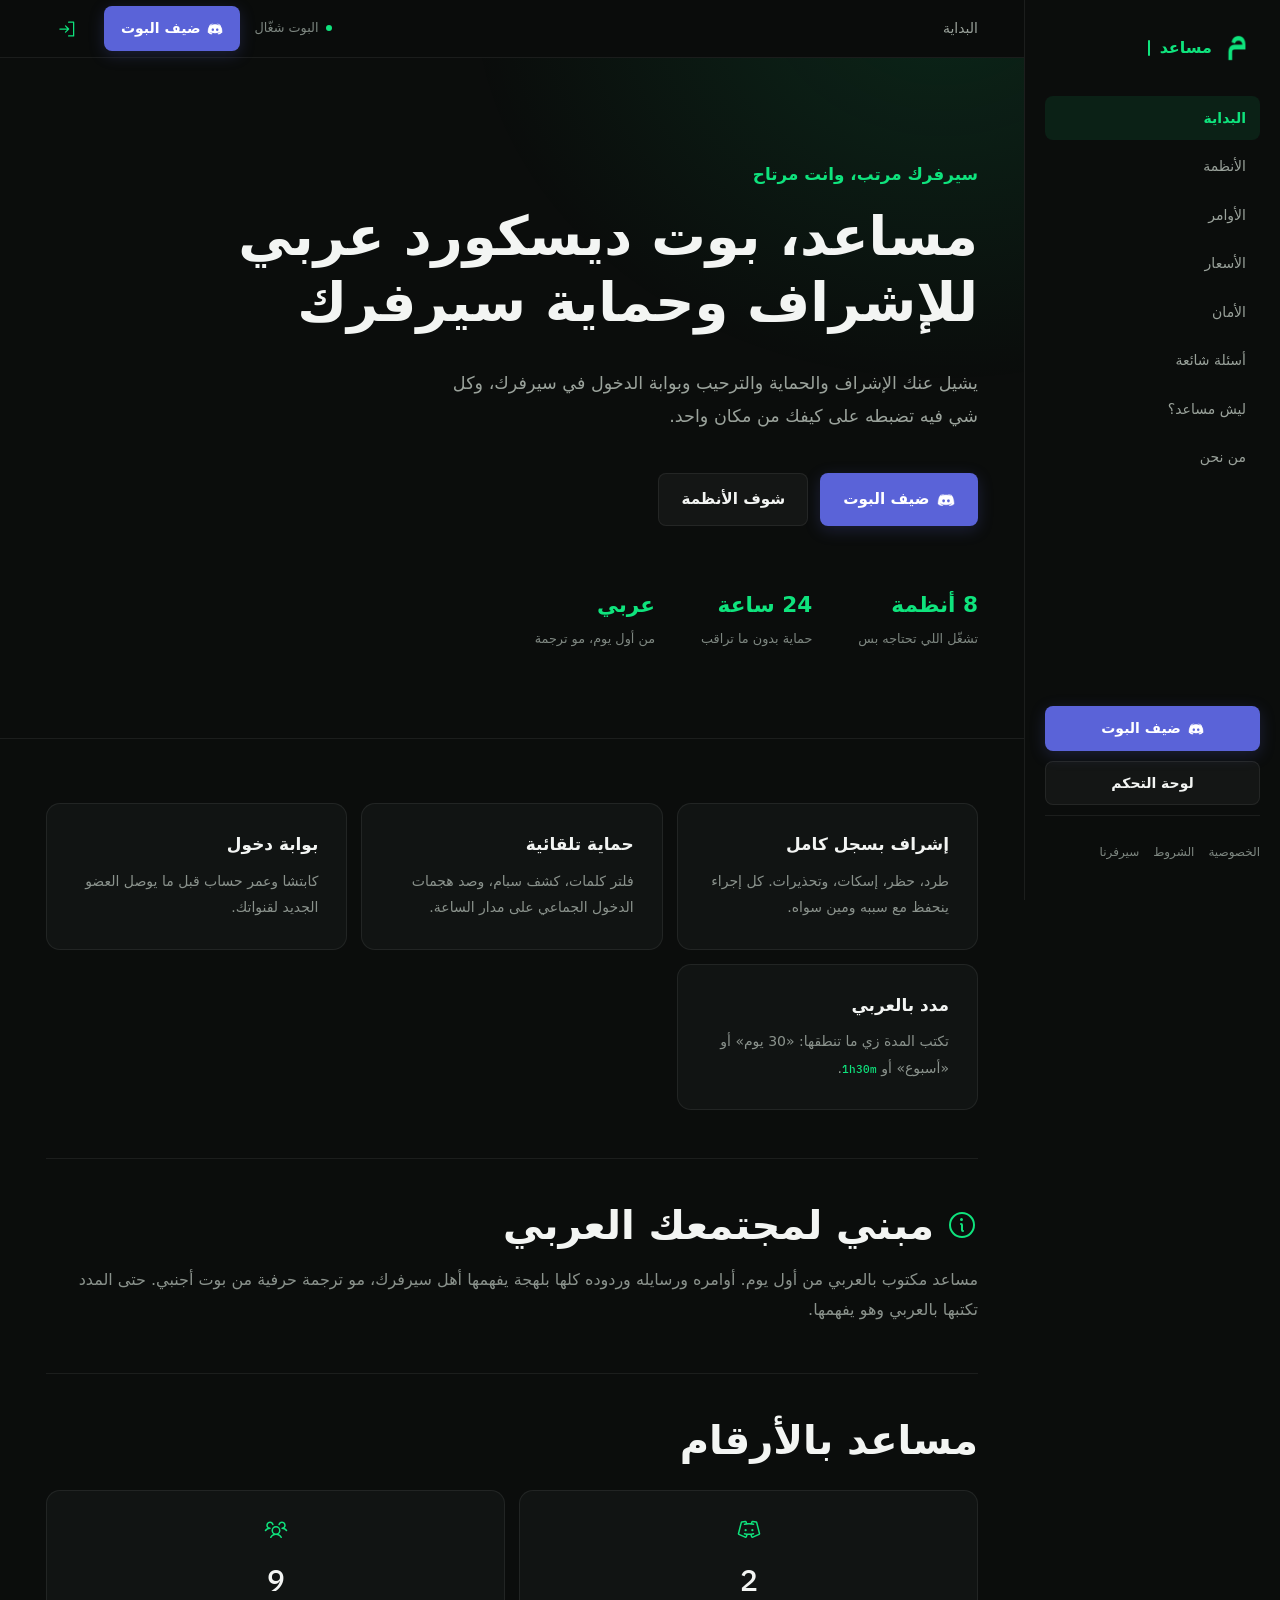
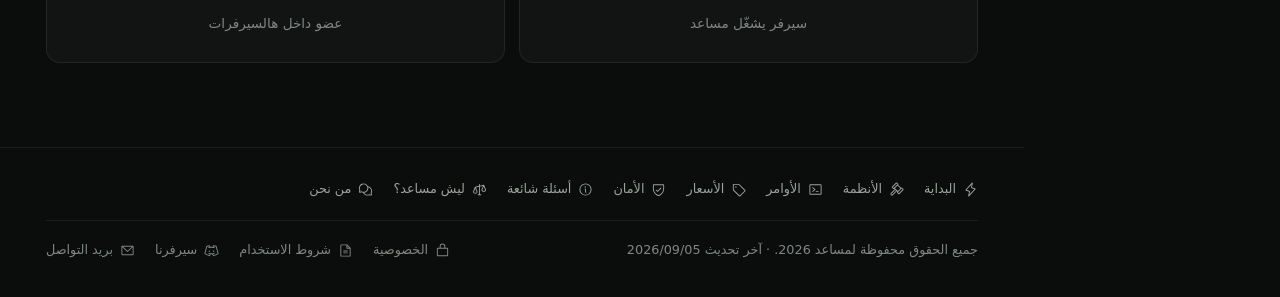
==== index.html @ e84cc997 "Cache-bust CSS and JS with ?v=N so deploys aren't stuck behind the CDN Cloudflare caches assets/*.cs" ====
<!doctype html>
<html lang="ar" dir="rtl" class="no-js">
<head>
<meta charset="utf-8">
<meta name="viewport" content="width=device-width, initial-scale=1">

<script>document.documentElement.classList.remove("no-js");document.documentElement.classList.add("js");</script>
<title>مساعد بوت ديسكورد عربي للإشراف والحماية</title>
<meta name="description" content="مساعد بوت ديسكورد عربي بلهجة سعودية: إشراف بسجل كامل، حماية تلقائية، ترحيب، بوابة عمر الحساب، وتحقق بالكابتشا. كل الأنظمة مجانية لأي سيرفر، ضيفه ببلاش.">
<meta name="theme-color" content="#0b0d0c">

<link rel="icon" href="assets/Pics/musaed-favicon.png" type="image/png">
<link rel="apple-touch-icon" href="assets/Pics/musaed-avatar.png">

<link rel="canonical" href="https://musaed.dev/">
<meta property="og:type" content="website">
<meta property="og:site_name" content="Musaed">
<meta property="og:locale" content="ar_SA">
<meta property="og:url" content="https://musaed.dev/">
<meta property="og:title" content="مساعد بوت ديسكورد عربي للإشراف والحماية">
<meta property="og:description" content="مساعد بوت ديسكورد عربي بلهجة سعودية: إشراف بسجل كامل، حماية تلقائية، ترحيب، بوابة عمر الحساب، وتحقق بالكابتشا. كل الأنظمة مجانية لأي سيرفر، ضيفه ببلاش.">
<meta property="og:image" content="https://musaed.dev/assets/Pics/musaed-banner.png">
<meta property="og:image:type" content="image/png">
<meta property="og:image:width" content="960">
<meta property="og:image:height" content="540">
<meta property="og:image:alt" content="مساعد">
<meta name="twitter:card" content="summary_large_image">
<meta name="twitter:title" content="مساعد بوت ديسكورد عربي للإشراف والحماية">
<meta name="twitter:description" content="مساعد بوت ديسكورد عربي بلهجة سعودية: إشراف بسجل كامل، حماية تلقائية، ترحيب، بوابة عمر الحساب، وتحقق بالكابتشا. كل الأنظمة مجانية لأي سيرفر، ضيفه ببلاش.">
<meta name="twitter:image" content="https://musaed.dev/assets/Pics/musaed-banner.png">

<!-- Structured data for search and AI answer engines. One @graph: the org,
     the site, the app (no ratings or install counts - none are real yet;
     the free tier is real, so isAccessibleForFree), and the FAQ. Every
     Question/Answer here must stay word-for-word with the visible #faq
     section below. -->
<script type="application/ld+json">
{
  "@context": "https://schema.org",
  "@graph": [
    {
      "@type": "Organization",
      "@id": "https://musaed.dev/#org",
      "name": "Musaed",
      "alternateName": "مساعد",
      "url": "https://musaed.dev/",
      "logo": "https://musaed.dev/assets/Pics/musaed-avatar.png"
    },
    {
      "@type": "WebSite",
      "@id": "https://musaed.dev/#website",
      "url": "https://musaed.dev/",
      "name": "مساعد",
      "inLanguage": "ar",
      "publisher": { "@id": "https://musaed.dev/#org" }
    },
    {
      "@type": "SoftwareApplication",
      "@id": "https://musaed.dev/#app",
      "name": "مساعد",
      "alternateName": "Musaed",
      "url": "https://musaed.dev/",
      "inLanguage": "ar",
      "applicationCategory": "BusinessApplication",
      "operatingSystem": "Discord",
      "description": "مساعد بوت عربي لسيرفرات ديسكورد: إشراف، حماية تلقائية، ترحيب، بوابة عمر، وتحقق بالكابتشا. كله بأوامر سلاش.",
      "image": "https://musaed.dev/assets/Pics/musaed-avatar.png",
      "isAccessibleForFree": true,
      "featureList": [
        "إشراف",
        "حماية تلقائية",
        "ترحيب",
        "بوابة عمر الحساب",
        "تحقق بالكابتشا"
      ],
      "publisher": { "@id": "https://musaed.dev/#org" }
    },
    {
      "@type": "FAQPage",
      "@id": "https://musaed.dev/#faq",
      "inLanguage": "ar",
      "mainEntity": [
        {
          "@type": "Question",
          "name": "أحتاج أعطيه صلاحية أدمن؟",
          "acceptedAnswer": {
            "@type": "Answer",
            "text": "رابط الإضافة يطلب صلاحية أدمن. بوابة عمر الحساب تحتاجها فعلاً، وباقي الأنظمة تكفيها «إدارة السيرفر». بس صلاحية البوت شي وصلاحيتك شي ثاني: كل أمر إشراف يتحقق من صلاحياتك انت ومن ترتيب رتبتك قبل أي إجراء، ومساعد ما يعطي أحد صلاحية ما هي عنده أصلاً."
          }
        },
        {
          "@type": "Question",
          "name": "مساعد مجاني؟",
          "acceptedAnswer": {
            "@type": "Answer",
            "text": "أي. الأنظمة الأساسية مجانية لكل السيرفرات بدون حد وقت، وباقة برو اختيارية فوقها لو احتجتها."
          }
        },
        {
          "@type": "Question",
          "name": "كل شي بالعربي؟",
          "acceptedAnswer": {
            "@type": "Answer",
            "text": "أي، كله بالعربي: الأوامر وشرحها والردود ورسايل الأخطاء والمدد، كلها مكتوبة من الأساس بلهجة أهل سيرفرك، مو ترجمة حرفية من بوت أجنبي."
          }
        },
        {
          "@type": "Question",
          "name": "وين أضبط الأنظمة؟",
          "acceptedAnswer": {
            "@type": "Answer",
            "text": "أغلب الإعدادات من dashboard.musaed.dev، وفيه أوامر سيتب سريعة للأساسيات زي التذاكر والترحيب تخلص الضبط من الشات."
          }
        },
        {
          "@type": "Question",
          "name": "لو حذفت البوت وبعدين رجعته، إعداداتي تروح؟",
          "acceptedAnswer": {
            "@type": "Answer",
            "text": "لا. إعداداتك تنحفظ فترة سماح بعد الحذف، فلو رجعته خلال هذي الفترة تلقى كل شي زي ما تركته."
          }
        },
        {
          "@type": "Question",
          "name": "فيه دعم لو واجهت مشكلة؟",
          "acceptedAnswer": {
            "@type": "Answer",
            "text": "أي. عندنا سيرفر فيه فريق الدعم، وقناة للتحديثات، وقناة تقترح فيها الميزات اللي تبيها."
          }
        }
      ]
    }
  ]
}
</script>

<link rel="preload" href="assets/fonts/plex-arabic-700.woff2" as="font" type="font/woff2" crossorigin>
<link rel="preload" href="assets/fonts/plex-arabic-400.woff2" as="font" type="font/woff2" crossorigin>
<link rel="stylesheet" href="assets/css/styles.css?v=1">
</head>
<body>

<a class="skip-link" href="#main">تخطَّ إلى المحتوى</a>

<svg class="sprite" aria-hidden="true" focusable="false" xmlns="http://www.w3.org/2000/svg">
  <symbol id="i-gavel" viewBox="0 0 256 256"><path d="M243.32,116.69l-16-16a16,16,0,0,0-20.84-1.53L156.84,49.52a16,16,0,0,0-1.52-20.84l-16-16a16,16,0,0,0-22.63,0l-64,64a16,16,0,0,0,0,22.63l16,16a16,16,0,0,0,20.83,1.52L96.69,124,31.31,189.38A25,25,0,0,0,66.63,224.7L132,159.32l7.17,7.16a16,16,0,0,0,1.52,20.84l16,16a16,16,0,0,0,22.63,0l64-64A16,16,0,0,0,243.32,116.69ZM80,104,64,88l64-64,16,16ZM55.32,213.38a9,9,0,0,1-12.69,0,9,9,0,0,1,0-12.68L108,135.32,120.69,148ZM101,105.66,145.66,61,195,110.34,150.35,155ZM168,192l-16-16,4-4h0l56-56h0l4-4,16,16Z"/></symbol>
  <symbol id="i-shield" viewBox="0 0 256 256"><path d="M208,40H48A16,16,0,0,0,32,56v56c0,52.72,25.52,84.67,46.93,102.19,23.06,18.86,46,25.26,47,25.53a8,8,0,0,0,4.2,0c1-.27,23.91-6.67,47-25.53C198.48,196.67,224,164.72,224,112V56A16,16,0,0,0,208,40Zm0,72c0,37.07-13.66,67.16-40.6,89.42A129.3,129.3,0,0,1,128,223.62a128.25,128.25,0,0,1-38.92-21.81C61.82,179.51,48,149.3,48,112l0-56,160,0ZM82.34,141.66a8,8,0,0,1,11.32-11.32L112,148.69l50.34-50.35a8,8,0,0,1,11.32,11.32l-56,56a8,8,0,0,1-11.32,0Z"/></symbol>
  <symbol id="i-wave" viewBox="0 0 256 256"><path d="M220.17,100,202.86,70a28,28,0,0,0-38.24-10.25,27.69,27.69,0,0,0-9,8.34L138.2,38a28,28,0,0,0-48.48,0A28,28,0,0,0,48.15,74l1.59,2.76A27.67,27.67,0,0,0,38,80.41a28,28,0,0,0-10.24,38.25l40,69.32a87.47,87.47,0,0,0,53.43,41,88.56,88.56,0,0,0,22.92,3,88,88,0,0,0,76.06-132Zm-6.66,62.64A72,72,0,0,1,81.62,180l-40-69.32a12,12,0,0,1,20.78-12L81.63,132a8,8,0,1,0,13.85-8L62,66A12,12,0,1,1,82.78,54L114,108a8,8,0,1,0,13.85-8L103.57,58h0a12,12,0,1,1,20.78-12l33.42,57.9a48,48,0,0,0-5.54,60.6,8,8,0,0,0,13.24-9A32,32,0,0,1,172.78,112a8,8,0,0,0,2.13-10.4L168.23,90A12,12,0,1,1,189,78l17.31,30A71.56,71.56,0,0,1,213.51,162.62ZM184.25,31.71A8,8,0,0,1,194,26a59.62,59.62,0,0,1,36.53,28l.33.57a8,8,0,1,1-13.85,8l-.33-.57a43.67,43.67,0,0,0-26.8-20.5A8,8,0,0,1,184.25,31.71ZM80.89,237a8,8,0,0,1-11.23,1.33A119.56,119.56,0,0,1,40.06,204a8,8,0,0,1,13.86-8,103.67,103.67,0,0,0,25.64,29.72A8,8,0,0,1,80.89,237Z"/></symbol>
  <symbol id="i-terminal" viewBox="0 0 256 256"><path d="M128,128a8,8,0,0,1-3,6.25l-40,32a8,8,0,1,1-10-12.5L107.19,128,75,102.25a8,8,0,1,1,10-12.5l40,32A8,8,0,0,1,128,128Zm48,24H136a8,8,0,0,0,0,16h40a8,8,0,0,0,0-16Zm56-96V200a16,16,0,0,1-16,16H40a16,16,0,0,1-16-16V56A16,16,0,0,1,40,40H216A16,16,0,0,1,232,56ZM216,200V56H40V200H216Z"/></symbol>
  <symbol id="i-discord" viewBox="0 0 256 256"><path d="M104,140a12,12,0,1,1-12-12A12,12,0,0,1,104,140Zm60-12a12,12,0,1,0,12,12A12,12,0,0,0,164,128Zm74.45,64.9-67,29.71a16.17,16.17,0,0,1-21.71-9.1l-8.11-22q-6.72.45-13.63.46t-13.63-.46l-8.11,22a16.18,16.18,0,0,1-21.71,9.1l-67-29.71a15.93,15.93,0,0,1-9.06-18.51L38,58A16.07,16.07,0,0,1,51,46.14l36.06-5.93a16.22,16.22,0,0,1,18.26,11.88l3.26,12.84Q118.11,64,128,64t19.4.93l3.26-12.84a16.21,16.21,0,0,1,18.26-11.88L205,46.14A16.07,16.07,0,0,1,218,58l29.53,116.38A15.93,15.93,0,0,1,238.45,192.9ZM232,178.28,202.47,62s0,0-.08,0L166.33,56a.17.17,0,0,0-.17,0l-2.83,11.14c5,.94,10,2.06,14.83,3.42A8,8,0,0,1,176,86.31a8.09,8.09,0,0,1-2.16-.3A172.25,172.25,0,0,0,128,80a172.25,172.25,0,0,0-45.84,6,8,8,0,1,1-4.32-15.4c4.82-1.36,9.78-2.48,14.82-3.42L89.83,56s0,0-.12,0h0L53.61,61.93a.17.17,0,0,0-.09,0L24,178.33,91,208a.23.23,0,0,0,.22,0L98,189.72a173.2,173.2,0,0,1-20.14-4.32A8,8,0,0,1,82.16,170,171.85,171.85,0,0,0,128,176a171.85,171.85,0,0,0,45.84-6,8,8,0,0,1,4.32,15.41A173.2,173.2,0,0,1,158,189.72L164.75,208a.22.22,0,0,0,.21,0Z"/></symbol>
  <symbol id="i-users" viewBox="0 0 256 256"><path d="M244.8,150.4a8,8,0,0,1-11.2-1.6A51.6,51.6,0,0,0,192,128a8,8,0,0,1-7.37-4.89,8,8,0,0,1,0-6.22A8,8,0,0,1,192,112a24,24,0,1,0-23.24-30,8,8,0,1,1-15.5-4A40,40,0,1,1,219,117.51a67.94,67.94,0,0,1,27.43,21.68A8,8,0,0,1,244.8,150.4ZM190.92,212a8,8,0,1,1-13.84,8,57,57,0,0,0-98.16,0,8,8,0,1,1-13.84-8,72.06,72.06,0,0,1,33.74-29.92,48,48,0,1,1,58.36,0A72.06,72.06,0,0,1,190.92,212ZM128,176a32,32,0,1,0-32-32A32,32,0,0,0,128,176ZM72,120a8,8,0,0,0-8-8A24,24,0,1,1,87.24,82a8,8,0,1,0,15.5-4A40,40,0,1,0,37,117.51,67.94,67.94,0,0,0,9.6,139.19a8,8,0,1,0,12.8,9.61A51.6,51.6,0,0,1,64,128,8,8,0,0,0,72,120Z"/></symbol>
  <symbol id="i-chats" viewBox="0 0 256 256"><path d="M232.07,186.76a80,80,0,0,0-62.5-114.17A80,80,0,1,0,23.93,138.76l-7.27,24.71a16,16,0,0,0,19.87,19.87l24.71-7.27a80.39,80.39,0,0,0,25.18,7.35,80,80,0,0,0,108.34,40.65l24.71,7.27a16,16,0,0,0,19.87-19.86ZM62,159.5a8.28,8.28,0,0,0-2.26.32L32,168l8.17-27.76a8,8,0,0,0-.63-6,64,64,0,1,1,26.26,26.26A8,8,0,0,0,62,159.5Zm153.79,28.73L224,216l-27.76-8.17a8,8,0,0,0-6,.63,64.05,64.05,0,0,1-85.87-24.88A79.93,79.93,0,0,0,174.7,89.71a64,64,0,0,1,41.75,92.48A8,8,0,0,0,215.82,188.23Z"/></symbol>
  <symbol id="i-lock" viewBox="0 0 256 256"><path d="M208,80H176V56a48,48,0,0,0-96,0V80H48A16,16,0,0,0,32,96V208a16,16,0,0,0,16,16H208a16,16,0,0,0,16-16V96A16,16,0,0,0,208,80ZM96,56a32,32,0,0,1,64,0V80H96ZM208,208H48V96H208V208Z"/></symbol>
  <symbol id="i-file" viewBox="0 0 256 256"><path d="M213.66,82.34l-56-56A8,8,0,0,0,152,24H56A16,16,0,0,0,40,40V216a16,16,0,0,0,16,16H200a16,16,0,0,0,16-16V88A8,8,0,0,0,213.66,82.34ZM160,51.31,188.69,80H160ZM200,216H56V40h88V88a8,8,0,0,0,8,8h48V216Zm-32-80a8,8,0,0,1-8,8H96a8,8,0,0,1,0-16h64A8,8,0,0,1,168,136Zm0,32a8,8,0,0,1-8,8H96a8,8,0,0,1,0-16h64A8,8,0,0,1,168,168Z"/></symbol>
  <symbol id="i-mail" viewBox="0 0 256 256"><path d="M224,48H32a8,8,0,0,0-8,8V192a16,16,0,0,0,16,16H216a16,16,0,0,0,16-16V56A8,8,0,0,0,224,48ZM203.43,64,128,133.15,52.57,64ZM216,192H40V74.19l82.59,75.71a8,8,0,0,0,10.82,0L216,74.19V192Z"/></symbol>
  <symbol id="i-pulse" viewBox="0 0 256 256"><path d="M240,128a8,8,0,0,1-8,8H204.94l-37.78,75.58A8,8,0,0,1,160,216h-.4a8,8,0,0,1-7.08-5.14L95.35,60.76,63.28,131.31A8,8,0,0,1,56,136H24a8,8,0,0,1,0-16H50.85L88.72,36.69a8,8,0,0,1,14.76.46l57.51,151,31.85-63.71A8,8,0,0,1,200,120h32A8,8,0,0,1,240,128Z"/></symbol>
  <symbol id="i-hourglass" viewBox="0 0 256 256"><path d="M200,75.64V40a16,16,0,0,0-16-16H72A16,16,0,0,0,56,40V76a16.07,16.07,0,0,0,6.4,12.8L114.67,128,62.4,167.2A16.07,16.07,0,0,0,56,180v36a16,16,0,0,0,16,16H184a16,16,0,0,0,16-16V180.36a16.09,16.09,0,0,0-6.35-12.77L141.27,128l52.38-39.6A16.05,16.05,0,0,0,200,75.64ZM184,216H72V180l56-42,56,42.35Zm0-140.36L128,118,72,76V40H184Z"/></symbol>
  <symbol id="i-seal-check" viewBox="0 0 256 256"><path d="M225.86,102.82c-3.77-3.94-7.67-8-9.14-11.57-1.36-3.27-1.44-8.69-1.52-13.94-.15-9.76-.31-20.82-8-28.51s-18.75-7.85-28.51-8c-5.25-.08-10.67-.16-13.94-1.52-3.56-1.47-7.63-5.37-11.57-9.14C146.28,23.51,138.44,16,128,16s-18.27,7.51-25.18,14.14c-3.94,3.77-8,7.67-11.57,9.14C88,40.64,82.56,40.72,77.31,40.8c-9.76.15-20.82.31-28.51,8S41,67.55,40.8,77.31c-.08,5.25-.16,10.67-1.52,13.94-1.47,3.56-5.37,7.63-9.14,11.57C23.51,109.72,16,117.56,16,128s7.51,18.27,14.14,25.18c3.77,3.94,7.67,8,9.14,11.57,1.36,3.27,1.44,8.69,1.52,13.94.15,9.76.31,20.82,8,28.51s18.75,7.85,28.51,8c5.25.08,10.67.16,13.94,1.52,3.56,1.47,7.63,5.37,11.57,9.14C109.72,232.49,117.56,240,128,240s18.27-7.51,25.18-14.14c3.94-3.77,8-7.67,11.57-9.14,3.27-1.36,8.69-1.44,13.94-1.52,9.76-.15,20.82-.31,28.51-8s7.85-18.75,8-28.51c.08-5.25.16-10.67,1.52-13.94,1.47-3.56,5.37-7.63,9.14-11.57C232.49,146.28,240,138.44,240,128S232.49,109.73,225.86,102.82Zm-11.55,39.29c-4.79,5-9.75,10.17-12.38,16.52-2.52,6.1-2.63,13.07-2.73,19.82-.1,7-.21,14.33-3.32,17.43s-10.39,3.22-17.43,3.32c-6.75.1-13.72.21-19.82,2.73-6.35,2.63-11.52,7.59-16.52,12.38S132,224,128,224s-9.15-4.92-14.11-9.69-10.17-9.75-16.52-12.38c-6.1-2.52-13.07-2.63-19.82-2.73-7-.1-14.33-.21-17.43-3.32s-3.22-10.39-3.32-17.43c-.1-6.75-.21-13.72-2.73-19.82-2.63-6.35-7.59-11.52-12.38-16.52S32,132,32,128s4.92-9.15,9.69-14.11,9.75-10.17,12.38-16.52c2.52-6.1,2.63-13.07,2.73-19.82.1-7,.21-14.33,3.32-17.43S70.51,56.9,77.55,56.8c6.75-.1,13.72-.21,19.82-2.73,6.35-2.63,11.52-7.59,16.52-12.38S124,32,128,32s9.15,4.92,14.11,9.69,10.17,9.75,16.52,12.38c6.1,2.52,13.07,2.63,19.82,2.73,7,.1,14.33.21,17.43,3.32s3.22,10.39,3.32,17.43c.1,6.75.21,13.72,2.73,19.82,2.63,6.35,7.59,11.52,12.38,16.52S224,124,224,128,219.08,137.15,214.31,142.11ZM173.66,98.34a8,8,0,0,1,0,11.32l-56,56a8,8,0,0,1-11.32,0l-24-24a8,8,0,0,1,11.32-11.32L112,148.69l50.34-50.35A8,8,0,0,1,173.66,98.34Z"/></symbol>
  <symbol id="i-clock" viewBox="0 0 256 256"><path d="M128,24A104,104,0,1,0,232,128,104.11,104.11,0,0,0,128,24Zm0,192a88,88,0,1,1,88-88A88.1,88.1,0,0,1,128,216Zm64-88a8,8,0,0,1-8,8H128a8,8,0,0,1-8-8V72a8,8,0,0,1,16,0v48h48A8,8,0,0,1,192,128Z"/></symbol>
  <symbol id="i-info" viewBox="0 0 256 256"><path d="M128,24A104,104,0,1,0,232,128,104.11,104.11,0,0,0,128,24Zm0,192a88,88,0,1,1,88-88A88.1,88.1,0,0,1,128,216Zm16-40a8,8,0,0,1-8,8,16,16,0,0,1-16-16V128a8,8,0,0,1,0-16,16,16,0,0,1,16,16v40A8,8,0,0,1,144,176ZM112,84a12,12,0,1,1,12,12A12,12,0,0,1,112,84Z"/></symbol>
  <symbol id="i-history" viewBox="0 0 256 256"><path d="M136,80v43.47l36.12,21.67a8,8,0,0,1-8.24,13.72l-40-24A8,8,0,0,1,120,128V80a8,8,0,0,1,16,0Zm-8-48A95.44,95.44,0,0,0,60.08,60.15C52.81,67.51,46.35,74.59,40,82V64a8,8,0,0,0-16,0v40a8,8,0,0,0,8,8H72a8,8,0,0,0,0-16H49c7.15-8.42,14.27-16.35,22.39-24.57a80,80,0,1,1,1.66,114.75,8,8,0,1,0-11,11.64A96,96,0,1,0,128,32Z"/></symbol>
  <symbol id="i-user-check" viewBox="0 0 256 256"><path d="M144,157.68a68,68,0,1,0-71.9,0c-20.65,6.76-39.23,19.39-54.17,37.17a8,8,0,0,0,12.25,10.3C50.25,181.19,77.91,168,108,168s57.75,13.19,77.87,37.15a8,8,0,0,0,12.25-10.3C183.18,177.07,164.6,164.44,144,157.68ZM56,100a52,52,0,1,1,52,52A52.06,52.06,0,0,1,56,100Zm197.66,33.66-32,32a8,8,0,0,1-11.32,0l-16-16a8,8,0,0,1,11.32-11.32L216,148.69l26.34-26.35a8,8,0,0,1,11.32,11.32Z"/></symbol>
  <symbol id="i-ticket" viewBox="0 0 256 256"><path d="M232,104a8,8,0,0,0,8-8V64a16,16,0,0,0-16-16H32A16,16,0,0,0,16,64V96a8,8,0,0,0,8,8,24,24,0,0,1,0,48,8,8,0,0,0-8,8v32a16,16,0,0,0,16,16H224a16,16,0,0,0,16-16V160a8,8,0,0,0-8-8,24,24,0,0,1,0-48ZM32,167.2a40,40,0,0,0,0-78.4V64H88V192H32Zm192,0V192H104V64H224V88.8a40,40,0,0,0,0,78.4Z"/></symbol>
  <symbol id="i-book" viewBox="0 0 256 256"><path d="M232,48H160a40,40,0,0,0-32,16A40,40,0,0,0,96,48H24a8,8,0,0,0-8,8V200a8,8,0,0,0,8,8H96a24,24,0,0,1,24,24,8,8,0,0,0,16,0,24,24,0,0,1,24-24h72a8,8,0,0,0,8-8V56A8,8,0,0,0,232,48ZM96,192H32V64H96a24,24,0,0,1,24,24V200A39.81,39.81,0,0,0,96,192Zm128,0H160a39.81,39.81,0,0,0-24,8V88a24,24,0,0,1,24-24h64Z"/></symbol>
  <symbol id="i-lightning" viewBox="0 0 256 256"><path d="M215.79,118.17a8,8,0,0,0-5-5.66L153.18,90.9l14.66-73.33a8,8,0,0,0-13.69-7l-112,120a8,8,0,0,0,3,13l57.63,21.61L88.16,238.43a8,8,0,0,0,13.69,7l112-120A8,8,0,0,0,215.79,118.17ZM109.37,214l10.47-52.38a8,8,0,0,0-5-9.06L62,132.71l84.62-90.66L136.16,94.43a8,8,0,0,0,5,9.06l52.8,19.8Z"/></symbol>
  <symbol id="i-sign-in" viewBox="0 0 256 256"><path d="M141.66,133.66l-40,40a8,8,0,0,1-11.32-11.32L116.69,136H24a8,8,0,0,1,0-16h92.69L90.34,93.66a8,8,0,0,1,11.32-11.32l40,40A8,8,0,0,1,141.66,133.66ZM200,32H136a8,8,0,0,0,0,16h56V208H136a8,8,0,0,0,0,16h64a8,8,0,0,0,8-8V40A8,8,0,0,0,200,32Z"/></symbol>
  <symbol id="i-chat-text" viewBox="0 0 256 256"><path d="M168,112a8,8,0,0,1-8,8H96a8,8,0,0,1,0-16h64A8,8,0,0,1,168,112Zm-8,24H96a8,8,0,0,0,0,16h64a8,8,0,0,0,0-16Zm72-8A104,104,0,0,1,79.12,219.82L45.07,231.17a16,16,0,0,1-20.24-20.24l11.35-34.05A104,104,0,1,1,232,128Zm-16,0A88,88,0,1,0,51.81,172.06a8,8,0,0,1,.66,6.54L40,216,77.4,203.53a7.85,7.85,0,0,1,2.53-.42,8,8,0,0,1,4,1.08A88,88,0,0,0,216,128Z"/></symbol>
  <symbol id="i-tag" viewBox="0 0 256 256"><path d="M243.31,136,144,36.69A15.86,15.86,0,0,0,132.69,32H40a8,8,0,0,0-8,8v92.69A15.86,15.86,0,0,0,36.69,144L136,243.31a16,16,0,0,0,22.63,0l84.68-84.68a16,16,0,0,0,0-22.63Zm-96,96L48,132.69V48h84.69L232,147.31ZM96,84A12,12,0,1,1,84,72,12,12,0,0,1,96,84Z"/></symbol>
  <symbol id="i-scales" viewBox="0 0 256 256"><path d="M239.43,133l-32-80h0a8,8,0,0,0-9.16-4.84L136,62V40a8,8,0,0,0-16,0V65.58L54.26,80.19A8,8,0,0,0,48.57,85h0v.06L16.57,165a7.92,7.92,0,0,0-.57,3c0,23.31,24.54,32,40,32s40-8.69,40-32a7.92,7.92,0,0,0-.57-3L66.92,93.77,120,82V208H104a8,8,0,0,0,0,16h48a8,8,0,0,0,0-16H136V78.42L187,67.1,160.57,133a7.92,7.92,0,0,0-.57,3c0,23.31,24.54,32,40,32s40-8.69,40-32A7.92,7.92,0,0,0,239.43,133ZM56,184c-7.53,0-22.76-3.61-23.93-14.64L56,109.54l23.93,59.82C78.76,180.39,63.53,184,56,184Zm144-32c-7.53,0-22.76-3.61-23.93-14.64L200,77.54l23.93,59.82C222.76,148.39,207.53,152,200,152Z"/></symbol>
</svg>

<div class="app">

  <!-- ================================================================ nav
       Sidebar at >=900px, sticky header with a scrolling tab strip below
       that. The tabs are real anchors: with JS off every panel is rendered
       and they behave as ordinary in-page links.
  -->
  <aside class="side">

    <div class="side__top">
      <a class="side__brand" href="#top">
        <img class="side__mark" src="assets/Pics/musaed-avatar.png" alt="" width="30" height="30" decoding="async">
        <span class="side__name">مساعد</span>
        <span class="side__caret" aria-hidden="true"></span>
      </a>

      <!-- Phone only. DOM order is brand, invite, toggle, panel: the toggle
           sits immediately before the panel it controls, so tabbing out of it
           lands in the menu with no focus management. -->
      <div class="side__actions">
        <a class="btn btn--primary btn--sm side__invite"
           href="https://discord.com/oauth2/authorize?client_id=1341863717247258655&amp;permissions=8&amp;integration_type=0&amp;scope=bot+applications.commands"
           target="_blank" rel="noopener noreferrer">
          <img class="btn__logo" src="assets/Pics/Discord-Icon.png" alt="" width="16" height="16" decoding="async">
          ضيف البوت
        </a>

        <button class="side__toggle" type="button" aria-expanded="false" aria-controls="side-menu">
          <span class="side__burger" aria-hidden="true"></span>
          <span class="side__toggle-text">القائمة</span>
        </button>
      </div>
    </div>

    <div class="side__menu" id="side-menu">
      <nav class="tabs" aria-label="أقسام الصفحة">
        <a class="tab" href="#top"       aria-current="page">البداية</a>
        <a class="tab" href="#features">الأنظمة</a>
        <a class="tab" href="#commands">الأوامر</a>
        <a class="tab" href="#pricing">الأسعار</a>
        <a class="tab" href="#trust">الأمان</a>
        <a class="tab" href="#faq">أسئلة شائعة</a>
        <a class="tab" href="#why-musaed">ليش مساعد؟</a>
        <a class="tab" href="#about-us">من نحن</a>
      </nav>

      <div class="side__foot">
        <a class="btn btn--primary btn--block btn--sm side__foot-invite"
           href="https://discord.com/oauth2/authorize?client_id=1341863717247258655&amp;permissions=8&amp;integration_type=0&amp;scope=bot+applications.commands"
           target="_blank" rel="noopener noreferrer">
          <img class="btn__logo" src="assets/Pics/Discord-Icon.png" alt="" width="16" height="16" decoding="async">
          ضيف البوت
        </a>
        <a class="btn btn--ghost btn--block btn--sm" href="https://dashboard.musaed.dev/auth/login">لوحة التحكم</a>

        <div class="side__legal">
          <a href="privacy.html">الخصوصية</a>
          <a href="terms.html">الشروط</a>
          <a href="https://discord.gg/CcwRT6K5qv" target="_blank" rel="noopener noreferrer">سيرفرنا</a>
        </div>
      </div>
    </div>

  </aside>

  <div class="main">

    <div class="topbar">
      <p class="topbar__crumb" data-crumb>البداية</p>
      <div class="topbar__right">
        <span class="status">البوت شغّال</span>
        <a class="btn btn--primary btn--sm"
           href="https://discord.com/oauth2/authorize?client_id=1341863717247258655&amp;permissions=8&amp;integration_type=0&amp;scope=bot+applications.commands"
           target="_blank" rel="noopener noreferrer">
          <img class="btn__logo" src="assets/Pics/Discord-Icon.png" alt="" width="16" height="16" decoding="async">
          ضيف البوت
        </a>
        <a class="iconlink" href="https://dashboard.musaed.dev/auth/login" aria-label="لوحة التحكم">
          <svg class="icon" aria-hidden="true"><use href="#i-sign-in"></use></svg>
        </a>
      </div>
    </div>

    <main id="main">

      <!-- ========================================================== البداية -->
      <section class="panel" id="top" data-panel="top" aria-label="البداية">

        <div class="hero">
          <div class="hero__inner">
            <p class="hero__kicker reveal" style="--d:0ms">سيرفرك مرتب، وانت مرتاح</p>
            <h1 class="hero__title reveal" style="--d:70ms">مساعد، بوت ديسكورد عربي للإشراف وحماية سيرفرك</h1>
            <p class="hero__sub reveal" style="--d:140ms">
              يشيل عنك الإشراف والحماية والترحيب وبوابة الدخول في سيرفرك،
              وكل شي فيه تضبطه على كيفك من مكان واحد.
            </p>

            <div class="hero__actions reveal" style="--d:210ms">
              <a class="btn btn--primary"
                 href="https://discord.com/oauth2/authorize?client_id=1341863717247258655&amp;permissions=8&amp;integration_type=0&amp;scope=bot+applications.commands"
                 target="_blank" rel="noopener noreferrer">
                <img class="btn__logo" src="assets/Pics/Discord-Icon.png" alt="" width="18" height="18" decoding="async">
                ضيف البوت
              </a>
              <a class="btn btn--ghost" href="#features">شوف الأنظمة</a>
            </div>

            <div class="hero__facts reveal" style="--d:280ms">
              <div class="fact">
                <span class="fact__value"><bdi>8</bdi> أنظمة</span>
                <span class="fact__label">تشغّل اللي تحتاجه بس</span>
              </div>
              <div class="fact">
                <span class="fact__value"><bdi>24</bdi> ساعة</span>
                <span class="fact__label">حماية بدون ما تراقب</span>
              </div>
              <div class="fact">
                <span class="fact__value">عربي</span>
                <span class="fact__label">من أول يوم، مو ترجمة</span>
              </div>
            </div>
          </div>
        </div>

        <div class="wrap">
          <div class="grid" data-stagger>
            <article class="card reveal">
              <p class="card__title">إشراف بسجل كامل</p>
              <p class="card__body">طرد، حظر، إسكات، وتحذيرات. كل إجراء ينحفظ مع سببه ومين سواه.</p>
            </article>
            <article class="card reveal">
              <p class="card__title">حماية تلقائية</p>
              <p class="card__body">فلتر كلمات، كشف سبام، وصد هجمات الدخول الجماعي على مدار الساعة.</p>
            </article>
            <article class="card reveal">
              <p class="card__title">بوابة دخول</p>
              <p class="card__body">كابتشا وعمر حساب قبل ما يوصل العضو الجديد لقنواتك.</p>
            </article>
            <article class="card reveal">
              <p class="card__title">مدد بالعربي</p>
              <p class="card__body">
                تكتب المدة زي ما تنطقها: «30 يوم» أو «أسبوع» أو
                <code class="code" dir="ltr">1h30m</code>.
              </p>
            </article>
          </div>

          <!-- عن البوت: the product claim. Kept separate from #about-us,
               which is about the project and the people behind it. -->
          <section class="dashfeat" id="about">
            <h2 class="shead__title shead__title--icon"><svg class="icon" aria-hidden="true"><use href="#i-info"></use></svg>مبني لمجتمعك العربي</h2>
            <p class="shead__lede">
              مساعد مكتوب بالعربي من أول يوم. أوامره ورسايله وردوده كلها بلهجة يفهمها أهل
              سيرفرك، مو ترجمة حرفية من بوت أجنبي. حتى المدد تكتبها بالعربي وهو يفهمها.
            </p>
          </section>

          <!-- Servers/members are live now, from STATS_ENDPOINT in main.js.
               Uptime stays hidden, not removed: the endpoint does not send
               uptime_30d yet, and showing this tile against an undefined
               field would be exactly the invented-number problem this
               section's placeholders were marked against in the first
               place. Drop `hidden` from the .stat below once it does. -->
          <section class="dashfeat" id="stats">
            <h2 class="shead__title">مساعد بالأرقام</h2>
            <dl class="stats" style="margin-top:24px">
              <div class="stat">
                <svg class="stat__icon" aria-hidden="true"><use href="#i-discord"></use></svg>
                <dd class="stat__value" data-stat="servers"><bdi>0</bdi></dd>
                <dt class="stat__label">سيرفر يشغّل مساعد</dt>
              </div>
              <div class="stat">
                <svg class="stat__icon" aria-hidden="true"><use href="#i-users"></use></svg>
                <dd class="stat__value" data-stat="members"><bdi>0</bdi></dd>
                <dt class="stat__label">عضو داخل هالسيرفرات</dt>
              </div>
              <div class="stat" hidden>
                <svg class="stat__icon" aria-hidden="true"><use href="#i-pulse"></use></svg>
                <dd class="stat__value" data-stat="uptime" data-mock="true"><bdi>0</bdi></dd>
                <dt class="stat__label">نسبة التشغيل خلال 30 يوم</dt>
              </div>
            </dl>
          </section>
        </div>

      </section>

      <!-- ========================================================== الأنظمة -->
      <section class="panel" id="features" data-panel="features" aria-label="الأنظمة">
        <div class="wrap">
          <header class="shead">
            <h2 class="shead__title reveal">أنظمة مساعد</h2>
            <p class="shead__lede">
              ثمانية أنظمة تشتغل مع بعض، وكل وحدة بيدك: تشغّلها، تطفيها، وتضبطها زي ما
              يناسب سيرفرك.
            </p>
          </header>

          <div class="grid grid--wide" data-stagger style="margin-top:clamp(26px,4vw,40px)">

            <article class="card reveal">
              <svg class="card__icon" aria-hidden="true"><use href="#i-shield"></use></svg>
              <h3 class="card__title">الحماية التلقائية</h3>
              <p class="card__body">
                فلتر كلمات ممنوعة، وكشف سبام بحد تحدده أنت، وكشف هجمات الدخول الجماعي.
                كلها تشتغل لحالها بدون ما تحتاج تراقب.
              </p>
            </article>

            <article class="card reveal">
              <svg class="card__icon" aria-hidden="true"><use href="#i-gavel"></use></svg>
              <h3 class="card__title">الإشراف</h3>
              <p class="card__body">
                طرد، حظر، إسكات مؤقت، وتحذيرات. كل إجراء ينحفظ في سجل سيرفرك مع سببه
                ومين سواه، وترجع له وقت ما تبي بأمر واحد.
              </p>
            </article>

            <article class="card reveal">
              <svg class="card__icon" aria-hidden="true"><use href="#i-hourglass"></use></svg>
              <h3 class="card__title">بوابة عمر الحساب</h3>
              <p class="card__body">
                الحسابات المسوّاة قبل شوي عشان تسوي مشاكل ما تدخل أصلاً. تحدد أقل عمر
                مسموح للحساب، ومساعد يطرد اللي أقل منه ويوصله السبب في الخاص عشان يقدر يرجع.
              </p>
            </article>

            <article class="card reveal">
              <svg class="card__icon" aria-hidden="true"><use href="#i-wave"></use></svg>
              <h3 class="card__title">الترحيب</h3>
              <p class="card__body">
                رسالة تكتبها بنفسك وفيها اسم العضو واسم السيرفر وعدد الأعضاء، ورتبة تنعطى
                تلقائي لكل عضو جديد، وتشوف شكلها قبل ما تعتمدها.
              </p>
            </article>

            <article class="card reveal">
              <svg class="card__icon" aria-hidden="true"><use href="#i-ticket"></use></svg>
              <h3 class="card__title">تذاكر الدعم</h3>
              <p class="card__body">
                زر ثابت في قناة تحددها يفتح لكل عضو قناة خاصة بينه وبين فريقك. ما ينفتح له
                أكثر من تذكرة وحدة بنفس الوقت، وعند الإغلاق يوصله ملخص في الخاص.
              </p>
            </article>

            <article class="card reveal">
              <svg class="card__icon" aria-hidden="true"><use href="#i-seal-check"></use></svg>
              <h3 class="card__title">التحقق بالكابتشا</h3>
              <p class="card__body">
                العضو الجديد يجاوب على تحدي بسيط قبل ما يوصل لقنواتك. تختار نوع التحدي
                وعدد المحاولات، وتقدر تقفل القنوات على اللي ما تحقق لحد ما يخلص.
              </p>
            </article>

            <article class="card reveal">
              <svg class="card__icon" aria-hidden="true"><use href="#i-chat-text"></use></svg>
              <h3 class="card__title">الردود التلقائية</h3>
              <p class="card__body">
                تربط كلمة برد جاهز، وأي عضو يكتبها يطلع له الرد على طول، بلا أوامر وبلا
                صلاحيات. الرد نص ثابت تكتبه أنت وما يقدر يمنشن أحد، فما ينقلب وسيلة إزعاج.
              </p>
            </article>

            <article class="card reveal">
              <svg class="card__icon" aria-hidden="true"><use href="#i-lightning"></use></svg>
              <h3 class="card__title">اختصارات نصية</h3>
              <p class="card__body">
                تحدد كلمة تختارها بنفسك، ولما تكتبها مع منشن عضو تسوي حظر أو طرد أو إسكات
                على طول من الشات. كل كلمة مربوطة بنفس صلاحية أمرها الأصلي، فما يستخدمها إلا
                اللي يملكها.
              </p>
            </article>

            <article class="card reveal">
              <svg class="card__icon" aria-hidden="true"><use href="#i-terminal"></use></svg>
              <h3 class="card__title">أوامر واضحة</h3>
              <p class="card__body">
                كل أمر يطلع لك من قائمة ديسكورد نفسها مع شرح كل خيار، وعليه حد استخدام يمنع
                الضغط المتكرر. بعض إجراءات الإشراف السريعة تقدر تسويها بكلمة تكتبها بالشات
                مباشرة، ولو ما عندك الصلاحية المطلوبة ما يصير شي.
              </p>
            </article>

          </div>

          <div class="callout reveal">
            <div class="callout__copy">
              <h3 class="callout__title">
                <svg class="icon" aria-hidden="true"><use href="#i-clock"></use></svg>
                المدد تكتبها زي ما تنطقها
              </h3>
              <p class="callout__body">
                أي مدة في البوت (إسكات، أقل عمر للحساب، مسح الرسايل) تكتبها بالشكل اللي
                يريحك: مختصر بالإنجليزي، أو بالعربي بالكلمة الكاملة، وبالأرقام العربية أو
                الإنجليزية. ولو كتبت رقم لحاله يحسبه بوحدة الأمر الافتراضية.
              </p>
            </div>
            <ul class="chips">
              <li class="chip" dir="ltr">30m</li>
              <li class="chip" dir="ltr">1h30m</li>
              <li class="chip" dir="ltr">7d</li>
              <li class="chip" dir="ltr">2w</li>
              <li class="chip chip--ar">30 يوم</li>
              <li class="chip chip--ar">أسبوع</li>
            </ul>
          </div>
        </div>
      </section>

      <!-- ========================================================== الأوامر -->
      <section class="panel" id="commands" data-panel="commands" aria-label="الأوامر">
        <div class="wrap">
          <header class="shead">
            <h2 class="shead__title reveal">أوامر مساعد</h2>
            <p class="shead__lede">
              كلها أوامر سلاش، تطلع لك من قائمة ديسكورد مع شرح كل خيار. وجانب كل أمر
              الصلاحية اللي لازم تكون عند اللي يستخدمه.
            </p>
          </header>

          <div class="filters" role="group" aria-label="تصفية الأوامر">
            <button class="filter" type="button" data-filter="all"   aria-pressed="true">الكل</button>
            <button class="filter" type="button" data-filter="mod"   aria-pressed="false">إشراف</button>
            <button class="filter" type="button" data-filter="setup" aria-pressed="false">إعداد</button>
            <button class="filter" type="button" data-filter="info"  aria-pressed="false">معلومات</button>
          </div>

          <div class="cmds reveal" data-cmds>

            <div class="cmd" data-cat="mod">
              <code class="cmd__name" dir="ltr">/kick</code>
              <p class="cmd__desc">يطرد عضو من السيرفر، والسبب ينكتب في سجل ديسكورد وسجل مساعد.</p>
              <p class="cmd__scope">صلاحيات ديسكورد</p>
            </div>

            <div class="cmd" data-cat="mod">
              <code class="cmd__name" dir="ltr">/ban</code>
              <p class="cmd__desc">يحظر عضو، وتقدر تخليه يمسح رسايله من فترة تحددها.</p>
              <p class="cmd__scope">صلاحيات ديسكورد</p>
            </div>

            <div class="cmd" data-cat="mod">
              <code class="cmd__name" dir="ltr">/timeout</code>
              <p class="cmd__desc">إسكات مؤقت بمدة تكتبها بالعربي أو بالإنجليزي.</p>
              <p class="cmd__scope">صلاحيات ديسكورد</p>
            </div>

            <div class="cmd" data-cat="mod">
              <code class="cmd__name" dir="ltr">/warn</code>
              <p class="cmd__desc">تحذير ينحفظ على العضو بدون أي عقوبة عليه.</p>
              <p class="cmd__scope">صلاحيات ديسكورد</p>
            </div>

            <div class="cmd" data-cat="mod">
              <code class="cmd__name" dir="ltr">/modlogs</code>
              <p class="cmd__desc">يعرض لك كل إجراء صار على عضو معين ومين سواه.</p>
              <p class="cmd__scope">صلاحيات ديسكورد</p>
            </div>

            <div class="cmd" data-cat="setup">
              <code class="cmd__name" dir="ltr">/tickets setup</code>
              <p class="cmd__desc">يحدد قناة فتح التذاكر ورتبة فريق الدعم وقناة السجل، ويشغّل النظام كله بأمر واحد.</p>
              <p class="cmd__scope">إدارة السيرفر</p>
            </div>

            <div class="cmd" data-cat="setup">
              <code class="cmd__name" dir="ltr">/tickets panel</code>
              <p class="cmd__desc">ينشر أو يحدّث لوحة الزر اللي يفتح منها الأعضاء تذاكرهم.</p>
              <p class="cmd__scope">إدارة السيرفر</p>
            </div>

            <div class="cmd" data-cat="setup">
              <code class="cmd__name" dir="ltr">/welcome preview</code>
              <p class="cmd__desc">يوريك شكل رسالة الترحيب النهائي قبل ما تعتمدها.</p>
              <p class="cmd__scope">إدارة السيرفر</p>
            </div>

            <div class="cmd" data-cat="setup">
              <code class="cmd__name" dir="ltr">/captcha lockdown</code>
              <p class="cmd__desc">يقفل قنواتك على اللي ما تحقق لحد ما يخلص.</p>
              <p class="cmd__scope">إدارة السيرفر</p>
            </div>

            <div class="cmd" data-cat="setup">
              <code class="cmd__name" dir="ltr">/captcha unlock</code>
              <p class="cmd__desc">يرجع صلاحيات القنوات زي ما كانت.</p>
              <p class="cmd__scope">إدارة السيرفر</p>
            </div>

            <div class="cmd" data-cat="setup">
              <code class="cmd__name" dir="ltr">/prefix set</code>
              <p class="cmd__desc">يحدد بادئة مخصصة لسيرفرك.</p>
              <p class="cmd__scope">إدارة السيرفر</p>
            </div>

            <div class="cmd" data-cat="setup">
              <code class="cmd__name" dir="ltr">/prefix show</code>
              <p class="cmd__desc">يعرض البادئة المضبوطة حالياً.</p>
              <p class="cmd__scope">إدارة السيرفر</p>
            </div>

            <div class="cmd" data-cat="setup">
              <code class="cmd__name" dir="ltr">/prefix reset</code>
              <p class="cmd__desc">يرجع البادئة للإعداد الافتراضي.</p>
              <p class="cmd__scope">إدارة السيرفر</p>
            </div>

            <div class="cmd" data-cat="info">
              <code class="cmd__name" dir="ltr">/serverinfo</code>
              <p class="cmd__desc">ملخص عن سيرفرك: الأعضاء، القنوات، الرتب، وتاريخ إنشائه.</p>
              <p class="cmd__scope">متاح للكل</p>
            </div>

            <div class="cmd" data-cat="info">
              <code class="cmd__name" dir="ltr">/musaed</code>
              <p class="cmd__desc">تعريف سريع بالبوت، يشتغل حتى قبل ما تضيفه، ومعه زر يضيفه لسيرفرك.</p>
              <p class="cmd__scope">متاح للكل</p>
            </div>

            <div class="cmd" data-cat="info">
              <code class="cmd__name" dir="ltr">/about</code>
              <p class="cmd__desc">دليل بكل أوامر البوت، يتولد من الأوامر المسجلة فعلياً فيصير محدث تلقائي.</p>
              <p class="cmd__scope">إدارة السيرفر</p>
            </div>

          </div>

          <p class="cmds__note" data-cmds-empty hidden>ما فيه أوامر في هالتصنيف.</p>

          <p class="cmds__note">
            باقي الإعدادات من <a href="https://dashboard.musaed.dev">dashboard.musaed.dev</a>.
          </p>

          <section class="dashfeat" id="dashboard-features">
            <h3 class="dashfeat__title">
              <svg class="icon" aria-hidden="true"><use href="#i-book"></use></svg>
              ميزات تُدار من الداشبورد
            </h3>
            <p class="shead__lede">
              هذي الأنظمة ما لها أوامر سلاش أصلاً، كل إعداداتها من
              <a href="https://dashboard.musaed.dev">dashboard.musaed.dev</a>.
            </p>
            <ul class="dashfeat__list">
              <li>الحماية التلقائية</li>
              <li>بوابة عمر الحساب</li>
              <li>الردود التلقائية</li>
            </ul>
          </section>
        </div>
      </section>

      <!-- ========================================================== الأسعار -->
      <section class="panel" id="pricing" data-panel="pricing" aria-label="الأسعار">
        <div class="wrap wrap--narrow">
          <header class="shead">
            <h2 class="shead__title reveal">أسعار مساعد</h2>
            <p class="shead__lede">
              الأنظمة الأساسية مجانية لأي سيرفر من أول يوم، بدون فترة تجربة ولا حدود وقت.
              باقة برو اختيارية فوقها، ترفع حدود بعض الأنظمة وتضيف شكل إيمبد مخصص.
            </p>
          </header>

          <div class="plans" data-stagger style="margin-top:clamp(26px,4vw,40px)">

            <article class="plan reveal">
              <div class="plan__head">
                <h3 class="plan__name">مجاني</h3>
                <p class="plan__tag">لأي سيرفر يضيف مساعد، بدون شي تدفعه.</p>
              </div>
              <p class="plan__price">مجاني</p>

              <ul class="plan__list">
                <li class="plan__row">
                  <span class="plan__row-label">كل الأنظمة</span>
                  <span class="plan__row-val">وصول كامل</span>
                </li>
                <li class="plan__row">
                  <span class="plan__row-label">كلمات الاختصار</span>
                  <span class="plan__row-val">حتى <bdi>7</bdi></span>
                </li>
                <li class="plan__row">
                  <span class="plan__row-label">أنواع التذاكر</span>
                  <span class="plan__row-val">حتى <bdi>6</bdi></span>
                </li>
                <li class="plan__row">
                  <span class="plan__row-label">لوحات التذاكر</span>
                  <span class="plan__row-val"><bdi>1</bdi></span>
                </li>
                <li class="plan__row">
                  <span class="plan__row-label">أزرار الفتح السريع لكل لوحة</span>
                  <span class="plan__row-val">غير متاحة</span>
                </li>
                <li class="plan__row">
                  <span class="plan__row-label">الردود التلقائية</span>
                  <span class="plan__row-val">حتى <bdi>20</bdi></span>
                </li>
                <li class="plan__row">
                  <span class="plan__row-label">طول رد الرد التلقائي</span>
                  <span class="plan__row-val">حتى <bdi>15</bdi> كلمة</span>
                </li>
                <li class="plan__row">
                  <span class="plan__row-label">شكل الإيمبد</span>
                  <span class="plan__row-val">لون البوت الافتراضي</span>
                </li>
              </ul>

              <a class="btn btn--ghost btn--block" href="#features">شوف الأنظمة</a>
            </article>

            <article class="plan plan--pro reveal">
              <span class="plan__badge">أوسع حدود</span>
              <div class="plan__head">
                <h3 class="plan__name">برو</h3>
                <p class="plan__tag">كل شي بمجاني، وحدود أوسع فوقه لكل سيرفر يحتاجها.</p>
              </div>
              <!-- No numeric price yet. When the owner sets one, replace this line's
                   text and drop the --pending modifier. The upgrade flow itself lives
                   on the dashboard (see the CTA below). -->
              <p class="plan__price plan__price--pending">يُعلن قريبًا</p>

              <ul class="plan__list">
                <li class="plan__row">
                  <span class="plan__row-label">كلمات الاختصار</span>
                  <span class="plan__row-val">حتى <bdi>14</bdi> <span class="plan__delta">2×</span></span>
                </li>
                <li class="plan__row">
                  <span class="plan__row-label">لوحات التذاكر</span>
                  <span class="plan__row-val">حتى <bdi>3</bdi> <span class="plan__delta">3×</span></span>
                </li>
                <li class="plan__row">
                  <span class="plan__row-label">أزرار الفتح السريع لكل لوحة</span>
                  <span class="plan__row-val">حتى <bdi>3</bdi> <span class="plan__delta plan__delta--ar">جديد</span></span>
                </li>
                <li class="plan__row">
                  <span class="plan__row-label">الردود التلقائية</span>
                  <span class="plan__row-val">حتى <bdi>40</bdi> <span class="plan__delta">2×</span></span>
                </li>
                <li class="plan__row">
                  <span class="plan__row-label">طول رد الرد التلقائي</span>
                  <span class="plan__row-val">حتى <bdi>50</bdi> كلمة <span class="plan__delta">3.3×</span></span>
                </li>
                <li class="plan__row">
                  <span class="plan__row-label">شكل الإيمبد المخصص</span>
                  <span class="plan__row-val">لون العلامة + فوتر <span class="plan__delta plan__delta--ar">حصري لبرو</span></span>
                </li>
              </ul>

              <p class="plan__note">* التفاصيل والحدود الكاملة لكل باقة تخضع لـ<a href="terms.html">شروط الاستخدام</a> و<a href="privacy.html">سياسة الخصوصية</a>.</p>

              <!-- Self-serve upgrade lives on the dashboard (separate app). Same
                   first-party treatment as the «لوحة التحكم» links - no target/rel,
                   no new tab. Non-Discord destination -> .btn--accent (green), not
                   .btn--primary (blurple stays scoped to Discord links). -->
              <a class="btn btn--accent btn--block"
                 href="https://dashboard.musaed.dev/pricing/get-pro">
                ترقّى لبرو
              </a>
            </article>

          </div>

          <!-- Only the axes that actually differ - "كل الأنظمة" is identical
               in both plans and isn't a comparison point, so it's left out. -->
          <section class="dashfeat">
            <h3 class="dashfeat__title">
              <svg class="icon" aria-hidden="true"><use href="#i-tag"></use></svg>
              مقارنة سريعة
            </h3>

            <div class="compare reveal" style="margin-top:16px">
              <div class="compare__row compare__head">
                <span class="compare__label"></span>
                <span class="compare__col">مجاني</span>
                <span class="compare__col compare__col--pro">برو</span>
              </div>
              <div class="compare__row">
                <span class="compare__label">كلمات الاختصار</span>
                <span class="compare__col compare__col--mono"><bdi>7</bdi></span>
                <span class="compare__col compare__col--pro compare__col--mono"><bdi>14</bdi></span>
              </div>
              <div class="compare__row">
                <span class="compare__label">لوحات التذاكر</span>
                <span class="compare__col compare__col--mono"><bdi>1</bdi></span>
                <span class="compare__col compare__col--pro compare__col--mono"><bdi>3</bdi></span>
              </div>
              <div class="compare__row">
                <span class="compare__label">أزرار الفتح السريع لكل لوحة</span>
                <span class="compare__col">غير متاحة</span>
                <span class="compare__col compare__col--pro compare__col--mono"><bdi>3</bdi></span>
              </div>
              <div class="compare__row">
                <span class="compare__label">الردود التلقائية</span>
                <span class="compare__col compare__col--mono"><bdi>20</bdi></span>
                <span class="compare__col compare__col--pro compare__col--mono"><bdi>40</bdi></span>
              </div>
              <div class="compare__row">
                <span class="compare__label">طول رد الرد التلقائي</span>
                <span class="compare__col"><bdi>15</bdi> كلمة</span>
                <span class="compare__col compare__col--pro"><bdi>50</bdi> كلمة</span>
              </div>
              <div class="compare__row">
                <span class="compare__label">شكل الإيمبد</span>
                <span class="compare__col">افتراضي</span>
                <span class="compare__col compare__col--pro">لون العلامة + فوتر</span>
              </div>
              <div class="compare__row">
                <span class="compare__label">أنواع التذاكر</span>
                <span class="compare__col compare__col--mono"><bdi>6</bdi></span>
                <span class="compare__col compare__col--pro">يبقى <bdi>6</bdi></span>
              </div>
            </div>
          </section>

          <div class="callout reveal" style="margin-top:clamp(26px,4vw,40px)">
            <div class="callout__copy">
              <h3 class="callout__title">
                <svg class="icon" aria-hidden="true"><use href="#i-lightning"></use></svg>
                جرب مساعد بباقته المجانية
              </h3>
              <p class="callout__body">
                كل الأنظمة شغالة من أول يوم بدون بطاقة ولا فترة تجربة. ترقّي لبرو بعدين
                من لوحة التحكم متى احتجت حدود أوسع.
              </p>
            </div>
            <a class="btn btn--primary"
               href="https://discord.com/oauth2/authorize?client_id=1341863717247258655&amp;permissions=8&amp;integration_type=0&amp;scope=bot+applications.commands"
               target="_blank" rel="noopener noreferrer">
              <img class="btn__logo" src="assets/Pics/Discord-Icon.png" alt="" width="18" height="18" decoding="async">
              ضيف البوت
            </a>
          </div>
        </div>
      </section>

      <!-- =========================================================== الأمان -->
      <section class="panel" id="trust" data-panel="trust" aria-label="الأمان">
        <div class="wrap">
          <header class="shead">
            <h2 class="shead__title reveal">بيانات سيرفرك تبقى لسيرفرك</h2>
            <p class="shead__lede">ثلاث قواعد ثابتة في مساعد نفسه، مو إعدادات تضبطها وتخاف تنكسر.</p>
          </header>

          <div class="grid grid--wide" data-stagger style="margin-top:clamp(26px,4vw,40px)">

            <article class="card reveal">
              <svg class="card__icon" aria-hidden="true"><use href="#i-lock"></use></svg>
              <h3 class="card__title">عزل تام بين السيرفرات</h3>
              <p class="card__body">
                كل بيانات سيرفرك مربوطة بسيرفرك وحده. وهذا مو مجرد قاعدة نمشي عليها وقت
                البرمجة: فيه حاجز يرفض أي قراءة ما تحدد السيرفر قبل لا تنفّذ.
              </p>
            </article>

            <article class="card reveal">
              <svg class="card__icon" aria-hidden="true"><use href="#i-history"></use></svg>
              <h3 class="card__title">إعداداتك ترجع لك</h3>
              <p class="card__body">
                لو حذفت مساعد ورجعته بعدها، إعداداتك ما تروح. تنحفظ فترة سماح قبل ما تنحذف
                نهائياً، فما تعيد الضبط من الصفر لأن البوت خرج ورجع.
              </p>
            </article>

            <article class="card reveal">
              <svg class="card__icon" aria-hidden="true"><use href="#i-user-check"></use></svg>
              <h3 class="card__title">صلاحياتك هي القرار</h3>
              <p class="card__body">
                مساعد ما يعطي أحد صلاحية ما هي عنده أصلاً. أوامر الإشراف تتحقق من صلاحيات
                ديسكورد ومن ترتيب الرتب قبل أي إجراء، فما ينفع أحد يتجاوز اللي فوقه.
              </p>
            </article>

          </div>
        </div>
      </section>

      <!-- ==================================================== أسئلة شائعة -->
      <section class="panel" id="faq" data-panel="faq" aria-label="أسئلة شائعة">
        <div class="wrap wrap--narrow">
          <header class="shead">
            <h2 class="shead__title reveal">أسئلة شائعة عن مساعد</h2>
          </header>

          <div class="faq">

            <details class="faq__item" name="faq">
              <summary class="faq__q">
                أحتاج أعطيه صلاحية أدمن؟
                <span class="faq__sign" aria-hidden="true">+</span>
              </summary>
              <p class="faq__a">
                رابط الإضافة يطلب صلاحية أدمن. بوابة عمر الحساب تحتاجها فعلاً، وباقي الأنظمة
                تكفيها «إدارة السيرفر». بس صلاحية البوت شي وصلاحيتك شي ثاني: كل أمر إشراف
                يتحقق من صلاحياتك انت ومن ترتيب رتبتك قبل أي إجراء، ومساعد ما يعطي أحد صلاحية
                ما هي عنده أصلاً.
              </p>
            </details>

            <details class="faq__item" name="faq">
              <summary class="faq__q">
                مساعد مجاني؟
                <span class="faq__sign" aria-hidden="true">+</span>
              </summary>
              <p class="faq__a">
                أي. الأنظمة الأساسية مجانية لكل السيرفرات بدون حد وقت، وباقة برو اختيارية
                فوقها لو احتجتها.
              </p>
            </details>

            <details class="faq__item" name="faq">
              <summary class="faq__q">
                كل شي بالعربي؟
                <span class="faq__sign" aria-hidden="true">+</span>
              </summary>
              <p class="faq__a">
                أي، كله بالعربي: الأوامر وشرحها والردود ورسايل الأخطاء والمدد، كلها مكتوبة
                من الأساس بلهجة أهل سيرفرك، مو ترجمة حرفية من بوت أجنبي.
              </p>
            </details>

            <details class="faq__item" name="faq">
              <summary class="faq__q">
                وين أضبط الأنظمة؟
                <span class="faq__sign" aria-hidden="true">+</span>
              </summary>
              <p class="faq__a">
                أغلب الإعدادات من
                <a href="https://dashboard.musaed.dev">dashboard.musaed.dev</a>،
                وفيه أوامر سيتب سريعة للأساسيات زي التذاكر والترحيب تخلص الضبط من الشات.
              </p>
            </details>

            <details class="faq__item" name="faq">
              <summary class="faq__q">
                لو حذفت البوت وبعدين رجعته، إعداداتي تروح؟
                <span class="faq__sign" aria-hidden="true">+</span>
              </summary>
              <p class="faq__a">
                لا. إعداداتك تنحفظ فترة سماح بعد الحذف، فلو رجعته خلال هذي الفترة تلقى كل شي
                زي ما تركته.
              </p>
            </details>

            <details class="faq__item" name="faq">
              <summary class="faq__q">
                فيه دعم لو واجهت مشكلة؟
                <span class="faq__sign" aria-hidden="true">+</span>
              </summary>
              <p class="faq__a">
                أي. عندنا سيرفر فيه فريق الدعم، وقناة للتحديثات، وقناة تقترح فيها الميزات
                اللي تبيها.
              </p>
            </details>

          </div>
        </div>
      </section>

      <!-- ====================================================== ليش مساعد؟
           A comparison panel that sits after the FAQ - late-funnel "help me
           decide". The switcher reuses .filters/.filter and is hidden by
           `.no-js .filters`; both .vs blocks are in the HTML so a no-JS visitor
           stacks them. initVersus() in main.js shows one at a time. Every
           "مساعد" cell follows the site's accuracy rule, and every competitor
           cell must stay fair and dated - see docs/claude/copy-accuracy.md. -->
      <section class="panel" id="why-musaed" data-panel="why-musaed" aria-label="ليش مساعد؟">
        <div class="wrap wrap--narrow">
          <header class="shead">
            <h2 class="shead__title reveal">ليش مساعد؟</h2>
            <p class="shead__lede">
              بوتات الإشراف كثيرة، وأغلبها شغلها ممتاز، ما ننكر هذا. بس لو سيرفرك عربي،
              فيه فرق تحسّه من أول رسالة: مساعد يتكلم لهجة ناسك، مو ترجمة. اختر بوت تعرفه
              وشوف الفرق بنفسك.
            </p>
          </header>

          <div class="filters" role="group" aria-label="اختر بوت للمقارنة" style="margin-top:clamp(22px,3vw,32px)">
            <button class="filter" type="button" data-vs="mee6" aria-pressed="true">MEE6</button>
            <button class="filter" type="button" data-vs="dyno" aria-pressed="false">Dyno</button>
          </div>

          <div class="vs" data-vs-panel="mee6">
            <h3 class="vs__title">مساعد مقابل MEE6</h3>
            <p class="vs__verdict">
              MEE6 بوت كبير وشامل: مستويات، رتب تفاعل، إشعارات، وكلها حلوة لو تبيها.
              مساعد ما يسوي كل هذا؛ يركّز إن سيرفرك يبقى مرتب وآمن ومرحّب، بالعربي، وبدون
              ما تدفع عشان تفتح الأساسيات.
            </p>
            <div class="compare">
              <div class="compare__row compare__head">
                <span class="compare__label"></span>
                <span class="compare__col compare__col--pro">مساعد</span>
                <span class="compare__col">MEE6</span>
              </div>
              <div class="compare__row">
                <span class="compare__label">اللغة الأساسية</span>
                <span class="compare__col compare__col--pro">عربي (لهجة) من الأساس</span>
                <span class="compare__col">إنجليزي (بدون عربي)</span>
              </div>
              <div class="compare__row">
                <span class="compare__label">كتابة المدد</span>
                <span class="compare__col compare__col--pro">«أسبوع» · «30 يوم» · <code dir="ltr">1h30m</code></span>
                <span class="compare__col">بالصيغة الإنجليزية</span>
              </div>
              <div class="compare__row">
                <span class="compare__label">الإشراف والسجل</span>
                <span class="compare__col compare__col--pro">طرد، حظر، إسكات، تحذير، مع سجل كامل</span>
                <span class="compare__col">ضمن باقة برو</span>
              </div>
              <div class="compare__row">
                <span class="compare__label">الحماية التلقائية</span>
                <span class="compare__col compare__col--pro">فلتر كلمات + كشف سبام + صد هجمات الدخول</span>
                <span class="compare__col">ضمن باقة برو</span>
              </div>
              <div class="compare__row">
                <span class="compare__label">التحقق عند الدخول</span>
                <span class="compare__col compare__col--pro">بوابة عمر حساب + كابتشا، نظامان مستقلان</span>
                <span class="compare__col">تحقق أساسي</span>
              </div>
              <div class="compare__row">
                <span class="compare__label">تذاكر الدعم</span>
                <span class="compare__col compare__col--pro">نظام كامل داخل البوت</span>
                <span class="compare__col">الإضافة موجودة، بس مميزاتها مقفولة لبرو</span>
              </div>
              <div class="compare__row">
                <span class="compare__label">مستويات وXP، رتب تفاعل، إشعارات المنصات</span>
                <span class="compare__col compare__col--pro">ما فيه، مساعد للإشراف والحماية بس</span>
                <span class="compare__col">موجودة، لكن كلها صارت لبرو</span>
              </div>
              <div class="compare__row">
                <span class="compare__label">السعر</span>
                <span class="compare__col compare__col--pro">كل الأنظمة مجانية؛ برو اختيارية</span>
                <span class="compare__col">مجاني محدود؛ ميزات كثيرة مدفوعة</span>
              </div>
            </div>
          </div>

          <div class="vs" data-vs-panel="dyno">
            <h3 class="vs__title">مساعد مقابل Dyno</h3>
            <p class="vs__verdict">
              Dyno شاطر في الأوتومود ومرن مرة لو تحب تضبط كل تفصيلة بيدك. مساعد يعطيك نفس
              الحماية والإشراف، ونظام تذاكر مدمج ومجاني مثل Dyno بالضبط. الفرق مو في
              التذاكر، الفرق إنه بلهجتك: الإعداد والتخصيص كلهم بالعربي، وكل الأنظمة مفتوحة
              من أول يوم.
            </p>
            <div class="compare">
              <div class="compare__row compare__head">
                <span class="compare__label"></span>
                <span class="compare__col compare__col--pro">مساعد</span>
                <span class="compare__col">Dyno</span>
              </div>
              <div class="compare__row">
                <span class="compare__label">اللغة الأساسية</span>
                <span class="compare__col compare__col--pro">عربي (لهجة) من الأساس</span>
                <span class="compare__col">إنجليزي (بدون عربي)</span>
              </div>
              <div class="compare__row">
                <span class="compare__label">الأوتومود</span>
                <span class="compare__col compare__col--pro">فلتر كلمات + كشف سبام + صد هجمات الدخول</span>
                <span class="compare__col">أوتومود واسع وقابل للتخصيص</span>
              </div>
              <div class="compare__row">
                <span class="compare__label">الإشراف والسجل</span>
                <span class="compare__col compare__col--pro">طرد، حظر، إسكات، تحذير، مع سجل كامل</span>
                <span class="compare__col">نعم</span>
              </div>
              <div class="compare__row">
                <span class="compare__label">التحقق عند الدخول</span>
                <span class="compare__col compare__col--pro">بوابة عمر حساب + كابتشا، نظامان مستقلان</span>
                <span class="compare__col">تحقق أساسي</span>
              </div>
              <div class="compare__row">
                <span class="compare__label">تذاكر الدعم</span>
                <span class="compare__col compare__col--pro">نظام كامل داخل البوت</span>
                <span class="compare__col">نظام مدمج ومجاني (من 2026)؛ برو يوسّع التخصيص</span>
              </div>
              <div class="compare__row">
                <span class="compare__label">كتابة المدد بالعربي</span>
                <span class="compare__col compare__col--pro">«أسبوع» · «30 يوم»</span>
                <span class="compare__col">بالصيغة الإنجليزية</span>
              </div>
              <div class="compare__row">
                <span class="compare__label">السعر</span>
                <span class="compare__col compare__col--pro">كل الأنظمة مجانية؛ برو اختيارية</span>
                <span class="compare__col">مجاني، مع باقة Premium</span>
              </div>
            </div>
          </div>

          <p class="vs__foot">
            الجدول يعكس وضع البوتات وقت كتابة الصفحة (سبتمبر 2026)، والميزات والأسعار
            تتغيّر. لو عندك شك، موقع كل بوت يجيبك الأكيد.
          </p>
        </div>
      </section>

      <!-- ========================================================== من نحن -->
      <section class="panel" id="about-us" data-panel="about-us" aria-label="من نحن">
        <div class="wrap">
          <header class="shead">
            <h2 class="shead__title shead__title--icon reveal"><svg class="icon" aria-hidden="true"><use href="#i-chats"></use></svg>من نحن</h2>
          </header>

          <div class="split" data-stagger>
            <div class="prose reveal">
              <p>
                مساعد مشروع مستقل، بدأ من ملاحظة بسيطة: أغلب بوتات الإشراف مكتوبة بالإنجليزي،
                وترجمتها للعربي تطلع ركيكة وما تشبه طريقة كلام أعضاء سيرفرك.
              </p>
              <p>
                فسوينا بوت يتكلم لهجتهم من الأساس. نطوره باستمرار، ونسمع اقتراحات أصحاب
                السيرفرات ونبني عليها اللي يجي بعده.
              </p>
            </div>

            <article class="card community reveal">
              <img class="community__logo" src="assets/Pics/Discord-Icon.png" alt=""
                   width="44" height="44" loading="lazy" decoding="async">
              <h3 class="card__title">سيرفر مساعد</h3>
              <p class="card__body">
                دعم فني، تحديثات أول بأول، ومكان تقترح فيه اللي تبي تشوفه في البوت.
              </p>
              <a class="btn btn--primary btn--block btn--sm"
                 href="https://discord.gg/CcwRT6K5qv"
                 target="_blank" rel="noopener noreferrer">
                <img class="btn__logo" src="assets/Pics/Discord-Icon.png" alt="" width="16" height="16" decoding="async">
                ادخل سيرفرنا
              </a>
            </article>
          </div>
        </div>
      </section>

    </main>

    <!-- Without JS the menu toggle is hidden (a control that cannot work is
         worse than none), so the footer has to carry every tab destination —
         it is the only navigation a no-JS phone gets. -->
    <footer class="foot">
      <nav class="foot__nav" aria-label="أقسام الموقع">
        <a href="#top"><svg class="icon" aria-hidden="true"><use href="#i-lightning"></use></svg>البداية</a>
        <a href="#features"><svg class="icon" aria-hidden="true"><use href="#i-gavel"></use></svg>الأنظمة</a>
        <a href="#commands"><svg class="icon" aria-hidden="true"><use href="#i-terminal"></use></svg>الأوامر</a>
        <a href="#pricing"><svg class="icon" aria-hidden="true"><use href="#i-tag"></use></svg>الأسعار</a>
        <a href="#trust"><svg class="icon" aria-hidden="true"><use href="#i-shield"></use></svg>الأمان</a>
        <a href="#faq"><svg class="icon" aria-hidden="true"><use href="#i-info"></use></svg>أسئلة شائعة</a>
        <a href="#why-musaed"><svg class="icon" aria-hidden="true"><use href="#i-scales"></use></svg>ليش مساعد؟</a>
        <a href="#about-us"><svg class="icon" aria-hidden="true"><use href="#i-chats"></use></svg>من نحن</a>
      </nav>

      <div class="foot__base">
        <p>جميع الحقوق محفوظة لمساعد 2026. · آخر تحديث <time datetime="2026-09-05">2026/09/05</time></p>
        <nav class="foot__links" aria-label="روابط أسفل الصفحة">
          <a href="privacy.html"><svg class="icon" aria-hidden="true"><use href="#i-lock"></use></svg>الخصوصية</a>
          <a href="terms.html"><svg class="icon" aria-hidden="true"><use href="#i-file"></use></svg>شروط الاستخدام</a>
          <a href="https://discord.gg/CcwRT6K5qv" target="_blank" rel="noopener noreferrer"><svg class="icon" aria-hidden="true"><use href="#i-discord"></use></svg>سيرفرنا</a>
          <a href="&#109;&#97;&#105;&#108;&#116;&#111;&#58;&#97;&#98;&#100;&#117;&#108;&#105;&#108;&#97;&#104;&#97;&#108;&#97;&#110;&#105;&#122;&#64;&#103;&#109;&#97;&#105;&#108;&#46;&#99;&#111;&#109;"><svg class="icon" aria-hidden="true"><use href="#i-mail"></use></svg><bdi>بريد التواصل</bdi></a>
        </nav>
      </div>
    </footer>

  </div>
</div>

<script src="assets/js/main.js?v=1" defer></script>
</body>
</html>
---- assets/css/styles.css ----
/* ==========================================================================
   Musaed (مساعد) — shared stylesheet
   Loaded by every page. legal.css loads AFTER this one on privacy.html and
   terms.html and depends on the tokens + the shared components
   (.btn, .icon, .sprite, .skip-link, .subpage) defined here.
   Static site: no build step, no dependencies, fonts vendored locally.
   ========================================================================== */

/* ------------------------------------------------------------------ fonts
   Arabic and Latin are separate files under one family name. The Arabic
   faces carry a unicode-range so Latin text never pulls the Arabic file.
*/

@font-face {
  font-family: "Plex Arabic";
  src: url("../fonts/plex-arabic-400.woff2") format("woff2");
  font-weight: 400; font-style: normal; font-display: swap;
  unicode-range: U+0600-06FF, U+0750-077F, U+0870-088E, U+0890-0891, U+0898-08E1,
                 U+08E3-08FF, U+FB50-FDFF, U+FE70-FEFF;
}
@font-face {
  font-family: "Plex Arabic";
  src: url("../fonts/plex-arabic-600.woff2") format("woff2");
  font-weight: 600; font-style: normal; font-display: swap;
  unicode-range: U+0600-06FF, U+0750-077F, U+0870-088E, U+0890-0891, U+0898-08E1,
                 U+08E3-08FF, U+FB50-FDFF, U+FE70-FEFF;
}
@font-face {
  font-family: "Plex Arabic";
  src: url("../fonts/plex-arabic-700.woff2") format("woff2");
  font-weight: 700; font-style: normal; font-display: swap;
  unicode-range: U+0600-06FF, U+0750-077F, U+0870-088E, U+0890-0891, U+0898-08E1,
                 U+08E3-08FF, U+FB50-FDFF, U+FE70-FEFF;
}

@font-face {
  font-family: "Plex Arabic";
  src: url("../fonts/plex-latin-400.woff2") format("woff2");
  font-weight: 400; font-style: normal; font-display: swap;
}
@font-face {
  font-family: "Plex Arabic";
  src: url("../fonts/plex-latin-600.woff2") format("woff2");
  font-weight: 600; font-style: normal; font-display: swap;
}
@font-face {
  font-family: "Plex Arabic";
  src: url("../fonts/plex-latin-700.woff2") format("woff2");
  font-weight: 700; font-style: normal; font-display: swap;
}

@font-face {
  font-family: "Plex Mono";
  src: url("../fonts/plex-mono-500.woff2") format("woff2");
  font-weight: 500; font-style: normal; font-display: swap;
}

/* ----------------------------------------------------------------- tokens
   Design locks: dark only, ONE accent hue, exactly two radii. Every grey
   used for text below clears 4.5:1 on --bg — measured, not guessed:
   --text-dim 7.4:1, --text-mute 6.1:1, --text-faint 5.3:1.
*/

:root { color-scheme: dark; }

:root {
  --bg:          #0b0d0c;
  --bg-1:        #111413;
  --bg-2:        #141918;
  --line:        rgb(255 255 255 / 0.07);
  --line-strong: rgb(15 227 125 / 0.26);

  --text:        #f3f5f3;
  --text-dim:    #9aa29b;
  --text-mute:   #8a928c;
  --text-faint:  #7e8781;

  --accent:      #0fe37d;
  --accent-soft: rgb(15 227 125 / 0.09);
  --accent-line: rgb(15 227 125 / 0.20);
  --on-accent:   #07130c;

  /* Deliberately deeper than Discord's own #5865f2 — white label measured
     at 4.99:1 here, 4.60:1 on the brand colour. Scoped to .btn--primary
     only: blurple means "this link goes to Discord", nothing else. */
  --discord:       #5a63d8;
  --discord-hover: #4e56c6;
  --on-discord:    #ffffff;

  --sans: "Plex Arabic", system-ui, "Segoe UI", sans-serif;
  --mono: "Plex Mono", ui-monospace, "SFMono-Regular", "Consolas", monospace;

  /* Two radii. No third one, anywhere. */
  --r-sm: 8px;
  --r-md: 14px;

  --side-w: 256px;
  --bar-h:  58px;
  --gutter: clamp(20px, 4vw, 46px);

  --ease: cubic-bezier(0.16, 1, 0.3, 1);
}

/* ------------------------------------------------------------------- base */

*, *::before, *::after { box-sizing: border-box; }

/* Deliberately NOT `scroll-behavior: smooth`. A global smooth scroll turns
   the browser's fragment jump on a cold /#commands load into an animation
   that starts after the router has already reset the scroll position, and it
   wins the race — the panel lands with its heading under the sticky bar.
   main.js asks for smooth explicitly where it wants it (nested anchors). */
html {
  -webkit-text-size-adjust: 100%;
}

body {
  margin: 0;
  background: var(--bg);
  color: var(--text);
  font-family: var(--sans);
  font-size: 1rem;
  line-height: 1.75;
  -webkit-font-smoothing: antialiased;
  overflow-x: hidden;
}

/* Arabic is a connected script — negative tracking breaks the joins. Latin
   and mono get tracking where it helps; Arabic headings never do. */
h1, h2, h3 { margin: 0; font-weight: 700; line-height: 1.35; }
p  { margin: 0; }
ul { margin: 0; padding: 0; list-style: none; }
dl, dd, dt { margin: 0; }

a { color: inherit; text-decoration: none; }

img, svg { display: block; max-width: 100%; }

button { font: inherit; color: inherit; }

::selection { background: var(--accent); color: var(--on-accent); }

:focus-visible {
  outline: 2px solid var(--accent);
  outline-offset: 3px;
  border-radius: 2px;
}

.sprite { position: absolute; width: 0; height: 0; overflow: hidden; }

.skip-link {
  position: absolute;
  inset-inline-start: 50%;
  top: -100px;
  transform: translateX(50%);
  z-index: 100;
  padding: 10px 18px;
  background: var(--accent);
  color: var(--on-accent);
  border-radius: var(--r-sm);
  font-weight: 600;
}
.skip-link:focus { top: 12px; }

.icon { width: 1.15em; height: 1.15em; fill: currentColor; flex: none; }

/* Visually hidden but still in the accessibility tree. Never swap this for
   display:none on anything that is a control's accessible name. */
.vh {
  position: absolute;
  width: 1px; height: 1px;
  margin: -1px; padding: 0; border: 0;
  clip-path: inset(50%);
  overflow: hidden;
  white-space: nowrap;
}

/* ---------------------------------------------------------------- buttons */

.btn {
  display: inline-flex;
  align-items: center;
  justify-content: center;
  gap: 0.5em;
  min-height: 44px;
  padding: 12px 22px;
  border: 1px solid transparent;
  border-radius: var(--r-sm);
  font: inherit;
  font-weight: 600;
  font-size: 0.95rem;
  white-space: nowrap;
  cursor: pointer;
  transition: background-color .22s var(--ease),
              border-color .22s var(--ease),
              color .22s var(--ease),
              box-shadow .22s var(--ease),
              transform .12s var(--ease);
}

.btn--primary {
  background: var(--discord);
  color: var(--on-discord);
  box-shadow: 0 4px 16px rgb(90 99 216 / 0.22);
}
.btn--primary:hover {
  background: var(--discord-hover);
  box-shadow: 0 6px 22px rgb(90 99 216 / 0.30);
}

.btn--ghost {
  background: rgb(255 255 255 / 0.04);
  border-color: var(--line);
  color: var(--text);
}
.btn--ghost:hover { border-color: var(--line-strong); color: var(--accent); }

/* Solid accent fill. --primary (blurple) stays scoped to Discord destinations;
   this is the green answer for a non-Discord CTA that still has to carry a
   panel — currently just the Pro upgrade link on #pricing. */
.btn--accent {
  background: var(--accent);
  color: var(--on-accent);
  box-shadow: 0 4px 16px rgb(15 227 125 / 0.22);
}
.btn--accent:hover {
  filter: brightness(1.08);
  box-shadow: 0 6px 22px rgb(15 227 125 / 0.30);
}

.btn--block { display: flex; width: 100%; }
.btn--sm { min-height: 40px; padding: 9px 16px; font-size: 0.875rem; }
.btn--sm .btn__logo { width: 16px; height: 16px; }

.btn:active { transform: translateY(1px); }

.btn__logo {
  width: 18px;
  height: 18px;
  flex: none;
  filter: brightness(0) invert(1);
}

/* ============================================================== app shell
   Two columns at >=900px: a sticky sidebar and the scrolling main column.
   Below that the sidebar collapses into a sticky header whose nav is a
   horizontally scrollable tab strip — see the phone block near the bottom.
*/

.app {
  display: grid;
  /* minmax(0,1fr), not 1fr: an auto minimum would size the column to the
     tab strip's min-content width and push the whole page sideways. */
  grid-template-columns: minmax(0, 1fr);
  min-height: 100dvh;
}

/* ------------------------------------------------------------- sidebar */

.side {
  position: sticky;
  top: 0;
  z-index: 30;
  min-width: 0;
  background: var(--bg);
  border-bottom: 1px solid var(--line);
}

.side__brand {
  display: flex;
  align-items: center;
  gap: 10px;
  min-height: 44px;
}

.side__mark { width: 30px; height: 30px; border-radius: var(--r-sm); flex: none; }

.side__name {
  font-size: 1rem;
  font-weight: 600;
  color: var(--accent);
}

/* The terminal caret is the one piece of the old hero wordmark kept — it is
   the mark people recognise the project by. */
.side__caret {
  width: 2px;
  height: 1em;
  background: var(--accent);
  border-radius: 1px;
  animation: caret-blink 1.15s steps(1, end) infinite;
}

@keyframes caret-blink { 0%, 55% { opacity: 1; } 56%, 100% { opacity: 0; } }

/* ------------------------------------------------------------------ tabs
   Anchors, not buttons: without JS they are plain in-page links to sections
   that are all rendered, so the page still works and still deep-links.
*/

.tabs {
  display: flex;
  flex-direction: column;
  gap: 4px;
}

.tab {
  display: flex;
  align-items: center;
  min-height: 44px;
  padding: 10px 14px;
  border-radius: var(--r-sm);
  font-size: 0.875rem;
  font-weight: 500;
  color: var(--text-dim);
  white-space: nowrap;
  transition: background-color .18s var(--ease), color .18s var(--ease);
}
.tab:hover { background: rgb(255 255 255 / 0.04); color: var(--text); }

.tab[aria-current="page"] {
  background: var(--accent-soft);
  color: var(--accent);
  font-weight: 600;
}

/* ------------------------------------------------------- the phone toggle
   A plain disclosure, not a modal: no focus trap, no scroll lock, no overlay.
   The button owns aria-expanded and the panel is the next element in the DOM.
*/

.side__actions {
  display: flex;
  align-items: center;
  gap: 8px;
}

.side__toggle {
  display: inline-flex;
  align-items: center;
  justify-content: center;
  width: 44px;
  height: 44px;
  flex: none;
  padding: 0;
  border: 1px solid var(--line);
  border-radius: var(--r-sm);
  background: transparent;
  cursor: pointer;
  transition: border-color .18s var(--ease), background-color .18s var(--ease);
}
.side__toggle:hover { border-color: var(--line-strong); background: rgb(255 255 255 / 0.04); }

/* Hidden when it cannot work. A control that does nothing is worse than none;
   the footer carries every destination for this case. */
.no-js .side__toggle { display: none; }

/* Three bars from one element: the middle is the box, the outer two are its
   pseudo-elements, so the X state is two transforms and one opacity. */
.side__burger,
.side__burger::before,
.side__burger::after {
  display: block;
  width: 18px;
  height: 2px;
  border-radius: 2px;
  background: var(--text);
  transition: transform .22s var(--ease), opacity .16s var(--ease);
}
.side__burger { position: relative; }
.side__burger::before,
.side__burger::after {
  content: "";
  position: absolute;
  inset-inline-start: 0;
}
.side__burger::before { top: -6px; }
.side__burger::after  { top: 6px; }

.side.is-open .side__burger { background: transparent; }
.side.is-open .side__burger::before { transform: translateY(6px) rotate(45deg); }
.side.is-open .side__burger::after  { transform: translateY(-6px) rotate(-45deg); }

/* Clipped, not display:none — this is the button's accessible name and it has
   to stay in the accessibility tree. See docs/claude/design-and-invariants.md */
.side__toggle-text {
  position: absolute;
  width: 1px; height: 1px;
  margin: -1px; padding: 0; border: 0;
  clip-path: inset(50%);
  overflow: hidden;
  white-space: nowrap;
}

/* --------------------------------------------------------- sidebar footer */

.side__foot {
  margin-top: auto;
  display: flex;
  flex-direction: column;
  gap: 10px;
}

.side__legal {
  display: flex;
  flex-wrap: wrap;
  gap: 14px;
  padding-top: 14px;
  border-top: 1px solid var(--line);
  font-size: 0.75rem;
}
.side__legal a {
  min-height: 44px;
  display: inline-flex;
  align-items: center;
  color: var(--text-faint);
  transition: color .18s var(--ease);
}
.side__legal a:hover { color: var(--accent); }

/* ------------------------------------------------------------------ main */

.main {
  min-width: 0;
  min-height: 100dvh;
  display: flex;
  flex-direction: column;
}

/* ---------------------------------------------------------------- topbar
   Desktop only. On phones the sticky tab strip is the navigation and this
   bar's contents move up into the header, so it would just be noise.
*/

.topbar { display: none; }

.topbar__crumb { font-size: 0.875rem; color: var(--text-dim); }

.topbar__right {
  display: flex;
  align-items: center;
  gap: 14px;
}

.status {
  display: inline-flex;
  align-items: center;
  gap: 7px;
  font-size: 0.8rem;
  color: var(--text-faint);
}
.status::before {
  content: "";
  width: 6px; height: 6px;
  border-radius: 50%;
  background: var(--accent);
  animation: status-pulse 2.6s ease-in-out infinite;
}

@keyframes status-pulse {
  0%, 100% { opacity: 1; box-shadow: 0 0 0 0 rgb(15 227 125 / 0.5); }
  50%      { opacity: .7; box-shadow: 0 0 0 5px rgb(15 227 125 / 0); }
}

/* Down: no second hue for it, same as everywhere else on this site - the dot
   goes the same muted grey the label text already is, and the pulse stops
   rather than keeping a "the bot is alive and breathing" animation running
   on a badge that is telling you it is not. */
.status--down::before {
  background: var(--text-faint);
  animation: none;
}

.iconlink {
  display: inline-flex;
  align-items: center;
  justify-content: center;
  width: 44px;
  height: 44px;
  border-radius: var(--r-sm);
  color: var(--accent);
  transition: background-color .18s var(--ease);
}
.iconlink:hover { background: var(--accent-soft); }
.iconlink .icon { width: 20px; height: 20px; }

/* ---------------------------------------------------------------- panels
   One tab panel per section. Nothing is hidden until JS says so, so a
   crawler and a no-JS browser both get the whole page.
*/

.panel {
  display: flex;
  flex-direction: column;
}
.panel[hidden] { display: none; }
.js .panel + .panel { border-top: 0; }
.panel + .panel { border-top: 1px solid var(--line); }

.wrap {
  width: 100%;
  max-width: 1160px;
  padding: clamp(36px, 6vw, 64px) var(--gutter) clamp(52px, 7vw, 84px);
}

.wrap--narrow { max-width: 860px; }

/* -------------------------------------------------------------- section */

.shead { max-width: 54ch; }

.shead__title {
  font-size: clamp(1.75rem, 3.6vw, 2.5rem);
  line-height: 1.3;
}

.shead__title--icon {
  display: flex;
  align-items: center;
  gap: 12px;
}
.shead__title--icon .icon { width: 0.8em; height: 0.8em; fill: var(--accent); }

.shead__lede {
  margin-top: 14px;
  font-size: clamp(0.94rem, 1.5vw, 1rem);
  line-height: 1.85;
  color: var(--text-mute);
}
.shead__lede a { color: var(--accent); border-bottom: 1px solid transparent; }
.shead__lede a:hover { border-bottom-color: var(--accent); }

/* ------------------------------------------------------------------ hero */

.hero {
  position: relative;
  overflow: hidden;
  border-bottom: 1px solid var(--line);
}

.hero::before {
  content: "";
  position: absolute;
  inset: 0;
  background: radial-gradient(80% 100% at 92% -10%, rgb(15 227 125 / 0.12), transparent 58%);
  pointer-events: none;
  animation: hero-glow 9s ease-in-out infinite;
}

@keyframes hero-glow {
  0%, 100% { opacity: .65; transform: scale(1); }
  50%      { opacity: 1;   transform: scale(1.08); }
}

.hero__inner {
  position: relative;
  max-width: 1000px;
  padding: clamp(48px, 8vw, 104px) var(--gutter) clamp(44px, 7vw, 88px);
}

.hero__kicker {
  margin-bottom: 14px;
  font-size: clamp(0.9rem, 1.5vw, 1.05rem);
  font-weight: 600;
  color: var(--accent);
}

.hero__title {
  font-size: clamp(2rem, 5.6vw, 3.4rem);
  line-height: 1.22;
  max-width: 20ch;
  text-wrap: balance;
}

.hero__sub {
  margin-top: clamp(18px, 3vw, 30px);
  max-width: 50ch;
  font-size: clamp(0.97rem, 1.6vw, 1.1rem);
  line-height: 1.9;
  color: var(--text-dim);
  text-wrap: pretty;
}

.hero__actions {
  display: flex;
  flex-wrap: wrap;
  gap: 12px;
  margin-top: clamp(26px, 4vw, 40px);
}

.hero__facts {
  display: flex;
  flex-wrap: wrap;
  gap: clamp(20px, 4vw, 46px);
  margin-top: clamp(36px, 6vw, 60px);
}

.fact { display: flex; flex-direction: column; gap: 4px; }
.fact__value { font-size: 1.35rem; font-weight: 600; color: var(--accent); }
.fact__label { font-size: 0.8rem; color: var(--text-faint); }

/* ----------------------------------------------------------------- cards */

.grid {
  display: grid;
  grid-template-columns: repeat(auto-fit, minmax(min(100%, 270px), 1fr));
  gap: 14px;
}

.grid--wide {
  grid-template-columns: repeat(auto-fit, minmax(min(100%, 300px), 1fr));
}

.card {
  background: var(--bg-1);
  border: 1px solid var(--line);
  border-radius: var(--r-md);
  padding: clamp(22px, 3vw, 28px);
  transition: transform .22s var(--ease),
              border-color .22s var(--ease),
              background-color .22s var(--ease);
}
.card:hover {
  transform: translateY(-3px);
  border-color: var(--line-strong);
  background: var(--bg-2);
}

.card__icon {
  width: 24px;
  height: 24px;
  fill: var(--accent);
  margin-bottom: 14px;
}

.card__title { font-size: 1.06rem; font-weight: 600; line-height: 1.5; }

.card__body {
  margin-top: 10px;
  font-size: 0.875rem;
  line-height: 1.9;
  color: var(--text-mute);
}

/* ---------------------------------------------------------------- accent
   The one full-width call-out. Same two radii, same single hue.
*/

.callout {
  margin-top: 14px;
  display: flex;
  flex-wrap: wrap;
  align-items: center;
  justify-content: space-between;
  gap: 26px;
  padding: clamp(22px, 3vw, 32px);
  border: 1px solid var(--accent-line);
  border-radius: var(--r-md);
  background: linear-gradient(120deg, rgb(15 227 125 / 0.07), rgb(17 20 19 / 0) 62%);
}

.callout__copy { max-width: 58ch; }
.callout__title {
  display: flex;
  align-items: center;
  gap: 10px;
  font-size: 1.14rem;
  font-weight: 600;
}
.callout__title .icon { width: 22px; height: 22px; fill: var(--accent); }
.callout__body {
  margin-top: 10px;
  font-size: 0.875rem;
  line-height: 1.9;
  color: var(--text-dim);
}

.chips { display: flex; flex-wrap: wrap; gap: 8px; }

.chip {
  padding: 8px 14px;
  border: 1px solid var(--accent-line);
  border-radius: var(--r-sm);
  background: var(--accent-soft);
  color: var(--accent);
  font-family: var(--mono);
  font-size: 0.78rem;
  line-height: 1.6;
}

/* Plex Mono carries no Arabic glyphs — an Arabic chip left on --mono falls
   back part-way through the string and opens a gap mid-word. */
.chip--ar { font-family: var(--sans); }

/* -------------------------------------------------------------- commands */

.filters {
  display: flex;
  gap: 8px;
  margin-top: clamp(22px, 3vw, 32px);
  overflow-x: auto;
  scrollbar-width: none;
  padding-bottom: 2px;
}
.filters::-webkit-scrollbar { display: none; }

/* Nothing filters without JS, so the controls would be dead chrome. */
.no-js .filters { display: none; }

.filter {
  min-height: 44px;
  padding: 9px 17px;
  border: 1px solid var(--line);
  border-radius: var(--r-sm);
  background: transparent;
  color: var(--text-dim);
  font-size: 0.85rem;
  font-weight: 500;
  white-space: nowrap;
  cursor: pointer;
  transition: background-color .18s var(--ease),
              border-color .18s var(--ease),
              color .18s var(--ease);
}
.filter:hover { border-color: var(--line-strong); color: var(--text); }

.filter[aria-pressed="true"] {
  background: var(--accent);
  border-color: var(--accent);
  color: var(--on-accent);
  font-weight: 600;
}

.cmds {
  margin-top: 18px;
  background: var(--bg-1);
  border: 1px solid var(--line);
  border-radius: var(--r-md);
  overflow: hidden;
}

.cmd {
  display: grid;
  grid-template-columns: 1fr;
  gap: 6px;
  padding: 16px clamp(18px, 2.4vw, 28px);
  border-bottom: 1px solid var(--line);
  transition: background-color .16s var(--ease);
}
.cmd:last-child { border-bottom: 0; }
.cmd:hover { background: rgb(15 227 125 / 0.04); }
.cmd[hidden] { display: none; }

/* Latin in RTL prose needs both halves: dir="ltr" isolates the token so the
   leading slash stays on its left, and text-align:end then resolves against
   that ltr direction to put the token on the page's reading edge. */
.cmd__name {
  font-family: var(--mono);
  font-size: 0.82rem;
  color: var(--accent);
  unicode-bidi: isolate;
  text-align: end;
}

/* Kept for a future Arabic-named command: right-aligns without a dir
   override, and drops --mono because Plex Mono has no Arabic glyphs. */
.cmd__name--ar { font-family: var(--sans); text-align: start; }

/* A Latin token inside a sentence. Deliberately NOT .cmd__name — that class
   means "a registered slash command" and things assert on it. */
.code {
  display: inline;
  font-family: var(--mono);
  font-size: 0.8em;
  color: var(--accent);
  unicode-bidi: isolate;
}

.cmd__desc { font-size: 0.86rem; line-height: 1.8; color: var(--text-dim); }

.cmd__scope {
  font-size: 0.72rem;
  color: var(--text-faint);
  white-space: nowrap;
}

.cmds__note {
  margin-top: 18px;
  font-size: 0.86rem;
  color: var(--text-faint);
}
.cmds__note a { color: var(--accent); border-bottom: 1px solid transparent; }
.cmds__note a:hover { border-bottom-color: var(--accent); }

/* -------------------------------------------------- dashboard-only systems */

.dashfeat {
  margin-top: clamp(32px, 5vw, 48px);
  padding-top: clamp(28px, 4vw, 40px);
  border-top: 1px solid var(--line);
}

.dashfeat__title {
  display: flex;
  align-items: center;
  gap: 10px;
  font-size: 1.06rem;
  font-weight: 600;
}
.dashfeat__title .icon { width: 22px; height: 22px; fill: var(--accent); }

.dashfeat__list {
  display: flex;
  flex-wrap: wrap;
  gap: 8px;
  margin-top: 16px;
}
.dashfeat__list li {
  padding: 8px 14px;
  border: 1px solid var(--line);
  border-radius: var(--r-sm);
  background: var(--bg-1);
  font-size: 0.85rem;
  color: var(--text-dim);
}

/* ------------------------------------------------------------------ plans
   Two pricing cards, built on the same card visual language (--bg-1, --line,
   --r-md) rather than a <table> — matches how the rest of the page presents
   grouped info (.cmds, .stats) and stays readable in RTL without column
   juggling on phones.
*/

.plans {
  display: grid;
  grid-template-columns: repeat(auto-fit, minmax(min(100%, 300px), 1fr));
  gap: 18px;
}

.plan {
  position: relative;
  display: flex;
  flex-direction: column;
  background: var(--bg-1);
  border: 1px solid var(--line);
  border-radius: var(--r-md);
  padding: clamp(24px, 3vw, 32px);
  transition: transform .22s var(--ease),
              border-color .22s var(--ease);
}
.plan:hover {
  transform: translateY(-3px);
  border-color: var(--line-strong);
}

.plan--pro {
  border-color: var(--accent-line);
  background:
    radial-gradient(70% 90% at 100% 0%, rgb(15 227 125 / 0.1), transparent 60%),
    var(--bg-1);
}
.plan--pro:hover { border-color: var(--accent); }

.plan__badge {
  position: absolute;
  top: clamp(24px, 3vw, 32px);
  inset-inline-end: clamp(24px, 3vw, 32px);
  padding: 4px 10px;
  border-radius: var(--r-sm);
  background: var(--accent);
  color: var(--on-accent);
  font-size: 0.72rem;
  font-weight: 700;
  animation: status-pulse 2.6s ease-in-out infinite;
}

.plan__name { font-size: 1.3rem; font-weight: 700; }

.plan__tag {
  margin-top: 6px;
  max-width: 30ch;
  font-size: 0.85rem;
  line-height: 1.8;
  color: var(--text-mute);
}

.plan__price {
  margin-top: 18px;
  font-size: 1.6rem;
  font-weight: 700;
  color: var(--accent);
}
.plan__price--pending { font-size: 1.1rem; color: var(--text-dim); }

.plan__list {
  margin-top: 20px;
  padding-top: 20px;
  display: flex;
  flex-direction: column;
  gap: 12px;
  border-top: 1px solid var(--line);
}

.plan__row {
  display: flex;
  flex-wrap: wrap;
  align-items: baseline;
  justify-content: space-between;
  gap: 6px 14px;
  font-size: 0.86rem;
}
.plan__row-label { color: var(--text-dim); }
.plan__row-val {
  display: inline-flex;
  align-items: center;
  gap: 8px;
  color: var(--text);
  font-weight: 600;
}

.plan__delta {
  padding: 2px 8px;
  border-radius: var(--r-sm);
  background: var(--accent-soft);
  color: var(--accent);
  font-family: var(--mono);
  font-size: 0.72rem;
  font-weight: 600;
  white-space: nowrap;
}
/* Arabic in a delta badge falls back part-way through on Plex Mono, same
   reason .chip--ar exists. */
.plan__delta--ar { font-family: var(--sans); }

.plan__note {
  margin-top: 14px;
  font-size: 0.78rem;
  line-height: 1.7;
  color: var(--text-faint);
}
.plan__note a { color: var(--accent); border-bottom: 1px solid transparent; }
.plan__note a:hover { border-bottom-color: var(--accent); }

.plan .btn { margin-top: 24px; }

/* A compact free-vs-pro table, same div-grid approach as .cmds rather than
   a <table> - matches how the rest of the page presents tabular info and
   needs no separate mobile stack, since every value here is short. */

.compare {
  background: var(--bg-1);
  border: 1px solid var(--line);
  border-radius: var(--r-md);
  overflow: hidden;
}

.compare__row {
  display: grid;
  grid-template-columns: 1fr auto auto;
  gap: 10px clamp(14px, 2vw, 24px);
  align-items: center;
  padding: 12px clamp(16px, 2.4vw, 24px);
  border-bottom: 1px solid var(--line);
  font-size: 0.86rem;
  transition: background-color .16s var(--ease);
}
.compare__row:last-child { border-bottom: 0; }
.compare__row:not(.compare__head):hover { background: rgb(15 227 125 / 0.04); }

.compare__head {
  font-size: 0.72rem;
  font-weight: 700;
  color: var(--text-faint);
}

.compare__label { color: var(--text-dim); }

.compare__col {
  min-width: 60px;
  text-align: center;
  color: var(--text);
  font-weight: 600;
  white-space: nowrap;
}
.compare__col--pro { color: var(--accent); }
.compare__head .compare__col { color: var(--text-faint); font-weight: 700; }
.compare__head .compare__col--pro { color: var(--accent); }
/* Pure-number cells read as figures, same reasoning as .cmd__name's mono
   default; cells holding an Arabic word/phrase stay on --sans. */
.compare__col--mono { font-family: var(--mono); }

/* ------------------------------------------------------------ why musaed
   The "ليش مساعد؟" panel. One .vs block visible at a time (initVersus);
   all rendered so a no-JS visitor stacks them. Reuses .compare but the
   cells here hold sentences, not short values, so the row grid and the
   column alignment are overridden for prose.
*/

.vs { margin-top: clamp(26px, 4vw, 40px); }
.vs[hidden] { display: none; }

.vs__title { font-size: 1.2rem; font-weight: 700; }

.vs__verdict {
  margin-top: 10px;
  max-width: 62ch;
  font-size: 0.92rem;
  line-height: 1.9;
  color: var(--text-dim);
}

.vs .compare { margin-top: 18px; }

.vs .compare__row {
  grid-template-columns: minmax(7rem, 1fr) 1fr 1fr;
  align-items: start;
}

.vs .compare__label { font-weight: 600; color: var(--text); }

.vs .compare__col {
  min-width: 0;
  text-align: start;
  white-space: normal;
  font-weight: 500;
  color: var(--text-dim);
}
.vs .compare__col--pro { color: var(--text); }
.vs .compare__head .compare__col { color: var(--text-faint); font-weight: 700; }
.vs .compare__head .compare__col--pro { color: var(--accent); }

.vs__foot {
  margin-top: 28px;
  font-size: 0.8rem;
  line-height: 1.8;
  color: var(--text-faint);
}

/* Switching comparison blocks: initVersus toggles [hidden], so a block going
   from display:none back to shown replays this - title, verdict and table
   cascade in. The reduced-motion block's global animation clamp flattens it. */
.vs:not([hidden]) > * {
  animation: vs-in 0.34s var(--ease) both;
}
.vs:not([hidden]) > *:nth-child(2) { animation-delay: 0.06s; }
.vs:not([hidden]) > *:nth-child(3) { animation-delay: 0.12s; }

@keyframes vs-in {
  from { opacity: 0; transform: translateY(8px); }
  to { opacity: 1; transform: none; }
}

/* ------------------------------------------------------------------- faq
   Native <details>, so it opens with JS off and gets the disclosure
   semantics for free. name="faq" makes it an exclusive accordion where
   supported; where it is not, more than one can sit open. Harmless.
*/

.faq { margin-top: clamp(22px, 3vw, 36px); border-top: 1px solid var(--line); }

.faq__item { border-bottom: 1px solid var(--line); }

.faq__q {
  display: flex;
  align-items: center;
  justify-content: space-between;
  gap: 20px;
  min-height: 44px;
  padding: 18px 4px;
  font-size: 1rem;
  font-weight: 600;
  cursor: pointer;
  list-style: none;
  transition: color .18s var(--ease);
}
.faq__q::-webkit-details-marker { display: none; }
.faq__q:hover { color: var(--accent); }

.faq__sign {
  flex: none;
  font-family: var(--mono);
  font-size: 1.05rem;
  line-height: 1;
  color: var(--text-faint);
  transition: transform .18s var(--ease), color .18s var(--ease);
}
.faq__item[open] .faq__sign { transform: rotate(45deg); color: var(--accent); }

.faq__a {
  padding: 0 4px 22px;
  max-width: 66ch;
  font-size: 0.92rem;
  line-height: 1.95;
  color: var(--text-dim);
}
.faq__item[open] .faq__a { animation: faq-in .3s var(--ease) both; }

@keyframes faq-in {
  from { opacity: 0; transform: translateY(-6px); }
  to   { opacity: 1; transform: none; }
}

/* ------------------------------------------------------------------ about */

.split {
  display: grid;
  grid-template-columns: 1fr;
  gap: clamp(26px, 4vw, 52px);
  align-items: start;
  margin-top: clamp(20px, 3vw, 30px);
}

.prose p {
  font-size: 1rem;
  line-height: 2.05;
  color: var(--text-dim);
  text-wrap: pretty;
}
.prose p + p { margin-top: 18px; }

.community__logo { width: 44px; height: 44px; margin-bottom: 16px; }
.community .btn { margin-top: 22px; }

/* ----------------------------------------------------------------- stats
   #stats is `hidden` on index.html. The markup, its three data-mock values
   and initStats() are all intact — remove the attribute to bring it back.
*/

.stats {
  display: grid;
  grid-template-columns: repeat(auto-fit, minmax(min(100%, 220px), 1fr));
  gap: 14px;
}

.stat {
  background: var(--bg-1);
  border: 1px solid var(--line);
  border-radius: var(--r-md);
  padding: 26px;
  text-align: center;
}
.stat__icon { width: 24px; height: 24px; fill: var(--accent); margin: 0 auto 12px; }
.stat__value { font-family: var(--mono); font-size: 1.9rem; color: var(--text); }
.stat__label { margin-top: 6px; font-size: 0.85rem; color: var(--text-faint); }

/* ---------------------------------------------------------------- footer
   Carries every tab destination, because without JS the phone toggle is
   hidden and this is the only navigation left.
*/

.foot {
  margin-top: auto;
  border-top: 1px solid var(--line);
  padding: 20px var(--gutter) 24px;
}

.foot__nav,
.foot__links {
  display: flex;
  flex-wrap: wrap;
  gap: 4px 20px;
}

.foot__nav a,
.foot__links a {
  display: inline-flex;
  align-items: center;
  gap: 7px;
  min-height: 44px;
  font-size: 0.8rem;
  color: var(--text-faint);
  transition: color .18s var(--ease);
}
.foot__nav a:hover,
.foot__links a:hover { color: var(--accent); }

.foot__nav .icon,
.foot__links .icon { width: 15px; height: 15px; }

.foot__nav a { color: var(--text-dim); }

.foot__base {
  display: flex;
  flex-wrap: wrap;
  align-items: center;
  justify-content: space-between;
  gap: 4px 16px;
  margin-top: 8px;
  padding-top: 8px;
  border-top: 1px solid var(--line);
  font-size: 0.8rem;
  color: var(--text-faint);
}

/* ================================================================ subpages
   privacy.html / terms.html / 404.html. legal.css builds on this; 404.html
   carries its own small block inline.
*/

.subpage {
  background:
    radial-gradient(85% 55% at 50% 0%, rgb(15 227 125 / 0.07), transparent 70%),
    var(--bg);
  min-height: 100dvh;
}

/* ============================================================== responsive
   Mobile is the base above. Everything below is the widening enhancement.
*/

/* Phone header: brand row, then a scrollable tab strip. Both stay pinned so
   navigation is always one tap away — a tabbed page whose tabs scroll off
   the top strands you inside whichever section you are reading. */
@media (max-width: 899.98px) {
  .side {
    display: block;
    padding: 10px var(--gutter);
  }

  .side__top {
    display: flex;
    align-items: center;
    justify-content: space-between;
    gap: 10px;
  }

  /* The dropped menu. Hidden with visibility, not opacity alone — that is
     what keeps its links out of the tab order and the accessibility tree
     while closed. */
  .side__menu {
    position: absolute;
    inset-inline: 0;
    top: 100%;
    display: flex;
    flex-direction: column;
    gap: 16px;
    max-height: min(70dvh, 560px);
    overflow-y: auto;
    padding: 14px var(--gutter) 20px;
    background: var(--bg);
    border-bottom: 1px solid var(--line);
    /* The panel and the page share a background, so without an edge it reads
       as part of the content rather than as something laid over it. */
    box-shadow: 0 18px 34px -18px rgb(0 0 0 / 0.85);
    visibility: hidden;
    opacity: 0;
    transform: translateY(-8px);
    transition: opacity .2s var(--ease), transform .2s var(--ease),
                visibility 0s linear .2s;
  }

  .side.is-open .side__menu {
    visibility: visible;
    opacity: 1;
    transform: none;
    transition-delay: 0s, 0s, 0s;
  }

  /* The header already carries an invite; a second one in the panel would be
     the same button twice on one screen. */
  .side__foot-invite { display: none; }

  .side__legal { padding-top: 16px; }

  /* 320px is the tightest the bar gets: brand + invite + toggle. Trimming the
     invite here is what keeps it off the toggle. */
  .side__invite { padding-inline: 12px; font-size: 0.8rem; }
}

@media (max-width: 359.98px) {
  .side__invite { padding-inline: 10px; font-size: 0.75rem; gap: 0.35em; }
  .side__brand { gap: 7px; }
  .side__name { font-size: 0.9rem; }
}

@media (min-width: 900px) {
  .app { grid-template-columns: var(--side-w) minmax(0, 1fr); }

  .side {
    display: flex;
    flex-direction: column;
    gap: 26px;
    height: 100dvh;
    overflow-y: auto;
    overflow-x: hidden;
    padding: clamp(18px, 2vw, 26px) clamp(14px, 1.6vw, 20px);
    border-bottom: 0;
    border-inline-end: 1px solid var(--line);
  }

  .side__top { padding-inline: 8px; }

  /* No disclosure at this width: the menu is simply the sidebar's body. */
  .side__actions { display: none; }

  .side__menu {
    display: flex;
    flex: 1;
    flex-direction: column;
    gap: 26px;
    min-height: 0;
  }

  .tabs { flex: none; }
  .tab { padding-inline: 14px; }

  .topbar {
    position: sticky;
    top: 0;
    z-index: 20;
    display: flex;
    align-items: center;
    justify-content: space-between;
    gap: 16px;
    height: var(--bar-h);
    padding: 0 var(--gutter);
    border-bottom: 1px solid var(--line);
    background: rgb(11 13 12 / 0.88);
    backdrop-filter: blur(12px);
  }

  .split { grid-template-columns: repeat(auto-fit, minmax(300px, 1fr)); }
}

/* The command rows only earn three columns once there is room for the
   description to stay readable beside a fixed-width name. Below that they
   stack, which is why .cmd's base state is a single column. */
@media (min-width: 700px) {
  .cmd {
    grid-template-columns: minmax(140px, 175px) 1fr auto;
    gap: clamp(14px, 2vw, 26px);
    align-items: baseline;
    padding-block: 18px;
  }
}

/* ----------------------------------------------------------------- motion
   Opacity and transform only, and nothing scroll-linked that also carries
   .reveal — they would fight over transform.
*/

.reveal {
  opacity: 0;
  transform: translateY(16px);
  transition: opacity .62s var(--ease), transform .62s var(--ease);
  transition-delay: var(--d, 0ms);
}
.reveal.is-in { opacity: 1; transform: none; }

.no-js .reveal { opacity: 1; transform: none; }

@supports (animation-timeline: view()) {
  @media (prefers-reduced-motion: no-preference) {
    .hero::before {
      animation: hero-glow 9s ease-in-out infinite, glow-drift linear both;
      animation-timeline: auto, scroll(root block);
      animation-range: normal, 0 100vh;
    }
  }
}

@keyframes glow-drift {
  to { transform: translateY(30%) scale(1.15); opacity: 0.45; }
}

@media (prefers-reduced-motion: reduce) {
  .reveal { opacity: 1; transform: none; transition: none; }
  .btn:active { transform: none; }
  .card:hover { transform: none; }
  .plan:hover { transform: none; }
  *, *::before, *::after {
    animation-duration: 0.01ms !important;
    animation-iteration-count: 1 !important;
    transition-duration: 0.01ms !important;
  }
}
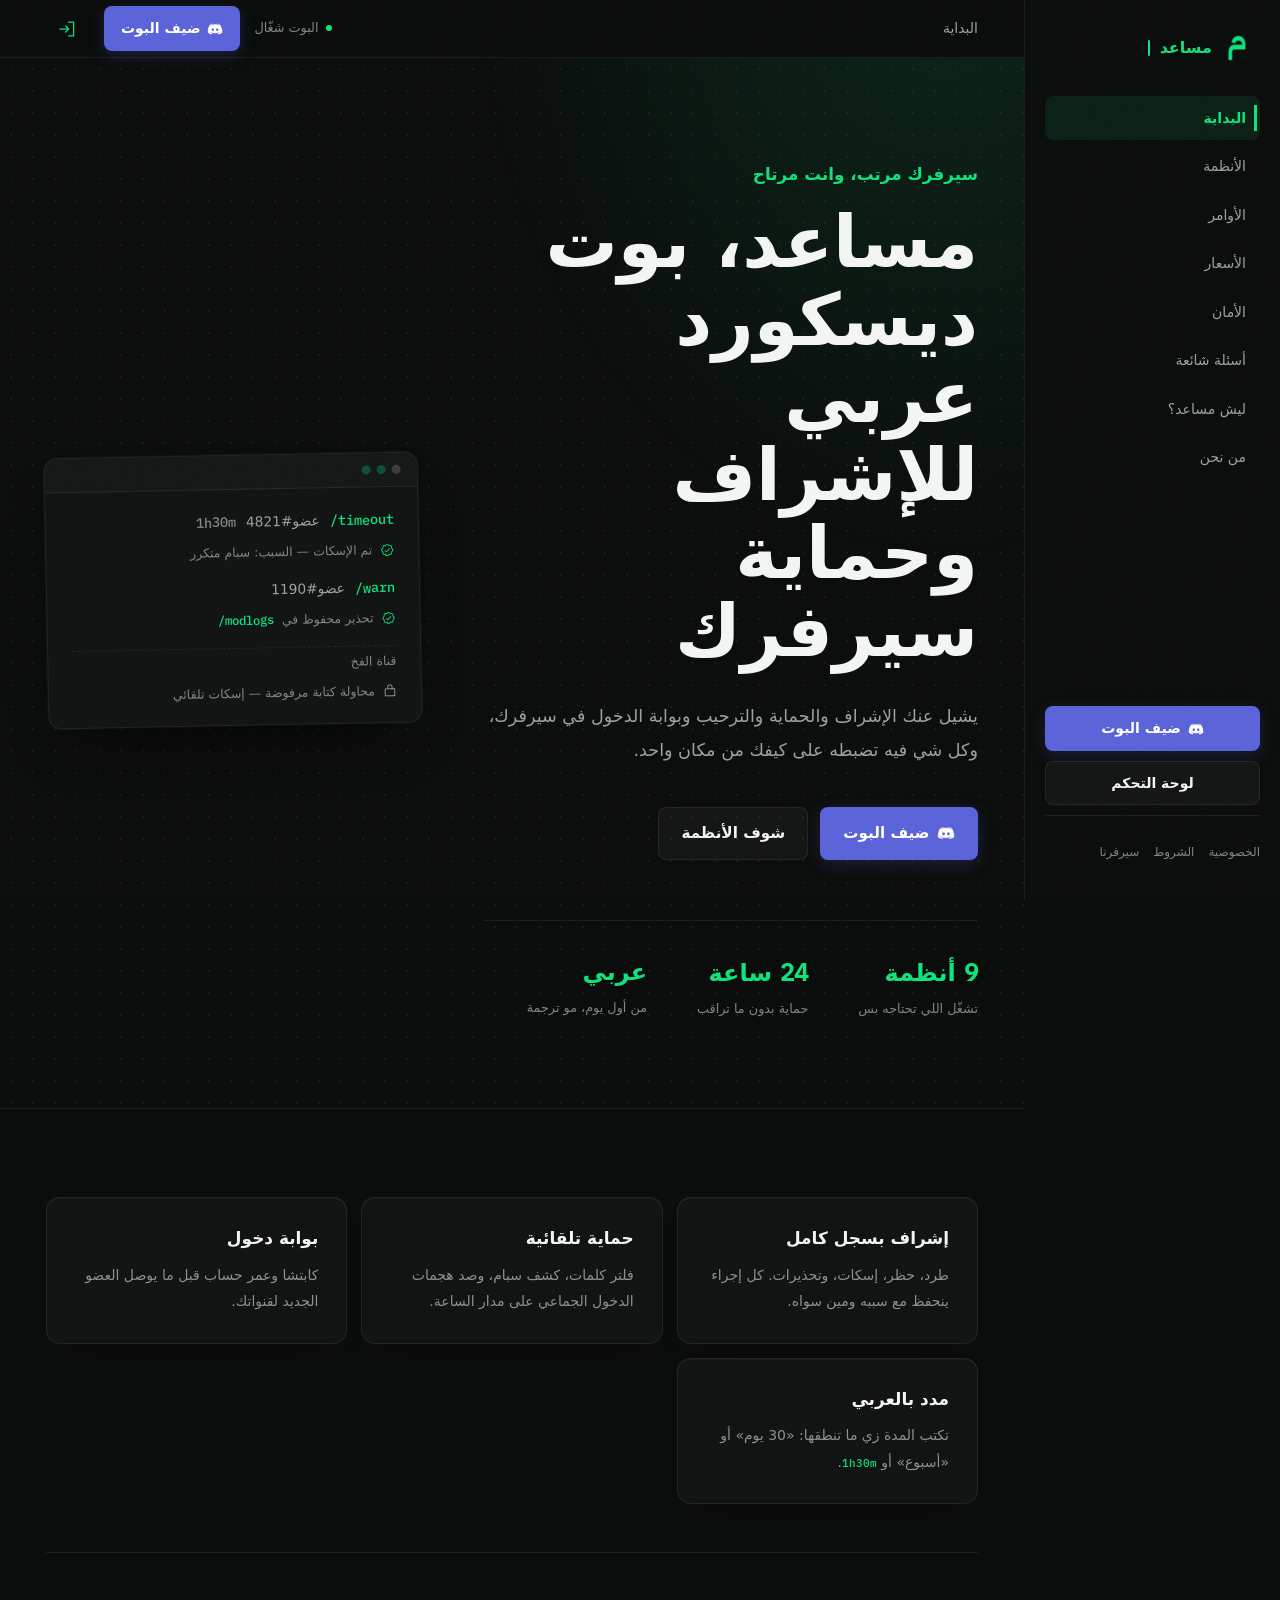
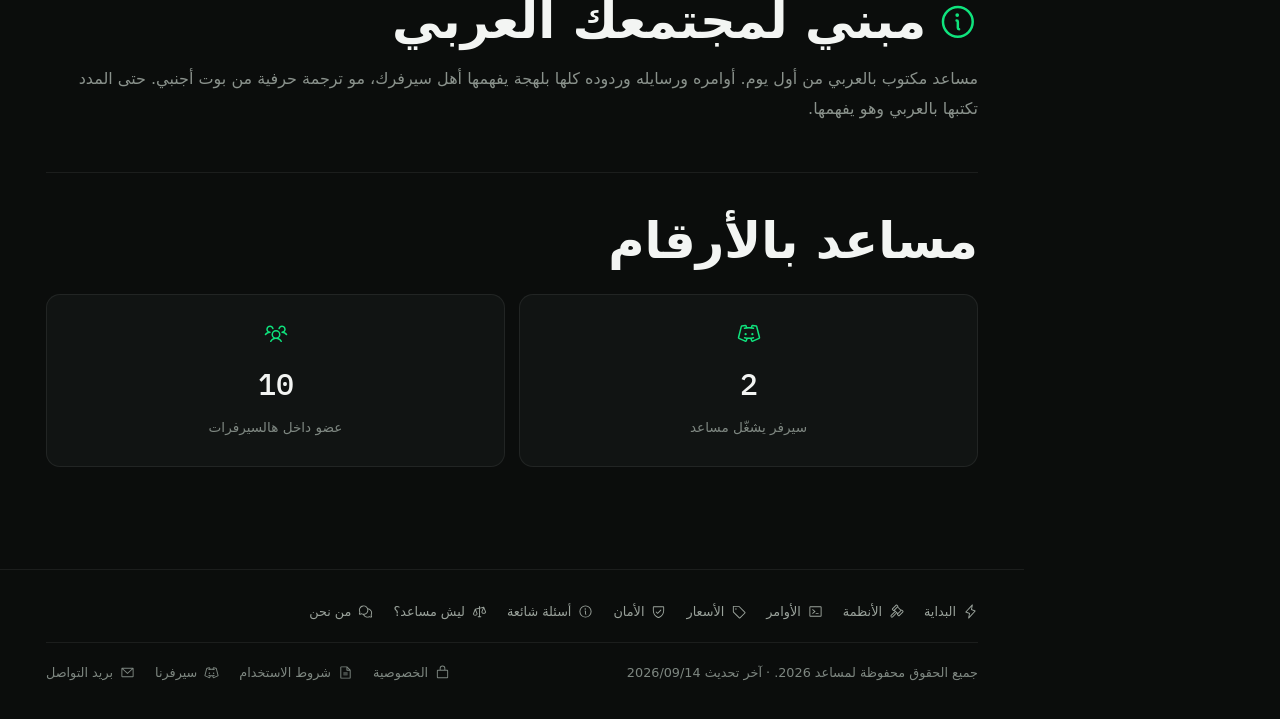
==== commit 625ea81c: "Release the honeypot trap channel and redesign the landing page Ship the honeypot trap channel (قناة" ====
--- a/index.html
+++ b/index.html
@@ -136,7 +136,7 @@
 
 <link rel="preload" href="assets/fonts/plex-arabic-700.woff2" as="font" type="font/woff2" crossorigin>
 <link rel="preload" href="assets/fonts/plex-arabic-400.woff2" as="font" type="font/woff2" crossorigin>
-<link rel="stylesheet" href="assets/css/styles.css?v=1">
+<link rel="stylesheet" href="assets/css/styles.css?v=3">
 </head>
 <body>
 
@@ -259,35 +259,71 @@
 
         <div class="hero">
           <div class="hero__inner">
-            <p class="hero__kicker reveal" style="--d:0ms">سيرفرك مرتب، وانت مرتاح</p>
-            <h1 class="hero__title reveal" style="--d:70ms">مساعد، بوت ديسكورد عربي للإشراف وحماية سيرفرك</h1>
-            <p class="hero__sub reveal" style="--d:140ms">
-              يشيل عنك الإشراف والحماية والترحيب وبوابة الدخول في سيرفرك،
-              وكل شي فيه تضبطه على كيفك من مكان واحد.
-            </p>
-
-            <div class="hero__actions reveal" style="--d:210ms">
-              <a class="btn btn--primary"
-                 href="https://discord.com/oauth2/authorize?client_id=1341863717247258655&amp;permissions=8&amp;integration_type=0&amp;scope=bot+applications.commands"
-                 target="_blank" rel="noopener noreferrer">
-                <img class="btn__logo" src="assets/Pics/Discord-Icon.png" alt="" width="18" height="18" decoding="async">
-                ضيف البوت
-              </a>
-              <a class="btn btn--ghost" href="#features">شوف الأنظمة</a>
-            </div>
-
-            <div class="hero__facts reveal" style="--d:280ms">
-              <div class="fact">
-                <span class="fact__value"><bdi>8</bdi> أنظمة</span>
-                <span class="fact__label">تشغّل اللي تحتاجه بس</span>
-              </div>
-              <div class="fact">
-                <span class="fact__value"><bdi>24</bdi> ساعة</span>
-                <span class="fact__label">حماية بدون ما تراقب</span>
-              </div>
-              <div class="fact">
-                <span class="fact__value">عربي</span>
-                <span class="fact__label">من أول يوم، مو ترجمة</span>
+            <div class="hero__content">
+              <p class="hero__kicker reveal" style="--d:0ms">سيرفرك مرتب، وانت مرتاح</p>
+              <h1 class="hero__title reveal" style="--d:70ms">مساعد، بوت ديسكورد عربي للإشراف وحماية سيرفرك</h1>
+              <p class="hero__sub reveal" style="--d:140ms">
+                يشيل عنك الإشراف والحماية والترحيب وبوابة الدخول في سيرفرك،
+                وكل شي فيه تضبطه على كيفك من مكان واحد.
+              </p>
+
+              <div class="hero__actions reveal" style="--d:210ms">
+                <a class="btn btn--primary"
+                   href="https://discord.com/oauth2/authorize?client_id=1341863717247258655&amp;permissions=8&amp;integration_type=0&amp;scope=bot+applications.commands"
+                   target="_blank" rel="noopener noreferrer">
+                  <img class="btn__logo" src="assets/Pics/Discord-Icon.png" alt="" width="18" height="18" decoding="async">
+                  ضيف البوت
+                </a>
+                <a class="btn btn--ghost" href="#features">شوف الأنظمة</a>
+              </div>
+
+              <div class="hero__facts reveal" style="--d:280ms">
+                <div class="fact">
+                  <span class="fact__value"><bdi>9</bdi> أنظمة</span>
+                  <span class="fact__label">تشغّل اللي تحتاجه بس</span>
+                </div>
+                <div class="fact">
+                  <span class="fact__value"><bdi>24</bdi> ساعة</span>
+                  <span class="fact__label">حماية بدون ما تراقب</span>
+                </div>
+                <div class="fact">
+                  <span class="fact__value">عربي</span>
+                  <span class="fact__label">من أول يوم، مو ترجمة</span>
+                </div>
+              </div>
+            </div>
+
+            <!-- Decorative only: illustrates real commands/features (see docs/claude/copy-accuracy.md),
+                 not a claim about specific events. aria-hidden, no interactive/AT content lost. -->
+            <div class="hero__mock reveal" style="--d:180ms" aria-hidden="true">
+              <div class="mock">
+                <div class="mock__bar">
+                  <span class="mock__dot"></span><span class="mock__dot"></span><span class="mock__dot"></span>
+                </div>
+                <div class="mock__body">
+                  <p class="mock__row">
+                    <span class="mock__cmd" dir="ltr">/timeout</span>
+                    <span class="mock__arg">عضو#4821</span>
+                    <span class="mock__val" dir="ltr">1h30m</span>
+                  </p>
+                  <p class="mock__log">
+                    <svg class="icon" aria-hidden="true"><use href="#i-seal-check"></use></svg>
+                    تم الإسكات — السبب: سبام متكرر
+                  </p>
+                  <p class="mock__row">
+                    <span class="mock__cmd" dir="ltr">/warn</span>
+                    <span class="mock__arg">عضو#1190</span>
+                  </p>
+                  <p class="mock__log">
+                    <svg class="icon" aria-hidden="true"><use href="#i-seal-check"></use></svg>
+                    تحذير محفوظ في <span class="mock__cmd" dir="ltr">/modlogs</span>
+                  </p>
+                  <p class="mock__row mock__row--trap">قناة الفخ</p>
+                  <p class="mock__log mock__log--warn">
+                    <svg class="icon" aria-hidden="true"><use href="#i-lock"></use></svg>
+                    محاولة كتابة مرفوضة — إسكات تلقائي
+                  </p>
+                </div>
               </div>
             </div>
           </div>
@@ -362,7 +398,7 @@
           <header class="shead">
             <h2 class="shead__title reveal">أنظمة مساعد</h2>
             <p class="shead__lede">
-              ثمانية أنظمة تشتغل مع بعض، وكل وحدة بيدك: تشغّلها، تطفيها، وتضبطها زي ما
+              تسعة أنظمة تشتغل مع بعض، وكل وحدة بيدك: تشغّلها، تطفيها، وتضبطها زي ما
               يناسب سيرفرك.
             </p>
           </header>
@@ -439,6 +475,16 @@
                 تحدد كلمة تختارها بنفسك، ولما تكتبها مع منشن عضو تسوي حظر أو طرد أو إسكات
                 على طول من الشات. كل كلمة مربوطة بنفس صلاحية أمرها الأصلي، فما يستخدمها إلا
                 اللي يملكها.
+              </p>
+            </article>
+
+            <article class="card reveal">
+              <svg class="card__icon" aria-hidden="true"><use href="#i-lock"></use></svg>
+              <h3 class="card__title">قناة الفخ</h3>
+              <p class="card__body">
+                تعيّن قناة عندك كفخ وتحط فيها تنبيه واضح إنه ممنوع الكتابة فيها. أي حساب
+                يخالف التنبيه يتعاقب تلقائي — إسكات، طرد، أو حظر حسب ما تختار — والإجراء
+                ينحفظ في سجل سيرفرك زي أي عقوبة ثانية.
               </p>
             </article>
 
@@ -615,6 +661,7 @@
               <li>الحماية التلقائية</li>
               <li>بوابة عمر الحساب</li>
               <li>الردود التلقائية</li>
+              <li>قناة الفخ</li>
             </ul>
           </section>
         </div>
@@ -1119,7 +1166,7 @@
       </nav>
 
       <div class="foot__base">
-        <p>جميع الحقوق محفوظة لمساعد 2026. · آخر تحديث <time datetime="2026-09-05">2026/09/05</time></p>
+        <p>جميع الحقوق محفوظة لمساعد 2026. · آخر تحديث <time datetime="2026-09-14">2026/09/14</time></p>
         <nav class="foot__links" aria-label="روابط أسفل الصفحة">
           <a href="privacy.html"><svg class="icon" aria-hidden="true"><use href="#i-lock"></use></svg>الخصوصية</a>
           <a href="terms.html"><svg class="icon" aria-hidden="true"><use href="#i-file"></use></svg>شروط الاستخدام</a>
--- a/assets/css/styles.css
+++ b/assets/css/styles.css
@@ -123,6 +123,20 @@
   line-height: 1.75;
   -webkit-font-smoothing: antialiased;
   overflow-x: hidden;
+}
+
+/* Grain overlay: breaks up the flat solid black, invisible at a glance.
+   Fixed and non-interactive, so it costs nothing functionally - pure texture. */
+body::after {
+  content: "";
+  position: fixed;
+  inset: 0;
+  z-index: 45;
+  pointer-events: none;
+  opacity: 0.035;
+  mix-blend-mode: overlay;
+  background-image: url("data:image/svg+xml,%3Csvg xmlns='http://www.w3.org/2000/svg'%3E%3Cfilter id='n'%3E%3CfeTurbulence type='fractalNoise' baseFrequency='0.85' numOctaves='2' stitchTiles='stitch'/%3E%3C/filter%3E%3Crect width='100%25' height='100%25' filter='url(%23n)'/%3E%3C/svg%3E");
+  background-size: 160px 160px;
 }
 
 /* Arabic is a connected script — negative tracking breaks the joins. Latin
@@ -215,6 +229,8 @@
 }
 .btn--ghost:hover { border-color: var(--line-strong); color: var(--accent); }
 
+.btn:hover { transform: translateY(-1px); }
+
 /* Solid accent fill. --primary (blurple) stays scoped to Discord destinations;
    this is the green answer for a non-Discord CTA that still has to carry a
    panel — currently just the Pro upgrade link on #pricing. */
@@ -305,6 +321,7 @@
 }
 
 .tab {
+  position: relative;
   display: flex;
   align-items: center;
   min-height: 44px;
@@ -322,6 +339,17 @@
   background: var(--accent-soft);
   color: var(--accent);
   font-weight: 600;
+}
+
+/* A flat bar, not a third radius - the design lock allows exactly two. */
+.tab[aria-current="page"]::before {
+  content: "";
+  position: absolute;
+  inset-inline-start: 3px;
+  top: 9px;
+  bottom: 9px;
+  width: 3px;
+  background: var(--accent);
 }
 
 /* ------------------------------------------------------- the phone toggle
@@ -500,7 +528,7 @@
 .wrap {
   width: 100%;
   max-width: 1160px;
-  padding: clamp(36px, 6vw, 64px) var(--gutter) clamp(52px, 7vw, 84px);
+  padding: clamp(44px, 7vw, 88px) var(--gutter) clamp(60px, 8vw, 104px);
 }
 
 .wrap--narrow { max-width: 860px; }
@@ -510,8 +538,9 @@
 .shead { max-width: 54ch; }
 
 .shead__title {
-  font-size: clamp(1.75rem, 3.6vw, 2.5rem);
-  line-height: 1.3;
+  font-size: clamp(2rem, 4.4vw, 3.1rem);
+  line-height: 1.15;
+  text-wrap: balance;
 }
 
 .shead__title--icon {
@@ -536,6 +565,8 @@
   position: relative;
   overflow: hidden;
   border-bottom: 1px solid var(--line);
+  background-image: radial-gradient(rgb(255 255 255 / 0.05) 1px, transparent 1px);
+  background-size: 22px 22px;
 }
 
 .hero::before {
@@ -554,9 +585,14 @@
 
 .hero__inner {
   position: relative;
-  max-width: 1000px;
+  max-width: 1160px;
   padding: clamp(48px, 8vw, 104px) var(--gutter) clamp(44px, 7vw, 88px);
-}
+  display: flex;
+  align-items: center;
+  gap: clamp(32px, 5vw, 64px);
+}
+
+.hero__content { flex: 1 1 480px; min-width: 0; }
 
 .hero__kicker {
   margin-bottom: 14px;
@@ -565,16 +601,18 @@
   color: var(--accent);
 }
 
+/* A real scale jump over the section headings below it - the hero is the
+   one place on the page allowed to be this loud. */
 .hero__title {
-  font-size: clamp(2rem, 5.6vw, 3.4rem);
-  line-height: 1.22;
-  max-width: 20ch;
+  font-size: clamp(2.6rem, 6.8vw, 4.5rem);
+  line-height: 1.08;
+  max-width: 15ch;
   text-wrap: balance;
 }
 
 .hero__sub {
   margin-top: clamp(18px, 3vw, 30px);
-  max-width: 50ch;
+  max-width: 46ch;
   font-size: clamp(0.97rem, 1.6vw, 1.1rem);
   line-height: 1.9;
   color: var(--text-dim);
@@ -591,13 +629,93 @@
 .hero__facts {
   display: flex;
   flex-wrap: wrap;
-  gap: clamp(20px, 4vw, 46px);
+  gap: clamp(22px, 4vw, 50px);
   margin-top: clamp(36px, 6vw, 60px);
+  padding-top: clamp(22px, 3vw, 30px);
+  border-top: 1px solid var(--line);
 }
 
 .fact { display: flex; flex-direction: column; gap: 4px; }
-.fact__value { font-size: 1.35rem; font-weight: 600; color: var(--accent); }
+.fact__value { font-size: 1.5rem; font-weight: 600; color: var(--accent); }
+/* Digits read as figures, same reasoning as .stat__value and .cmd__name. */
+.fact__value bdi { font-family: var(--mono); }
 .fact__label { font-size: 0.8rem; color: var(--text-faint); }
+
+/* ------------------------------------------------------------- hero mock
+   Decorative only (aria-hidden): a small illustrative "console" showing real
+   command names and real features (docs/claude/copy-accuracy.md), not a
+   claim about specific logged events. Hidden below 1024px - supplementary,
+   not load-bearing content, so a phone hero just doesn't grow one.
+*/
+
+.hero__mock {
+  display: none;
+  flex: 1 1 360px;
+  max-width: 420px;
+}
+
+@media (min-width: 1024px) {
+  .hero__mock { display: block; }
+}
+
+.mock {
+  background: var(--bg-1);
+  border: 1px solid var(--line);
+  border-radius: var(--r-md);
+  box-shadow:
+    inset 0 1px 0 rgb(255 255 255 / 0.04),
+    0 30px 60px -30px rgb(0 0 0 / 0.8),
+    0 0 0 1px rgb(15 227 125 / 0.05);
+  overflow: hidden;
+  transform: rotate(-1.1deg);
+}
+
+.mock__bar {
+  display: flex;
+  gap: 6px;
+  padding: 12px 16px;
+  border-bottom: 1px solid var(--line);
+  background: var(--bg-2);
+}
+.mock__dot { width: 9px; height: 9px; border-radius: 50%; background: var(--line-strong); }
+.mock__dot:first-child { background: rgb(255 255 255 / 0.16); }
+
+.mock__body {
+  padding: 20px clamp(18px, 2.4vw, 24px);
+  display: flex;
+  flex-direction: column;
+  gap: 14px;
+}
+
+.mock__row {
+  display: flex;
+  flex-wrap: wrap;
+  align-items: baseline;
+  gap: 8px 10px;
+  font-size: 0.86rem;
+}
+.mock__cmd { font-family: var(--mono); color: var(--accent); unicode-bidi: isolate; }
+.mock__arg { color: var(--text-dim); }
+.mock__val { font-family: var(--mono); color: var(--text-faint); unicode-bidi: isolate; }
+
+.mock__row--trap {
+  padding-top: 4px;
+  margin-top: 2px;
+  border-top: 1px dashed var(--line);
+  color: var(--text-faint);
+  font-size: 0.78rem;
+}
+
+.mock__log {
+  display: flex;
+  align-items: center;
+  gap: 8px;
+  margin-top: -6px;
+  font-size: 0.78rem;
+  color: var(--text-faint);
+}
+.mock__log .icon { width: 14px; height: 14px; fill: var(--accent); flex: none; }
+.mock__log--warn .icon { fill: var(--text-dim); }
 
 /* ----------------------------------------------------------------- cards */
 
@@ -616,24 +734,37 @@
   border: 1px solid var(--line);
   border-radius: var(--r-md);
   padding: clamp(22px, 3vw, 28px);
+  box-shadow:
+    inset 0 1px 0 rgb(255 255 255 / 0.035),
+    0 18px 34px -26px rgb(0 0 0 / 0.7);
   transition: transform .22s var(--ease),
               border-color .22s var(--ease),
-              background-color .22s var(--ease);
+              background-color .22s var(--ease),
+              box-shadow .22s var(--ease);
 }
 .card:hover {
   transform: translateY(-3px);
   border-color: var(--line-strong);
   background: var(--bg-2);
+  box-shadow:
+    inset 0 1px 0 rgb(255 255 255 / 0.05),
+    0 22px 40px -22px rgb(0 0 0 / 0.75),
+    0 0 0 1px rgb(15 227 125 / 0.06);
 }
 
 .card__icon {
   width: 24px;
   height: 24px;
+  box-sizing: content-box;
+  padding: 10px;
   fill: var(--accent);
+  background: var(--accent-soft);
+  border: 1px solid var(--accent-line);
+  border-radius: var(--r-sm);
   margin-bottom: 14px;
 }
 
-.card__title { font-size: 1.06rem; font-weight: 600; line-height: 1.5; }
+.card__title { font-size: 1.06rem; font-weight: 600; line-height: 1.5; text-wrap: balance; }
 
 .card__body {
   margin-top: 10px;
@@ -736,6 +867,7 @@
   background: var(--bg-1);
   border: 1px solid var(--line);
   border-radius: var(--r-md);
+  box-shadow: inset 0 1px 0 rgb(255 255 255 / 0.03);
   overflow: hidden;
 }
 
@@ -845,12 +977,19 @@
   border: 1px solid var(--line);
   border-radius: var(--r-md);
   padding: clamp(24px, 3vw, 32px);
+  box-shadow:
+    inset 0 1px 0 rgb(255 255 255 / 0.035),
+    0 18px 34px -26px rgb(0 0 0 / 0.7);
   transition: transform .22s var(--ease),
-              border-color .22s var(--ease);
+              border-color .22s var(--ease),
+              box-shadow .22s var(--ease);
 }
 .plan:hover {
   transform: translateY(-3px);
   border-color: var(--line-strong);
+  box-shadow:
+    inset 0 1px 0 rgb(255 255 255 / 0.05),
+    0 22px 40px -22px rgb(0 0 0 / 0.75);
 }
 
 .plan--pro {
@@ -951,6 +1090,7 @@
   background: var(--bg-1);
   border: 1px solid var(--line);
   border-radius: var(--r-md);
+  box-shadow: inset 0 1px 0 rgb(255 255 255 / 0.03);
   overflow: hidden;
 }
 
@@ -1320,6 +1460,11 @@
   }
 
   .split { grid-template-columns: repeat(auto-fit, minmax(300px, 1fr)); }
+
+  /* One asymmetric beat in an otherwise uniform grid - the closing meta-card
+     runs wide instead of tiling like the other nine. CSS-only, no markup
+     change: the meta-card is reliably #features' last card. */
+  .grid--wide .card:last-child { grid-column: span 2; }
 }
 
 /* The command rows only earn three columns once there is room for the
@@ -1365,7 +1510,7 @@
 
 @media (prefers-reduced-motion: reduce) {
   .reveal { opacity: 1; transform: none; transition: none; }
-  .btn:active { transform: none; }
+  .btn:hover, .btn:active { transform: none; }
   .card:hover { transform: none; }
   .plan:hover { transform: none; }
   *, *::before, *::after {
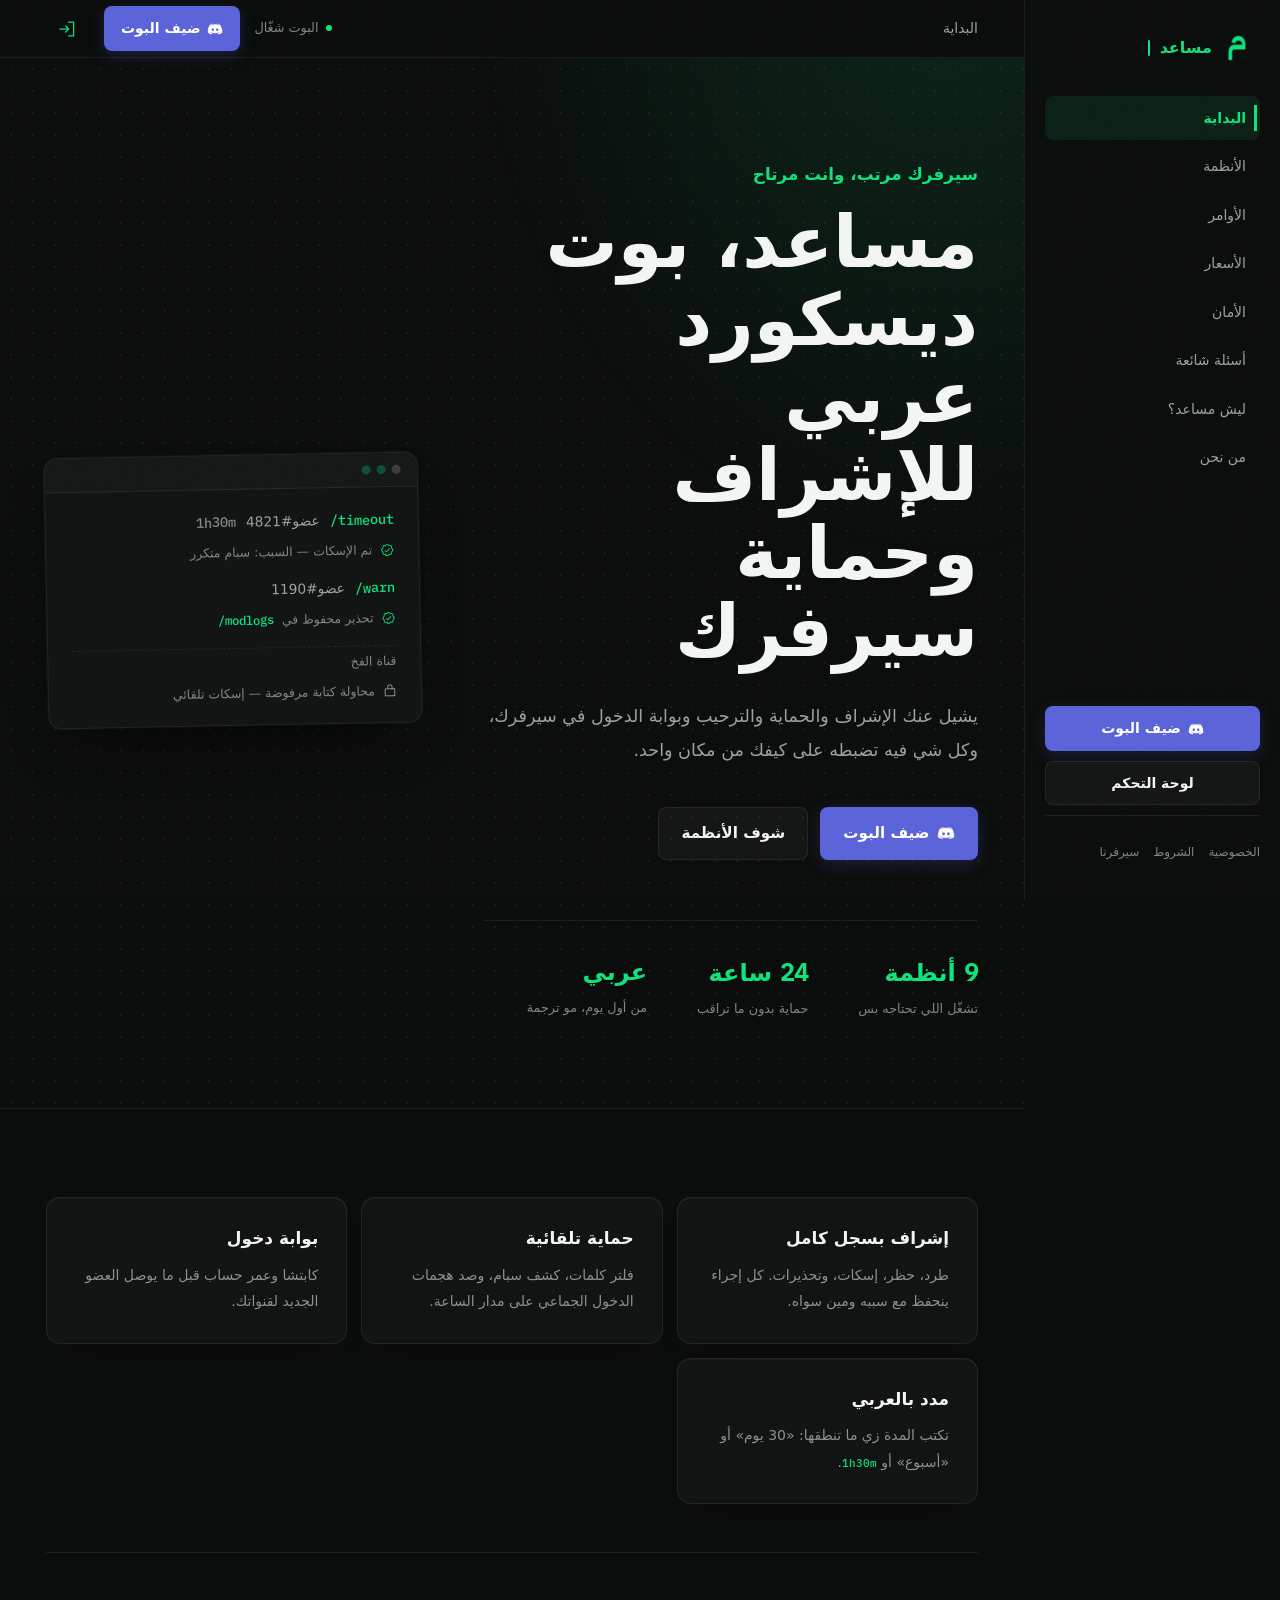
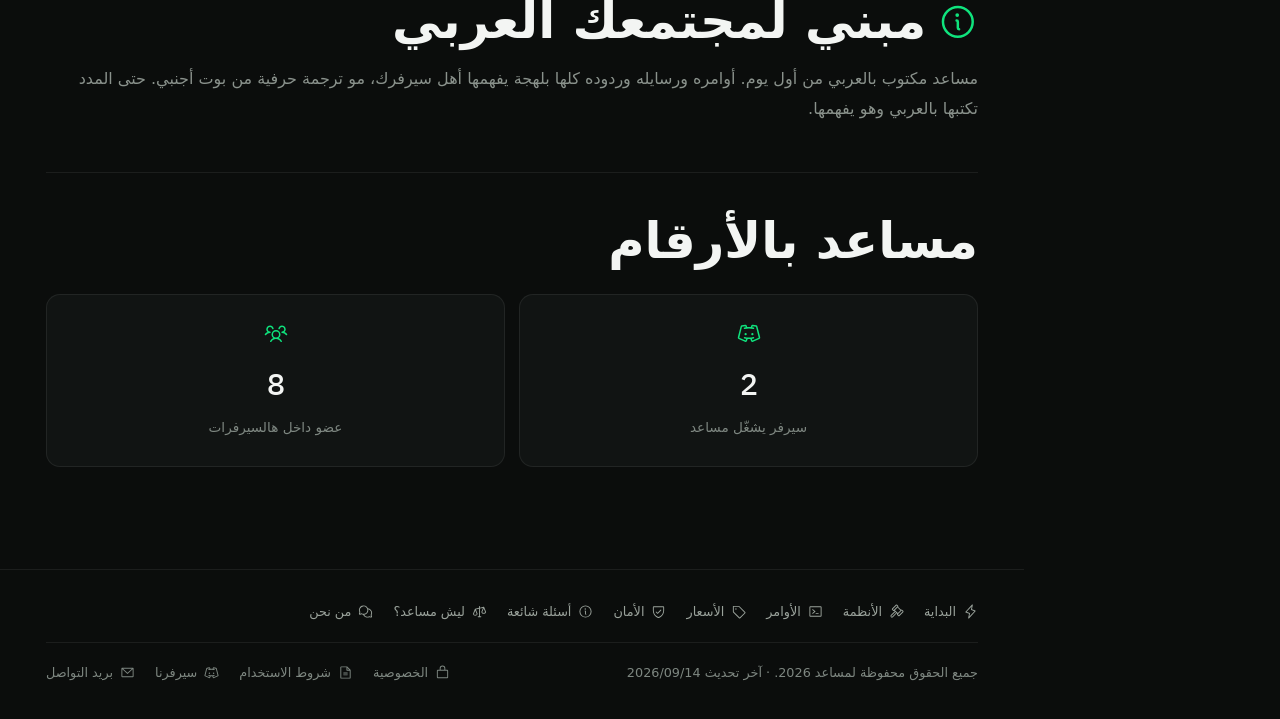
==== commit 9c8fa085: "Stop the Get-Pro CTA linking to a checkout that never charges anyone It used to send visitors straig" ====
--- a/index.html
+++ b/index.html
@@ -136,7 +136,7 @@
 
 <link rel="preload" href="assets/fonts/plex-arabic-700.woff2" as="font" type="font/woff2" crossorigin>
 <link rel="preload" href="assets/fonts/plex-arabic-400.woff2" as="font" type="font/woff2" crossorigin>
-<link rel="stylesheet" href="assets/css/styles.css?v=3">
+<link rel="stylesheet" href="assets/css/styles.css?v=4">
 </head>
 <body>
 
@@ -765,14 +765,27 @@
 
               <p class="plan__note">* التفاصيل والحدود الكاملة لكل باقة تخضع لـ<a href="terms.html">شروط الاستخدام</a> و<a href="privacy.html">سياسة الخصوصية</a>.</p>
 
-              <!-- Self-serve upgrade lives on the dashboard (separate app). Same
-                   first-party treatment as the «لوحة التحكم» links - no target/rel,
-                   no new tab. Non-Discord destination -> .btn--accent (green), not
-                   .btn--primary (blurple stays scoped to Discord links). -->
-              <a class="btn btn--accent btn--block"
-                 href="https://dashboard.musaed.dev/pricing/get-pro">
+              <!-- Self-serve upgrade isn't live yet - the dashboard's own
+                   /pricing/get-pro only proves the click-through UX end to
+                   end, it never actually charges anyone (see that repo's
+                   docs/claude, "_no_real_io"). Sending a visitor there reads
+                   as a working purchase flow, so the CTA stays on this page
+                   and opens #pro-unavailable instead of navigating. Swap this
+                   back to an <a href="https://dashboard.musaed.dev/pricing/get-pro">
+                   the day real billing ships.
+
+                   Two elements, one hidden by CSS depending on .no-js/.js on
+                   <html> (see the inline script in <head>): a no-JS visitor
+                   gets the plain "not yet" line instead of a button that
+                   would do nothing when clicked - same reasoning as
+                   .no-js .filters elsewhere on this page. -->
+              <button type="button" class="btn btn--accent btn--block"
+                      data-open-modal="pro-unavailable">
                 ترقّى لبرو
-              </a>
+              </button>
+              <p class="btn btn--ghost btn--block pro-cta-fallback">
+                مو متاح بعد
+              </p>
             </article>
 
           </div>
@@ -1179,6 +1192,18 @@
   </div>
 </div>
 
-<script src="assets/js/main.js?v=1" defer></script>
+<dialog id="pro-unavailable" class="modal">
+  <p class="modal__kicker">برو</p>
+  <h2 class="modal__title">مو متاح بعد</h2>
+  <p class="modal__body">
+    ترقية برو ما جاهزة للبيع الحين، بس نشتغل عليها. تابعنا وبنعلن أول ما تصير
+    متاحة.
+  </p>
+  <button type="button" class="btn btn--ghost btn--block" data-close-modal>
+    تمام
+  </button>
+</dialog>
+
+<script src="assets/js/main.js?v=2" defer></script>
 </body>
 </html>
--- a/assets/css/styles.css
+++ b/assets/css/styles.css
@@ -256,6 +256,82 @@
   flex: none;
   filter: brightness(0) invert(1);
 }
+
+/* ------------------------------------------------------------------ modal
+   Native <dialog>, opened with .showModal() from main.js. Centered by the
+   UA stylesheet; only the box and the backdrop need styling here. Closes
+   on Escape for free (native <dialog> behaviour) — main.js adds the
+   backdrop-click and the explicit button.
+*/
+dialog.modal {
+  max-width: 400px;
+  width: calc(100% - 40px);
+  margin: auto;
+  padding: 28px;
+  border: 1px solid var(--line);
+  border-radius: var(--r-md);
+  background: var(--bg-1);
+  color: var(--text);
+
+  /* Fades + rises in on .showModal(), reverses on .close() - allow-discrete
+     keeps the dialog (and its ::backdrop below) painted in the top layer
+     for the exit transition instead of vanishing the instant [open] drops. */
+  opacity: 0;
+  transform: translateY(10px) scale(0.97);
+  transition: opacity .2s var(--ease), transform .2s var(--ease),
+              overlay .2s var(--ease) allow-discrete,
+              display .2s var(--ease) allow-discrete;
+}
+dialog.modal[open] {
+  opacity: 1;
+  transform: translateY(0) scale(1);
+}
+/* The state a browser that supports @starting-style transitions FROM on the
+   frame [open] is added - without this the open transition has no "before"
+   to animate from and the dialog just appears at its end state. Browsers
+   that don't support @starting-style ignore this block and get the same
+   instant appearance either way, so this degrades safely. */
+@starting-style {
+  dialog.modal[open] {
+    opacity: 0;
+    transform: translateY(10px) scale(0.97);
+  }
+}
+
+dialog.modal::backdrop {
+  background: rgb(0 0 0 / 0);
+  transition: background-color .2s var(--ease),
+              overlay .2s var(--ease) allow-discrete,
+              display .2s var(--ease) allow-discrete;
+}
+dialog.modal[open]::backdrop {
+  background: rgb(0 0 0 / 0.6);
+}
+@starting-style {
+  dialog.modal[open]::backdrop {
+    background-color: rgb(0 0 0 / 0);
+  }
+}
+.modal__kicker {
+  margin: 0 0 6px;
+  color: var(--accent);
+  font-family: var(--mono);
+  font-size: 0.8rem;
+  font-weight: 600;
+  letter-spacing: 0.02em;
+}
+.modal__title { margin: 0 0 10px; font-size: 1.25rem; }
+.modal__body {
+  margin: 0 0 22px;
+  color: var(--text-dim);
+  line-height: 1.7;
+}
+
+/* No-JS visitor never sees a button that can't open the dialog; a JS one
+   never sees the plain static line sitting under it. Same .no-js/.js split
+   as .no-js .filters above. */
+.no-js [data-open-modal] { display: none; }
+.js .pro-cta-fallback { display: none; }
 
 /* ============================================================== app shell
    Two columns at >=900px: a sticky sidebar and the scrolling main column.
@@ -1513,6 +1589,11 @@
   .btn:hover, .btn:active { transform: none; }
   .card:hover { transform: none; }
   .plan:hover { transform: none; }
+  dialog.modal { transform: none; }
+  /* ::backdrop isn't reached by the `*, *::before, *::after` rule below -
+     it's its own pseudo-element, not one of those two - so its transition
+     needs its own line here or reduced motion would still fade it. */
+  dialog.modal::backdrop { transition-duration: 0.01ms !important; }
   *, *::before, *::after {
     animation-duration: 0.01ms !important;
     animation-iteration-count: 1 !important;
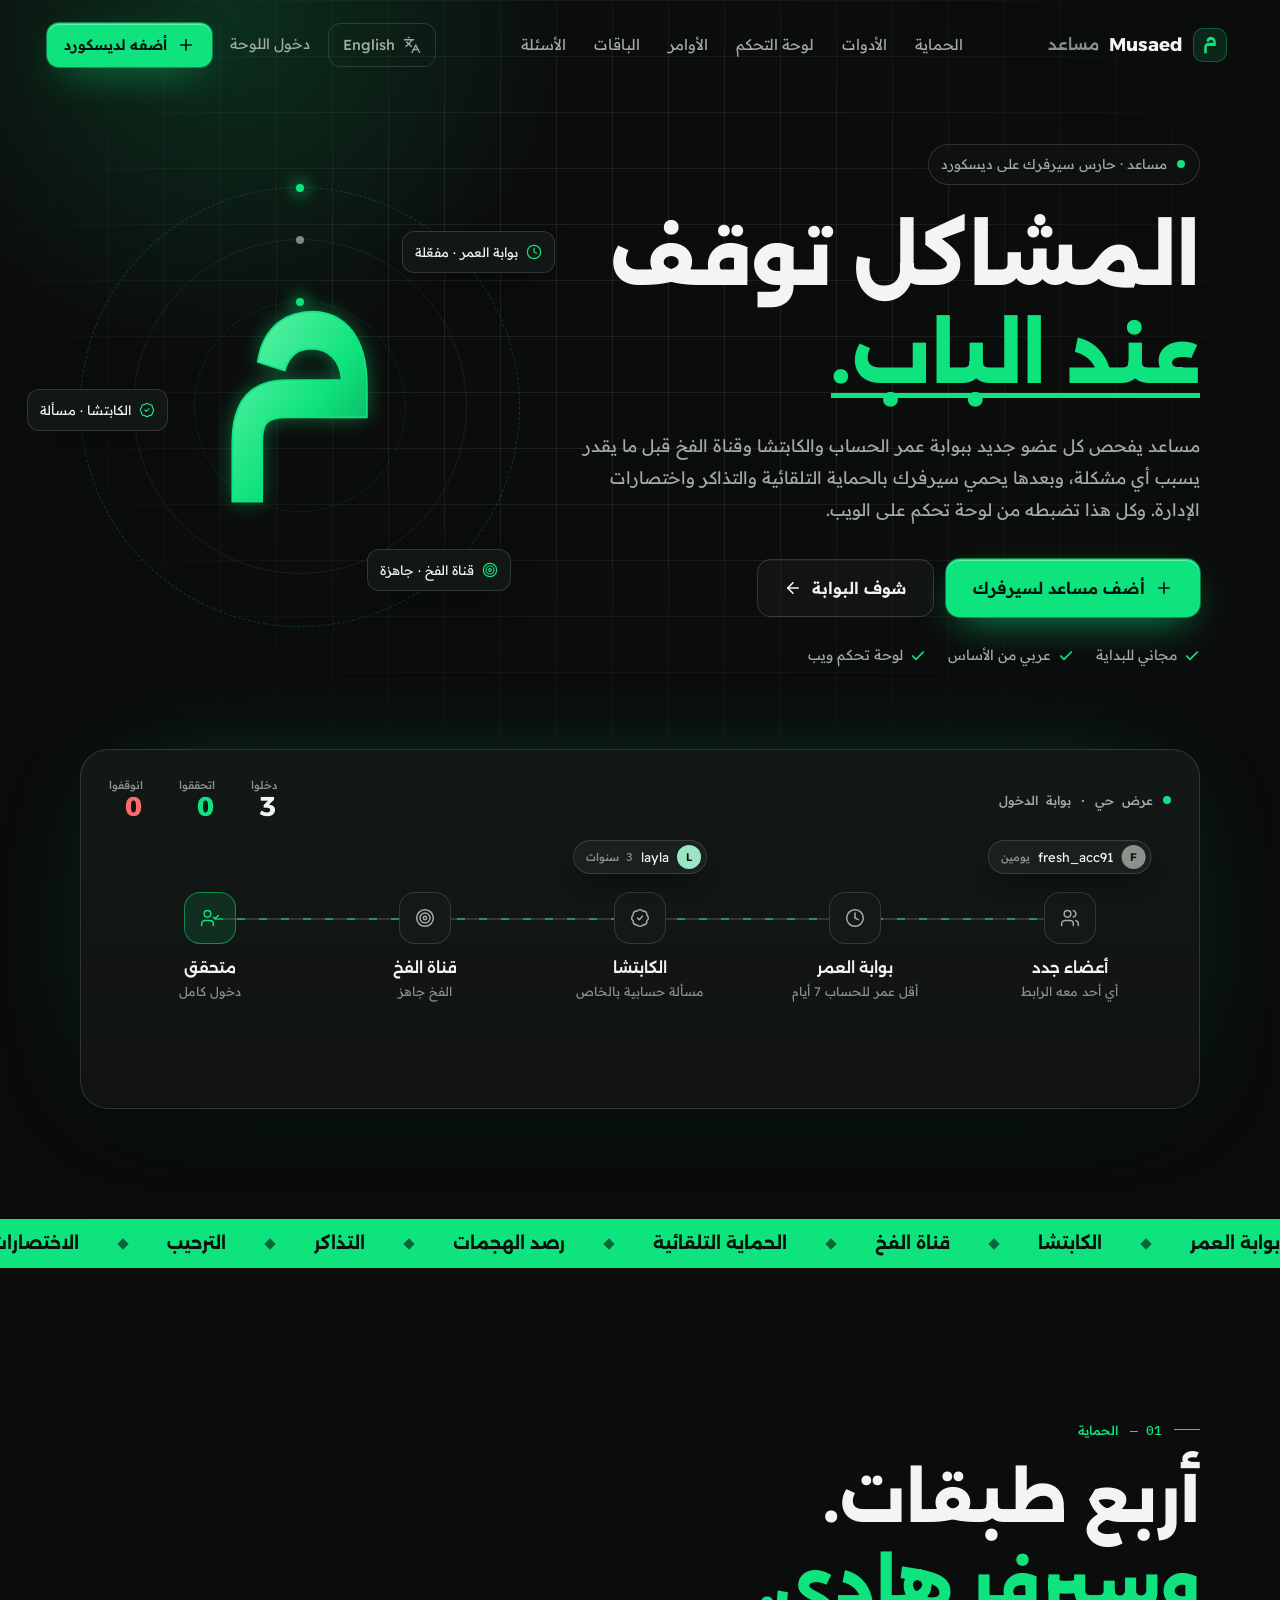
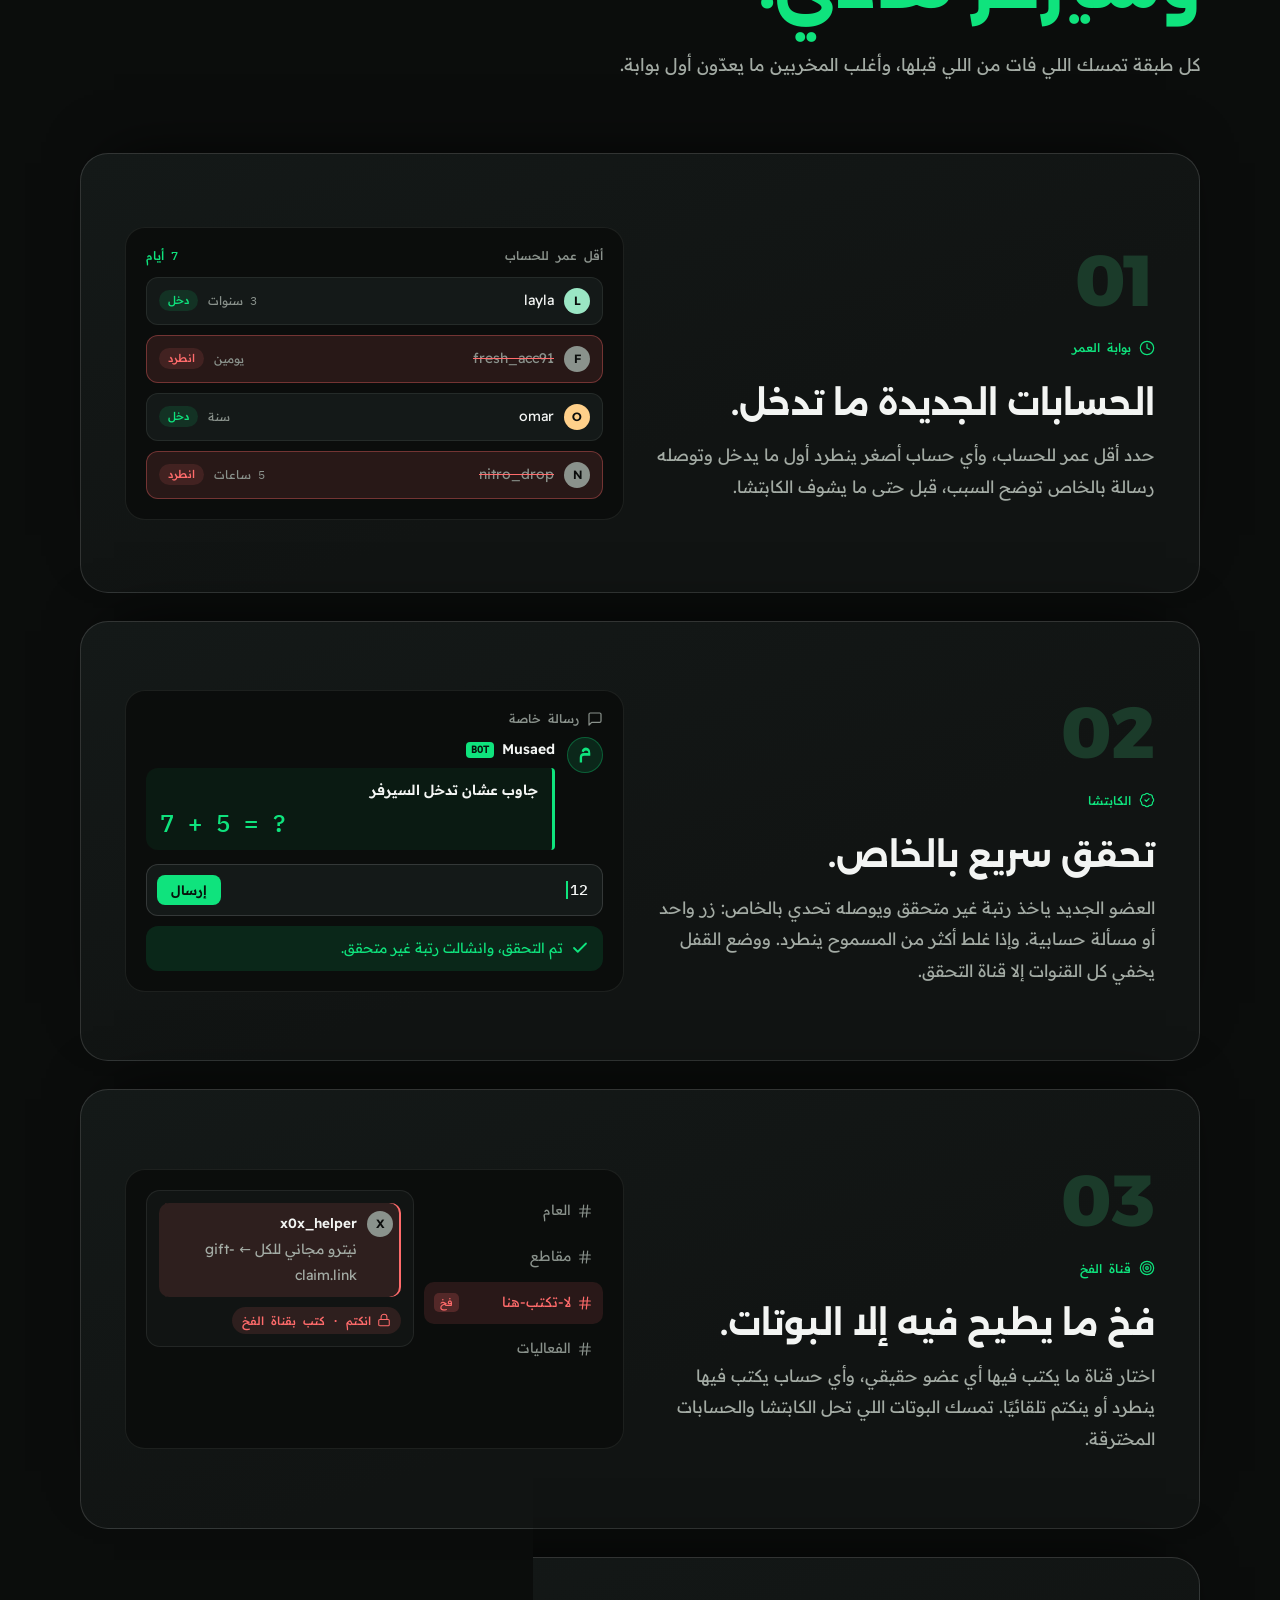
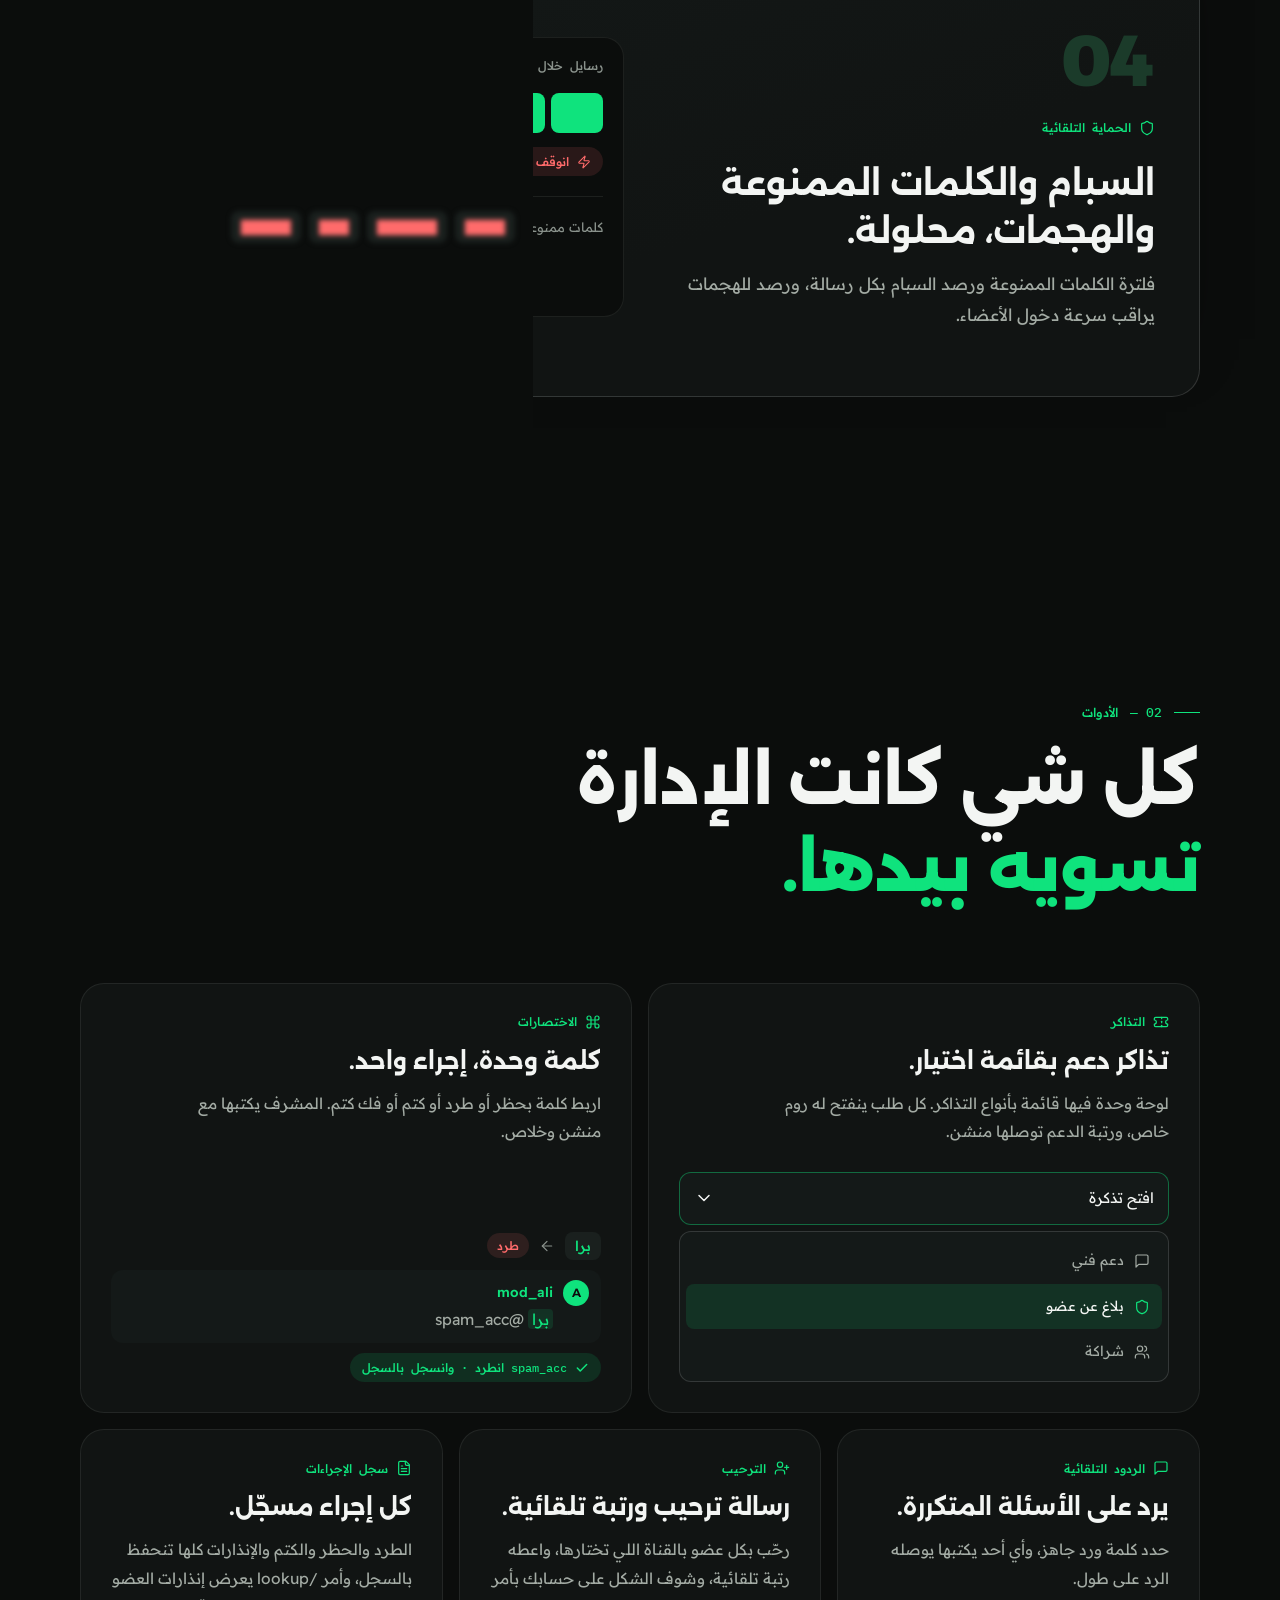
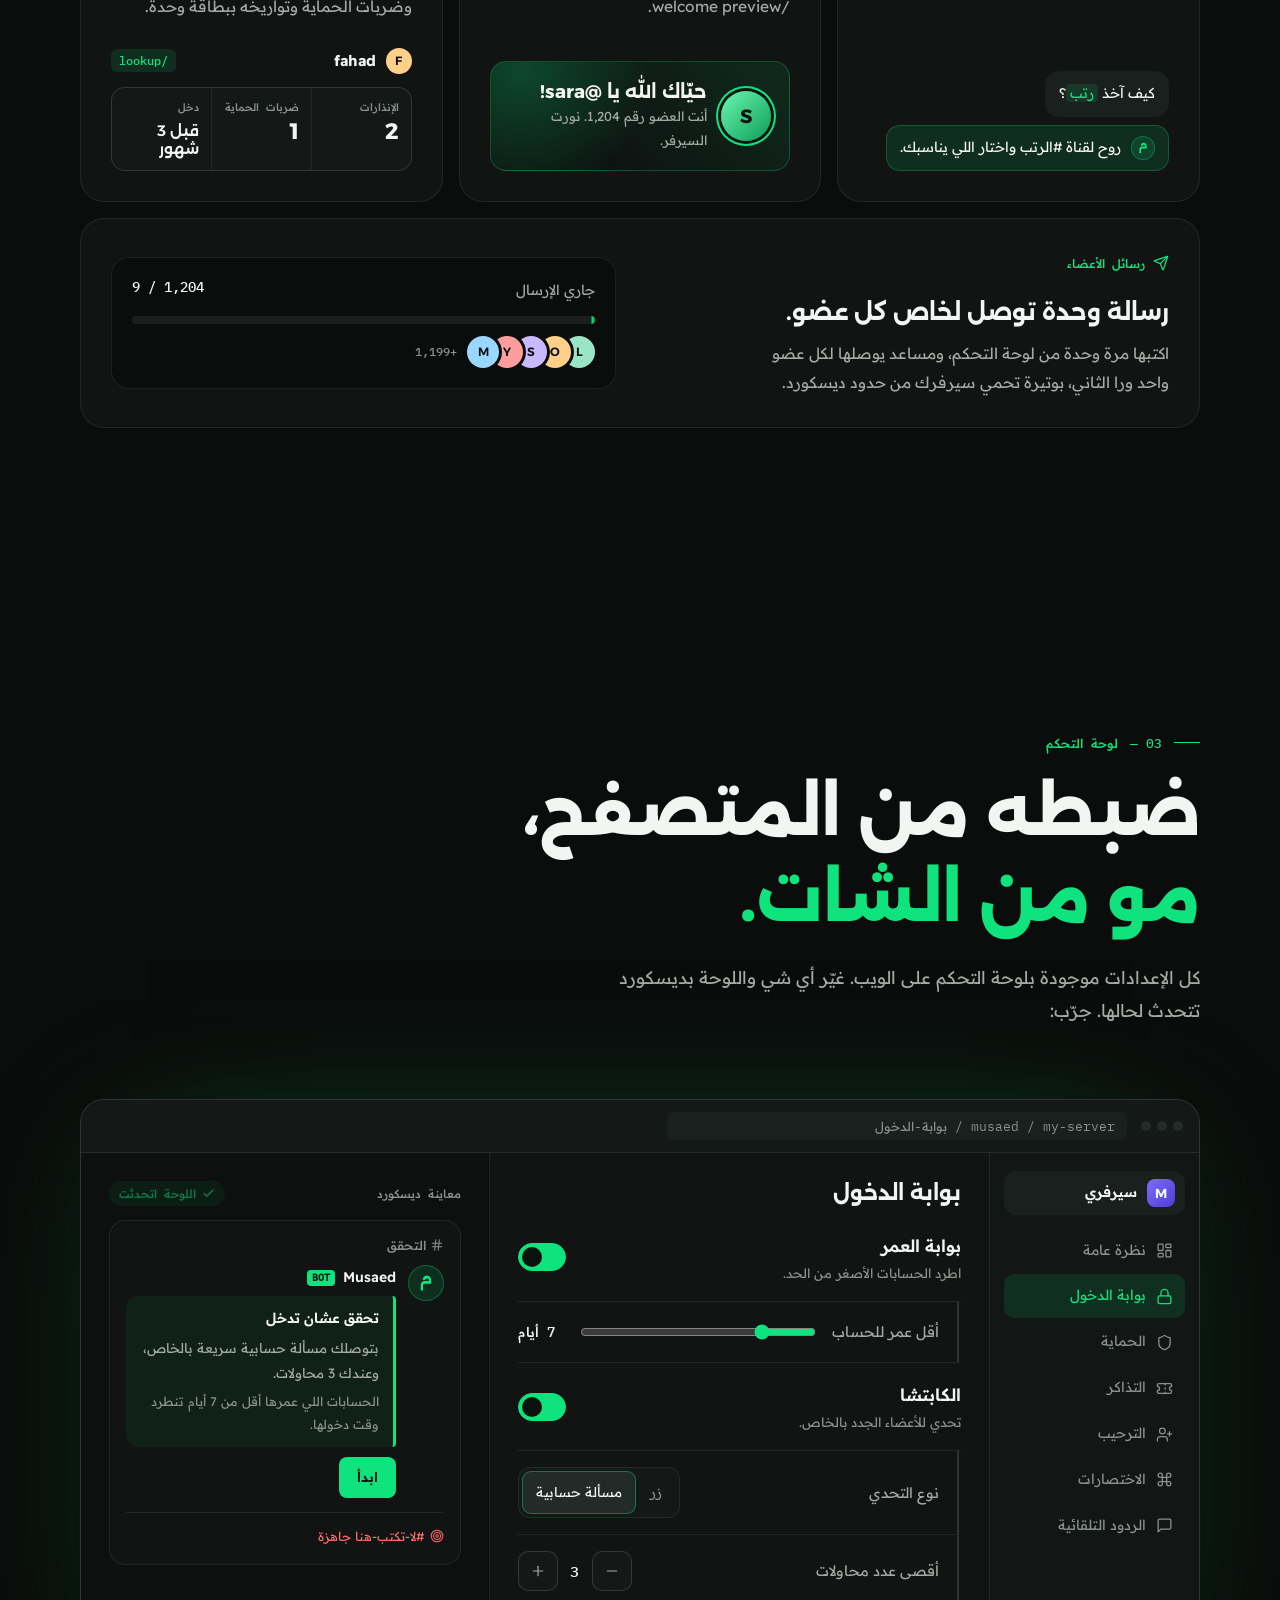
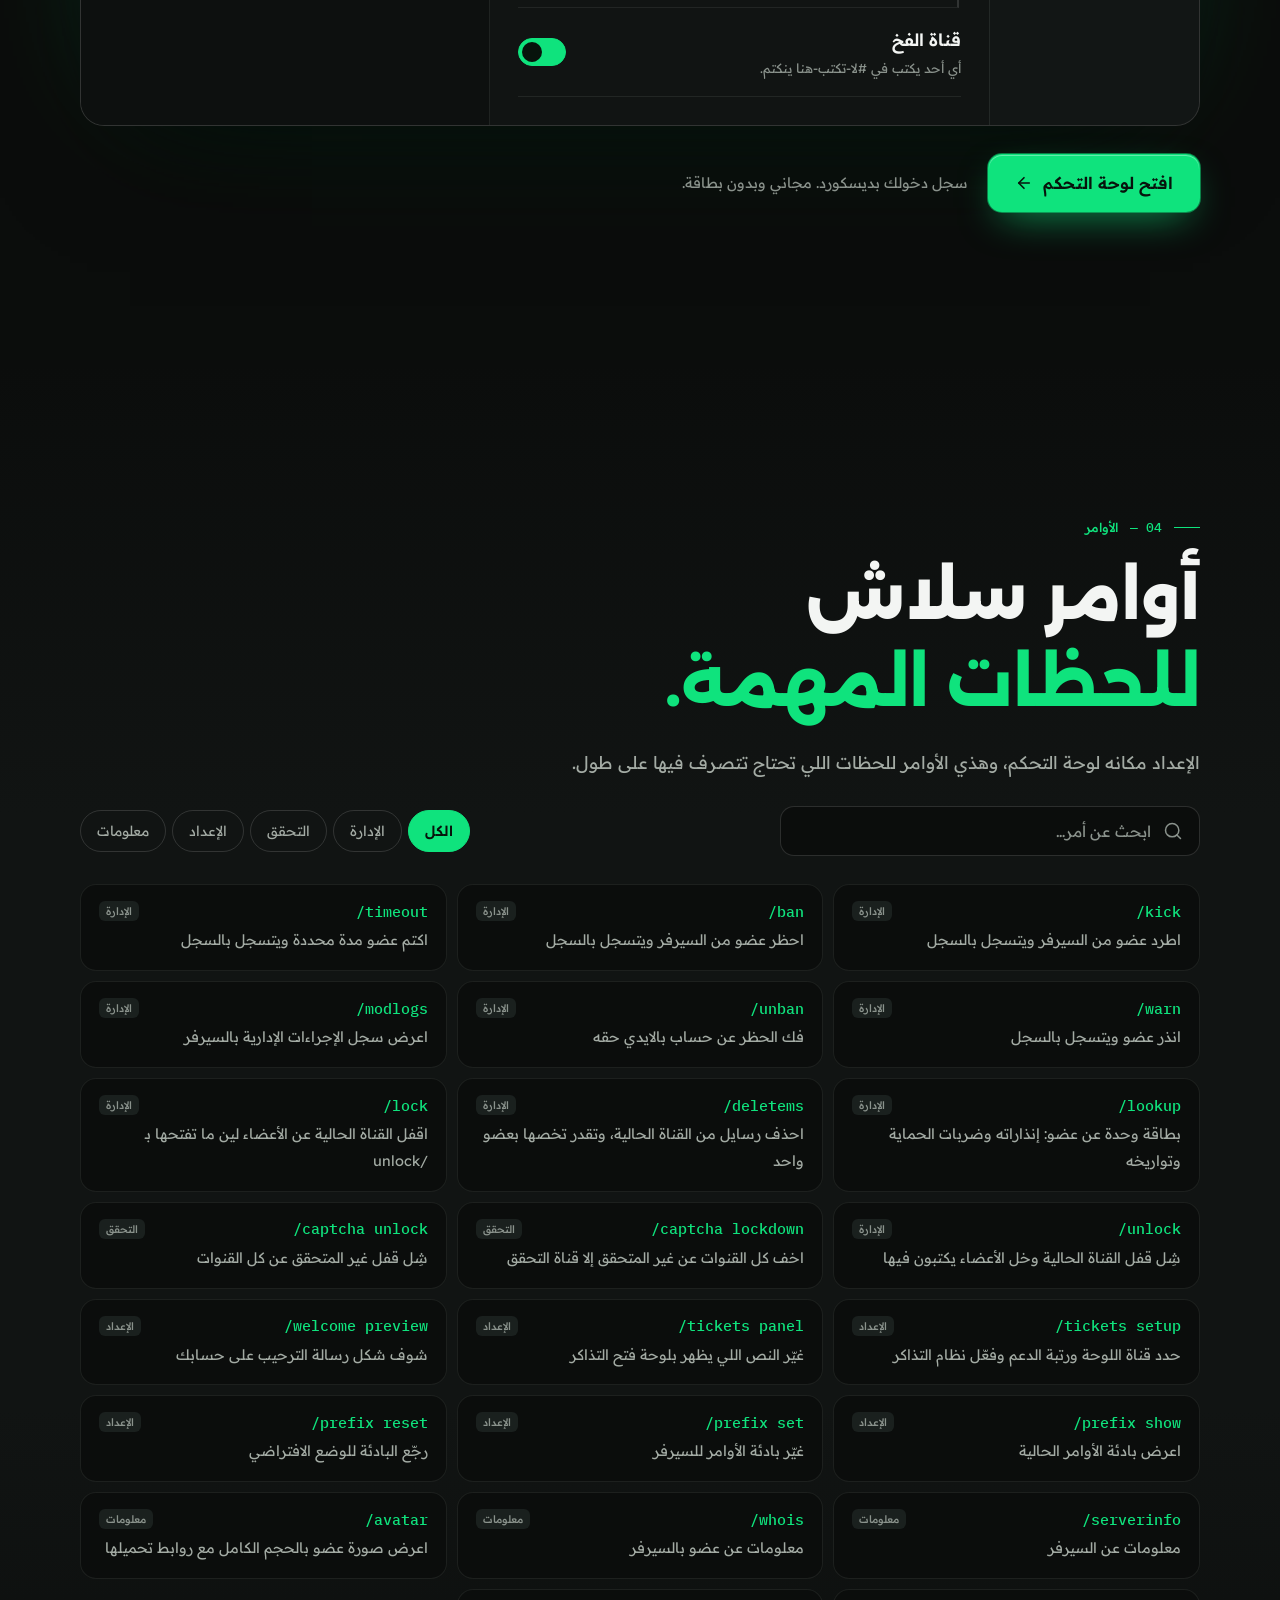
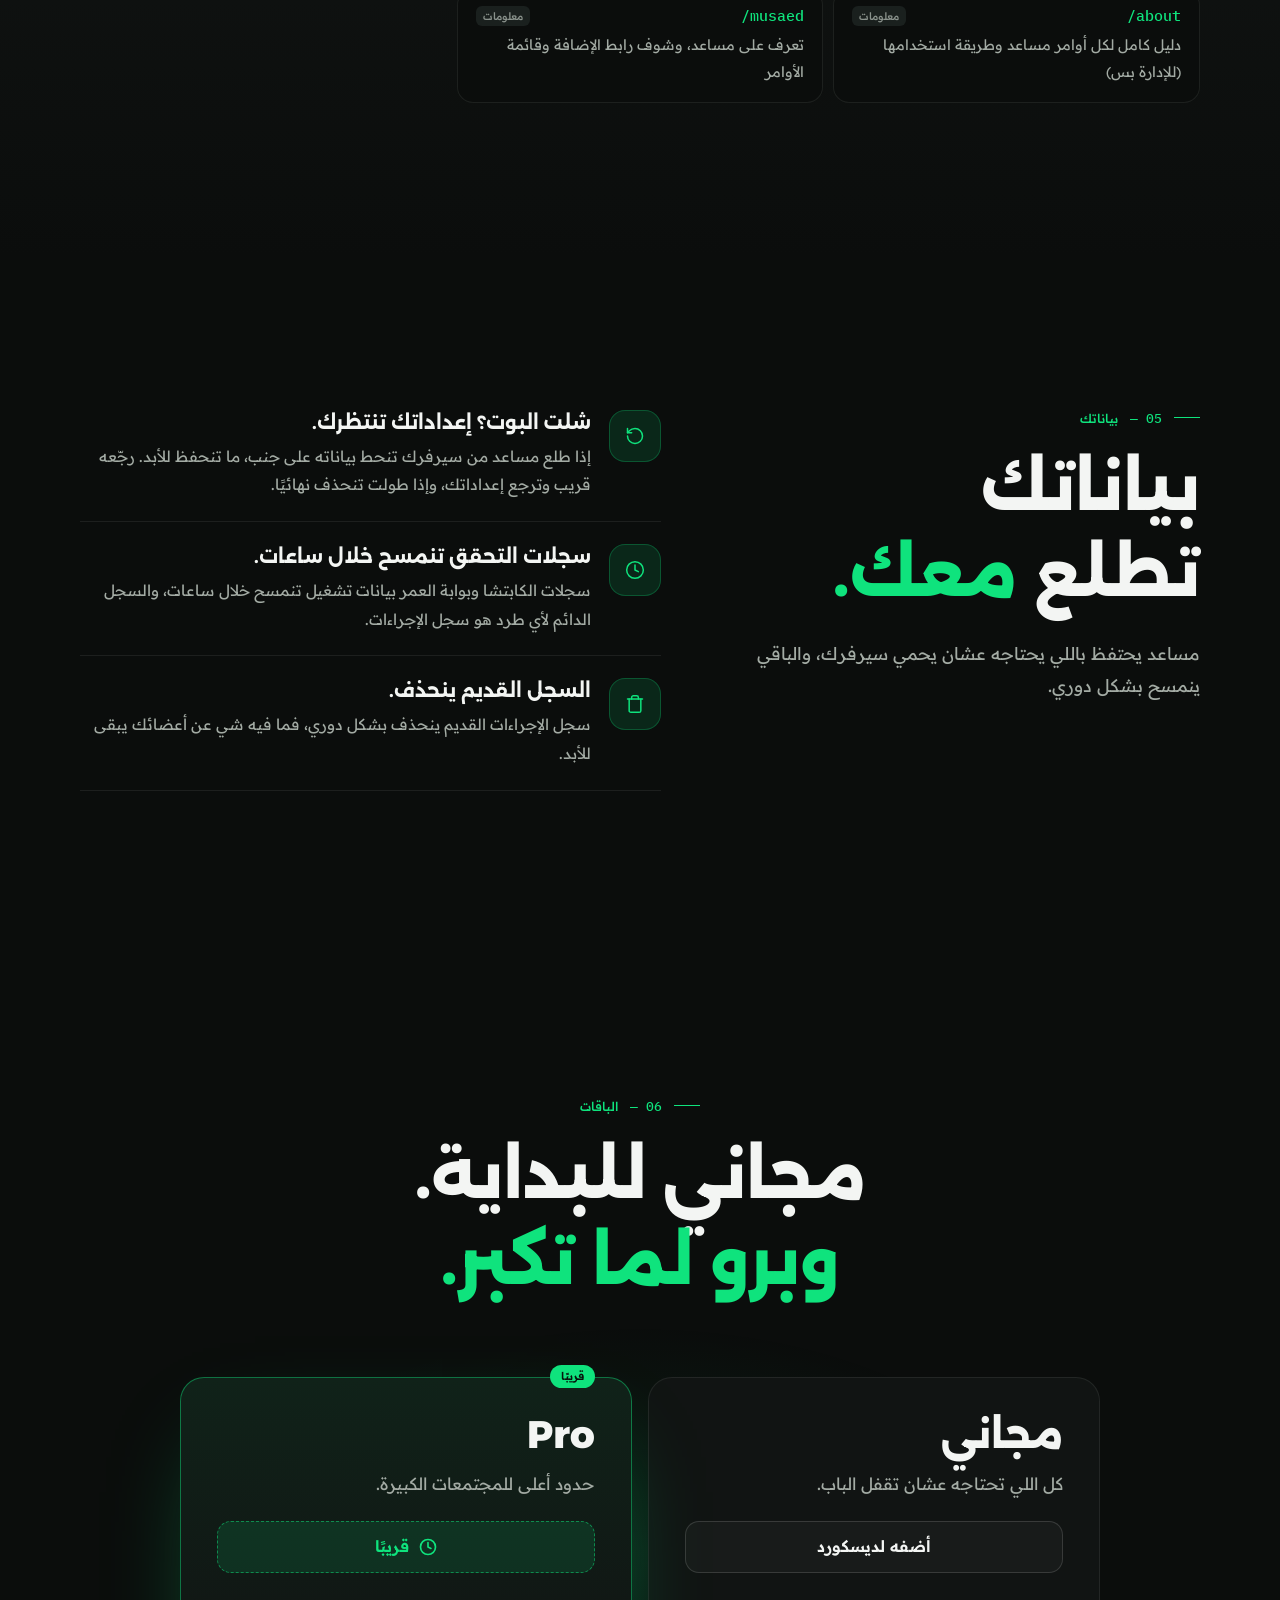
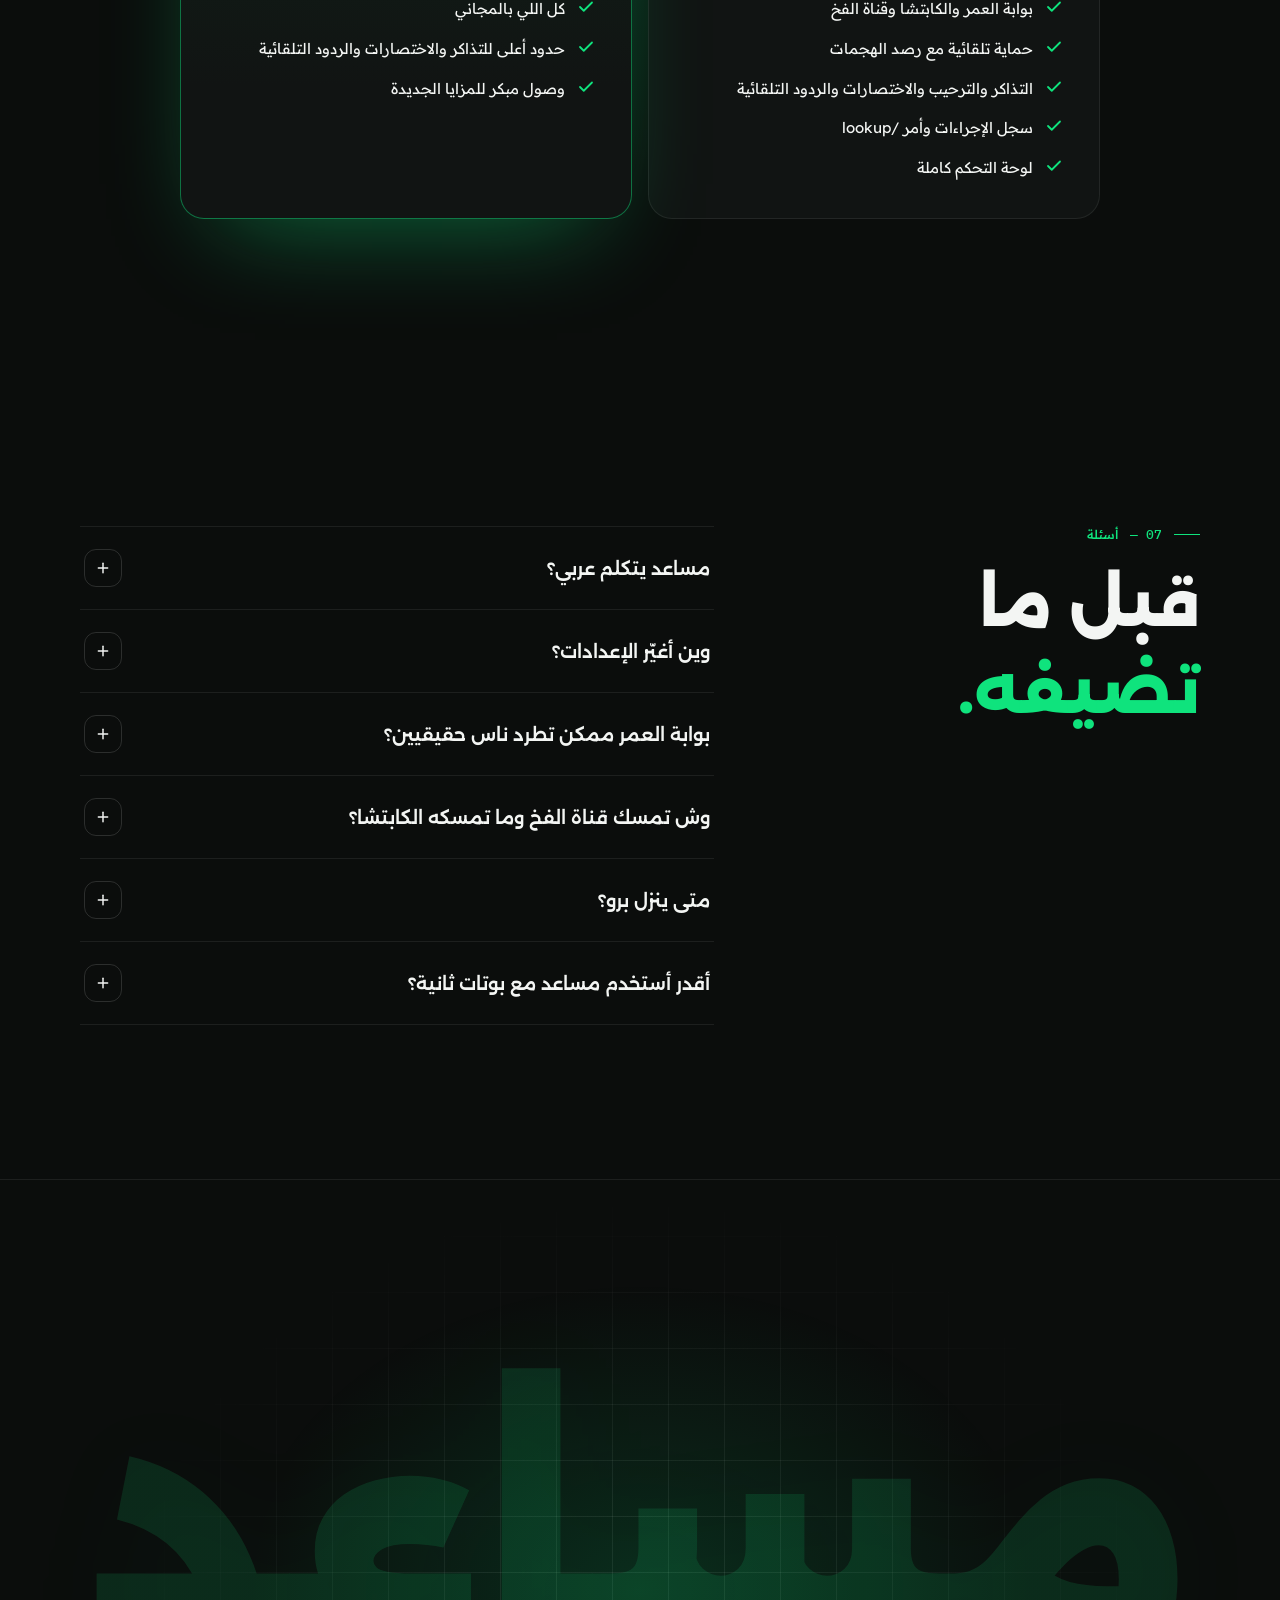
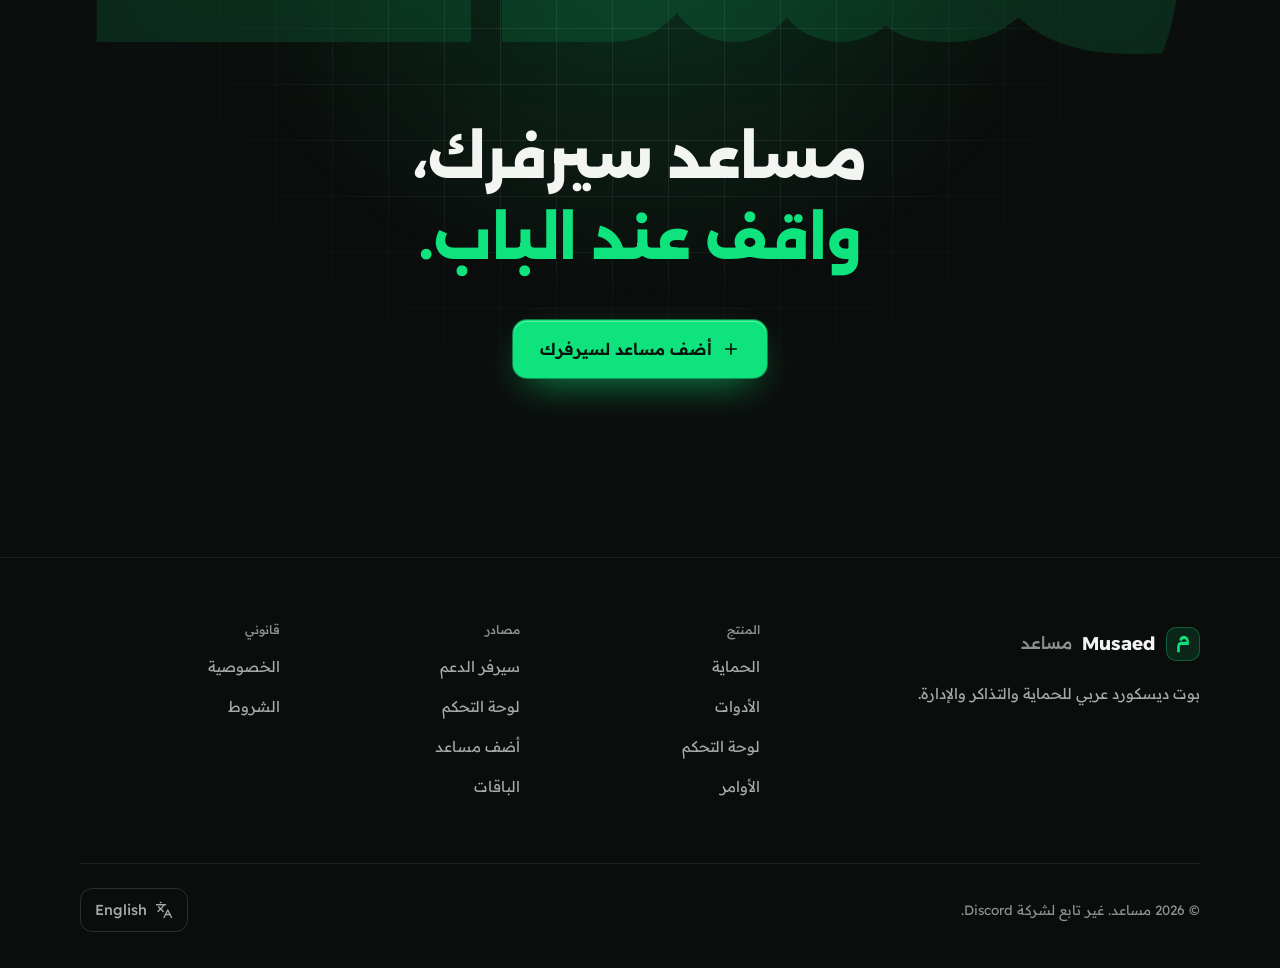
==== commit ce59cb8b: "Rebuild the landing page: bilingual, long-scrolling "gatekeeper" redesign Replaces the sidebar-plus-" ====
--- a/index.html
+++ b/index.html
@@ -1,40 +1,30 @@
 <!doctype html>
-<html lang="ar" dir="rtl" class="no-js">
+<html lang="en" dir="ltr">
 <head>
-<meta charset="utf-8">
-<meta name="viewport" content="width=device-width, initial-scale=1">
-
-<script>document.documentElement.classList.remove("no-js");document.documentElement.classList.add("js");</script>
-<title>مساعد بوت ديسكورد عربي للإشراف والحماية</title>
-<meta name="description" content="مساعد بوت ديسكورد عربي بلهجة سعودية: إشراف بسجل كامل، حماية تلقائية، ترحيب، بوابة عمر الحساب، وتحقق بالكابتشا. كل الأنظمة مجانية لأي سيرفر، ضيفه ببلاش.">
-<meta name="theme-color" content="#0b0d0c">
-
-<link rel="icon" href="assets/Pics/musaed-favicon.png" type="image/png">
-<link rel="apple-touch-icon" href="assets/Pics/musaed-avatar.png">
-
-<link rel="canonical" href="https://musaed.dev/">
-<meta property="og:type" content="website">
-<meta property="og:site_name" content="Musaed">
-<meta property="og:locale" content="ar_SA">
-<meta property="og:url" content="https://musaed.dev/">
-<meta property="og:title" content="مساعد بوت ديسكورد عربي للإشراف والحماية">
-<meta property="og:description" content="مساعد بوت ديسكورد عربي بلهجة سعودية: إشراف بسجل كامل، حماية تلقائية، ترحيب، بوابة عمر الحساب، وتحقق بالكابتشا. كل الأنظمة مجانية لأي سيرفر، ضيفه ببلاش.">
-<meta property="og:image" content="https://musaed.dev/assets/Pics/musaed-banner.png">
-<meta property="og:image:type" content="image/png">
-<meta property="og:image:width" content="960">
-<meta property="og:image:height" content="540">
-<meta property="og:image:alt" content="مساعد">
-<meta name="twitter:card" content="summary_large_image">
-<meta name="twitter:title" content="مساعد بوت ديسكورد عربي للإشراف والحماية">
-<meta name="twitter:description" content="مساعد بوت ديسكورد عربي بلهجة سعودية: إشراف بسجل كامل، حماية تلقائية، ترحيب، بوابة عمر الحساب، وتحقق بالكابتشا. كل الأنظمة مجانية لأي سيرفر، ضيفه ببلاش.">
-<meta name="twitter:image" content="https://musaed.dev/assets/Pics/musaed-banner.png">
-
-<!-- Structured data for search and AI answer engines. One @graph: the org,
-     the site, the app (no ratings or install counts - none are real yet;
-     the free tier is real, so isAccessibleForFree), and the FAQ. Every
-     Question/Answer here must stay word-for-word with the visible #faq
-     section below. -->
-<script type="application/ld+json">
+  <meta charset="utf-8">
+  <meta name="viewport" content="width=device-width, initial-scale=1">
+  <title>مساعد — بوت ديسكورد اللي يحرس الباب</title>
+  <meta name="description" content="مساعد يفحص كل عضو جديد ببوابة عمر الحساب والكابتشا وقناة الفخ، ويحمي سيرفرك بالحماية التلقائية والتذاكر واختصارات الإدارة. عربي من الأساس، وتضبطه من لوحة تحكم على الويب.">
+  <meta name="theme-color" content="#0b0d0c">
+  <meta property="og:locale" content="ar_SA">
+  <meta property="og:locale:alternate" content="en_US">
+  <meta property="og:title" content="مساعد · Musaed">
+  <meta property="og:description" content="المشاكل توقف عند الباب. بوت ديسكورد عربي للحماية والتذاكر والإدارة.">
+  <meta property="og:type" content="website">
+  <meta property="og:url" content="https://musaed.dev/">
+  <meta property="og:image" content="https://musaed.dev/assets/Pics/musaed-banner.png">
+  <meta name="twitter:card" content="summary_large_image">
+  <meta name="twitter:title" content="مساعد · Musaed">
+  <meta name="twitter:description" content="المشاكل توقف عند الباب. بوت ديسكورد عربي للحماية والتذاكر والإدارة.">
+  <meta name="twitter:image" content="https://musaed.dev/assets/Pics/musaed-banner.png">
+  <link rel="canonical" href="https://musaed.dev/">
+  <link rel="icon" href="assets/Pics/musaed-favicon.svg" type="image/svg+xml">
+  <link rel="alternate icon" href="assets/Pics/musaed-favicon.png" type="image/png">
+  <link rel="apple-touch-icon" href="assets/Pics/musaed-avatar.png">
+  <link rel="preload" href="assets/fonts/alexandria-arabic.woff2" as="font" type="font/woff2" crossorigin>
+  <link rel="preload" href="assets/fonts/readexpro-arabic.woff2" as="font" type="font/woff2" crossorigin>
+  <link rel="stylesheet" href="assets/css/styles.css?v=5">
+  <script type="application/ld+json">
 {
   "@context": "https://schema.org",
   "@graph": [
@@ -63,15 +53,16 @@
       "inLanguage": "ar",
       "applicationCategory": "BusinessApplication",
       "operatingSystem": "Discord",
-      "description": "مساعد بوت عربي لسيرفرات ديسكورد: إشراف، حماية تلقائية، ترحيب، بوابة عمر، وتحقق بالكابتشا. كله بأوامر سلاش.",
+      "description": "مساعد يفحص كل عضو جديد ببوابة عمر الحساب والكابتشا وقناة الفخ، ويحمي سيرفرك بالحماية التلقائية والتذاكر واختصارات الإدارة. عربي من الأساس، وتضبطه من لوحة تحكم على الويب.",
       "image": "https://musaed.dev/assets/Pics/musaed-avatar.png",
       "isAccessibleForFree": true,
       "featureList": [
-        "إشراف",
-        "حماية تلقائية",
-        "ترحيب",
         "بوابة عمر الحساب",
-        "تحقق بالكابتشا"
+        "الكابتشا",
+        "قناة الفخ",
+        "الحماية التلقائية",
+        "التذاكر",
+        "لوحة تحكم ويب"
       ],
       "publisher": { "@id": "https://musaed.dev/#org" }
     },
@@ -82,1128 +73,650 @@
       "mainEntity": [
         {
           "@type": "Question",
-          "name": "أحتاج أعطيه صلاحية أدمن؟",
+          "name": "مساعد يتكلم عربي؟",
           "acceptedAnswer": {
             "@type": "Answer",
-            "text": "رابط الإضافة يطلب صلاحية أدمن. بوابة عمر الحساب تحتاجها فعلاً، وباقي الأنظمة تكفيها «إدارة السيرفر». بس صلاحية البوت شي وصلاحيتك شي ثاني: كل أمر إشراف يتحقق من صلاحياتك انت ومن ترتيب رتبتك قبل أي إجراء، ومساعد ما يعطي أحد صلاحية ما هي عنده أصلاً."
+            "text": "إيه. مساعد مبني عربي من الأساس، ردوده ولوحاته ووصف أوامره كلها بالعربي."
           }
         },
         {
           "@type": "Question",
-          "name": "مساعد مجاني؟",
+          "name": "وين أغيّر الإعدادات؟",
           "acceptedAnswer": {
             "@type": "Answer",
-            "text": "أي. الأنظمة الأساسية مجانية لكل السيرفرات بدون حد وقت، وباقة برو اختيارية فوقها لو احتجتها."
+            "text": "من لوحة التحكم على الويب. سجل دخولك بديسكورد، اختار سيرفرك، وكل ميزة لها صفحتها. ولوحات التذاكر والتحقق بديسكورد تتحدث لحالها أول ما تحفظ."
           }
         },
         {
           "@type": "Question",
-          "name": "كل شي بالعربي؟",
+          "name": "بوابة العمر ممكن تطرد ناس حقيقيين؟",
           "acceptedAnswer": {
             "@type": "Answer",
-            "text": "أي، كله بالعربي: الأوامر وشرحها والردود ورسايل الأخطاء والمدد، كلها مكتوبة من الأساس بلهجة أهل سيرفرك، مو ترجمة حرفية من بوت أجنبي."
+            "text": "بس الحسابات الأصغر من الحد اللي تختاره، ووقت دخولهم فقط. وتوصلهم رسالة بالخاص توضح السبب، عشان الشخص الحقيقي يعرف يرجع لما يكبر حسابه."
           }
         },
         {
           "@type": "Question",
-          "name": "وين أضبط الأنظمة؟",
+          "name": "وش تمسك قناة الفخ وما تمسكه الكابتشا؟",
           "acceptedAnswer": {
             "@type": "Answer",
-            "text": "أغلب الإعدادات من dashboard.musaed.dev، وفيه أوامر سيتب سريعة للأساسيات زي التذاكر والترحيب تخلص الضبط من الشات."
+            "text": "الحسابات اللي عدّت التحقق: بوتات تحل الكابتشا، أو حسابات مخترقة، أو أحد تجاهل قناة مكتوب عليها «لا تكتب هنا». وغير المتحققين أصلًا ما يشوفون الفخ."
           }
         },
         {
           "@type": "Question",
-          "name": "لو حذفت البوت وبعدين رجعته، إعداداتي تروح؟",
+          "name": "متى ينزل برو؟",
           "acceptedAnswer": {
             "@type": "Answer",
-            "text": "لا. إعداداتك تنحفظ فترة سماح بعد الحذف، فلو رجعته خلال هذي الفترة تلقى كل شي زي ما تركته."
+            "text": "قريبًا. كل مزايا الباقة المجانية شغالة من اليوم، وبرو بيضيف حدود أعلى للسيرفرات الكبيرة. وبنعلن عن نزوله بسيرفر الدعم."
           }
         },
         {
           "@type": "Question",
-          "name": "فيه دعم لو واجهت مشكلة؟",
+          "name": "أقدر أستخدم مساعد مع بوتات ثانية؟",
           "acceptedAnswer": {
             "@type": "Answer",
-            "text": "أي. عندنا سيرفر فيه فريق الدعم، وقناة للتحديثات، وقناة تقترح فيها الميزات اللي تبيها."
+            "text": "أكيد. كل ميزة تنفعّل وتنطفي لحالها، فمساعد يحرس الباب وبوتاتك الثانية تكمل شغلها."
           }
         }
       ]
     }
   ]
 }
-</script>
-
-<link rel="preload" href="assets/fonts/plex-arabic-700.woff2" as="font" type="font/woff2" crossorigin>
-<link rel="preload" href="assets/fonts/plex-arabic-400.woff2" as="font" type="font/woff2" crossorigin>
-<link rel="stylesheet" href="assets/css/styles.css?v=4">
+  </script>
+  <script>
+    (function () {
+      var d = document.documentElement, lang = 'en';
+      try {
+        var q = new URLSearchParams(location.search).get('lang');
+        var s = localStorage.getItem('musaed-lang');
+        lang = q === 'ar' || q === 'en' ? q : s === 'en' ? 'en' : 'ar';
+      } catch (e) {}
+      d.lang = lang; d.dir = lang === 'ar' ? 'rtl' : 'ltr';
+      d.classList.add('js');
+      if (lang === 'ar') d.classList.add('i18n-pending');
+    })();
+  </script>
+  <script src="assets/js/i18n.js?v=1" defer></script>
+  <script src="assets/js/main.js?v=3" defer></script>
 </head>
 <body>
-
-<a class="skip-link" href="#main">تخطَّ إلى المحتوى</a>
-
-<svg class="sprite" aria-hidden="true" focusable="false" xmlns="http://www.w3.org/2000/svg">
-  <symbol id="i-gavel" viewBox="0 0 256 256"><path d="M243.32,116.69l-16-16a16,16,0,0,0-20.84-1.53L156.84,49.52a16,16,0,0,0-1.52-20.84l-16-16a16,16,0,0,0-22.63,0l-64,64a16,16,0,0,0,0,22.63l16,16a16,16,0,0,0,20.83,1.52L96.69,124,31.31,189.38A25,25,0,0,0,66.63,224.7L132,159.32l7.17,7.16a16,16,0,0,0,1.52,20.84l16,16a16,16,0,0,0,22.63,0l64-64A16,16,0,0,0,243.32,116.69ZM80,104,64,88l64-64,16,16ZM55.32,213.38a9,9,0,0,1-12.69,0,9,9,0,0,1,0-12.68L108,135.32,120.69,148ZM101,105.66,145.66,61,195,110.34,150.35,155ZM168,192l-16-16,4-4h0l56-56h0l4-4,16,16Z"/></symbol>
-  <symbol id="i-shield" viewBox="0 0 256 256"><path d="M208,40H48A16,16,0,0,0,32,56v56c0,52.72,25.52,84.67,46.93,102.19,23.06,18.86,46,25.26,47,25.53a8,8,0,0,0,4.2,0c1-.27,23.91-6.67,47-25.53C198.48,196.67,224,164.72,224,112V56A16,16,0,0,0,208,40Zm0,72c0,37.07-13.66,67.16-40.6,89.42A129.3,129.3,0,0,1,128,223.62a128.25,128.25,0,0,1-38.92-21.81C61.82,179.51,48,149.3,48,112l0-56,160,0ZM82.34,141.66a8,8,0,0,1,11.32-11.32L112,148.69l50.34-50.35a8,8,0,0,1,11.32,11.32l-56,56a8,8,0,0,1-11.32,0Z"/></symbol>
-  <symbol id="i-wave" viewBox="0 0 256 256"><path d="M220.17,100,202.86,70a28,28,0,0,0-38.24-10.25,27.69,27.69,0,0,0-9,8.34L138.2,38a28,28,0,0,0-48.48,0A28,28,0,0,0,48.15,74l1.59,2.76A27.67,27.67,0,0,0,38,80.41a28,28,0,0,0-10.24,38.25l40,69.32a87.47,87.47,0,0,0,53.43,41,88.56,88.56,0,0,0,22.92,3,88,88,0,0,0,76.06-132Zm-6.66,62.64A72,72,0,0,1,81.62,180l-40-69.32a12,12,0,0,1,20.78-12L81.63,132a8,8,0,1,0,13.85-8L62,66A12,12,0,1,1,82.78,54L114,108a8,8,0,1,0,13.85-8L103.57,58h0a12,12,0,1,1,20.78-12l33.42,57.9a48,48,0,0,0-5.54,60.6,8,8,0,0,0,13.24-9A32,32,0,0,1,172.78,112a8,8,0,0,0,2.13-10.4L168.23,90A12,12,0,1,1,189,78l17.31,30A71.56,71.56,0,0,1,213.51,162.62ZM184.25,31.71A8,8,0,0,1,194,26a59.62,59.62,0,0,1,36.53,28l.33.57a8,8,0,1,1-13.85,8l-.33-.57a43.67,43.67,0,0,0-26.8-20.5A8,8,0,0,1,184.25,31.71ZM80.89,237a8,8,0,0,1-11.23,1.33A119.56,119.56,0,0,1,40.06,204a8,8,0,0,1,13.86-8,103.67,103.67,0,0,0,25.64,29.72A8,8,0,0,1,80.89,237Z"/></symbol>
-  <symbol id="i-terminal" viewBox="0 0 256 256"><path d="M128,128a8,8,0,0,1-3,6.25l-40,32a8,8,0,1,1-10-12.5L107.19,128,75,102.25a8,8,0,1,1,10-12.5l40,32A8,8,0,0,1,128,128Zm48,24H136a8,8,0,0,0,0,16h40a8,8,0,0,0,0-16Zm56-96V200a16,16,0,0,1-16,16H40a16,16,0,0,1-16-16V56A16,16,0,0,1,40,40H216A16,16,0,0,1,232,56ZM216,200V56H40V200H216Z"/></symbol>
-  <symbol id="i-discord" viewBox="0 0 256 256"><path d="M104,140a12,12,0,1,1-12-12A12,12,0,0,1,104,140Zm60-12a12,12,0,1,0,12,12A12,12,0,0,0,164,128Zm74.45,64.9-67,29.71a16.17,16.17,0,0,1-21.71-9.1l-8.11-22q-6.72.45-13.63.46t-13.63-.46l-8.11,22a16.18,16.18,0,0,1-21.71,9.1l-67-29.71a15.93,15.93,0,0,1-9.06-18.51L38,58A16.07,16.07,0,0,1,51,46.14l36.06-5.93a16.22,16.22,0,0,1,18.26,11.88l3.26,12.84Q118.11,64,128,64t19.4.93l3.26-12.84a16.21,16.21,0,0,1,18.26-11.88L205,46.14A16.07,16.07,0,0,1,218,58l29.53,116.38A15.93,15.93,0,0,1,238.45,192.9ZM232,178.28,202.47,62s0,0-.08,0L166.33,56a.17.17,0,0,0-.17,0l-2.83,11.14c5,.94,10,2.06,14.83,3.42A8,8,0,0,1,176,86.31a8.09,8.09,0,0,1-2.16-.3A172.25,172.25,0,0,0,128,80a172.25,172.25,0,0,0-45.84,6,8,8,0,1,1-4.32-15.4c4.82-1.36,9.78-2.48,14.82-3.42L89.83,56s0,0-.12,0h0L53.61,61.93a.17.17,0,0,0-.09,0L24,178.33,91,208a.23.23,0,0,0,.22,0L98,189.72a173.2,173.2,0,0,1-20.14-4.32A8,8,0,0,1,82.16,170,171.85,171.85,0,0,0,128,176a171.85,171.85,0,0,0,45.84-6,8,8,0,0,1,4.32,15.41A173.2,173.2,0,0,1,158,189.72L164.75,208a.22.22,0,0,0,.21,0Z"/></symbol>
-  <symbol id="i-users" viewBox="0 0 256 256"><path d="M244.8,150.4a8,8,0,0,1-11.2-1.6A51.6,51.6,0,0,0,192,128a8,8,0,0,1-7.37-4.89,8,8,0,0,1,0-6.22A8,8,0,0,1,192,112a24,24,0,1,0-23.24-30,8,8,0,1,1-15.5-4A40,40,0,1,1,219,117.51a67.94,67.94,0,0,1,27.43,21.68A8,8,0,0,1,244.8,150.4ZM190.92,212a8,8,0,1,1-13.84,8,57,57,0,0,0-98.16,0,8,8,0,1,1-13.84-8,72.06,72.06,0,0,1,33.74-29.92,48,48,0,1,1,58.36,0A72.06,72.06,0,0,1,190.92,212ZM128,176a32,32,0,1,0-32-32A32,32,0,0,0,128,176ZM72,120a8,8,0,0,0-8-8A24,24,0,1,1,87.24,82a8,8,0,1,0,15.5-4A40,40,0,1,0,37,117.51,67.94,67.94,0,0,0,9.6,139.19a8,8,0,1,0,12.8,9.61A51.6,51.6,0,0,1,64,128,8,8,0,0,0,72,120Z"/></symbol>
-  <symbol id="i-chats" viewBox="0 0 256 256"><path d="M232.07,186.76a80,80,0,0,0-62.5-114.17A80,80,0,1,0,23.93,138.76l-7.27,24.71a16,16,0,0,0,19.87,19.87l24.71-7.27a80.39,80.39,0,0,0,25.18,7.35,80,80,0,0,0,108.34,40.65l24.71,7.27a16,16,0,0,0,19.87-19.86ZM62,159.5a8.28,8.28,0,0,0-2.26.32L32,168l8.17-27.76a8,8,0,0,0-.63-6,64,64,0,1,1,26.26,26.26A8,8,0,0,0,62,159.5Zm153.79,28.73L224,216l-27.76-8.17a8,8,0,0,0-6,.63,64.05,64.05,0,0,1-85.87-24.88A79.93,79.93,0,0,0,174.7,89.71a64,64,0,0,1,41.75,92.48A8,8,0,0,0,215.82,188.23Z"/></symbol>
-  <symbol id="i-lock" viewBox="0 0 256 256"><path d="M208,80H176V56a48,48,0,0,0-96,0V80H48A16,16,0,0,0,32,96V208a16,16,0,0,0,16,16H208a16,16,0,0,0,16-16V96A16,16,0,0,0,208,80ZM96,56a32,32,0,0,1,64,0V80H96ZM208,208H48V96H208V208Z"/></symbol>
-  <symbol id="i-file" viewBox="0 0 256 256"><path d="M213.66,82.34l-56-56A8,8,0,0,0,152,24H56A16,16,0,0,0,40,40V216a16,16,0,0,0,16,16H200a16,16,0,0,0,16-16V88A8,8,0,0,0,213.66,82.34ZM160,51.31,188.69,80H160ZM200,216H56V40h88V88a8,8,0,0,0,8,8h48V216Zm-32-80a8,8,0,0,1-8,8H96a8,8,0,0,1,0-16h64A8,8,0,0,1,168,136Zm0,32a8,8,0,0,1-8,8H96a8,8,0,0,1,0-16h64A8,8,0,0,1,168,168Z"/></symbol>
-  <symbol id="i-mail" viewBox="0 0 256 256"><path d="M224,48H32a8,8,0,0,0-8,8V192a16,16,0,0,0,16,16H216a16,16,0,0,0,16-16V56A8,8,0,0,0,224,48ZM203.43,64,128,133.15,52.57,64ZM216,192H40V74.19l82.59,75.71a8,8,0,0,0,10.82,0L216,74.19V192Z"/></symbol>
-  <symbol id="i-pulse" viewBox="0 0 256 256"><path d="M240,128a8,8,0,0,1-8,8H204.94l-37.78,75.58A8,8,0,0,1,160,216h-.4a8,8,0,0,1-7.08-5.14L95.35,60.76,63.28,131.31A8,8,0,0,1,56,136H24a8,8,0,0,1,0-16H50.85L88.72,36.69a8,8,0,0,1,14.76.46l57.51,151,31.85-63.71A8,8,0,0,1,200,120h32A8,8,0,0,1,240,128Z"/></symbol>
-  <symbol id="i-hourglass" viewBox="0 0 256 256"><path d="M200,75.64V40a16,16,0,0,0-16-16H72A16,16,0,0,0,56,40V76a16.07,16.07,0,0,0,6.4,12.8L114.67,128,62.4,167.2A16.07,16.07,0,0,0,56,180v36a16,16,0,0,0,16,16H184a16,16,0,0,0,16-16V180.36a16.09,16.09,0,0,0-6.35-12.77L141.27,128l52.38-39.6A16.05,16.05,0,0,0,200,75.64ZM184,216H72V180l56-42,56,42.35Zm0-140.36L128,118,72,76V40H184Z"/></symbol>
-  <symbol id="i-seal-check" viewBox="0 0 256 256"><path d="M225.86,102.82c-3.77-3.94-7.67-8-9.14-11.57-1.36-3.27-1.44-8.69-1.52-13.94-.15-9.76-.31-20.82-8-28.51s-18.75-7.85-28.51-8c-5.25-.08-10.67-.16-13.94-1.52-3.56-1.47-7.63-5.37-11.57-9.14C146.28,23.51,138.44,16,128,16s-18.27,7.51-25.18,14.14c-3.94,3.77-8,7.67-11.57,9.14C88,40.64,82.56,40.72,77.31,40.8c-9.76.15-20.82.31-28.51,8S41,67.55,40.8,77.31c-.08,5.25-.16,10.67-1.52,13.94-1.47,3.56-5.37,7.63-9.14,11.57C23.51,109.72,16,117.56,16,128s7.51,18.27,14.14,25.18c3.77,3.94,7.67,8,9.14,11.57,1.36,3.27,1.44,8.69,1.52,13.94.15,9.76.31,20.82,8,28.51s18.75,7.85,28.51,8c5.25.08,10.67.16,13.94,1.52,3.56,1.47,7.63,5.37,11.57,9.14C109.72,232.49,117.56,240,128,240s18.27-7.51,25.18-14.14c3.94-3.77,8-7.67,11.57-9.14,3.27-1.36,8.69-1.44,13.94-1.52,9.76-.15,20.82-.31,28.51-8s7.85-18.75,8-28.51c.08-5.25.16-10.67,1.52-13.94,1.47-3.56,5.37-7.63,9.14-11.57C232.49,146.28,240,138.44,240,128S232.49,109.73,225.86,102.82Zm-11.55,39.29c-4.79,5-9.75,10.17-12.38,16.52-2.52,6.1-2.63,13.07-2.73,19.82-.1,7-.21,14.33-3.32,17.43s-10.39,3.22-17.43,3.32c-6.75.1-13.72.21-19.82,2.73-6.35,2.63-11.52,7.59-16.52,12.38S132,224,128,224s-9.15-4.92-14.11-9.69-10.17-9.75-16.52-12.38c-6.1-2.52-13.07-2.63-19.82-2.73-7-.1-14.33-.21-17.43-3.32s-3.22-10.39-3.32-17.43c-.1-6.75-.21-13.72-2.73-19.82-2.63-6.35-7.59-11.52-12.38-16.52S32,132,32,128s4.92-9.15,9.69-14.11,9.75-10.17,12.38-16.52c2.52-6.1,2.63-13.07,2.73-19.82.1-7,.21-14.33,3.32-17.43S70.51,56.9,77.55,56.8c6.75-.1,13.72-.21,19.82-2.73,6.35-2.63,11.52-7.59,16.52-12.38S124,32,128,32s9.15,4.92,14.11,9.69,10.17,9.75,16.52,12.38c6.1,2.52,13.07,2.63,19.82,2.73,7,.1,14.33.21,17.43,3.32s3.22,10.39,3.32,17.43c.1,6.75.21,13.72,2.73,19.82,2.63,6.35,7.59,11.52,12.38,16.52S224,124,224,128,219.08,137.15,214.31,142.11ZM173.66,98.34a8,8,0,0,1,0,11.32l-56,56a8,8,0,0,1-11.32,0l-24-24a8,8,0,0,1,11.32-11.32L112,148.69l50.34-50.35A8,8,0,0,1,173.66,98.34Z"/></symbol>
-  <symbol id="i-clock" viewBox="0 0 256 256"><path d="M128,24A104,104,0,1,0,232,128,104.11,104.11,0,0,0,128,24Zm0,192a88,88,0,1,1,88-88A88.1,88.1,0,0,1,128,216Zm64-88a8,8,0,0,1-8,8H128a8,8,0,0,1-8-8V72a8,8,0,0,1,16,0v48h48A8,8,0,0,1,192,128Z"/></symbol>
-  <symbol id="i-info" viewBox="0 0 256 256"><path d="M128,24A104,104,0,1,0,232,128,104.11,104.11,0,0,0,128,24Zm0,192a88,88,0,1,1,88-88A88.1,88.1,0,0,1,128,216Zm16-40a8,8,0,0,1-8,8,16,16,0,0,1-16-16V128a8,8,0,0,1,0-16,16,16,0,0,1,16,16v40A8,8,0,0,1,144,176ZM112,84a12,12,0,1,1,12,12A12,12,0,0,1,112,84Z"/></symbol>
-  <symbol id="i-history" viewBox="0 0 256 256"><path d="M136,80v43.47l36.12,21.67a8,8,0,0,1-8.24,13.72l-40-24A8,8,0,0,1,120,128V80a8,8,0,0,1,16,0Zm-8-48A95.44,95.44,0,0,0,60.08,60.15C52.81,67.51,46.35,74.59,40,82V64a8,8,0,0,0-16,0v40a8,8,0,0,0,8,8H72a8,8,0,0,0,0-16H49c7.15-8.42,14.27-16.35,22.39-24.57a80,80,0,1,1,1.66,114.75,8,8,0,1,0-11,11.64A96,96,0,1,0,128,32Z"/></symbol>
-  <symbol id="i-user-check" viewBox="0 0 256 256"><path d="M144,157.68a68,68,0,1,0-71.9,0c-20.65,6.76-39.23,19.39-54.17,37.17a8,8,0,0,0,12.25,10.3C50.25,181.19,77.91,168,108,168s57.75,13.19,77.87,37.15a8,8,0,0,0,12.25-10.3C183.18,177.07,164.6,164.44,144,157.68ZM56,100a52,52,0,1,1,52,52A52.06,52.06,0,0,1,56,100Zm197.66,33.66-32,32a8,8,0,0,1-11.32,0l-16-16a8,8,0,0,1,11.32-11.32L216,148.69l26.34-26.35a8,8,0,0,1,11.32,11.32Z"/></symbol>
-  <symbol id="i-ticket" viewBox="0 0 256 256"><path d="M232,104a8,8,0,0,0,8-8V64a16,16,0,0,0-16-16H32A16,16,0,0,0,16,64V96a8,8,0,0,0,8,8,24,24,0,0,1,0,48,8,8,0,0,0-8,8v32a16,16,0,0,0,16,16H224a16,16,0,0,0,16-16V160a8,8,0,0,0-8-8,24,24,0,0,1,0-48ZM32,167.2a40,40,0,0,0,0-78.4V64H88V192H32Zm192,0V192H104V64H224V88.8a40,40,0,0,0,0,78.4Z"/></symbol>
-  <symbol id="i-book" viewBox="0 0 256 256"><path d="M232,48H160a40,40,0,0,0-32,16A40,40,0,0,0,96,48H24a8,8,0,0,0-8,8V200a8,8,0,0,0,8,8H96a24,24,0,0,1,24,24,8,8,0,0,0,16,0,24,24,0,0,1,24-24h72a8,8,0,0,0,8-8V56A8,8,0,0,0,232,48ZM96,192H32V64H96a24,24,0,0,1,24,24V200A39.81,39.81,0,0,0,96,192Zm128,0H160a39.81,39.81,0,0,0-24,8V88a24,24,0,0,1,24-24h64Z"/></symbol>
-  <symbol id="i-lightning" viewBox="0 0 256 256"><path d="M215.79,118.17a8,8,0,0,0-5-5.66L153.18,90.9l14.66-73.33a8,8,0,0,0-13.69-7l-112,120a8,8,0,0,0,3,13l57.63,21.61L88.16,238.43a8,8,0,0,0,13.69,7l112-120A8,8,0,0,0,215.79,118.17ZM109.37,214l10.47-52.38a8,8,0,0,0-5-9.06L62,132.71l84.62-90.66L136.16,94.43a8,8,0,0,0,5,9.06l52.8,19.8Z"/></symbol>
-  <symbol id="i-sign-in" viewBox="0 0 256 256"><path d="M141.66,133.66l-40,40a8,8,0,0,1-11.32-11.32L116.69,136H24a8,8,0,0,1,0-16h92.69L90.34,93.66a8,8,0,0,1,11.32-11.32l40,40A8,8,0,0,1,141.66,133.66ZM200,32H136a8,8,0,0,0,0,16h56V208H136a8,8,0,0,0,0,16h64a8,8,0,0,0,8-8V40A8,8,0,0,0,200,32Z"/></symbol>
-  <symbol id="i-chat-text" viewBox="0 0 256 256"><path d="M168,112a8,8,0,0,1-8,8H96a8,8,0,0,1,0-16h64A8,8,0,0,1,168,112Zm-8,24H96a8,8,0,0,0,0,16h64a8,8,0,0,0,0-16Zm72-8A104,104,0,0,1,79.12,219.82L45.07,231.17a16,16,0,0,1-20.24-20.24l11.35-34.05A104,104,0,1,1,232,128Zm-16,0A88,88,0,1,0,51.81,172.06a8,8,0,0,1,.66,6.54L40,216,77.4,203.53a7.85,7.85,0,0,1,2.53-.42,8,8,0,0,1,4,1.08A88,88,0,0,0,216,128Z"/></symbol>
-  <symbol id="i-tag" viewBox="0 0 256 256"><path d="M243.31,136,144,36.69A15.86,15.86,0,0,0,132.69,32H40a8,8,0,0,0-8,8v92.69A15.86,15.86,0,0,0,36.69,144L136,243.31a16,16,0,0,0,22.63,0l84.68-84.68a16,16,0,0,0,0-22.63Zm-96,96L48,132.69V48h84.69L232,147.31ZM96,84A12,12,0,1,1,84,72,12,12,0,0,1,96,84Z"/></symbol>
-  <symbol id="i-scales" viewBox="0 0 256 256"><path d="M239.43,133l-32-80h0a8,8,0,0,0-9.16-4.84L136,62V40a8,8,0,0,0-16,0V65.58L54.26,80.19A8,8,0,0,0,48.57,85h0v.06L16.57,165a7.92,7.92,0,0,0-.57,3c0,23.31,24.54,32,40,32s40-8.69,40-32a7.92,7.92,0,0,0-.57-3L66.92,93.77,120,82V208H104a8,8,0,0,0,0,16h48a8,8,0,0,0,0-16H136V78.42L187,67.1,160.57,133a7.92,7.92,0,0,0-.57,3c0,23.31,24.54,32,40,32s40-8.69,40-32A7.92,7.92,0,0,0,239.43,133ZM56,184c-7.53,0-22.76-3.61-23.93-14.64L56,109.54l23.93,59.82C78.76,180.39,63.53,184,56,184Zm144-32c-7.53,0-22.76-3.61-23.93-14.64L200,77.54l23.93,59.82C222.76,148.39,207.53,152,200,152Z"/></symbol>
-</svg>
-
-<div class="app">
-
-  <!-- ================================================================ nav
-       Sidebar at >=900px, sticky header with a scrolling tab strip below
-       that. The tabs are real anchors: with JS off every panel is rendered
-       and they behave as ordinary in-page links.
-  -->
-  <aside class="side">
-
-    <div class="side__top">
-      <a class="side__brand" href="#top">
-        <img class="side__mark" src="assets/Pics/musaed-avatar.png" alt="" width="30" height="30" decoding="async">
-        <span class="side__name">مساعد</span>
-        <span class="side__caret" aria-hidden="true"></span>
+  <a class="skip" href="#main" data-i18n="skip">Skip to content</a>
+
+  <svg width="0" height="0" style="position:absolute" aria-hidden="true" focusable="false">
+    <symbol id="glyph" viewBox="0 0 1024 1024"><path fill="currentColor" d="M242 655.5Q242 405.5 462 405.5H681Q677 346.5 644.5 313.5Q612 280.5 563 280.5Q513 280.5 487.5 305Q462 329.5 453 367.5L344 332.5Q353 274.5 375.5 235.5Q398 196.5 428.5 173.5Q459 150.5 493.5 140.5Q528 130.5 561 130.5Q663 130.5 722.5 208Q782 285.5 782 428.5V555.5H462Q432 555.5 412.5 560Q393 564.5 382 575.5Q371 586.5 366.5 606Q362 625.5 362 655.5V893.5H242Z"/></symbol>
+    <symbol id="i-plus" viewBox="0 0 24 24"><path d="M5 12h14"/><path d="M12 5v14"/></symbol>
+    <symbol id="i-minus" viewBox="0 0 24 24"><path d="M5 12h14"/></symbol>
+    <symbol id="i-arrow" viewBox="0 0 24 24"><path d="M5 12h14"/><path d="m12 5 7 7-7 7"/></symbol>
+    <symbol id="i-check" viewBox="0 0 24 24"><path d="M20 6 9 17l-5-5"/></symbol>
+    <symbol id="i-x" viewBox="0 0 24 24"><path d="M18 6 6 18"/><path d="m6 6 12 12"/></symbol>
+    <symbol id="i-menu" viewBox="0 0 24 24"><path d="M4 7h16"/><path d="M4 12h16"/><path d="M4 17h16"/></symbol>
+    <symbol id="i-lang" viewBox="0 0 24 24"><path d="m5 8 6 6"/><path d="m4 14 6-6 2-3"/><path d="M2 5h12"/><path d="M7 2h1"/><path d="m22 22-5-10-5 10"/><path d="M14 18h6"/></symbol>
+    <symbol id="i-users" viewBox="0 0 24 24"><path d="M16 21v-2a4 4 0 0 0-4-4H6a4 4 0 0 0-4 4v2"/><circle cx="9" cy="7" r="4"/><path d="M22 21v-2a4 4 0 0 0-3-3.87"/><path d="M16 3.13a4 4 0 0 1 0 7.75"/></symbol>
+    <symbol id="i-clock" viewBox="0 0 24 24"><circle cx="12" cy="12" r="10"/><path d="M12 6v6l4 2"/></symbol>
+    <symbol id="i-badge" viewBox="0 0 24 24"><path d="M3.85 8.62a4 4 0 0 1 4.78-4.77 4 4 0 0 1 6.74 0 4 4 0 0 1 4.78 4.78 4 4 0 0 1 0 6.74 4 4 0 0 1-4.77 4.78 4 4 0 0 1-6.75 0 4 4 0 0 1-4.78-4.77 4 4 0 0 1 0-6.760Z"/><path d="m9 12 2 2 4-4"/></symbol>
+    <symbol id="i-target" viewBox="0 0 24 24"><circle cx="12" cy="12" r="10"/><circle cx="12" cy="12" r="6"/><circle cx="12" cy="12" r="2"/></symbol>
+    <symbol id="i-shield" viewBox="0 0 24 24"><path d="M20 13c0 5-3.5 7.5-7.66 8.95a1 1 0 0 1-.67-.01C7.5 20.5 4 18 4 13V6a1 1 0 0 1 1-1c2 0 4.5-1.2 6.24-2.72a1.17 1.17 0 0 1 1.52 0C14.51 3.81 17 5 19 5a1 1 0 0 1 1 1z"/></symbol>
+    <symbol id="i-usercheck" viewBox="0 0 24 24"><path d="M16 21v-2a4 4 0 0 0-4-4H6a4 4 0 0 0-4 4v2"/><circle cx="9" cy="7" r="4"/><path d="m16 11 2 2 4-4"/></symbol>
+    <symbol id="i-ticket" viewBox="0 0 24 24"><path d="M2 9a3 3 0 0 1 0 6v2a2 2 0 0 0 2 2h16a2 2 0 0 0 2-2v-2a3 3 0 0 1 0-6V7a2 2 0 0 0-2-2H4a2 2 0 0 0-2 2Z"/><path d="M13 5v2"/><path d="M13 17v2"/><path d="M13 11v2"/></symbol>
+    <symbol id="i-command" viewBox="0 0 24 24"><path d="M15 6v12a3 3 0 1 0 3-3H6a3 3 0 1 0 3 3V6a3 3 0 1 0-3 3h12a3 3 0 1 0-3-3"/></symbol>
+    <symbol id="i-message" viewBox="0 0 24 24"><path d="M21 15a2 2 0 0 1-2 2H7l-4 4V5a2 2 0 0 1 2-2h14a2 2 0 0 1 2 2z"/></symbol>
+    <symbol id="i-userplus" viewBox="0 0 24 24"><path d="M16 21v-2a4 4 0 0 0-4-4H6a4 4 0 0 0-4 4v2"/><circle cx="9" cy="7" r="4"/><path d="M19 8v6"/><path d="M22 11h-6"/></symbol>
+    <symbol id="i-search" viewBox="0 0 24 24"><circle cx="11" cy="11" r="8"/><path d="m21 21-4.3-4.3"/></symbol>
+    <symbol id="i-send" viewBox="0 0 24 24"><path d="M14.536 21.686a.5.5 0 0 0 .937-.024l6.5-19a.496.496 0 0 0-.635-.635l-19 6.5a.5.5 0 0 0-.024.937l7.93 3.18a2 2 0 0 1 1.112 1.11z"/><path d="m21.854 2.147-10.94 10.939"/></symbol>
+    <symbol id="i-zap" viewBox="0 0 24 24"><path d="M4 14a1 1 0 0 1-.78-1.63l9.9-10.2a.5.5 0 0 1 .86.46l-1.92 6.02A1 1 0 0 0 13 10h7a1 1 0 0 1 .78 1.63l-9.9 10.2a.5.5 0 0 1-.86-.46l1.92-6.02A1 1 0 0 0 11 14z"/></symbol>
+    <symbol id="i-lock" viewBox="0 0 24 24"><rect width="18" height="11" x="3" y="11" rx="2"/><path d="M7 11V7a5 5 0 0 1 10 0v4"/></symbol>
+    <symbol id="i-hash" viewBox="0 0 24 24"><path d="M4 9h16"/><path d="M4 15h16"/><path d="M10 3 8 21"/><path d="M16 3l-2 18"/></symbol>
+    <symbol id="i-restore" viewBox="0 0 24 24"><path d="M3 12a9 9 0 1 0 9-9 9.75 9.75 0 0 0-6.74 2.74L3 8"/><path d="M3 3v5h5"/></symbol>
+    <symbol id="i-trash" viewBox="0 0 24 24"><path d="M3 6h18"/><path d="M19 6v14c0 1-1 2-2 2H7c-1 0-2-1-2-2V6"/><path d="M8 6V4c0-1 1-2 2-2h4c1 0 2 1 2 2v2"/></symbol>
+    <symbol id="i-file" viewBox="0 0 24 24"><path d="M15 2H6a2 2 0 0 0-2 2v16a2 2 0 0 0 2 2h12a2 2 0 0 0 2-2V7Z"/><path d="M14 2v4a2 2 0 0 0 2 2h4"/><path d="M16 13H8"/><path d="M16 17H8"/><path d="M10 9H8"/></symbol>
+    <symbol id="i-layout" viewBox="0 0 24 24"><rect width="7" height="9" x="3" y="3" rx="1"/><rect width="7" height="5" x="14" y="3" rx="1"/><rect width="7" height="9" x="14" y="12" rx="1"/><rect width="7" height="5" x="3" y="16" rx="1"/></symbol>
+    <symbol id="i-chevron" viewBox="0 0 24 24"><path d="m6 9 6 6 6-6"/></symbol>
+  </svg>
+
+  <header class="nav" id="nav">
+    <div class="nav-in">
+      <a href="#top" class="brand" aria-label="Musaed">
+        <span class="brand-mark"><svg aria-hidden="true"><use href="#glyph"/></svg></span>
+        <span class="brand-name">Musaed</span><span class="brand-ar" lang="ar" aria-hidden="true">مساعد</span>
       </a>
-
-      <!-- Phone only. DOM order is brand, invite, toggle, panel: the toggle
-           sits immediately before the panel it controls, so tabbing out of it
-           lands in the menu with no focus management. -->
-      <div class="side__actions">
-        <a class="btn btn--primary btn--sm side__invite"
-           href="https://discord.com/oauth2/authorize?client_id=1341863717247258655&amp;permissions=8&amp;integration_type=0&amp;scope=bot+applications.commands"
-           target="_blank" rel="noopener noreferrer">
-          <img class="btn__logo" src="assets/Pics/Discord-Icon.png" alt="" width="16" height="16" decoding="async">
-          ضيف البوت
+      <nav class="nav-links" aria-label="Primary" data-i18n-attr="aria-label:nav.aria">
+        <a href="#protection" data-i18n="nav.protection">Protection</a>
+        <a href="#toolkit" data-i18n="nav.toolkit">Toolkit</a>
+        <a href="#dashboard" data-i18n="nav.dashboard">Dashboard</a>
+        <a href="#commands" data-i18n="nav.commands">Commands</a>
+        <a href="#plans" data-i18n="nav.plans">Plans</a>
+        <a href="#faq" data-i18n="nav.faq">FAQ</a>
+      </nav>
+      <div class="nav-cta">
+        <button class="lang-btn" type="button" data-lang-toggle aria-label="اقرأ الصفحة بالعربي">
+          <svg class="i" aria-hidden="true"><use href="#i-lang"/></svg><span data-lang-label>عربي</span>
+        </button>
+        <a class="nav-login" href="https://dashboard.musaed.dev/auth/login" target="_blank" rel="noopener" data-i18n="nav.login">Log in</a>
+        <a class="btn btn-primary btn-sm nav-add" href="https://discord.com/oauth2/authorize?client_id=1341863717247258655&amp;permissions=8&amp;integration_type=0&amp;scope=bot+applications.commands" target="_blank" rel="noopener">
+          <svg class="i" aria-hidden="true"><use href="#i-plus"/></svg><span data-i18n="cta.add">Add to Discord</span>
         </a>
-
-        <button class="side__toggle" type="button" aria-expanded="false" aria-controls="side-menu">
-          <span class="side__burger" aria-hidden="true"></span>
-          <span class="side__toggle-text">القائمة</span>
+        <button class="menu-btn" type="button" aria-expanded="false" aria-controls="mobile-menu" data-i18n-attr="aria-label:nav.open" aria-label="Open menu">
+          <svg class="i i-open" aria-hidden="true"><use href="#i-menu"/></svg>
+          <svg class="i i-close" aria-hidden="true"><use href="#i-x"/></svg>
         </button>
       </div>
     </div>
-
-    <div class="side__menu" id="side-menu">
-      <nav class="tabs" aria-label="أقسام الصفحة">
-        <a class="tab" href="#top"       aria-current="page">البداية</a>
-        <a class="tab" href="#features">الأنظمة</a>
-        <a class="tab" href="#commands">الأوامر</a>
-        <a class="tab" href="#pricing">الأسعار</a>
-        <a class="tab" href="#trust">الأمان</a>
-        <a class="tab" href="#faq">أسئلة شائعة</a>
-        <a class="tab" href="#why-musaed">ليش مساعد؟</a>
-        <a class="tab" href="#about-us">من نحن</a>
-      </nav>
-
-      <div class="side__foot">
-        <a class="btn btn--primary btn--block btn--sm side__foot-invite"
-           href="https://discord.com/oauth2/authorize?client_id=1341863717247258655&amp;permissions=8&amp;integration_type=0&amp;scope=bot+applications.commands"
-           target="_blank" rel="noopener noreferrer">
-          <img class="btn__logo" src="assets/Pics/Discord-Icon.png" alt="" width="16" height="16" decoding="async">
-          ضيف البوت
-        </a>
-        <a class="btn btn--ghost btn--block btn--sm" href="https://dashboard.musaed.dev/auth/login">لوحة التحكم</a>
-
-        <div class="side__legal">
-          <a href="privacy.html">الخصوصية</a>
-          <a href="terms.html">الشروط</a>
-          <a href="https://discord.gg/CcwRT6K5qv" target="_blank" rel="noopener noreferrer">سيرفرنا</a>
-        </div>
-      </div>
+    <div class="mobile-menu" id="mobile-menu" hidden>
+      <a href="#protection" data-i18n="nav.protection">Protection</a>
+      <a href="#toolkit" data-i18n="nav.toolkit">Toolkit</a>
+      <a href="#dashboard" data-i18n="nav.dashboard">Dashboard</a>
+      <a href="#commands" data-i18n="nav.commands">Commands</a>
+      <a href="#plans" data-i18n="nav.plans">Plans</a>
+      <a href="#faq" data-i18n="nav.faq">FAQ</a>
+      <a href="https://dashboard.musaed.dev/auth/login" target="_blank" rel="noopener" data-i18n="nav.login">Log in</a>
+      <a class="btn btn-primary" href="https://discord.com/oauth2/authorize?client_id=1341863717247258655&amp;permissions=8&amp;integration_type=0&amp;scope=bot+applications.commands" target="_blank" rel="noopener"><svg class="i" aria-hidden="true"><use href="#i-plus"/></svg><span data-i18n="cta.add">Add to Discord</span></a>
     </div>
-
-  </aside>
-
-  <div class="main">
-
-    <div class="topbar">
-      <p class="topbar__crumb" data-crumb>البداية</p>
-      <div class="topbar__right">
-        <span class="status">البوت شغّال</span>
-        <a class="btn btn--primary btn--sm"
-           href="https://discord.com/oauth2/authorize?client_id=1341863717247258655&amp;permissions=8&amp;integration_type=0&amp;scope=bot+applications.commands"
-           target="_blank" rel="noopener noreferrer">
-          <img class="btn__logo" src="assets/Pics/Discord-Icon.png" alt="" width="16" height="16" decoding="async">
-          ضيف البوت
-        </a>
-        <a class="iconlink" href="https://dashboard.musaed.dev/auth/login" aria-label="لوحة التحكم">
-          <svg class="icon" aria-hidden="true"><use href="#i-sign-in"></use></svg>
-        </a>
+  </header>
+
+  <main id="main">
+    <!-- HERO -->
+    <section class="hero" id="top">
+      <div class="hero-bg" aria-hidden="true"><div class="grid"></div><div class="scan"></div><div class="aurora"></div></div>
+      <div class="wrap hero-grid">
+        <div class="hero-copy">
+          <p class="eyebrow-pill fade-up" style="--d:0ms"><span class="pulse" aria-hidden="true"></span><span data-i18n="hero.eyebrow">Musaed means “the helper” in Arabic</span></p>
+          <h1 class="display fade-up" style="--d:120ms" data-i18n="hero.title">Trouble stops <em>at the door.</em></h1>
+          <p class="lede fade-up" style="--d:260ms" data-i18n="hero.sub">Musaed checks every new member through an age gate, a captcha and a honeypot before they can cause trouble, then keeps watch with automod, tickets and one-word mod shortcuts. All of it is set up from a web dashboard.</p>
+          <div class="cta-row fade-up" style="--d:380ms">
+            <a class="btn btn-primary btn-lg" href="https://discord.com/oauth2/authorize?client_id=1341863717247258655&amp;permissions=8&amp;integration_type=0&amp;scope=bot+applications.commands" target="_blank" rel="noopener"><svg class="i" aria-hidden="true"><use href="#i-plus"/></svg><span data-i18n="cta.addLong">Add Musaed to your server</span></a>
+            <a class="btn btn-ghost btn-lg" href="#gate"><span data-i18n="hero.cta2">Watch the gate</span><svg class="i i-arrow" aria-hidden="true"><use href="#i-arrow"/></svg></a>
+          </div>
+          <p class="live-stats" data-live-stats hidden><span class="pulse" aria-hidden="true"></span><span data-live-text></span></p>
+          <ul class="assure fade-up" style="--d:480ms">
+            <li><svg class="i" aria-hidden="true"><use href="#i-check"/></svg><span data-i18n="hero.a1">Free to start</span></li>
+            <li><svg class="i" aria-hidden="true"><use href="#i-check"/></svg><span data-i18n="hero.a2">Speaks Arabic</span></li>
+            <li><svg class="i" aria-hidden="true"><use href="#i-check"/></svg><span data-i18n="hero.a3">Web dashboard</span></li>
+          </ul>
+        </div>
+
+        <div class="hero-art" aria-hidden="true">
+          <div class="rings"><i></i><i></i><i></i></div>
+          <svg class="big-glyph" viewBox="0 0 1024 1024">
+            <defs>
+              <linearGradient id="gg" x1="0" y1="0" x2="1" y2="1">
+                <stop offset="0" stop-color="#6cf5b0"/><stop offset=".55" stop-color="#0fe37d"/><stop offset="1" stop-color="#0a9e57"/>
+              </linearGradient>
+            </defs>
+            <path class="g-fill" fill="url(#gg)" d="M242 655.5Q242 405.5 462 405.5H681Q677 346.5 644.5 313.5Q612 280.5 563 280.5Q513 280.5 487.5 305Q462 329.5 453 367.5L344 332.5Q353 274.5 375.5 235.5Q398 196.5 428.5 173.5Q459 150.5 493.5 140.5Q528 130.5 561 130.5Q663 130.5 722.5 208Q782 285.5 782 428.5V555.5H462Q432 555.5 412.5 560Q393 564.5 382 575.5Q371 586.5 366.5 606Q362 625.5 362 655.5V893.5H242Z"/>
+            <path class="g-stroke" pathLength="1" d="M242 655.5Q242 405.5 462 405.5H681Q677 346.5 644.5 313.5Q612 280.5 563 280.5Q513 280.5 487.5 305Q462 329.5 453 367.5L344 332.5Q353 274.5 375.5 235.5Q398 196.5 428.5 173.5Q459 150.5 493.5 140.5Q528 130.5 561 130.5Q663 130.5 722.5 208Q782 285.5 782 428.5V555.5H462Q432 555.5 412.5 560Q393 564.5 382 575.5Q371 586.5 366.5 606Q362 625.5 362 655.5V893.5H242Z"/>
+          </svg>
+          <span class="orbit o1"><svg class="i"><use href="#i-clock"/></svg><span data-i18n="orbit.1">Age gate · on</span></span>
+          <span class="orbit o2"><svg class="i"><use href="#i-badge"/></svg><span data-i18n="orbit.2">Captcha · math</span></span>
+          <span class="orbit o3"><svg class="i"><use href="#i-target"/></svg><span data-i18n="orbit.3">Honeypot · armed</span></span>
+        </div>
+      </div>
+
+      <!-- Gate pipeline demo -->
+      <div class="wrap">
+        <div class="gate-demo fade-up" style="--d:600ms" id="gate" data-demo>
+          <div class="demo-head">
+            <p class="demo-label"><span class="pulse" aria-hidden="true"></span><span data-i18n="demo.label">Live demo · the join gate</span></p>
+            <dl class="demo-stats">
+              <div><dt data-i18n="demo.joined">Joined</dt><dd data-stat="joined">0</dd></div>
+              <div class="v"><dt data-i18n="demo.verified">Verified</dt><dd data-stat="verified">0</dd></div>
+              <div class="s"><dt data-i18n="demo.stopped">Stopped</dt><dd data-stat="stopped">0</dd></div>
+            </dl>
+          </div>
+          <p class="sr-only" data-i18n="demo.sr">An animation of new members passing through Musaed's join gate. Accounts that are too new are kicked at the age gate, accounts that fail the captcha are kicked, and accounts that post in the honeypot channel are timed out. Everyone else is verified.</p>
+          <div class="track" data-track aria-hidden="true">
+            <div class="rail"><i></i></div>
+            <div class="station" data-station="start">
+              <span class="node"><svg class="i"><use href="#i-users"/></svg></span>
+              <div class="st-text"><b data-i18n="st.start">New joins</b><small data-i18n="st.startSub">anyone with the invite</small></div>
+            </div>
+            <div class="station gate" data-station="age">
+              <span class="node"><svg class="i"><use href="#i-clock"/></svg></span>
+              <div class="st-text"><b data-i18n="st.age">Age gate</b><small data-i18n="st.ageSub">min. account age 7 days</small><p class="gate-log" data-log="age"></p></div>
+            </div>
+            <div class="station gate" data-station="captcha">
+              <span class="node"><svg class="i"><use href="#i-badge"/></svg></span>
+              <div class="st-text"><b data-i18n="st.captcha">Captcha</b><small data-i18n="st.captchaSub">math question by DM</small><p class="gate-log" data-log="captcha"></p></div>
+            </div>
+            <div class="station gate" data-station="honeypot">
+              <span class="node"><svg class="i"><use href="#i-target"/></svg></span>
+              <div class="st-text"><b data-i18n="st.honeypot">Honeypot</b><small data-i18n="st.honeypotSub">trap channel armed</small><p class="gate-log" data-log="honeypot"></p></div>
+            </div>
+            <div class="station end" data-station="end">
+              <span class="node"><svg class="i"><use href="#i-usercheck"/></svg></span>
+              <div class="st-text"><b data-i18n="st.end">Verified</b><small data-i18n="st.endSub">full access</small></div>
+            </div>
+          </div>
+        </div>
+      </div>
+    </section>
+
+    <!-- TICKER -->
+    <section class="ticker" aria-label="Features" data-i18n-attr="aria-label:ticker.aria">
+      <div class="ticker-track">
+        <ul>
+          <li data-i18n="tk.1">Age gate</li><li data-i18n="tk.2">Captcha</li><li data-i18n="tk.3">Honeypot</li><li data-i18n="tk.4">AutoMod</li><li data-i18n="tk.5">Raid detection</li><li data-i18n="tk.6">Tickets</li><li data-i18n="tk.7">Welcome</li><li data-i18n="tk.8">Shortcuts</li><li data-i18n="tk.9">Auto-responses</li><li data-i18n="tk.10">Mod logs</li><li data-i18n="tk.11">Member DMs</li><li data-i18n="tk.12">Web dashboard</li>
+        </ul>
+        <ul aria-hidden="true">
+          <li data-i18n="tk.1">Age gate</li><li data-i18n="tk.2">Captcha</li><li data-i18n="tk.3">Honeypot</li><li data-i18n="tk.4">AutoMod</li><li data-i18n="tk.5">Raid detection</li><li data-i18n="tk.6">Tickets</li><li data-i18n="tk.7">Welcome</li><li data-i18n="tk.8">Shortcuts</li><li data-i18n="tk.9">Auto-responses</li><li data-i18n="tk.10">Mod logs</li><li data-i18n="tk.11">Member DMs</li><li data-i18n="tk.12">Web dashboard</li>
+        </ul>
+      </div>
+    </section>
+
+    <!-- PROTECTION LAYERS -->
+    <section class="section" id="protection">
+      <div class="wrap">
+        <div class="sec-head reveal">
+          <p class="eyebrow">01 — <span data-i18n="prot.eyebrow">Protection</span></p>
+          <h2 class="h2" data-i18n="prot.title">Four layers. <em>One quiet server.</em></h2>
+          <p class="sec-sub" data-i18n="prot.sub">Each layer catches what slipped past the one before it. Most raiders never make it past the first.</p>
+        </div>
+
+        <div class="layers">
+          <!-- Layer 1: Age gate -->
+          <article class="layer reveal" style="--n:0">
+            <div class="layer-copy">
+              <span class="layer-n">01</span>
+              <span class="tag"><svg class="i" aria-hidden="true"><use href="#i-clock"/></svg><span data-i18n="l1.tag">Age gate</span></span>
+              <h3 data-i18n="l1.title">Brand-new accounts don't get in.</h3>
+              <p data-i18n="l1.desc">Set a minimum account age. Anything younger is kicked the moment it joins, with a DM explaining why, before it ever sees a captcha.</p>
+            </div>
+            <div class="layer-vis vis-age" aria-hidden="true">
+              <div class="vis-top"><span data-i18n="l1.min">Minimum account age</span><b data-i18n="l1.minVal">7 days</b></div>
+              <div class="age-row" style="--i:0"><span class="av" style="--c:#9ae6c4">L</span><span class="nm">layla</span><span class="age" data-i18n="l1.r1">3 years</span><span class="chip ok" data-i18n="l1.pass">let in</span></div>
+              <div class="age-row bad" style="--i:1"><span class="av" style="--c:#8a928c">F</span><span class="nm">fresh_acc91</span><span class="age" data-i18n="l1.r2">2 days</span><span class="chip no" data-i18n="l1.kick">kicked</span></div>
+              <div class="age-row" style="--i:2"><span class="av" style="--c:#ffd08a">O</span><span class="nm">omar</span><span class="age" data-i18n="l1.r3">1 year</span><span class="chip ok" data-i18n="l1.pass">let in</span></div>
+              <div class="age-row bad" style="--i:3"><span class="av" style="--c:#8a928c">N</span><span class="nm">nitro_drop</span><span class="age" data-i18n="l1.r4">5 hours</span><span class="chip no" data-i18n="l1.kick">kicked</span></div>
+            </div>
+          </article>
+
+          <!-- Layer 2: Captcha -->
+          <article class="layer reveal" style="--n:1">
+            <div class="layer-copy">
+              <span class="layer-n">02</span>
+              <span class="tag"><svg class="i" aria-hidden="true"><use href="#i-badge"/></svg><span data-i18n="l2.tag">Captcha</span></span>
+              <h3 data-i18n="l2.title">A quick check in their DMs.</h3>
+              <p data-i18n="l2.desc">New members get an Unverified role and a challenge by DM: one button, or a math question. Too many wrong answers and they're out. Lockdown hides every channel except verification.</p>
+            </div>
+            <div class="layer-vis vis-dm" aria-hidden="true">
+              <div class="dm-head"><svg class="i"><use href="#i-message"/></svg><span data-i18n="l2.dm">Direct message</span></div>
+              <div class="dm-msg">
+                <span class="bot-av"><svg><use href="#glyph"/></svg></span>
+                <div>
+                  <p class="dm-meta"><b>Musaed</b><span class="badge">BOT</span></p>
+                  <div class="embed">
+                    <strong data-i18n="l2.q">Answer to get into the server</strong>
+                    <span class="math">7 + 5 = ?</span>
+                  </div>
+                </div>
+              </div>
+              <div class="dm-input"><span class="typed">12</span><span class="caret"></span><span class="dm-send" data-i18n="l2.submit">Submit</span></div>
+              <div class="dm-result"><svg class="i"><use href="#i-check"/></svg><span data-i18n="l2.ok">Verified. Unverified role removed.</span></div>
+            </div>
+          </article>
+
+          <!-- Layer 3: Honeypot -->
+          <article class="layer reveal" style="--n:2">
+            <div class="layer-copy">
+              <span class="layer-n">03</span>
+              <span class="tag"><svg class="i" aria-hidden="true"><use href="#i-target"/></svg><span data-i18n="l3.tag">Honeypot</span></span>
+              <h3 data-i18n="l3.title">A trap only bots fall into.</h3>
+              <p data-i18n="l3.desc">Pick one channel no real member would post in. Any account that writes there is kicked or timed out automatically. It catches captcha-solving bots and hijacked accounts.</p>
+            </div>
+            <div class="layer-vis vis-honey" aria-hidden="true">
+              <ul class="chans">
+                <li><svg class="i"><use href="#i-hash"/></svg><span data-i18n="l3.c1">general</span></li>
+                <li><svg class="i"><use href="#i-hash"/></svg><span data-i18n="l3.c2">clips</span></li>
+                <li class="trap"><svg class="i"><use href="#i-hash"/></svg><span data-i18n="l3.c3">dont-post-here</span><em data-i18n="l3.trap">trap</em></li>
+                <li><svg class="i"><use href="#i-hash"/></svg><span data-i18n="l3.c4">events</span></li>
+              </ul>
+              <div class="honey-feed">
+                <div class="hmsg"><span class="av" style="--c:#8a928c">X</span><div><b>x0x_helper</b><p data-i18n="l3.spam">free nitro for everyone → gift-claim.link</p></div></div>
+                <div class="hchip"><svg class="i"><use href="#i-lock"/></svg><span data-i18n="l3.caught">Timed out · posted in the trap</span></div>
+              </div>
+            </div>
+          </article>
+
+          <!-- Layer 4: AutoMod -->
+          <article class="layer reveal" style="--n:3">
+            <div class="layer-copy">
+              <span class="layer-n">04</span>
+              <span class="tag"><svg class="i" aria-hidden="true"><use href="#i-shield"/></svg><span data-i18n="l4.tag">AutoMod</span></span>
+              <h3 data-i18n="l4.title">Spam, banned words and raids, handled.</h3>
+              <p data-i18n="l4.desc">Banned-word filtering and spam detection on every message, plus raid detection that watches how fast people join.</p>
+            </div>
+            <div class="layer-vis vis-auto" aria-hidden="true">
+              <div class="vis-top"><span data-i18n="l4.window">Messages in 5 seconds</span><b data-i18n="l4.limit">limit 5</b></div>
+              <div class="meter">
+                <i style="--k:0"></i><i style="--k:1"></i><i style="--k:2"></i><i style="--k:3"></i><i style="--k:4"></i><i class="over" style="--k:5"></i><i class="over" style="--k:6"></i><i class="over" style="--k:7"></i>
+                <span class="thr"></span>
+              </div>
+              <div class="auto-chip"><svg class="i"><use href="#i-zap"/></svg><span data-i18n="l4.muted">Spam stopped · member timed out</span></div>
+              <div class="words">
+                <span data-i18n="l4.words">Banned words</span>
+                <em>████</em><em>██████</em><em>███</em><em>█████</em>
+              </div>
+            </div>
+          </article>
+        </div>
+      </div>
+    </section>
+
+    <!-- TOOLKIT -->
+    <section class="section toolkit" id="toolkit">
+      <div class="wrap">
+        <div class="sec-head reveal">
+          <p class="eyebrow">02 — <span data-i18n="tool.eyebrow">Toolkit</span></p>
+          <h2 class="h2" data-i18n="tool.title">Everything else your mods <em>used to do by hand.</em></h2>
+        </div>
+
+        <div class="bento">
+          <article class="card c-tickets reveal">
+            <span class="tag"><svg class="i" aria-hidden="true"><use href="#i-ticket"/></svg><span data-i18n="t1.tag">Tickets</span></span>
+            <h3 data-i18n="t1.title">Support tickets with a menu.</h3>
+            <p data-i18n="t1.desc">One panel with a dropdown of ticket types. Each request gets its own private channel, and your support role gets pinged.</p>
+            <div class="vis-ticket" aria-hidden="true">
+              <div class="select"><span data-i18n="t1.open">Open a ticket</span><svg class="i"><use href="#i-chevron"/></svg></div>
+              <ul class="options">
+                <li style="--i:0"><svg class="i"><use href="#i-message"/></svg><span data-i18n="t1.o1">Support</span></li>
+                <li style="--i:1" class="hl"><svg class="i"><use href="#i-shield"/></svg><span data-i18n="t1.o2">Report a member</span></li>
+                <li style="--i:2"><svg class="i"><use href="#i-users"/></svg><span data-i18n="t1.o3">Partnership</span></li>
+              </ul>
+            </div>
+          </article>
+
+          <article class="card c-short reveal">
+            <span class="tag"><svg class="i" aria-hidden="true"><use href="#i-command"/></svg><span data-i18n="t2.tag">Shortcuts</span></span>
+            <h3 data-i18n="t2.title">One word, one mod action.</h3>
+            <p data-i18n="t2.desc">Map a word to ban, kick, timeout or lifting a timeout. A mod types it with a mention and it's done.</p>
+            <div class="vis-short" aria-hidden="true">
+              <div class="map"><code data-i18n="t2.word">out</code><svg class="i i-arrow"><use href="#i-arrow"/></svg><span data-i18n="t2.action">kick</span></div>
+              <div class="line"><span class="av" style="--c:#0fe37d">A</span><p><b>mod_ali</b><span><mark data-i18n="t2.word">out</mark> @spam_acc</span></p></div>
+              <div class="sys"><svg class="i"><use href="#i-check"/></svg><span data-i18n="t2.done">spam_acc was kicked · logged</span></div>
+            </div>
+          </article>
+
+          <article class="card c-auto reveal">
+            <span class="tag"><svg class="i" aria-hidden="true"><use href="#i-message"/></svg><span data-i18n="t3.tag">Auto-responses</span></span>
+            <h3 data-i18n="t3.title">Answers the questions you're tired of.</h3>
+            <p data-i18n="t3.desc">Set a trigger word and a reply. Anyone who types it gets the answer instantly.</p>
+            <div class="vis-auto-r" aria-hidden="true">
+              <div class="bubble u" data-i18n="t3.q">how do i get <mark>roles</mark>?</div>
+              <div class="bubble b"><span class="bot-av sm"><svg><use href="#glyph"/></svg></span><span data-i18n="t3.a">Head to #roles and pick yours.</span></div>
+            </div>
+          </article>
+
+          <article class="card c-welcome reveal">
+            <span class="tag"><svg class="i" aria-hidden="true"><use href="#i-userplus"/></svg><span data-i18n="t4.tag">Welcome</span></span>
+            <h3 data-i18n="t4.title">A welcome message and a starting role.</h3>
+            <p data-i18n="t4.desc">Greet every member in the channel you pick, give them a role automatically, and check how it looks with /welcome preview.</p>
+            <div class="vis-welcome" aria-hidden="true">
+              <span class="w-av">S</span>
+              <div><b data-i18n="t4.hi">Welcome, @sara!</b><small data-i18n="t4.num">You're member #1,204. Glad you're here.</small></div>
+            </div>
+          </article>
+
+          <article class="card c-lookup reveal">
+            <span class="tag"><svg class="i" aria-hidden="true"><use href="#i-file"/></svg><span data-i18n="t5.tag">Mod logs</span></span>
+            <h3 data-i18n="t5.title">Every action, on the record.</h3>
+            <p data-i18n="t5.desc">Kicks, bans, timeouts and warnings are all logged. /lookup puts a member's warnings, automod strikes and dates on one card.</p>
+            <div class="vis-lookup" aria-hidden="true">
+              <div class="lk-head"><span class="av" style="--c:#ffd08a">F</span><b>fahad</b><code>/lookup</code></div>
+              <dl>
+                <div><dt data-i18n="t5.warns">Warnings</dt><dd>2</dd></div>
+                <div><dt data-i18n="t5.strikes">AutoMod strikes</dt><dd>1</dd></div>
+                <div><dt data-i18n="t5.joined">Joined</dt><dd data-i18n="t5.when">3 months ago</dd></div>
+              </dl>
+            </div>
+          </article>
+
+          <article class="card c-dms reveal">
+            <div class="dms-copy">
+              <span class="tag"><svg class="i" aria-hidden="true"><use href="#i-send"/></svg><span data-i18n="t6.tag">Member DMs</span></span>
+              <h3 data-i18n="t6.title">One message, every member's inbox.</h3>
+              <p data-i18n="t6.desc">Write it once in the dashboard. Musaed delivers it to each member one at a time, at a pace that keeps your server safe from rate limits.</p>
+            </div>
+            <div class="vis-dms" aria-hidden="true">
+              <div class="dms-top"><span data-i18n="t6.sending">Sending</span><b><span data-dm-count>0</span> / 1,204</b></div>
+              <div class="dms-bar"><i></i></div>
+              <div class="dms-queue"><span class="av" style="--c:#9ae6c4">L</span><span class="av" style="--c:#ffd08a">O</span><span class="av" style="--c:#c7b8ff">S</span><span class="av" style="--c:#ff9d9d">Y</span><span class="av" style="--c:#9ad7ff">M</span><span class="more">+1,199</span></div>
+            </div>
+          </article>
+        </div>
+      </div>
+    </section>
+
+    <!-- DASHBOARD -->
+    <section class="section dashboard" id="dashboard">
+      <div class="wrap">
+        <div class="sec-head reveal">
+          <p class="eyebrow">03 — <span data-i18n="dash.eyebrow">Dashboard</span></p>
+          <h2 class="h2" data-i18n="dash.title">Set it up in a browser, <em>not in chat.</em></h2>
+          <p class="sec-sub" data-i18n="dash.sub">Every setting lives in the web dashboard. Change something and the panel in Discord updates itself. Try it:</p>
+        </div>
+
+        <div class="dash reveal">
+          <div class="dash-bar" aria-hidden="true"><span class="dots"><i></i><i></i><i></i></span><span class="url">musaed / <span data-i18n="dash.server">my-server</span> / <span data-i18n="dash.crumb">join-gate</span></span></div>
+          <div class="dash-body">
+            <aside class="dash-side" aria-hidden="true">
+              <div class="srv"><span class="srv-ic">M</span><span data-i18n="dash.serverName">My Server</span></div>
+              <ul>
+                <li><svg class="i"><use href="#i-layout"/></svg><span data-i18n="dash.n1">Overview</span></li>
+                <li class="on"><svg class="i"><use href="#i-lock"/></svg><span data-i18n="dash.n2">Join gate</span></li>
+                <li><svg class="i"><use href="#i-shield"/></svg><span data-i18n="dash.n3">AutoMod</span></li>
+                <li><svg class="i"><use href="#i-ticket"/></svg><span data-i18n="dash.n4">Tickets</span></li>
+                <li><svg class="i"><use href="#i-userplus"/></svg><span data-i18n="dash.n5">Welcome</span></li>
+                <li><svg class="i"><use href="#i-command"/></svg><span data-i18n="dash.n6">Shortcuts</span></li>
+                <li><svg class="i"><use href="#i-message"/></svg><span data-i18n="dash.n7">Auto-responses</span></li>
+              </ul>
+            </aside>
+
+            <form class="dash-main" data-dash onsubmit="return false">
+              <h3 data-i18n="dash.page">Join gate</h3>
+
+              <div class="setting">
+                <div class="set-text"><b id="lbl-age" data-i18n="dash.age">Age gate</b><small data-i18n="dash.ageSub">Kick accounts younger than the minimum.</small></div>
+                <button type="button" class="switch" role="switch" aria-checked="true" aria-labelledby="lbl-age" data-toggle="age"></button>
+              </div>
+              <div class="setting sub" data-dep="age">
+                <label for="age-range" data-i18n="dash.minAge">Minimum account age</label>
+                <div class="range-row">
+                  <input type="range" id="age-range" min="1" max="30" value="7" data-range="age">
+                  <output for="age-range" data-out="age">7 days</output>
+                </div>
+              </div>
+
+              <div class="setting">
+                <div class="set-text"><b id="lbl-cap" data-i18n="dash.captcha">Captcha</b><small data-i18n="dash.captchaSub">Challenge new members by DM.</small></div>
+                <button type="button" class="switch" role="switch" aria-checked="true" aria-labelledby="lbl-cap" data-toggle="captcha"></button>
+              </div>
+              <div class="setting sub" data-dep="captcha">
+                <span id="lbl-type" data-i18n="dash.type">Challenge type</span>
+                <div class="seg" role="radiogroup" aria-labelledby="lbl-type">
+                  <label><input type="radio" name="ctype" value="button"><span data-i18n="dash.button">Button</span></label>
+                  <label><input type="radio" name="ctype" value="math" checked><span data-i18n="dash.math">Math question</span></label>
+                </div>
+              </div>
+              <div class="setting sub" data-dep="captcha">
+                <span id="lbl-att" data-i18n="dash.attempts">Max attempts</span>
+                <div class="stepper" role="group" aria-labelledby="lbl-att">
+                  <button type="button" data-step="-1" data-i18n-attr="aria-label:dash.less" aria-label="Fewer attempts"><svg class="i" aria-hidden="true"><use href="#i-minus"/></svg></button>
+                  <output data-out="attempts" aria-live="polite">3</output>
+                  <button type="button" data-step="1" data-i18n-attr="aria-label:dash.more" aria-label="More attempts"><svg class="i" aria-hidden="true"><use href="#i-plus"/></svg></button>
+                </div>
+              </div>
+
+              <div class="setting">
+                <div class="set-text"><b id="lbl-hp" data-i18n="dash.honeypot">Honeypot</b><small data-i18n="dash.honeypotSub">Anyone who posts in #dont-post-here is timed out.</small></div>
+                <button type="button" class="switch" role="switch" aria-checked="true" aria-labelledby="lbl-hp" data-toggle="honeypot"></button>
+              </div>
+            </form>
+
+            <div class="dash-preview">
+              <div class="prev-top">
+                <span class="prev-label" data-i18n="dash.preview">Discord preview</span>
+                <span class="synced" data-synced aria-live="polite"><svg class="i" aria-hidden="true"><use href="#i-check"/></svg><span data-i18n="dash.synced">Panel synced</span></span>
+              </div>
+              <div class="dc">
+                <p class="dc-chan"><svg class="i" aria-hidden="true"><use href="#i-hash"/></svg><span data-i18n="dash.verifyChan">verify</span></p>
+                <div class="dc-msg">
+                  <span class="bot-av"><svg aria-hidden="true"><use href="#glyph"/></svg></span>
+                  <div class="dc-body">
+                    <p class="dm-meta"><b>Musaed</b><span class="badge">BOT</span></p>
+                    <div class="embed">
+                      <strong data-prev="title">Verify to get in</strong>
+                      <span data-prev="desc"></span>
+                      <span class="embed-foot" data-prev="age"></span>
+                    </div>
+                    <span class="dc-btn" data-prev="btn">Start</span>
+                  </div>
+                </div>
+                <p class="dc-trap" data-prev="trap"><svg class="i" aria-hidden="true"><use href="#i-target"/></svg><span>#dont-post-here is armed</span></p>
+              </div>
+            </div>
+          </div>
+        </div>
+        <div class="dash-cta reveal">
+          <a class="btn btn-primary btn-lg" href="https://dashboard.musaed.dev/auth/login" target="_blank" rel="noopener"><span data-i18n="dash.open">Open the dashboard</span><svg class="i i-arrow" aria-hidden="true"><use href="#i-arrow"/></svg></a>
+          <span data-i18n="dash.openNote">Sign in with Discord. Free, no card needed.</span>
+        </div>
+      </div>
+    </section>
+
+    <!-- COMMANDS -->
+    <section class="section commands" id="commands">
+      <div class="wrap">
+        <div class="cmd-head">
+          <div class="sec-head reveal">
+            <p class="eyebrow">04 — <span data-i18n="cmd.eyebrow">Commands</span></p>
+            <h2 class="h2" data-i18n="cmd.title">Slash commands for <em>when it matters.</em></h2>
+            <p class="sec-sub" data-i18n="cmd.sub">Setup lives in the dashboard. These are for the moments you need to act right now.</p>
+          </div>
+          <div class="cmd-tools reveal">
+            <label class="search">
+              <svg class="i" aria-hidden="true"><use href="#i-search"/></svg>
+              <span class="sr-only" data-i18n="cmd.searchLabel">Search commands</span>
+              <input type="search" data-cmd-search placeholder="Search commands…" data-i18n-attr="placeholder:cmd.search" autocomplete="off">
+            </label>
+            <div class="filters" role="group" aria-label="Filter by category" data-i18n-attr="aria-label:cmd.filterAria" data-cmd-filters></div>
+          </div>
+        </div>
+        <ul class="cmd-list reveal" data-cmd-list></ul>
+        <p class="cmd-empty" data-cmd-empty hidden data-i18n="cmd.empty">No command matches that search.</p>
+      </div>
+    </section>
+
+    <!-- DATA -->
+    <section class="section data" id="data">
+      <div class="wrap data-grid">
+        <div class="sec-head reveal">
+          <p class="eyebrow">05 — <span data-i18n="data.eyebrow">Your data</span></p>
+          <h2 class="h2" data-i18n="data.title">Your data leaves <em>when you do.</em></h2>
+          <p class="sec-sub" data-i18n="data.sub">Musaed keeps what it needs to protect your server, and clears the rest on a schedule.</p>
+        </div>
+        <ol class="data-steps">
+          <li class="reveal">
+            <span class="d-ic"><svg class="i" aria-hidden="true"><use href="#i-restore"/></svg></span>
+            <div><h3 data-i18n="data.1t">Removed the bot? Your setup waits.</h3><p data-i18n="data.1d">If Musaed leaves your server, its data is set aside, not kept forever. Add it back soon and your setup returns. Wait too long and it's deleted for good.</p></div>
+          </li>
+          <li class="reveal">
+            <span class="d-ic"><svg class="i" aria-hidden="true"><use href="#i-clock"/></svg></span>
+            <div><h3 data-i18n="data.2t">Verification records clear in hours.</h3><p data-i18n="data.2d">Captcha and age-gate records are working data, cleared within hours. The mod log keeps the permanent record of any kick.</p></div>
+          </li>
+          <li class="reveal">
+            <span class="d-ic"><svg class="i" aria-hidden="true"><use href="#i-trash"/></svg></span>
+            <div><h3 data-i18n="data.3t">Old history is pruned.</h3><p data-i18n="data.3d">Old moderation history is cleaned up on a schedule, so nothing about your members sits around forever.</p></div>
+          </li>
+        </ol>
+      </div>
+    </section>
+
+    <!-- PLANS -->
+    <section class="section plans-sec" id="plans">
+      <div class="wrap">
+        <div class="sec-head center reveal">
+          <p class="eyebrow">06 — <span data-i18n="plans.eyebrow">Plans</span></p>
+          <h2 class="h2" data-i18n="plans.title">Free to start. <em>Pro when you grow.</em></h2>
+        </div>
+        <div class="plans">
+          <article class="plan reveal">
+            <h3 data-i18n="plans.free">Free</h3>
+            <p class="plan-for" data-i18n="plans.freeFor">Everything you need to lock the door.</p>
+            <a class="btn btn-ghost" href="https://discord.com/oauth2/authorize?client_id=1341863717247258655&amp;permissions=8&amp;integration_type=0&amp;scope=bot+applications.commands" target="_blank" rel="noopener"><span data-i18n="cta.add">Add to Discord</span></a>
+            <ul>
+              <li><svg class="i" aria-hidden="true"><use href="#i-check"/></svg><span data-i18n="plans.f1">Age gate, captcha and honeypot</span></li>
+              <li><svg class="i" aria-hidden="true"><use href="#i-check"/></svg><span data-i18n="plans.f2">AutoMod with raid detection</span></li>
+              <li><svg class="i" aria-hidden="true"><use href="#i-check"/></svg><span data-i18n="plans.f3">Tickets, welcome, shortcuts and auto-responses</span></li>
+              <li><svg class="i" aria-hidden="true"><use href="#i-check"/></svg><span data-i18n="plans.f4">Mod logs and /lookup</span></li>
+              <li><svg class="i" aria-hidden="true"><use href="#i-check"/></svg><span data-i18n="plans.f5">The full web dashboard</span></li>
+            </ul>
+          </article>
+          <article class="plan pro reveal">
+            <span class="ribbon" data-i18n="plans.ribbon">Coming soon</span>
+            <h3>Pro</h3>
+            <p class="plan-for" data-i18n="plans.proFor">Higher limits for bigger communities.</p>
+            <span class="btn btn-soon" role="button" aria-disabled="true"><svg class="i" aria-hidden="true"><use href="#i-clock"/></svg><span data-i18n="plans.proCta">Coming soon</span></span>
+            <ul>
+              <li><svg class="i" aria-hidden="true"><use href="#i-check"/></svg><span data-i18n="plans.p1">Everything in Free</span></li>
+              <li><svg class="i" aria-hidden="true"><use href="#i-check"/></svg><span data-i18n="plans.p2">Higher allowances for tickets, shortcuts and auto-responses</span></li>
+              <li><svg class="i" aria-hidden="true"><use href="#i-check"/></svg><span data-i18n="plans.p3">Early access to new features</span></li>
+            </ul>
+          </article>
+        </div>
+      </div>
+    </section>
+
+    <!-- FAQ -->
+    <section class="section faq" id="faq">
+      <div class="wrap faq-grid">
+        <div class="sec-head reveal">
+          <p class="eyebrow">07 — <span data-i18n="faq.eyebrow">Questions</span></p>
+          <h2 class="h2" data-i18n="faq.title">Before you <em>add it.</em></h2>
+        </div>
+        <div class="faq-list reveal">
+          <details><summary><span data-i18n="faq.q1">Does Musaed speak Arabic?</span><span class="pm" aria-hidden="true"><svg class="i"><use href="#i-plus"/></svg></span></summary><p data-i18n="faq.a1">Yes. Musaed was built Arabic-first. Its replies, panels and command descriptions are all in Arabic.</p></details>
+          <details><summary><span data-i18n="faq.q2">Where do I change settings?</span><span class="pm" aria-hidden="true"><svg class="i"><use href="#i-plus"/></svg></span></summary><p data-i18n="faq.a2">In the <a href="https://dashboard.musaed.dev/auth/login" target="_blank" rel="noopener">web dashboard</a>. Sign in with Discord, pick your server, and every feature has its own page. Ticket and verification panels in Discord update on their own when you save.</p></details>
+          <details><summary><span data-i18n="faq.q3">Will the age gate kick real people?</span><span class="pm" aria-hidden="true"><svg class="i"><use href="#i-plus"/></svg></span></summary><p data-i18n="faq.a3">Only accounts younger than the minimum you choose, and only when they join. They get a DM explaining why, so a real person knows to come back once their account is old enough.</p></details>
+          <details><summary><span data-i18n="faq.q4">What does the honeypot catch that the captcha doesn't?</span><span class="pm" aria-hidden="true"><svg class="i"><use href="#i-plus"/></svg></span></summary><p data-i18n="faq.a4">Accounts that already passed verification: captcha-solving bots, hijacked accounts, or anyone ignoring a channel labelled "don't post here". Unverified accounts can't even see the trap.</p></details>
+          <details><summary><span data-i18n="faq.q5">When is Pro coming?</span><span class="pm" aria-hidden="true"><svg class="i"><use href="#i-plus"/></svg></span></summary><p data-i18n="faq.a5">Soon. Everything in the free plan works today, and Pro will add higher limits for bigger servers. We'll announce the launch in the <a href="https://discord.gg/CcwRT6K5qv" target="_blank" rel="noopener">support server</a>.</p></details>
+          <details><summary><span data-i18n="faq.q6">Can I use Musaed with other bots?</span><span class="pm" aria-hidden="true"><svg class="i"><use href="#i-plus"/></svg></span></summary><p data-i18n="faq.a6">Yes. Every feature can be turned on or off by itself, so Musaed can guard the door while your other bots keep their jobs.</p></details>
+        </div>
+      </div>
+    </section>
+
+    <!-- FINALE -->
+    <section class="finale" aria-labelledby="finale-title">
+      <div class="finale-bg" aria-hidden="true"><div class="grid"></div></div>
+      <div class="wrap finale-in">
+        <p class="finale-ar reveal" lang="ar" aria-hidden="true">مساعد</p>
+        <h2 class="finale-title reveal" id="finale-title" data-i18n="fin.title">Your server's helper, <em>standing at the door.</em></h2>
+        <div class="reveal">
+          <a class="btn btn-primary btn-lg" href="https://discord.com/oauth2/authorize?client_id=1341863717247258655&amp;permissions=8&amp;integration_type=0&amp;scope=bot+applications.commands" target="_blank" rel="noopener"><svg class="i" aria-hidden="true"><use href="#i-plus"/></svg><span data-i18n="cta.addLong">Add Musaed to your server</span></a>
+        </div>
+      </div>
+    </section>
+  </main>
+
+  <footer class="footer">
+    <div class="wrap">
+      <div class="foot-grid">
+        <div class="foot-brand">
+          <a href="#top" class="brand" aria-label="Musaed">
+            <span class="brand-mark"><svg aria-hidden="true"><use href="#glyph"/></svg></span>
+            <span class="brand-name">Musaed</span><span class="brand-ar" lang="ar" aria-hidden="true">مساعد</span>
+          </a>
+          <p data-i18n="foot.tag">The Arabic-first Discord bot for protection, tickets and moderation.</p>
+        </div>
+        <nav aria-label="Product" data-i18n-attr="aria-label:foot.product"><h3 data-i18n="foot.product">Product</h3><ul><li><a href="#protection" data-i18n="nav.protection">Protection</a></li><li><a href="#toolkit" data-i18n="nav.toolkit">Toolkit</a></li><li><a href="#dashboard" data-i18n="nav.dashboard">Dashboard</a></li><li><a href="#commands" data-i18n="nav.commands">Commands</a></li></ul></nav>
+        <nav aria-label="Resources" data-i18n-attr="aria-label:foot.res"><h3 data-i18n="foot.res">Resources</h3><ul><li><a href="https://discord.gg/CcwRT6K5qv" target="_blank" rel="noopener" data-i18n="foot.support">Support server</a></li><li><a href="https://dashboard.musaed.dev/auth/login" target="_blank" rel="noopener" data-i18n="foot.dash">Dashboard</a></li><li><a href="https://discord.com/oauth2/authorize?client_id=1341863717247258655&amp;permissions=8&amp;integration_type=0&amp;scope=bot+applications.commands" target="_blank" rel="noopener" data-i18n="foot.invite">Invite Musaed</a></li><li><a href="#plans" data-i18n="nav.plans">Plans</a></li></ul></nav>
+        <nav aria-label="Legal" data-i18n-attr="aria-label:foot.legal"><h3 data-i18n="foot.legal">Legal</h3><ul><li><a href="privacy.html" data-i18n="foot.privacy">Privacy</a></li><li><a href="terms.html" data-i18n="foot.terms">Terms</a></li></ul></nav>
+      </div>
+      <div class="foot-bottom">
+        <span data-i18n="foot.copy">© 2026 Musaed. Not affiliated with Discord Inc.</span>
+        <span class="bot-status" data-bot-status hidden><span class="pulse" aria-hidden="true"></span><span data-status-text></span></span>
+        <button class="lang-btn" type="button" data-lang-toggle aria-label="اقرأ الصفحة بالعربي"><svg class="i" aria-hidden="true"><use href="#i-lang"/></svg><span data-lang-label>عربي</span></button>
       </div>
     </div>
-
-    <main id="main">
-
-      <!-- ========================================================== البداية -->
-      <section class="panel" id="top" data-panel="top" aria-label="البداية">
-
-        <div class="hero">
-          <div class="hero__inner">
-            <div class="hero__content">
-              <p class="hero__kicker reveal" style="--d:0ms">سيرفرك مرتب، وانت مرتاح</p>
-              <h1 class="hero__title reveal" style="--d:70ms">مساعد، بوت ديسكورد عربي للإشراف وحماية سيرفرك</h1>
-              <p class="hero__sub reveal" style="--d:140ms">
-                يشيل عنك الإشراف والحماية والترحيب وبوابة الدخول في سيرفرك،
-                وكل شي فيه تضبطه على كيفك من مكان واحد.
-              </p>
-
-              <div class="hero__actions reveal" style="--d:210ms">
-                <a class="btn btn--primary"
-                   href="https://discord.com/oauth2/authorize?client_id=1341863717247258655&amp;permissions=8&amp;integration_type=0&amp;scope=bot+applications.commands"
-                   target="_blank" rel="noopener noreferrer">
-                  <img class="btn__logo" src="assets/Pics/Discord-Icon.png" alt="" width="18" height="18" decoding="async">
-                  ضيف البوت
-                </a>
-                <a class="btn btn--ghost" href="#features">شوف الأنظمة</a>
-              </div>
-
-              <div class="hero__facts reveal" style="--d:280ms">
-                <div class="fact">
-                  <span class="fact__value"><bdi>9</bdi> أنظمة</span>
-                  <span class="fact__label">تشغّل اللي تحتاجه بس</span>
-                </div>
-                <div class="fact">
-                  <span class="fact__value"><bdi>24</bdi> ساعة</span>
-                  <span class="fact__label">حماية بدون ما تراقب</span>
-                </div>
-                <div class="fact">
-                  <span class="fact__value">عربي</span>
-                  <span class="fact__label">من أول يوم، مو ترجمة</span>
-                </div>
-              </div>
-            </div>
-
-            <!-- Decorative only: illustrates real commands/features (see docs/claude/copy-accuracy.md),
-                 not a claim about specific events. aria-hidden, no interactive/AT content lost. -->
-            <div class="hero__mock reveal" style="--d:180ms" aria-hidden="true">
-              <div class="mock">
-                <div class="mock__bar">
-                  <span class="mock__dot"></span><span class="mock__dot"></span><span class="mock__dot"></span>
-                </div>
-                <div class="mock__body">
-                  <p class="mock__row">
-                    <span class="mock__cmd" dir="ltr">/timeout</span>
-                    <span class="mock__arg">عضو#4821</span>
-                    <span class="mock__val" dir="ltr">1h30m</span>
-                  </p>
-                  <p class="mock__log">
-                    <svg class="icon" aria-hidden="true"><use href="#i-seal-check"></use></svg>
-                    تم الإسكات — السبب: سبام متكرر
-                  </p>
-                  <p class="mock__row">
-                    <span class="mock__cmd" dir="ltr">/warn</span>
-                    <span class="mock__arg">عضو#1190</span>
-                  </p>
-                  <p class="mock__log">
-                    <svg class="icon" aria-hidden="true"><use href="#i-seal-check"></use></svg>
-                    تحذير محفوظ في <span class="mock__cmd" dir="ltr">/modlogs</span>
-                  </p>
-                  <p class="mock__row mock__row--trap">قناة الفخ</p>
-                  <p class="mock__log mock__log--warn">
-                    <svg class="icon" aria-hidden="true"><use href="#i-lock"></use></svg>
-                    محاولة كتابة مرفوضة — إسكات تلقائي
-                  </p>
-                </div>
-              </div>
-            </div>
-          </div>
-        </div>
-
-        <div class="wrap">
-          <div class="grid" data-stagger>
-            <article class="card reveal">
-              <p class="card__title">إشراف بسجل كامل</p>
-              <p class="card__body">طرد، حظر، إسكات، وتحذيرات. كل إجراء ينحفظ مع سببه ومين سواه.</p>
-            </article>
-            <article class="card reveal">
-              <p class="card__title">حماية تلقائية</p>
-              <p class="card__body">فلتر كلمات، كشف سبام، وصد هجمات الدخول الجماعي على مدار الساعة.</p>
-            </article>
-            <article class="card reveal">
-              <p class="card__title">بوابة دخول</p>
-              <p class="card__body">كابتشا وعمر حساب قبل ما يوصل العضو الجديد لقنواتك.</p>
-            </article>
-            <article class="card reveal">
-              <p class="card__title">مدد بالعربي</p>
-              <p class="card__body">
-                تكتب المدة زي ما تنطقها: «30 يوم» أو «أسبوع» أو
-                <code class="code" dir="ltr">1h30m</code>.
-              </p>
-            </article>
-          </div>
-
-          <!-- عن البوت: the product claim. Kept separate from #about-us,
-               which is about the project and the people behind it. -->
-          <section class="dashfeat" id="about">
-            <h2 class="shead__title shead__title--icon"><svg class="icon" aria-hidden="true"><use href="#i-info"></use></svg>مبني لمجتمعك العربي</h2>
-            <p class="shead__lede">
-              مساعد مكتوب بالعربي من أول يوم. أوامره ورسايله وردوده كلها بلهجة يفهمها أهل
-              سيرفرك، مو ترجمة حرفية من بوت أجنبي. حتى المدد تكتبها بالعربي وهو يفهمها.
-            </p>
-          </section>
-
-          <!-- Servers/members are live now, from STATS_ENDPOINT in main.js.
-               Uptime stays hidden, not removed: the endpoint does not send
-               uptime_30d yet, and showing this tile against an undefined
-               field would be exactly the invented-number problem this
-               section's placeholders were marked against in the first
-               place. Drop `hidden` from the .stat below once it does. -->
-          <section class="dashfeat" id="stats">
-            <h2 class="shead__title">مساعد بالأرقام</h2>
-            <dl class="stats" style="margin-top:24px">
-              <div class="stat">
-                <svg class="stat__icon" aria-hidden="true"><use href="#i-discord"></use></svg>
-                <dd class="stat__value" data-stat="servers"><bdi>0</bdi></dd>
-                <dt class="stat__label">سيرفر يشغّل مساعد</dt>
-              </div>
-              <div class="stat">
-                <svg class="stat__icon" aria-hidden="true"><use href="#i-users"></use></svg>
-                <dd class="stat__value" data-stat="members"><bdi>0</bdi></dd>
-                <dt class="stat__label">عضو داخل هالسيرفرات</dt>
-              </div>
-              <div class="stat" hidden>
-                <svg class="stat__icon" aria-hidden="true"><use href="#i-pulse"></use></svg>
-                <dd class="stat__value" data-stat="uptime" data-mock="true"><bdi>0</bdi></dd>
-                <dt class="stat__label">نسبة التشغيل خلال 30 يوم</dt>
-              </div>
-            </dl>
-          </section>
-        </div>
-
-      </section>
-
-      <!-- ========================================================== الأنظمة -->
-      <section class="panel" id="features" data-panel="features" aria-label="الأنظمة">
-        <div class="wrap">
-          <header class="shead">
-            <h2 class="shead__title reveal">أنظمة مساعد</h2>
-            <p class="shead__lede">
-              تسعة أنظمة تشتغل مع بعض، وكل وحدة بيدك: تشغّلها، تطفيها، وتضبطها زي ما
-              يناسب سيرفرك.
-            </p>
-          </header>
-
-          <div class="grid grid--wide" data-stagger style="margin-top:clamp(26px,4vw,40px)">
-
-            <article class="card reveal">
-              <svg class="card__icon" aria-hidden="true"><use href="#i-shield"></use></svg>
-              <h3 class="card__title">الحماية التلقائية</h3>
-              <p class="card__body">
-                فلتر كلمات ممنوعة، وكشف سبام بحد تحدده أنت، وكشف هجمات الدخول الجماعي.
-                كلها تشتغل لحالها بدون ما تحتاج تراقب.
-              </p>
-            </article>
-
-            <article class="card reveal">
-              <svg class="card__icon" aria-hidden="true"><use href="#i-gavel"></use></svg>
-              <h3 class="card__title">الإشراف</h3>
-              <p class="card__body">
-                طرد، حظر، إسكات مؤقت، وتحذيرات. كل إجراء ينحفظ في سجل سيرفرك مع سببه
-                ومين سواه، وترجع له وقت ما تبي بأمر واحد.
-              </p>
-            </article>
-
-            <article class="card reveal">
-              <svg class="card__icon" aria-hidden="true"><use href="#i-hourglass"></use></svg>
-              <h3 class="card__title">بوابة عمر الحساب</h3>
-              <p class="card__body">
-                الحسابات المسوّاة قبل شوي عشان تسوي مشاكل ما تدخل أصلاً. تحدد أقل عمر
-                مسموح للحساب، ومساعد يطرد اللي أقل منه ويوصله السبب في الخاص عشان يقدر يرجع.
-              </p>
-            </article>
-
-            <article class="card reveal">
-              <svg class="card__icon" aria-hidden="true"><use href="#i-wave"></use></svg>
-              <h3 class="card__title">الترحيب</h3>
-              <p class="card__body">
-                رسالة تكتبها بنفسك وفيها اسم العضو واسم السيرفر وعدد الأعضاء، ورتبة تنعطى
-                تلقائي لكل عضو جديد، وتشوف شكلها قبل ما تعتمدها.
-              </p>
-            </article>
-
-            <article class="card reveal">
-              <svg class="card__icon" aria-hidden="true"><use href="#i-ticket"></use></svg>
-              <h3 class="card__title">تذاكر الدعم</h3>
-              <p class="card__body">
-                زر ثابت في قناة تحددها يفتح لكل عضو قناة خاصة بينه وبين فريقك. ما ينفتح له
-                أكثر من تذكرة وحدة بنفس الوقت، وعند الإغلاق يوصله ملخص في الخاص.
-              </p>
-            </article>
-
-            <article class="card reveal">
-              <svg class="card__icon" aria-hidden="true"><use href="#i-seal-check"></use></svg>
-              <h3 class="card__title">التحقق بالكابتشا</h3>
-              <p class="card__body">
-                العضو الجديد يجاوب على تحدي بسيط قبل ما يوصل لقنواتك. تختار نوع التحدي
-                وعدد المحاولات، وتقدر تقفل القنوات على اللي ما تحقق لحد ما يخلص.
-              </p>
-            </article>
-
-            <article class="card reveal">
-              <svg class="card__icon" aria-hidden="true"><use href="#i-chat-text"></use></svg>
-              <h3 class="card__title">الردود التلقائية</h3>
-              <p class="card__body">
-                تربط كلمة برد جاهز، وأي عضو يكتبها يطلع له الرد على طول، بلا أوامر وبلا
-                صلاحيات. الرد نص ثابت تكتبه أنت وما يقدر يمنشن أحد، فما ينقلب وسيلة إزعاج.
-              </p>
-            </article>
-
-            <article class="card reveal">
-              <svg class="card__icon" aria-hidden="true"><use href="#i-lightning"></use></svg>
-              <h3 class="card__title">اختصارات نصية</h3>
-              <p class="card__body">
-                تحدد كلمة تختارها بنفسك، ولما تكتبها مع منشن عضو تسوي حظر أو طرد أو إسكات
-                على طول من الشات. كل كلمة مربوطة بنفس صلاحية أمرها الأصلي، فما يستخدمها إلا
-                اللي يملكها.
-              </p>
-            </article>
-
-            <article class="card reveal">
-              <svg class="card__icon" aria-hidden="true"><use href="#i-lock"></use></svg>
-              <h3 class="card__title">قناة الفخ</h3>
-              <p class="card__body">
-                تعيّن قناة عندك كفخ وتحط فيها تنبيه واضح إنه ممنوع الكتابة فيها. أي حساب
-                يخالف التنبيه يتعاقب تلقائي — إسكات، طرد، أو حظر حسب ما تختار — والإجراء
-                ينحفظ في سجل سيرفرك زي أي عقوبة ثانية.
-              </p>
-            </article>
-
-            <article class="card reveal">
-              <svg class="card__icon" aria-hidden="true"><use href="#i-terminal"></use></svg>
-              <h3 class="card__title">أوامر واضحة</h3>
-              <p class="card__body">
-                كل أمر يطلع لك من قائمة ديسكورد نفسها مع شرح كل خيار، وعليه حد استخدام يمنع
-                الضغط المتكرر. بعض إجراءات الإشراف السريعة تقدر تسويها بكلمة تكتبها بالشات
-                مباشرة، ولو ما عندك الصلاحية المطلوبة ما يصير شي.
-              </p>
-            </article>
-
-          </div>
-
-          <div class="callout reveal">
-            <div class="callout__copy">
-              <h3 class="callout__title">
-                <svg class="icon" aria-hidden="true"><use href="#i-clock"></use></svg>
-                المدد تكتبها زي ما تنطقها
-              </h3>
-              <p class="callout__body">
-                أي مدة في البوت (إسكات، أقل عمر للحساب، مسح الرسايل) تكتبها بالشكل اللي
-                يريحك: مختصر بالإنجليزي، أو بالعربي بالكلمة الكاملة، وبالأرقام العربية أو
-                الإنجليزية. ولو كتبت رقم لحاله يحسبه بوحدة الأمر الافتراضية.
-              </p>
-            </div>
-            <ul class="chips">
-              <li class="chip" dir="ltr">30m</li>
-              <li class="chip" dir="ltr">1h30m</li>
-              <li class="chip" dir="ltr">7d</li>
-              <li class="chip" dir="ltr">2w</li>
-              <li class="chip chip--ar">30 يوم</li>
-              <li class="chip chip--ar">أسبوع</li>
-            </ul>
-          </div>
-        </div>
-      </section>
-
-      <!-- ========================================================== الأوامر -->
-      <section class="panel" id="commands" data-panel="commands" aria-label="الأوامر">
-        <div class="wrap">
-          <header class="shead">
-            <h2 class="shead__title reveal">أوامر مساعد</h2>
-            <p class="shead__lede">
-              كلها أوامر سلاش، تطلع لك من قائمة ديسكورد مع شرح كل خيار. وجانب كل أمر
-              الصلاحية اللي لازم تكون عند اللي يستخدمه.
-            </p>
-          </header>
-
-          <div class="filters" role="group" aria-label="تصفية الأوامر">
-            <button class="filter" type="button" data-filter="all"   aria-pressed="true">الكل</button>
-            <button class="filter" type="button" data-filter="mod"   aria-pressed="false">إشراف</button>
-            <button class="filter" type="button" data-filter="setup" aria-pressed="false">إعداد</button>
-            <button class="filter" type="button" data-filter="info"  aria-pressed="false">معلومات</button>
-          </div>
-
-          <div class="cmds reveal" data-cmds>
-
-            <div class="cmd" data-cat="mod">
-              <code class="cmd__name" dir="ltr">/kick</code>
-              <p class="cmd__desc">يطرد عضو من السيرفر، والسبب ينكتب في سجل ديسكورد وسجل مساعد.</p>
-              <p class="cmd__scope">صلاحيات ديسكورد</p>
-            </div>
-
-            <div class="cmd" data-cat="mod">
-              <code class="cmd__name" dir="ltr">/ban</code>
-              <p class="cmd__desc">يحظر عضو، وتقدر تخليه يمسح رسايله من فترة تحددها.</p>
-              <p class="cmd__scope">صلاحيات ديسكورد</p>
-            </div>
-
-            <div class="cmd" data-cat="mod">
-              <code class="cmd__name" dir="ltr">/timeout</code>
-              <p class="cmd__desc">إسكات مؤقت بمدة تكتبها بالعربي أو بالإنجليزي.</p>
-              <p class="cmd__scope">صلاحيات ديسكورد</p>
-            </div>
-
-            <div class="cmd" data-cat="mod">
-              <code class="cmd__name" dir="ltr">/warn</code>
-              <p class="cmd__desc">تحذير ينحفظ على العضو بدون أي عقوبة عليه.</p>
-              <p class="cmd__scope">صلاحيات ديسكورد</p>
-            </div>
-
-            <div class="cmd" data-cat="mod">
-              <code class="cmd__name" dir="ltr">/modlogs</code>
-              <p class="cmd__desc">يعرض لك كل إجراء صار على عضو معين ومين سواه.</p>
-              <p class="cmd__scope">صلاحيات ديسكورد</p>
-            </div>
-
-            <div class="cmd" data-cat="setup">
-              <code class="cmd__name" dir="ltr">/tickets setup</code>
-              <p class="cmd__desc">يحدد قناة فتح التذاكر ورتبة فريق الدعم وقناة السجل، ويشغّل النظام كله بأمر واحد.</p>
-              <p class="cmd__scope">إدارة السيرفر</p>
-            </div>
-
-            <div class="cmd" data-cat="setup">
-              <code class="cmd__name" dir="ltr">/tickets panel</code>
-              <p class="cmd__desc">ينشر أو يحدّث لوحة الزر اللي يفتح منها الأعضاء تذاكرهم.</p>
-              <p class="cmd__scope">إدارة السيرفر</p>
-            </div>
-
-            <div class="cmd" data-cat="setup">
-              <code class="cmd__name" dir="ltr">/welcome preview</code>
-              <p class="cmd__desc">يوريك شكل رسالة الترحيب النهائي قبل ما تعتمدها.</p>
-              <p class="cmd__scope">إدارة السيرفر</p>
-            </div>
-
-            <div class="cmd" data-cat="setup">
-              <code class="cmd__name" dir="ltr">/captcha lockdown</code>
-              <p class="cmd__desc">يقفل قنواتك على اللي ما تحقق لحد ما يخلص.</p>
-              <p class="cmd__scope">إدارة السيرفر</p>
-            </div>
-
-            <div class="cmd" data-cat="setup">
-              <code class="cmd__name" dir="ltr">/captcha unlock</code>
-              <p class="cmd__desc">يرجع صلاحيات القنوات زي ما كانت.</p>
-              <p class="cmd__scope">إدارة السيرفر</p>
-            </div>
-
-            <div class="cmd" data-cat="setup">
-              <code class="cmd__name" dir="ltr">/prefix set</code>
-              <p class="cmd__desc">يحدد بادئة مخصصة لسيرفرك.</p>
-              <p class="cmd__scope">إدارة السيرفر</p>
-            </div>
-
-            <div class="cmd" data-cat="setup">
-              <code class="cmd__name" dir="ltr">/prefix show</code>
-              <p class="cmd__desc">يعرض البادئة المضبوطة حالياً.</p>
-              <p class="cmd__scope">إدارة السيرفر</p>
-            </div>
-
-            <div class="cmd" data-cat="setup">
-              <code class="cmd__name" dir="ltr">/prefix reset</code>
-              <p class="cmd__desc">يرجع البادئة للإعداد الافتراضي.</p>
-              <p class="cmd__scope">إدارة السيرفر</p>
-            </div>
-
-            <div class="cmd" data-cat="info">
-              <code class="cmd__name" dir="ltr">/serverinfo</code>
-              <p class="cmd__desc">ملخص عن سيرفرك: الأعضاء، القنوات، الرتب، وتاريخ إنشائه.</p>
-              <p class="cmd__scope">متاح للكل</p>
-            </div>
-
-            <div class="cmd" data-cat="info">
-              <code class="cmd__name" dir="ltr">/musaed</code>
-              <p class="cmd__desc">تعريف سريع بالبوت، يشتغل حتى قبل ما تضيفه، ومعه زر يضيفه لسيرفرك.</p>
-              <p class="cmd__scope">متاح للكل</p>
-            </div>
-
-            <div class="cmd" data-cat="info">
-              <code class="cmd__name" dir="ltr">/about</code>
-              <p class="cmd__desc">دليل بكل أوامر البوت، يتولد من الأوامر المسجلة فعلياً فيصير محدث تلقائي.</p>
-              <p class="cmd__scope">إدارة السيرفر</p>
-            </div>
-
-          </div>
-
-          <p class="cmds__note" data-cmds-empty hidden>ما فيه أوامر في هالتصنيف.</p>
-
-          <p class="cmds__note">
-            باقي الإعدادات من <a href="https://dashboard.musaed.dev">dashboard.musaed.dev</a>.
-          </p>
-
-          <section class="dashfeat" id="dashboard-features">
-            <h3 class="dashfeat__title">
-              <svg class="icon" aria-hidden="true"><use href="#i-book"></use></svg>
-              ميزات تُدار من الداشبورد
-            </h3>
-            <p class="shead__lede">
-              هذي الأنظمة ما لها أوامر سلاش أصلاً، كل إعداداتها من
-              <a href="https://dashboard.musaed.dev">dashboard.musaed.dev</a>.
-            </p>
-            <ul class="dashfeat__list">
-              <li>الحماية التلقائية</li>
-              <li>بوابة عمر الحساب</li>
-              <li>الردود التلقائية</li>
-              <li>قناة الفخ</li>
-            </ul>
-          </section>
-        </div>
-      </section>
-
-      <!-- ========================================================== الأسعار -->
-      <section class="panel" id="pricing" data-panel="pricing" aria-label="الأسعار">
-        <div class="wrap wrap--narrow">
-          <header class="shead">
-            <h2 class="shead__title reveal">أسعار مساعد</h2>
-            <p class="shead__lede">
-              الأنظمة الأساسية مجانية لأي سيرفر من أول يوم، بدون فترة تجربة ولا حدود وقت.
-              باقة برو اختيارية فوقها، ترفع حدود بعض الأنظمة وتضيف شكل إيمبد مخصص.
-            </p>
-          </header>
-
-          <div class="plans" data-stagger style="margin-top:clamp(26px,4vw,40px)">
-
-            <article class="plan reveal">
-              <div class="plan__head">
-                <h3 class="plan__name">مجاني</h3>
-                <p class="plan__tag">لأي سيرفر يضيف مساعد، بدون شي تدفعه.</p>
-              </div>
-              <p class="plan__price">مجاني</p>
-
-              <ul class="plan__list">
-                <li class="plan__row">
-                  <span class="plan__row-label">كل الأنظمة</span>
-                  <span class="plan__row-val">وصول كامل</span>
-                </li>
-                <li class="plan__row">
-                  <span class="plan__row-label">كلمات الاختصار</span>
-                  <span class="plan__row-val">حتى <bdi>7</bdi></span>
-                </li>
-                <li class="plan__row">
-                  <span class="plan__row-label">أنواع التذاكر</span>
-                  <span class="plan__row-val">حتى <bdi>6</bdi></span>
-                </li>
-                <li class="plan__row">
-                  <span class="plan__row-label">لوحات التذاكر</span>
-                  <span class="plan__row-val"><bdi>1</bdi></span>
-                </li>
-                <li class="plan__row">
-                  <span class="plan__row-label">أزرار الفتح السريع لكل لوحة</span>
-                  <span class="plan__row-val">غير متاحة</span>
-                </li>
-                <li class="plan__row">
-                  <span class="plan__row-label">الردود التلقائية</span>
-                  <span class="plan__row-val">حتى <bdi>20</bdi></span>
-                </li>
-                <li class="plan__row">
-                  <span class="plan__row-label">طول رد الرد التلقائي</span>
-                  <span class="plan__row-val">حتى <bdi>15</bdi> كلمة</span>
-                </li>
-                <li class="plan__row">
-                  <span class="plan__row-label">شكل الإيمبد</span>
-                  <span class="plan__row-val">لون البوت الافتراضي</span>
-                </li>
-              </ul>
-
-              <a class="btn btn--ghost btn--block" href="#features">شوف الأنظمة</a>
-            </article>
-
-            <article class="plan plan--pro reveal">
-              <span class="plan__badge">أوسع حدود</span>
-              <div class="plan__head">
-                <h3 class="plan__name">برو</h3>
-                <p class="plan__tag">كل شي بمجاني، وحدود أوسع فوقه لكل سيرفر يحتاجها.</p>
-              </div>
-              <!-- No numeric price yet. When the owner sets one, replace this line's
-                   text and drop the --pending modifier. The upgrade flow itself lives
-                   on the dashboard (see the CTA below). -->
-              <p class="plan__price plan__price--pending">يُعلن قريبًا</p>
-
-              <ul class="plan__list">
-                <li class="plan__row">
-                  <span class="plan__row-label">كلمات الاختصار</span>
-                  <span class="plan__row-val">حتى <bdi>14</bdi> <span class="plan__delta">2×</span></span>
-                </li>
-                <li class="plan__row">
-                  <span class="plan__row-label">لوحات التذاكر</span>
-                  <span class="plan__row-val">حتى <bdi>3</bdi> <span class="plan__delta">3×</span></span>
-                </li>
-                <li class="plan__row">
-                  <span class="plan__row-label">أزرار الفتح السريع لكل لوحة</span>
-                  <span class="plan__row-val">حتى <bdi>3</bdi> <span class="plan__delta plan__delta--ar">جديد</span></span>
-                </li>
-                <li class="plan__row">
-                  <span class="plan__row-label">الردود التلقائية</span>
-                  <span class="plan__row-val">حتى <bdi>40</bdi> <span class="plan__delta">2×</span></span>
-                </li>
-                <li class="plan__row">
-                  <span class="plan__row-label">طول رد الرد التلقائي</span>
-                  <span class="plan__row-val">حتى <bdi>50</bdi> كلمة <span class="plan__delta">3.3×</span></span>
-                </li>
-                <li class="plan__row">
-                  <span class="plan__row-label">شكل الإيمبد المخصص</span>
-                  <span class="plan__row-val">لون العلامة + فوتر <span class="plan__delta plan__delta--ar">حصري لبرو</span></span>
-                </li>
-              </ul>
-
-              <p class="plan__note">* التفاصيل والحدود الكاملة لكل باقة تخضع لـ<a href="terms.html">شروط الاستخدام</a> و<a href="privacy.html">سياسة الخصوصية</a>.</p>
-
-              <!-- Self-serve upgrade isn't live yet - the dashboard's own
-                   /pricing/get-pro only proves the click-through UX end to
-                   end, it never actually charges anyone (see that repo's
-                   docs/claude, "_no_real_io"). Sending a visitor there reads
-                   as a working purchase flow, so the CTA stays on this page
-                   and opens #pro-unavailable instead of navigating. Swap this
-                   back to an <a href="https://dashboard.musaed.dev/pricing/get-pro">
-                   the day real billing ships.
-
-                   Two elements, one hidden by CSS depending on .no-js/.js on
-                   <html> (see the inline script in <head>): a no-JS visitor
-                   gets the plain "not yet" line instead of a button that
-                   would do nothing when clicked - same reasoning as
-                   .no-js .filters elsewhere on this page. -->
-              <button type="button" class="btn btn--accent btn--block"
-                      data-open-modal="pro-unavailable">
-                ترقّى لبرو
-              </button>
-              <p class="btn btn--ghost btn--block pro-cta-fallback">
-                مو متاح بعد
-              </p>
-            </article>
-
-          </div>
-
-          <!-- Only the axes that actually differ - "كل الأنظمة" is identical
-               in both plans and isn't a comparison point, so it's left out. -->
-          <section class="dashfeat">
-            <h3 class="dashfeat__title">
-              <svg class="icon" aria-hidden="true"><use href="#i-tag"></use></svg>
-              مقارنة سريعة
-            </h3>
-
-            <div class="compare reveal" style="margin-top:16px">
-              <div class="compare__row compare__head">
-                <span class="compare__label"></span>
-                <span class="compare__col">مجاني</span>
-                <span class="compare__col compare__col--pro">برو</span>
-              </div>
-              <div class="compare__row">
-                <span class="compare__label">كلمات الاختصار</span>
-                <span class="compare__col compare__col--mono"><bdi>7</bdi></span>
-                <span class="compare__col compare__col--pro compare__col--mono"><bdi>14</bdi></span>
-              </div>
-              <div class="compare__row">
-                <span class="compare__label">لوحات التذاكر</span>
-                <span class="compare__col compare__col--mono"><bdi>1</bdi></span>
-                <span class="compare__col compare__col--pro compare__col--mono"><bdi>3</bdi></span>
-              </div>
-              <div class="compare__row">
-                <span class="compare__label">أزرار الفتح السريع لكل لوحة</span>
-                <span class="compare__col">غير متاحة</span>
-                <span class="compare__col compare__col--pro compare__col--mono"><bdi>3</bdi></span>
-              </div>
-              <div class="compare__row">
-                <span class="compare__label">الردود التلقائية</span>
-                <span class="compare__col compare__col--mono"><bdi>20</bdi></span>
-                <span class="compare__col compare__col--pro compare__col--mono"><bdi>40</bdi></span>
-              </div>
-              <div class="compare__row">
-                <span class="compare__label">طول رد الرد التلقائي</span>
-                <span class="compare__col"><bdi>15</bdi> كلمة</span>
-                <span class="compare__col compare__col--pro"><bdi>50</bdi> كلمة</span>
-              </div>
-              <div class="compare__row">
-                <span class="compare__label">شكل الإيمبد</span>
-                <span class="compare__col">افتراضي</span>
-                <span class="compare__col compare__col--pro">لون العلامة + فوتر</span>
-              </div>
-              <div class="compare__row">
-                <span class="compare__label">أنواع التذاكر</span>
-                <span class="compare__col compare__col--mono"><bdi>6</bdi></span>
-                <span class="compare__col compare__col--pro">يبقى <bdi>6</bdi></span>
-              </div>
-            </div>
-          </section>
-
-          <div class="callout reveal" style="margin-top:clamp(26px,4vw,40px)">
-            <div class="callout__copy">
-              <h3 class="callout__title">
-                <svg class="icon" aria-hidden="true"><use href="#i-lightning"></use></svg>
-                جرب مساعد بباقته المجانية
-              </h3>
-              <p class="callout__body">
-                كل الأنظمة شغالة من أول يوم بدون بطاقة ولا فترة تجربة. ترقّي لبرو بعدين
-                من لوحة التحكم متى احتجت حدود أوسع.
-              </p>
-            </div>
-            <a class="btn btn--primary"
-               href="https://discord.com/oauth2/authorize?client_id=1341863717247258655&amp;permissions=8&amp;integration_type=0&amp;scope=bot+applications.commands"
-               target="_blank" rel="noopener noreferrer">
-              <img class="btn__logo" src="assets/Pics/Discord-Icon.png" alt="" width="18" height="18" decoding="async">
-              ضيف البوت
-            </a>
-          </div>
-        </div>
-      </section>
-
-      <!-- =========================================================== الأمان -->
-      <section class="panel" id="trust" data-panel="trust" aria-label="الأمان">
-        <div class="wrap">
-          <header class="shead">
-            <h2 class="shead__title reveal">بيانات سيرفرك تبقى لسيرفرك</h2>
-            <p class="shead__lede">ثلاث قواعد ثابتة في مساعد نفسه، مو إعدادات تضبطها وتخاف تنكسر.</p>
-          </header>
-
-          <div class="grid grid--wide" data-stagger style="margin-top:clamp(26px,4vw,40px)">
-
-            <article class="card reveal">
-              <svg class="card__icon" aria-hidden="true"><use href="#i-lock"></use></svg>
-              <h3 class="card__title">عزل تام بين السيرفرات</h3>
-              <p class="card__body">
-                كل بيانات سيرفرك مربوطة بسيرفرك وحده. وهذا مو مجرد قاعدة نمشي عليها وقت
-                البرمجة: فيه حاجز يرفض أي قراءة ما تحدد السيرفر قبل لا تنفّذ.
-              </p>
-            </article>
-
-            <article class="card reveal">
-              <svg class="card__icon" aria-hidden="true"><use href="#i-history"></use></svg>
-              <h3 class="card__title">إعداداتك ترجع لك</h3>
-              <p class="card__body">
-                لو حذفت مساعد ورجعته بعدها، إعداداتك ما تروح. تنحفظ فترة سماح قبل ما تنحذف
-                نهائياً، فما تعيد الضبط من الصفر لأن البوت خرج ورجع.
-              </p>
-            </article>
-
-            <article class="card reveal">
-              <svg class="card__icon" aria-hidden="true"><use href="#i-user-check"></use></svg>
-              <h3 class="card__title">صلاحياتك هي القرار</h3>
-              <p class="card__body">
-                مساعد ما يعطي أحد صلاحية ما هي عنده أصلاً. أوامر الإشراف تتحقق من صلاحيات
-                ديسكورد ومن ترتيب الرتب قبل أي إجراء، فما ينفع أحد يتجاوز اللي فوقه.
-              </p>
-            </article>
-
-          </div>
-        </div>
-      </section>
-
-      <!-- ==================================================== أسئلة شائعة -->
-      <section class="panel" id="faq" data-panel="faq" aria-label="أسئلة شائعة">
-        <div class="wrap wrap--narrow">
-          <header class="shead">
-            <h2 class="shead__title reveal">أسئلة شائعة عن مساعد</h2>
-          </header>
-
-          <div class="faq">
-
-            <details class="faq__item" name="faq">
-              <summary class="faq__q">
-                أحتاج أعطيه صلاحية أدمن؟
-                <span class="faq__sign" aria-hidden="true">+</span>
-              </summary>
-              <p class="faq__a">
-                رابط الإضافة يطلب صلاحية أدمن. بوابة عمر الحساب تحتاجها فعلاً، وباقي الأنظمة
-                تكفيها «إدارة السيرفر». بس صلاحية البوت شي وصلاحيتك شي ثاني: كل أمر إشراف
-                يتحقق من صلاحياتك انت ومن ترتيب رتبتك قبل أي إجراء، ومساعد ما يعطي أحد صلاحية
-                ما هي عنده أصلاً.
-              </p>
-            </details>
-
-            <details class="faq__item" name="faq">
-              <summary class="faq__q">
-                مساعد مجاني؟
-                <span class="faq__sign" aria-hidden="true">+</span>
-              </summary>
-              <p class="faq__a">
-                أي. الأنظمة الأساسية مجانية لكل السيرفرات بدون حد وقت، وباقة برو اختيارية
-                فوقها لو احتجتها.
-              </p>
-            </details>
-
-            <details class="faq__item" name="faq">
-              <summary class="faq__q">
-                كل شي بالعربي؟
-                <span class="faq__sign" aria-hidden="true">+</span>
-              </summary>
-              <p class="faq__a">
-                أي، كله بالعربي: الأوامر وشرحها والردود ورسايل الأخطاء والمدد، كلها مكتوبة
-                من الأساس بلهجة أهل سيرفرك، مو ترجمة حرفية من بوت أجنبي.
-              </p>
-            </details>
-
-            <details class="faq__item" name="faq">
-              <summary class="faq__q">
-                وين أضبط الأنظمة؟
-                <span class="faq__sign" aria-hidden="true">+</span>
-              </summary>
-              <p class="faq__a">
-                أغلب الإعدادات من
-                <a href="https://dashboard.musaed.dev">dashboard.musaed.dev</a>،
-                وفيه أوامر سيتب سريعة للأساسيات زي التذاكر والترحيب تخلص الضبط من الشات.
-              </p>
-            </details>
-
-            <details class="faq__item" name="faq">
-              <summary class="faq__q">
-                لو حذفت البوت وبعدين رجعته، إعداداتي تروح؟
-                <span class="faq__sign" aria-hidden="true">+</span>
-              </summary>
-              <p class="faq__a">
-                لا. إعداداتك تنحفظ فترة سماح بعد الحذف، فلو رجعته خلال هذي الفترة تلقى كل شي
-                زي ما تركته.
-              </p>
-            </details>
-
-            <details class="faq__item" name="faq">
-              <summary class="faq__q">
-                فيه دعم لو واجهت مشكلة؟
-                <span class="faq__sign" aria-hidden="true">+</span>
-              </summary>
-              <p class="faq__a">
-                أي. عندنا سيرفر فيه فريق الدعم، وقناة للتحديثات، وقناة تقترح فيها الميزات
-                اللي تبيها.
-              </p>
-            </details>
-
-          </div>
-        </div>
-      </section>
-
-      <!-- ====================================================== ليش مساعد؟
-           A comparison panel that sits after the FAQ - late-funnel "help me
-           decide". The switcher reuses .filters/.filter and is hidden by
-           `.no-js .filters`; both .vs blocks are in the HTML so a no-JS visitor
-           stacks them. initVersus() in main.js shows one at a time. Every
-           "مساعد" cell follows the site's accuracy rule, and every competitor
-           cell must stay fair and dated - see docs/claude/copy-accuracy.md. -->
-      <section class="panel" id="why-musaed" data-panel="why-musaed" aria-label="ليش مساعد؟">
-        <div class="wrap wrap--narrow">
-          <header class="shead">
-            <h2 class="shead__title reveal">ليش مساعد؟</h2>
-            <p class="shead__lede">
-              بوتات الإشراف كثيرة، وأغلبها شغلها ممتاز، ما ننكر هذا. بس لو سيرفرك عربي،
-              فيه فرق تحسّه من أول رسالة: مساعد يتكلم لهجة ناسك، مو ترجمة. اختر بوت تعرفه
-              وشوف الفرق بنفسك.
-            </p>
-          </header>
-
-          <div class="filters" role="group" aria-label="اختر بوت للمقارنة" style="margin-top:clamp(22px,3vw,32px)">
-            <button class="filter" type="button" data-vs="mee6" aria-pressed="true">MEE6</button>
-            <button class="filter" type="button" data-vs="dyno" aria-pressed="false">Dyno</button>
-          </div>
-
-          <div class="vs" data-vs-panel="mee6">
-            <h3 class="vs__title">مساعد مقابل MEE6</h3>
-            <p class="vs__verdict">
-              MEE6 بوت كبير وشامل: مستويات، رتب تفاعل، إشعارات، وكلها حلوة لو تبيها.
-              مساعد ما يسوي كل هذا؛ يركّز إن سيرفرك يبقى مرتب وآمن ومرحّب، بالعربي، وبدون
-              ما تدفع عشان تفتح الأساسيات.
-            </p>
-            <div class="compare">
-              <div class="compare__row compare__head">
-                <span class="compare__label"></span>
-                <span class="compare__col compare__col--pro">مساعد</span>
-                <span class="compare__col">MEE6</span>
-              </div>
-              <div class="compare__row">
-                <span class="compare__label">اللغة الأساسية</span>
-                <span class="compare__col compare__col--pro">عربي (لهجة) من الأساس</span>
-                <span class="compare__col">إنجليزي (بدون عربي)</span>
-              </div>
-              <div class="compare__row">
-                <span class="compare__label">كتابة المدد</span>
-                <span class="compare__col compare__col--pro">«أسبوع» · «30 يوم» · <code dir="ltr">1h30m</code></span>
-                <span class="compare__col">بالصيغة الإنجليزية</span>
-              </div>
-              <div class="compare__row">
-                <span class="compare__label">الإشراف والسجل</span>
-                <span class="compare__col compare__col--pro">طرد، حظر، إسكات، تحذير، مع سجل كامل</span>
-                <span class="compare__col">ضمن باقة برو</span>
-              </div>
-              <div class="compare__row">
-                <span class="compare__label">الحماية التلقائية</span>
-                <span class="compare__col compare__col--pro">فلتر كلمات + كشف سبام + صد هجمات الدخول</span>
-                <span class="compare__col">ضمن باقة برو</span>
-              </div>
-              <div class="compare__row">
-                <span class="compare__label">التحقق عند الدخول</span>
-                <span class="compare__col compare__col--pro">بوابة عمر حساب + كابتشا، نظامان مستقلان</span>
-                <span class="compare__col">تحقق أساسي</span>
-              </div>
-              <div class="compare__row">
-                <span class="compare__label">تذاكر الدعم</span>
-                <span class="compare__col compare__col--pro">نظام كامل داخل البوت</span>
-                <span class="compare__col">الإضافة موجودة، بس مميزاتها مقفولة لبرو</span>
-              </div>
-              <div class="compare__row">
-                <span class="compare__label">مستويات وXP، رتب تفاعل، إشعارات المنصات</span>
-                <span class="compare__col compare__col--pro">ما فيه، مساعد للإشراف والحماية بس</span>
-                <span class="compare__col">موجودة، لكن كلها صارت لبرو</span>
-              </div>
-              <div class="compare__row">
-                <span class="compare__label">السعر</span>
-                <span class="compare__col compare__col--pro">كل الأنظمة مجانية؛ برو اختيارية</span>
-                <span class="compare__col">مجاني محدود؛ ميزات كثيرة مدفوعة</span>
-              </div>
-            </div>
-          </div>
-
-          <div class="vs" data-vs-panel="dyno">
-            <h3 class="vs__title">مساعد مقابل Dyno</h3>
-            <p class="vs__verdict">
-              Dyno شاطر في الأوتومود ومرن مرة لو تحب تضبط كل تفصيلة بيدك. مساعد يعطيك نفس
-              الحماية والإشراف، ونظام تذاكر مدمج ومجاني مثل Dyno بالضبط. الفرق مو في
-              التذاكر، الفرق إنه بلهجتك: الإعداد والتخصيص كلهم بالعربي، وكل الأنظمة مفتوحة
-              من أول يوم.
-            </p>
-            <div class="compare">
-              <div class="compare__row compare__head">
-                <span class="compare__label"></span>
-                <span class="compare__col compare__col--pro">مساعد</span>
-                <span class="compare__col">Dyno</span>
-              </div>
-              <div class="compare__row">
-                <span class="compare__label">اللغة الأساسية</span>
-                <span class="compare__col compare__col--pro">عربي (لهجة) من الأساس</span>
-                <span class="compare__col">إنجليزي (بدون عربي)</span>
-              </div>
-              <div class="compare__row">
-                <span class="compare__label">الأوتومود</span>
-                <span class="compare__col compare__col--pro">فلتر كلمات + كشف سبام + صد هجمات الدخول</span>
-                <span class="compare__col">أوتومود واسع وقابل للتخصيص</span>
-              </div>
-              <div class="compare__row">
-                <span class="compare__label">الإشراف والسجل</span>
-                <span class="compare__col compare__col--pro">طرد، حظر، إسكات، تحذير، مع سجل كامل</span>
-                <span class="compare__col">نعم</span>
-              </div>
-              <div class="compare__row">
-                <span class="compare__label">التحقق عند الدخول</span>
-                <span class="compare__col compare__col--pro">بوابة عمر حساب + كابتشا، نظامان مستقلان</span>
-                <span class="compare__col">تحقق أساسي</span>
-              </div>
-              <div class="compare__row">
-                <span class="compare__label">تذاكر الدعم</span>
-                <span class="compare__col compare__col--pro">نظام كامل داخل البوت</span>
-                <span class="compare__col">نظام مدمج ومجاني (من 2026)؛ برو يوسّع التخصيص</span>
-              </div>
-              <div class="compare__row">
-                <span class="compare__label">كتابة المدد بالعربي</span>
-                <span class="compare__col compare__col--pro">«أسبوع» · «30 يوم»</span>
-                <span class="compare__col">بالصيغة الإنجليزية</span>
-              </div>
-              <div class="compare__row">
-                <span class="compare__label">السعر</span>
-                <span class="compare__col compare__col--pro">كل الأنظمة مجانية؛ برو اختيارية</span>
-                <span class="compare__col">مجاني، مع باقة Premium</span>
-              </div>
-            </div>
-          </div>
-
-          <p class="vs__foot">
-            الجدول يعكس وضع البوتات وقت كتابة الصفحة (سبتمبر 2026)، والميزات والأسعار
-            تتغيّر. لو عندك شك، موقع كل بوت يجيبك الأكيد.
-          </p>
-        </div>
-      </section>
-
-      <!-- ========================================================== من نحن -->
-      <section class="panel" id="about-us" data-panel="about-us" aria-label="من نحن">
-        <div class="wrap">
-          <header class="shead">
-            <h2 class="shead__title shead__title--icon reveal"><svg class="icon" aria-hidden="true"><use href="#i-chats"></use></svg>من نحن</h2>
-          </header>
-
-          <div class="split" data-stagger>
-            <div class="prose reveal">
-              <p>
-                مساعد مشروع مستقل، بدأ من ملاحظة بسيطة: أغلب بوتات الإشراف مكتوبة بالإنجليزي،
-                وترجمتها للعربي تطلع ركيكة وما تشبه طريقة كلام أعضاء سيرفرك.
-              </p>
-              <p>
-                فسوينا بوت يتكلم لهجتهم من الأساس. نطوره باستمرار، ونسمع اقتراحات أصحاب
-                السيرفرات ونبني عليها اللي يجي بعده.
-              </p>
-            </div>
-
-            <article class="card community reveal">
-              <img class="community__logo" src="assets/Pics/Discord-Icon.png" alt=""
-                   width="44" height="44" loading="lazy" decoding="async">
-              <h3 class="card__title">سيرفر مساعد</h3>
-              <p class="card__body">
-                دعم فني، تحديثات أول بأول، ومكان تقترح فيه اللي تبي تشوفه في البوت.
-              </p>
-              <a class="btn btn--primary btn--block btn--sm"
-                 href="https://discord.gg/CcwRT6K5qv"
-                 target="_blank" rel="noopener noreferrer">
-                <img class="btn__logo" src="assets/Pics/Discord-Icon.png" alt="" width="16" height="16" decoding="async">
-                ادخل سيرفرنا
-              </a>
-            </article>
-          </div>
-        </div>
-      </section>
-
-    </main>
-
-    <!-- Without JS the menu toggle is hidden (a control that cannot work is
-         worse than none), so the footer has to carry every tab destination —
-         it is the only navigation a no-JS phone gets. -->
-    <footer class="foot">
-      <nav class="foot__nav" aria-label="أقسام الموقع">
-        <a href="#top"><svg class="icon" aria-hidden="true"><use href="#i-lightning"></use></svg>البداية</a>
-        <a href="#features"><svg class="icon" aria-hidden="true"><use href="#i-gavel"></use></svg>الأنظمة</a>
-        <a href="#commands"><svg class="icon" aria-hidden="true"><use href="#i-terminal"></use></svg>الأوامر</a>
-        <a href="#pricing"><svg class="icon" aria-hidden="true"><use href="#i-tag"></use></svg>الأسعار</a>
-        <a href="#trust"><svg class="icon" aria-hidden="true"><use href="#i-shield"></use></svg>الأمان</a>
-        <a href="#faq"><svg class="icon" aria-hidden="true"><use href="#i-info"></use></svg>أسئلة شائعة</a>
-        <a href="#why-musaed"><svg class="icon" aria-hidden="true"><use href="#i-scales"></use></svg>ليش مساعد؟</a>
-        <a href="#about-us"><svg class="icon" aria-hidden="true"><use href="#i-chats"></use></svg>من نحن</a>
-      </nav>
-
-      <div class="foot__base">
-        <p>جميع الحقوق محفوظة لمساعد 2026. · آخر تحديث <time datetime="2026-09-14">2026/09/14</time></p>
-        <nav class="foot__links" aria-label="روابط أسفل الصفحة">
-          <a href="privacy.html"><svg class="icon" aria-hidden="true"><use href="#i-lock"></use></svg>الخصوصية</a>
-          <a href="terms.html"><svg class="icon" aria-hidden="true"><use href="#i-file"></use></svg>شروط الاستخدام</a>
-          <a href="https://discord.gg/CcwRT6K5qv" target="_blank" rel="noopener noreferrer"><svg class="icon" aria-hidden="true"><use href="#i-discord"></use></svg>سيرفرنا</a>
-          <a href="&#109;&#97;&#105;&#108;&#116;&#111;&#58;&#97;&#98;&#100;&#117;&#108;&#105;&#108;&#97;&#104;&#97;&#108;&#97;&#110;&#105;&#122;&#64;&#103;&#109;&#97;&#105;&#108;&#46;&#99;&#111;&#109;"><svg class="icon" aria-hidden="true"><use href="#i-mail"></use></svg><bdi>بريد التواصل</bdi></a>
-        </nav>
-      </div>
-    </footer>
-
-  </div>
-</div>
-
-<dialog id="pro-unavailable" class="modal">
-  <p class="modal__kicker">برو</p>
-  <h2 class="modal__title">مو متاح بعد</h2>
-  <p class="modal__body">
-    ترقية برو ما جاهزة للبيع الحين، بس نشتغل عليها. تابعنا وبنعلن أول ما تصير
-    متاحة.
-  </p>
-  <button type="button" class="btn btn--ghost btn--block" data-close-modal>
-    تمام
-  </button>
-</dialog>
-
-<script src="assets/js/main.js?v=2" defer></script>
+  </footer>
 </body>
 </html>
--- a/assets/css/styles.css
+++ b/assets/css/styles.css
@@ -1,1602 +1,923 @@
 /* ==========================================================================
    Musaed (مساعد) — shared stylesheet
    Loaded by every page. legal.css loads AFTER this one on privacy.html and
-   terms.html and depends on the tokens + the shared components
-   (.btn, .icon, .sprite, .skip-link, .subpage) defined here.
+   terms.html and depends on the tokens + the shared components defined here.
    Static site: no build step, no dependencies, fonts vendored locally.
    ========================================================================== */
 
 /* ------------------------------------------------------------------ fonts
-   Arabic and Latin are separate files under one family name. The Arabic
-   faces carry a unicode-range so Latin text never pulls the Arabic file.
+   Arabic and Latin are separate files under one family name, each a
+   variable font covering the full weight range Google served for it. The
+   Arabic faces carry a unicode-range so Latin text never pulls that file.
 */
-
 @font-face {
-  font-family: "Plex Arabic";
-  src: url("../fonts/plex-arabic-400.woff2") format("woff2");
+  font-family: 'Alexandria';
+  src: url('../fonts/alexandria-arabic.woff2') format('woff2');
+  font-weight: 500 900; font-style: normal; font-display: swap;
+  unicode-range: U+0600-06FF, U+0750-077F, U+0870-088E, U+0890-0891, U+0897-08E1,
+                 U+08E3-08FF, U+200C-200E, U+2010-2011, U+204F, U+2E41, U+FB50-FDFF,
+                 U+FE70-FE74, U+FE76-FEFC;
+}
+@font-face {
+  font-family: 'Alexandria';
+  src: url('../fonts/alexandria-latin.woff2') format('woff2');
+  font-weight: 500 900; font-style: normal; font-display: swap;
+}
+@font-face {
+  font-family: 'Readex Pro';
+  src: url('../fonts/readexpro-arabic.woff2') format('woff2');
+  font-weight: 300 700; font-style: normal; font-display: swap;
+  unicode-range: U+0600-06FF, U+0750-077F, U+0870-088E, U+0890-0891, U+0897-08E1,
+                 U+08E3-08FF, U+200C-200E, U+2010-2011, U+204F, U+2E41, U+FB50-FDFF,
+                 U+FE70-FE74, U+FE76-FEFC;
+}
+@font-face {
+  font-family: 'Readex Pro';
+  src: url('../fonts/readexpro-latin.woff2') format('woff2');
+  font-weight: 300 700; font-style: normal; font-display: swap;
+}
+@font-face {
+  font-family: 'IBM Plex Mono';
+  src: url('../fonts/plex-mono-400.woff2') format('woff2');
   font-weight: 400; font-style: normal; font-display: swap;
-  unicode-range: U+0600-06FF, U+0750-077F, U+0870-088E, U+0890-0891, U+0898-08E1,
-                 U+08E3-08FF, U+FB50-FDFF, U+FE70-FEFF;
 }
 @font-face {
-  font-family: "Plex Arabic";
-  src: url("../fonts/plex-arabic-600.woff2") format("woff2");
-  font-weight: 600; font-style: normal; font-display: swap;
-  unicode-range: U+0600-06FF, U+0750-077F, U+0870-088E, U+0890-0891, U+0898-08E1,
-                 U+08E3-08FF, U+FB50-FDFF, U+FE70-FEFF;
-}
-@font-face {
-  font-family: "Plex Arabic";
-  src: url("../fonts/plex-arabic-700.woff2") format("woff2");
-  font-weight: 700; font-style: normal; font-display: swap;
-  unicode-range: U+0600-06FF, U+0750-077F, U+0870-088E, U+0890-0891, U+0898-08E1,
-                 U+08E3-08FF, U+FB50-FDFF, U+FE70-FEFF;
-}
-
-@font-face {
-  font-family: "Plex Arabic";
-  src: url("../fonts/plex-latin-400.woff2") format("woff2");
-  font-weight: 400; font-style: normal; font-display: swap;
-}
-@font-face {
-  font-family: "Plex Arabic";
-  src: url("../fonts/plex-latin-600.woff2") format("woff2");
-  font-weight: 600; font-style: normal; font-display: swap;
-}
-@font-face {
-  font-family: "Plex Arabic";
-  src: url("../fonts/plex-latin-700.woff2") format("woff2");
-  font-weight: 700; font-style: normal; font-display: swap;
-}
-
-@font-face {
-  font-family: "Plex Mono";
-  src: url("../fonts/plex-mono-500.woff2") format("woff2");
+  font-family: 'IBM Plex Mono';
+  src: url('../fonts/plex-mono-500.woff2') format('woff2');
   font-weight: 500; font-style: normal; font-display: swap;
 }
 
-/* ----------------------------------------------------------------- tokens
-   Design locks: dark only, ONE accent hue, exactly two radii. Every grey
-   used for text below clears 4.5:1 on --bg — measured, not guessed:
-   --text-dim 7.4:1, --text-mute 6.1:1, --text-faint 5.3:1.
-*/
-
-:root { color-scheme: dark; }
-
 :root {
-  --bg:          #0b0d0c;
-  --bg-1:        #111413;
-  --bg-2:        #141918;
-  --line:        rgb(255 255 255 / 0.07);
-  --line-strong: rgb(15 227 125 / 0.26);
-
-  --text:        #f3f5f3;
-  --text-dim:    #9aa29b;
-  --text-mute:   #8a928c;
-  --text-faint:  #7e8781;
-
-  --accent:      #0fe37d;
-  --accent-soft: rgb(15 227 125 / 0.09);
-  --accent-line: rgb(15 227 125 / 0.20);
-  --on-accent:   #07130c;
-
-  /* Deliberately deeper than Discord's own #5865f2 — white label measured
-     at 4.99:1 here, 4.60:1 on the brand colour. Scoped to .btn--primary
-     only: blurple means "this link goes to Discord", nothing else. */
-  --discord:       #5a63d8;
-  --discord-hover: #4e56c6;
-  --on-discord:    #ffffff;
-
-  --sans: "Plex Arabic", system-ui, "Segoe UI", sans-serif;
-  --mono: "Plex Mono", ui-monospace, "SFMono-Regular", "Consolas", monospace;
-
-  /* Two radii. No third one, anywhere. */
-  --r-sm: 8px;
-  --r-md: 14px;
-
-  --side-w: 256px;
-  --bar-h:  58px;
-  --gutter: clamp(20px, 4vw, 46px);
-
-  --ease: cubic-bezier(0.16, 1, 0.3, 1);
-}
-
-/* ------------------------------------------------------------------- base */
+  --bg: #0b0d0c;
+  --bg-1: #111413;
+  --bg-2: #141918;
+  --bg-3: #1a201e;
+  --bg-4: #232b28;
+  --line: rgba(243, 245, 243, .08);
+  --line-2: rgba(243, 245, 243, .14);
+  --text: #f3f5f3;
+  --dim: #a3aba4;
+  --mute: #8a928c;
+  --accent: #0fe37d;
+  --accent-hi: #6cf5b0;
+  --accent-deep: #0a9e57;
+  --accent-soft: rgba(15, 227, 125, .12);
+  --on-accent: #07130c;
+  --danger: #ff6b6b;
+  --danger-soft: rgba(255, 107, 107, .12);
+
+  --f-display: 'Alexandria', 'Readex Pro', system-ui, sans-serif;
+  --f-body: 'Readex Pro', system-ui, -apple-system, 'Segoe UI', sans-serif;
+  --f-mono: 'IBM Plex Mono', 'Readex Pro', ui-monospace, Consolas, monospace;
+
+  --ease: cubic-bezier(.2, .7, .2, 1);
+  --ease-expo: cubic-bezier(.16, 1, .3, 1);
+  --r: 24px;
+  --z-nav: 50;
+  --z-skip: 100;
+
+  interpolate-size: allow-keywords;
+  color-scheme: dark;
+}
 
 *, *::before, *::after { box-sizing: border-box; }
-
-/* Deliberately NOT `scroll-behavior: smooth`. A global smooth scroll turns
-   the browser's fragment jump on a cold /#commands load into an animation
-   that starts after the router has already reset the scroll position, and it
-   wins the race — the panel lands with its heading under the sticky bar.
-   main.js asks for smooth explicitly where it wants it (nested anchors). */
-html {
-  -webkit-text-size-adjust: 100%;
-}
-
+* { margin: 0; }
+html { scroll-behavior: smooth; -webkit-text-size-adjust: 100%; scroll-padding-top: 96px; }
 body {
-  margin: 0;
   background: var(--bg);
   color: var(--text);
-  font-family: var(--sans);
-  font-size: 1rem;
-  line-height: 1.75;
+  font: 400 1.0625rem/1.65 var(--f-body);
+  overflow-x: clip;
   -webkit-font-smoothing: antialiased;
-  overflow-x: hidden;
-}
-
-/* Grain overlay: breaks up the flat solid black, invisible at a glance.
-   Fixed and non-interactive, so it costs nothing functionally - pure texture. */
-body::after {
-  content: "";
-  position: fixed;
-  inset: 0;
-  z-index: 45;
-  pointer-events: none;
-  opacity: 0.035;
-  mix-blend-mode: overlay;
-  background-image: url("data:image/svg+xml,%3Csvg xmlns='http://www.w3.org/2000/svg'%3E%3Cfilter id='n'%3E%3CfeTurbulence type='fractalNoise' baseFrequency='0.85' numOctaves='2' stitchTiles='stitch'/%3E%3C/filter%3E%3Crect width='100%25' height='100%25' filter='url(%23n)'/%3E%3C/svg%3E");
-  background-size: 160px 160px;
-}
-
-/* Arabic is a connected script — negative tracking breaks the joins. Latin
-   and mono get tracking where it helps; Arabic headings never do. */
-h1, h2, h3 { margin: 0; font-weight: 700; line-height: 1.35; }
-p  { margin: 0; }
-ul { margin: 0; padding: 0; list-style: none; }
-dl, dd, dt { margin: 0; }
-
-a { color: inherit; text-decoration: none; }
-
-img, svg { display: block; max-width: 100%; }
-
-button { font: inherit; color: inherit; }
-
+}
+html[lang="ar"] body { line-height: 1.85; }
+.i18n-pending body { opacity: 0; }
+html[lang="ar"] body * { letter-spacing: normal !important; }
+svg { display: block; }
+a { color: inherit; }
+button, input { font: inherit; color: inherit; }
+ul, ol { padding: 0; }
 ::selection { background: var(--accent); color: var(--on-accent); }
-
-:focus-visible {
-  outline: 2px solid var(--accent);
-  outline-offset: 3px;
-  border-radius: 2px;
-}
-
-.sprite { position: absolute; width: 0; height: 0; overflow: hidden; }
-
-.skip-link {
-  position: absolute;
-  inset-inline-start: 50%;
-  top: -100px;
-  transform: translateX(50%);
-  z-index: 100;
-  padding: 10px 18px;
-  background: var(--accent);
-  color: var(--on-accent);
-  border-radius: var(--r-sm);
-  font-weight: 600;
-}
-.skip-link:focus { top: 12px; }
-
-.icon { width: 1.15em; height: 1.15em; fill: currentColor; flex: none; }
-
-/* Visually hidden but still in the accessibility tree. Never swap this for
-   display:none on anything that is a control's accessible name. */
-.vh {
-  position: absolute;
-  width: 1px; height: 1px;
-  margin: -1px; padding: 0; border: 0;
-  clip-path: inset(50%);
-  overflow: hidden;
-  white-space: nowrap;
-}
-
-/* ---------------------------------------------------------------- buttons */
-
+:focus-visible { outline: 2px solid var(--accent); outline-offset: 3px; border-radius: 6px; }
+
+.sr-only {
+  position: absolute; width: 1px; height: 1px; padding: 0; margin: -1px;
+  overflow: hidden; clip: rect(0 0 0 0); white-space: nowrap; border: 0;
+}
+.skip {
+  position: absolute; inset-inline-start: 16px; top: -100px; z-index: var(--z-skip);
+  background: var(--accent); color: var(--on-accent); padding: 10px 16px; border-radius: 10px;
+  font-weight: 600; text-decoration: none;
+}
+.skip:focus { top: 16px; }
+
+.wrap { max-width: 1200px; margin-inline: auto; padding-inline: clamp(16px, 4vw, 40px); }
+.section { position: relative; padding-block: clamp(96px, 12vw, 160px); }
+
+.i {
+  width: 20px; height: 20px; flex: none;
+  fill: none; stroke: currentColor; stroke-width: 1.8; stroke-linecap: round; stroke-linejoin: round;
+}
+[dir="rtl"] .i-arrow { transform: scaleX(-1); }
+
+.av {
+  width: 26px; height: 26px; border-radius: 50%; flex: none; display: grid; place-items: center;
+  font: 600 12px/1 var(--f-display); color: #0b0d0c; background: var(--c, var(--bg-4));
+}
+.bot-av {
+  width: 36px; height: 36px; border-radius: 50%; flex: none; display: grid; place-items: center;
+  background: var(--accent-soft); color: var(--accent); box-shadow: inset 0 0 0 1px rgba(15, 227, 125, .3);
+}
+.bot-av svg { width: 20px; height: 20px; }
+.bot-av.sm { width: 24px; height: 24px; }
+.bot-av.sm svg { width: 14px; height: 14px; }
+.badge {
+  font: 600 10px/1 var(--f-mono); padding: 3px 5px; border-radius: 4px;
+  background: var(--accent); color: var(--on-accent);
+}
+
+/* ---------- Buttons ---------- */
 .btn {
-  display: inline-flex;
-  align-items: center;
-  justify-content: center;
-  gap: 0.5em;
-  min-height: 44px;
-  padding: 12px 22px;
-  border: 1px solid transparent;
-  border-radius: var(--r-sm);
-  font: inherit;
-  font-weight: 600;
-  font-size: 0.95rem;
-  white-space: nowrap;
-  cursor: pointer;
-  transition: background-color .22s var(--ease),
-              border-color .22s var(--ease),
-              color .22s var(--ease),
-              box-shadow .22s var(--ease),
-              transform .12s var(--ease);
-}
-
-.btn--primary {
-  background: var(--discord);
-  color: var(--on-discord);
-  box-shadow: 0 4px 16px rgb(90 99 216 / 0.22);
-}
-.btn--primary:hover {
-  background: var(--discord-hover);
-  box-shadow: 0 6px 22px rgb(90 99 216 / 0.30);
-}
-
-.btn--ghost {
-  background: rgb(255 255 255 / 0.04);
-  border-color: var(--line);
-  color: var(--text);
-}
-.btn--ghost:hover { border-color: var(--line-strong); color: var(--accent); }
-
-.btn:hover { transform: translateY(-1px); }
-
-/* Solid accent fill. --primary (blurple) stays scoped to Discord destinations;
-   this is the green answer for a non-Discord CTA that still has to carry a
-   panel — currently just the Pro upgrade link on #pricing. */
-.btn--accent {
-  background: var(--accent);
-  color: var(--on-accent);
-  box-shadow: 0 4px 16px rgb(15 227 125 / 0.22);
-}
-.btn--accent:hover {
-  filter: brightness(1.08);
-  box-shadow: 0 6px 22px rgb(15 227 125 / 0.30);
-}
-
-.btn--block { display: flex; width: 100%; }
-.btn--sm { min-height: 40px; padding: 9px 16px; font-size: 0.875rem; }
-.btn--sm .btn__logo { width: 16px; height: 16px; }
-
-.btn:active { transform: translateY(1px); }
-
-.btn__logo {
-  width: 18px;
-  height: 18px;
-  flex: none;
-  filter: brightness(0) invert(1);
-}
-
-/* ------------------------------------------------------------------ modal
-   Native <dialog>, opened with .showModal() from main.js. Centered by the
-   UA stylesheet; only the box and the backdrop need styling here. Closes
-   on Escape for free (native <dialog> behaviour) — main.js adds the
-   backdrop-click and the explicit button.
-*/
-dialog.modal {
-  max-width: 400px;
-  width: calc(100% - 40px);
-  margin: auto;
-  padding: 28px;
-  border: 1px solid var(--line);
-  border-radius: var(--r-md);
-  background: var(--bg-1);
-  color: var(--text);
-
-  /* Fades + rises in on .showModal(), reverses on .close() - allow-discrete
-     keeps the dialog (and its ::backdrop below) painted in the top layer
-     for the exit transition instead of vanishing the instant [open] drops. */
-  opacity: 0;
-  transform: translateY(10px) scale(0.97);
-  transition: opacity .2s var(--ease), transform .2s var(--ease),
-              overlay .2s var(--ease) allow-discrete,
-              display .2s var(--ease) allow-discrete;
-}
-dialog.modal[open] {
-  opacity: 1;
-  transform: translateY(0) scale(1);
-}
-/* The state a browser that supports @starting-style transitions FROM on the
-   frame [open] is added - without this the open transition has no "before"
-   to animate from and the dialog just appears at its end state. Browsers
-   that don't support @starting-style ignore this block and get the same
-   instant appearance either way, so this degrades safely. */
-@starting-style {
-  dialog.modal[open] {
-    opacity: 0;
-    transform: translateY(10px) scale(0.97);
-  }
-}
-
-dialog.modal::backdrop {
-  background: rgb(0 0 0 / 0);
-  transition: background-color .2s var(--ease),
-              overlay .2s var(--ease) allow-discrete,
-              display .2s var(--ease) allow-discrete;
-}
-dialog.modal[open]::backdrop {
-  background: rgb(0 0 0 / 0.6);
-}
-@starting-style {
-  dialog.modal[open]::backdrop {
-    background-color: rgb(0 0 0 / 0);
-  }
-}
-.modal__kicker {
-  margin: 0 0 6px;
-  color: var(--accent);
-  font-family: var(--mono);
-  font-size: 0.8rem;
-  font-weight: 600;
-  letter-spacing: 0.02em;
-}
-.modal__title { margin: 0 0 10px; font-size: 1.25rem; }
-.modal__body {
-  margin: 0 0 22px;
-  color: var(--text-dim);
-  line-height: 1.7;
-}
-
-/* No-JS visitor never sees a button that can't open the dialog; a JS one
-   never sees the plain static line sitting under it. Same .no-js/.js split
-   as .no-js .filters above. */
-.no-js [data-open-modal] { display: none; }
-.js .pro-cta-fallback { display: none; }
-
-/* ============================================================== app shell
-   Two columns at >=900px: a sticky sidebar and the scrolling main column.
-   Below that the sidebar collapses into a sticky header whose nav is a
-   horizontally scrollable tab strip — see the phone block near the bottom.
-*/
-
-.app {
-  display: grid;
-  /* minmax(0,1fr), not 1fr: an auto minimum would size the column to the
-     tab strip's min-content width and push the whole page sideways. */
-  grid-template-columns: minmax(0, 1fr);
-  min-height: 100dvh;
-}
-
-/* ------------------------------------------------------------- sidebar */
-
-.side {
-  position: sticky;
-  top: 0;
-  z-index: 30;
-  min-width: 0;
-  background: var(--bg);
-  border-bottom: 1px solid var(--line);
-}
-
-.side__brand {
-  display: flex;
-  align-items: center;
-  gap: 10px;
-  min-height: 44px;
-}
-
-.side__mark { width: 30px; height: 30px; border-radius: var(--r-sm); flex: none; }
-
-.side__name {
-  font-size: 1rem;
-  font-weight: 600;
-  color: var(--accent);
-}
-
-/* The terminal caret is the one piece of the old hero wordmark kept — it is
-   the mark people recognise the project by. */
-.side__caret {
-  width: 2px;
-  height: 1em;
-  background: var(--accent);
-  border-radius: 1px;
-  animation: caret-blink 1.15s steps(1, end) infinite;
-}
-
-@keyframes caret-blink { 0%, 55% { opacity: 1; } 56%, 100% { opacity: 0; } }
-
-/* ------------------------------------------------------------------ tabs
-   Anchors, not buttons: without JS they are plain in-page links to sections
-   that are all rendered, so the page still works and still deep-links.
-*/
-
-.tabs {
-  display: flex;
-  flex-direction: column;
-  gap: 4px;
-}
-
-.tab {
-  position: relative;
-  display: flex;
-  align-items: center;
-  min-height: 44px;
-  padding: 10px 14px;
-  border-radius: var(--r-sm);
-  font-size: 0.875rem;
-  font-weight: 500;
-  color: var(--text-dim);
-  white-space: nowrap;
-  transition: background-color .18s var(--ease), color .18s var(--ease);
-}
-.tab:hover { background: rgb(255 255 255 / 0.04); color: var(--text); }
-
-.tab[aria-current="page"] {
-  background: var(--accent-soft);
-  color: var(--accent);
-  font-weight: 600;
-}
-
-/* A flat bar, not a third radius - the design lock allows exactly two. */
-.tab[aria-current="page"]::before {
-  content: "";
-  position: absolute;
-  inset-inline-start: 3px;
-  top: 9px;
-  bottom: 9px;
-  width: 3px;
-  background: var(--accent);
-}
-
-/* ------------------------------------------------------- the phone toggle
-   A plain disclosure, not a modal: no focus trap, no scroll lock, no overlay.
-   The button owns aria-expanded and the panel is the next element in the DOM.
-*/
-
-.side__actions {
-  display: flex;
-  align-items: center;
-  gap: 8px;
-}
-
-.side__toggle {
-  display: inline-flex;
-  align-items: center;
-  justify-content: center;
-  width: 44px;
-  height: 44px;
-  flex: none;
-  padding: 0;
-  border: 1px solid var(--line);
-  border-radius: var(--r-sm);
-  background: transparent;
-  cursor: pointer;
-  transition: border-color .18s var(--ease), background-color .18s var(--ease);
-}
-.side__toggle:hover { border-color: var(--line-strong); background: rgb(255 255 255 / 0.04); }
-
-/* Hidden when it cannot work. A control that does nothing is worse than none;
-   the footer carries every destination for this case. */
-.no-js .side__toggle { display: none; }
-
-/* Three bars from one element: the middle is the box, the outer two are its
-   pseudo-elements, so the X state is two transforms and one opacity. */
-.side__burger,
-.side__burger::before,
-.side__burger::after {
-  display: block;
-  width: 18px;
-  height: 2px;
-  border-radius: 2px;
-  background: var(--text);
-  transition: transform .22s var(--ease), opacity .16s var(--ease);
-}
-.side__burger { position: relative; }
-.side__burger::before,
-.side__burger::after {
-  content: "";
-  position: absolute;
-  inset-inline-start: 0;
-}
-.side__burger::before { top: -6px; }
-.side__burger::after  { top: 6px; }
-
-.side.is-open .side__burger { background: transparent; }
-.side.is-open .side__burger::before { transform: translateY(6px) rotate(45deg); }
-.side.is-open .side__burger::after  { transform: translateY(-6px) rotate(-45deg); }
-
-/* Clipped, not display:none — this is the button's accessible name and it has
-   to stay in the accessibility tree. See docs/claude/design-and-invariants.md */
-.side__toggle-text {
-  position: absolute;
-  width: 1px; height: 1px;
-  margin: -1px; padding: 0; border: 0;
-  clip-path: inset(50%);
-  overflow: hidden;
-  white-space: nowrap;
-}
-
-/* --------------------------------------------------------- sidebar footer */
-
-.side__foot {
-  margin-top: auto;
-  display: flex;
-  flex-direction: column;
-  gap: 10px;
-}
-
-.side__legal {
-  display: flex;
-  flex-wrap: wrap;
-  gap: 14px;
-  padding-top: 14px;
-  border-top: 1px solid var(--line);
-  font-size: 0.75rem;
-}
-.side__legal a {
-  min-height: 44px;
-  display: inline-flex;
-  align-items: center;
-  color: var(--text-faint);
-  transition: color .18s var(--ease);
-}
-.side__legal a:hover { color: var(--accent); }
-
-/* ------------------------------------------------------------------ main */
-
-.main {
-  min-width: 0;
-  min-height: 100dvh;
-  display: flex;
-  flex-direction: column;
-}
-
-/* ---------------------------------------------------------------- topbar
-   Desktop only. On phones the sticky tab strip is the navigation and this
-   bar's contents move up into the header, so it would just be noise.
-*/
-
-.topbar { display: none; }
-
-.topbar__crumb { font-size: 0.875rem; color: var(--text-dim); }
-
-.topbar__right {
-  display: flex;
-  align-items: center;
-  gap: 14px;
-}
-
-.status {
-  display: inline-flex;
-  align-items: center;
-  gap: 7px;
-  font-size: 0.8rem;
-  color: var(--text-faint);
-}
-.status::before {
-  content: "";
-  width: 6px; height: 6px;
-  border-radius: 50%;
-  background: var(--accent);
-  animation: status-pulse 2.6s ease-in-out infinite;
-}
-
-@keyframes status-pulse {
-  0%, 100% { opacity: 1; box-shadow: 0 0 0 0 rgb(15 227 125 / 0.5); }
-  50%      { opacity: .7; box-shadow: 0 0 0 5px rgb(15 227 125 / 0); }
-}
-
-/* Down: no second hue for it, same as everywhere else on this site - the dot
-   goes the same muted grey the label text already is, and the pulse stops
-   rather than keeping a "the bot is alive and breathing" animation running
-   on a badge that is telling you it is not. */
-.status--down::before {
-  background: var(--text-faint);
-  animation: none;
-}
-
-.iconlink {
-  display: inline-flex;
-  align-items: center;
-  justify-content: center;
-  width: 44px;
-  height: 44px;
-  border-radius: var(--r-sm);
-  color: var(--accent);
-  transition: background-color .18s var(--ease);
-}
-.iconlink:hover { background: var(--accent-soft); }
-.iconlink .icon { width: 20px; height: 20px; }
-
-/* ---------------------------------------------------------------- panels
-   One tab panel per section. Nothing is hidden until JS says so, so a
-   crawler and a no-JS browser both get the whole page.
-*/
-
-.panel {
-  display: flex;
-  flex-direction: column;
-}
-.panel[hidden] { display: none; }
-.js .panel + .panel { border-top: 0; }
-.panel + .panel { border-top: 1px solid var(--line); }
-
-.wrap {
-  width: 100%;
-  max-width: 1160px;
-  padding: clamp(44px, 7vw, 88px) var(--gutter) clamp(60px, 8vw, 104px);
-}
-
-.wrap--narrow { max-width: 860px; }
-
-/* -------------------------------------------------------------- section */
-
-.shead { max-width: 54ch; }
-
-.shead__title {
-  font-size: clamp(2rem, 4.4vw, 3.1rem);
-  line-height: 1.15;
-  text-wrap: balance;
-}
-
-.shead__title--icon {
-  display: flex;
-  align-items: center;
-  gap: 12px;
-}
-.shead__title--icon .icon { width: 0.8em; height: 0.8em; fill: var(--accent); }
-
-.shead__lede {
-  margin-top: 14px;
-  font-size: clamp(0.94rem, 1.5vw, 1rem);
-  line-height: 1.85;
-  color: var(--text-mute);
-}
-.shead__lede a { color: var(--accent); border-bottom: 1px solid transparent; }
-.shead__lede a:hover { border-bottom-color: var(--accent); }
-
-/* ------------------------------------------------------------------ hero */
-
+  --h: 52px;
+  display: inline-flex; align-items: center; justify-content: center; gap: 10px;
+  min-height: var(--h); padding: 0 24px; border-radius: 14px; border: 1px solid transparent;
+  font: 600 16px/1.1 var(--f-body); text-decoration: none; white-space: nowrap; cursor: pointer;
+  transition: background-color .2s, border-color .2s, box-shadow .3s, color .2s;
+}
+.btn .i { width: 18px; height: 18px; stroke-width: 2.2; transition: transform .25s var(--ease); }
+.btn:hover .i-arrow { transform: translateX(3px); }
+[dir="rtl"] .btn:hover .i-arrow { transform: scaleX(-1) translateX(3px); }
+.btn-primary {
+  background: var(--accent); color: var(--on-accent);
+  box-shadow: 0 0 0 1px rgba(15, 227, 125, .5), 0 14px 40px -14px rgba(15, 227, 125, .75), inset 0 1px 0 rgba(255, 255, 255, .35);
+}
+.btn-primary:hover {
+  background: var(--accent-hi);
+  box-shadow: 0 0 0 1px rgba(108, 245, 176, .7), 0 18px 50px -12px rgba(15, 227, 125, .9), inset 0 1px 0 rgba(255, 255, 255, .45);
+}
+.btn-ghost { background: rgba(255, 255, 255, .03); color: var(--text); border-color: var(--line-2); }
+.btn-ghost:hover { background: rgba(255, 255, 255, .07); border-color: rgba(243, 245, 243, .3); }
+.btn-sm { --h: 44px; padding: 0 16px; font-size: 14.5px; border-radius: 12px; }
+.btn-lg { --h: 58px; padding: 0 26px; font-size: 16.5px; }
+
+/* ---------- Nav ---------- */
+.nav { position: fixed; top: 14px; left: 0; right: 0; z-index: var(--z-nav); padding-inline: 16px; }
+.nav-in {
+  max-width: 1200px; margin: 0 auto;
+  display: flex; align-items: center; justify-content: space-between; gap: 14px;
+  padding: 6px; padding-inline-start: 12px; border-radius: 18px; border: 1px solid transparent;
+  transition: background-color .35s, border-color .35s;
+}
+.nav.scrolled .nav-in, .nav.open .nav-in {
+  background: rgba(17, 20, 19, .78);
+  -webkit-backdrop-filter: blur(16px) saturate(140%); backdrop-filter: blur(16px) saturate(140%);
+  border-color: var(--line-2);
+}
+.brand { display: inline-flex; align-items: center; gap: 10px; min-height: 44px; text-decoration: none; }
+.brand-mark {
+  width: 34px; height: 34px; border-radius: 10px; display: grid; place-items: center;
+  background: var(--accent-soft); color: var(--accent); box-shadow: inset 0 0 0 1px rgba(15, 227, 125, .3);
+  transition: background-color .3s;
+}
+.brand-mark svg { width: 22px; height: 22px; }
+.brand:hover .brand-mark { background: rgba(15, 227, 125, .2); }
+.brand-name { font: 700 1.15rem/1 var(--f-display); letter-spacing: -.02em; }
+.brand-ar { font: 600 .95rem/1 var(--f-display); color: var(--mute); }
+.nav-links { display: none; gap: 2px; }
+.nav-links a {
+  padding: 10px 13px; border-radius: 10px; color: var(--dim); text-decoration: none; font-size: 15px;
+  transition: color .2s, background-color .2s;
+}
+.nav-links a:hover { color: var(--text); background: rgba(255, 255, 255, .05); }
+.nav-cta { display: flex; align-items: center; gap: 6px; }
+.lang-btn {
+  display: inline-flex; align-items: center; gap: 8px; min-height: 44px; padding: 0 14px;
+  border-radius: 12px; border: 1px solid var(--line-2); background: transparent; cursor: pointer;
+  font: 500 14.5px/1 var(--f-body); color: var(--dim); transition: color .2s, border-color .2s;
+}
+.lang-btn:hover { color: var(--text); border-color: rgba(15, 227, 125, .5); }
+.lang-btn .i { width: 18px; height: 18px; }
+.nav-login {
+  display: none; align-items: center; min-height: 44px; padding: 0 12px; border-radius: 12px;
+  color: var(--dim); text-decoration: none; font-size: 14.5px; transition: color .2s, background-color .2s;
+}
+.nav-login:hover { color: var(--text); background: rgba(255, 255, 255, .05); }
+@media (min-width: 1180px) { .nav-login { display: inline-flex; } }
+.live-stats {
+  display: inline-flex; align-items: center; gap: 10px; margin-top: 22px;
+  font-size: 14.5px; color: var(--text); animation: menuIn .6s var(--ease-expo);
+}
+.live-stats[hidden], .bot-status[hidden] { display: none; }
+.bot-status { display: inline-flex; align-items: center; gap: 8px; color: var(--dim); }
+.bot-status.down .pulse { background: var(--danger); animation: none; }
+.dash-cta { display: flex; flex-wrap: wrap; align-items: center; gap: 12px 20px; margin-top: 28px; color: var(--mute); font-size: 14.5px; }
+.faq details p a, .faq details p a:visited { color: var(--accent); text-underline-offset: 3px; }
+.menu-btn {
+  width: 44px; height: 44px; border-radius: 12px; border: 1px solid var(--line-2);
+  background: rgba(17, 20, 19, .5); display: grid; place-items: center; cursor: pointer;
+}
+.menu-btn .i-close, .nav.open .menu-btn .i-open { display: none; }
+.nav.open .menu-btn .i-close { display: block; }
+.mobile-menu {
+  max-width: 1200px; margin: 8px auto 0; padding: 10px; display: grid; gap: 2px;
+  border-radius: 20px; border: 1px solid var(--line-2); background: rgba(17, 20, 19, .96);
+  -webkit-backdrop-filter: blur(16px); backdrop-filter: blur(16px);
+  animation: menuIn .35s var(--ease-expo);
+}
+.mobile-menu[hidden] { display: none; }
+.mobile-menu > a:not(.btn) {
+  padding: 14px 16px; border-radius: 12px; text-decoration: none;
+  font: 600 1.1rem/1.3 var(--f-display);
+}
+.mobile-menu > a:not(.btn):hover { background: var(--bg-3); }
+.mobile-menu .btn { margin-top: 8px; }
+@keyframes menuIn { from { opacity: 0; transform: translateY(-8px); } }
+@media (max-width: 559px) { .nav-add { display: none; } .brand-ar { display: none; } }
+@media (min-width: 1080px) {
+  .nav-links { display: flex; }
+  .menu-btn, .mobile-menu { display: none !important; }
+}
+
+/* ---------- Hero ---------- */
 .hero {
-  position: relative;
-  overflow: hidden;
-  border-bottom: 1px solid var(--line);
-  background-image: radial-gradient(rgb(255 255 255 / 0.05) 1px, transparent 1px);
-  background-size: 22px 22px;
-}
-
-.hero::before {
-  content: "";
-  position: absolute;
-  inset: 0;
-  background: radial-gradient(80% 100% at 92% -10%, rgb(15 227 125 / 0.12), transparent 58%);
-  pointer-events: none;
-  animation: hero-glow 9s ease-in-out infinite;
-}
-
-@keyframes hero-glow {
-  0%, 100% { opacity: .65; transform: scale(1); }
-  50%      { opacity: 1;   transform: scale(1.08); }
-}
-
-.hero__inner {
-  position: relative;
-  max-width: 1160px;
-  padding: clamp(48px, 8vw, 104px) var(--gutter) clamp(44px, 7vw, 88px);
-  display: flex;
-  align-items: center;
-  gap: clamp(32px, 5vw, 64px);
-}
-
-.hero__content { flex: 1 1 480px; min-width: 0; }
-
-.hero__kicker {
-  margin-bottom: 14px;
-  font-size: clamp(0.9rem, 1.5vw, 1.05rem);
-  font-weight: 600;
-  color: var(--accent);
-}
-
-/* A real scale jump over the section headings below it - the hero is the
-   one place on the page allowed to be this loud. */
-.hero__title {
-  font-size: clamp(2.6rem, 6.8vw, 4.5rem);
-  line-height: 1.08;
-  max-width: 15ch;
-  text-wrap: balance;
-}
-
-.hero__sub {
-  margin-top: clamp(18px, 3vw, 30px);
-  max-width: 46ch;
-  font-size: clamp(0.97rem, 1.6vw, 1.1rem);
-  line-height: 1.9;
-  color: var(--text-dim);
-  text-wrap: pretty;
-}
-
-.hero__actions {
-  display: flex;
-  flex-wrap: wrap;
-  gap: 12px;
-  margin-top: clamp(26px, 4vw, 40px);
-}
-
-.hero__facts {
-  display: flex;
-  flex-wrap: wrap;
-  gap: clamp(22px, 4vw, 50px);
-  margin-top: clamp(36px, 6vw, 60px);
-  padding-top: clamp(22px, 3vw, 30px);
-  border-top: 1px solid var(--line);
-}
-
-.fact { display: flex; flex-direction: column; gap: 4px; }
-.fact__value { font-size: 1.5rem; font-weight: 600; color: var(--accent); }
-/* Digits read as figures, same reasoning as .stat__value and .cmd__name. */
-.fact__value bdi { font-family: var(--mono); }
-.fact__label { font-size: 0.8rem; color: var(--text-faint); }
-
-/* ------------------------------------------------------------- hero mock
-   Decorative only (aria-hidden): a small illustrative "console" showing real
-   command names and real features (docs/claude/copy-accuracy.md), not a
-   claim about specific logged events. Hidden below 1024px - supplementary,
-   not load-bearing content, so a phone hero just doesn't grow one.
-*/
-
-.hero__mock {
-  display: none;
-  flex: 1 1 360px;
-  max-width: 420px;
-}
-
-@media (min-width: 1024px) {
-  .hero__mock { display: block; }
-}
-
-.mock {
-  background: var(--bg-1);
-  border: 1px solid var(--line);
-  border-radius: var(--r-md);
-  box-shadow:
-    inset 0 1px 0 rgb(255 255 255 / 0.04),
-    0 30px 60px -30px rgb(0 0 0 / 0.8),
-    0 0 0 1px rgb(15 227 125 / 0.05);
-  overflow: hidden;
-  transform: rotate(-1.1deg);
-}
-
-.mock__bar {
-  display: flex;
-  gap: 6px;
-  padding: 12px 16px;
-  border-bottom: 1px solid var(--line);
-  background: var(--bg-2);
-}
-.mock__dot { width: 9px; height: 9px; border-radius: 50%; background: var(--line-strong); }
-.mock__dot:first-child { background: rgb(255 255 255 / 0.16); }
-
-.mock__body {
-  padding: 20px clamp(18px, 2.4vw, 24px);
-  display: flex;
-  flex-direction: column;
-  gap: 14px;
-}
-
-.mock__row {
-  display: flex;
-  flex-wrap: wrap;
-  align-items: baseline;
-  gap: 8px 10px;
-  font-size: 0.86rem;
-}
-.mock__cmd { font-family: var(--mono); color: var(--accent); unicode-bidi: isolate; }
-.mock__arg { color: var(--text-dim); }
-.mock__val { font-family: var(--mono); color: var(--text-faint); unicode-bidi: isolate; }
-
-.mock__row--trap {
-  padding-top: 4px;
-  margin-top: 2px;
-  border-top: 1px dashed var(--line);
-  color: var(--text-faint);
-  font-size: 0.78rem;
-}
-
-.mock__log {
-  display: flex;
-  align-items: center;
-  gap: 8px;
-  margin-top: -6px;
-  font-size: 0.78rem;
-  color: var(--text-faint);
-}
-.mock__log .icon { width: 14px; height: 14px; fill: var(--accent); flex: none; }
-.mock__log--warn .icon { fill: var(--text-dim); }
-
-/* ----------------------------------------------------------------- cards */
-
+  position: relative; isolation: isolate; overflow: hidden;
+  padding: clamp(120px, 16vh, 170px) 0 clamp(72px, 9vw, 110px);
+}
+.hero-bg { position: absolute; inset: 0; z-index: -1; pointer-events: none; }
 .grid {
-  display: grid;
-  grid-template-columns: repeat(auto-fit, minmax(min(100%, 270px), 1fr));
-  gap: 14px;
-}
-
-.grid--wide {
-  grid-template-columns: repeat(auto-fit, minmax(min(100%, 300px), 1fr));
-}
-
+  position: absolute; inset: 0;
+  background-image: linear-gradient(var(--line) 1px, transparent 1px), linear-gradient(90deg, var(--line) 1px, transparent 1px);
+  background-size: 56px 56px; background-position: center top;
+  -webkit-mask-image: radial-gradient(ellipse 75% 60% at 50% 25%, #000 25%, transparent 75%);
+  mask-image: radial-gradient(ellipse 75% 60% at 50% 25%, #000 25%, transparent 75%);
+}
+.hero .grid::after {
+  content: ''; position: absolute; inset: 0;
+  background-image: linear-gradient(rgba(15, 227, 125, .35) 1px, transparent 1px), linear-gradient(90deg, rgba(15, 227, 125, .35) 1px, transparent 1px);
+  background-size: 56px 56px; background-position: center top;
+  -webkit-mask-image: radial-gradient(220px circle at var(--mx, -500px) var(--my, -500px), #000, transparent 70%);
+  mask-image: radial-gradient(220px circle at var(--mx, -500px) var(--my, -500px), #000, transparent 70%);
+}
+.scan {
+  position: absolute; left: 0; right: 0; top: 0; height: 1px;
+  background: linear-gradient(90deg, transparent, rgba(15, 227, 125, .7), transparent);
+  box-shadow: 0 0 24px 4px rgba(15, 227, 125, .25);
+  animation: scan 8s var(--ease) infinite; opacity: 0;
+}
+@keyframes scan {
+  0% { transform: translateY(0); opacity: 0; }
+  8% { opacity: .8; }
+  55% { transform: translateY(70vh); opacity: 0; }
+  100% { transform: translateY(70vh); opacity: 0; }
+}
+.aurora {
+  position: absolute; width: 60vw; height: 60vw; max-width: 820px; max-height: 820px;
+  top: -30%; inset-inline-end: -12%; border-radius: 50%;
+  background: radial-gradient(circle, rgba(15, 227, 125, .16), transparent 62%);
+}
+
+.hero-grid { display: grid; gap: 40px; align-items: center; }
+@media (min-width: 1024px) { .hero-grid { grid-template-columns: 1.2fr .8fr; } }
+
+.eyebrow-pill {
+  display: inline-flex; align-items: center; gap: 10px; padding: 7px 14px 7px 12px;
+  border-radius: 999px; border: 1px solid var(--line-2); background: rgba(17, 20, 19, .7);
+  font-size: 13.5px; color: var(--dim);
+}
+.pulse {
+  width: 8px; height: 8px; border-radius: 50%; background: var(--accent); flex: none;
+  animation: pulse 2s infinite;
+}
+@keyframes pulse {
+  0% { box-shadow: 0 0 0 0 rgba(15, 227, 125, .6); }
+  70%, 100% { box-shadow: 0 0 0 9px rgba(15, 227, 125, 0); }
+}
+.display {
+  font: 800 clamp(2.9rem, 6.6vw, 6rem)/1 var(--f-display);
+  letter-spacing: -.04em; margin: 24px 0; text-wrap: balance;
+}
+html[lang="ar"] .display { line-height: 1.28; font-size: clamp(2.6rem, 6vw, 5.4rem); }
+.display em {
+  font-style: normal; color: var(--accent);
+  background: linear-gradient(var(--accent), var(--accent)) no-repeat 0 94% / 0 .07em;
+}
+[dir="rtl"] .display em { background-position: 100% 96%; }
+.js .ready .display em { animation: underline 1s var(--ease-expo) 1s forwards; }
+@keyframes underline { to { background-size: 100% .07em; } }
+.lede { font-size: clamp(1.05rem, 1.35vw, 1.2rem); color: var(--dim); max-width: 36em; }
+.cta-row { display: flex; flex-wrap: wrap; gap: 12px; margin-top: 34px; }
+.assure { list-style: none; display: flex; flex-wrap: wrap; gap: 8px 22px; margin-top: 26px; font-size: 14px; color: var(--dim); }
+.assure li { display: inline-flex; align-items: center; gap: 7px; }
+.assure .i { width: 16px; height: 16px; color: var(--accent); stroke-width: 2.6; }
+
+.js .fade-up {
+  opacity: 0; transform: translateY(18px);
+  transition: opacity 1s var(--ease-expo), transform 1s var(--ease-expo);
+  transition-delay: var(--d, 0ms);
+}
+.js .ready .fade-up { opacity: 1; transform: none; }
+
+/* Hero art */
+.hero-art { position: relative; aspect-ratio: 1; width: min(440px, 80vw); margin-inline: auto; display: grid; place-items: center; }
+@media (max-width: 1023px) { .hero-art { display: none; } }
+.rings { position: absolute; inset: 0; }
+.rings i {
+  position: absolute; inset: 0; border-radius: 50%; border: 1px dashed rgba(15, 227, 125, .22);
+  animation: spin 40s linear infinite;
+}
+.rings i:nth-child(2) { inset: 12%; border-style: solid; border-color: rgba(243, 245, 243, .07); animation-duration: 60s; animation-direction: reverse; }
+.rings i:nth-child(3) { inset: 26%; border-color: rgba(15, 227, 125, .14); animation-duration: 30s; }
+.rings i::after {
+  content: ''; position: absolute; top: -4px; left: 50%; width: 8px; height: 8px; margin-left: -4px;
+  border-radius: 50%; background: var(--accent); box-shadow: 0 0 16px 3px rgba(15, 227, 125, .6);
+}
+.rings i:nth-child(2)::after { background: var(--text); box-shadow: none; opacity: .5; }
+@keyframes spin { to { transform: rotate(360deg); } }
+.big-glyph { position: relative; width: 58%; height: 58%; overflow: visible; }
+.g-stroke {
+  fill: none; stroke: var(--accent); stroke-width: 7; stroke-linejoin: round;
+  stroke-dasharray: 1; stroke-dashoffset: 1;
+}
+.g-fill { opacity: 0; filter: drop-shadow(0 0 40px rgba(15, 227, 125, .45)); }
+.js .ready .g-stroke { animation: drawStroke 2.4s var(--ease) .4s forwards; }
+.js .ready .g-fill { animation: fillIn 1.2s var(--ease) 2.1s forwards; }
+html:not(.js) .g-fill { opacity: 1; }
+@keyframes drawStroke { to { stroke-dashoffset: 0; } }
+@keyframes fillIn { to { opacity: 1; } }
+.orbit {
+  position: absolute; display: inline-flex; align-items: center; gap: 8px; white-space: nowrap;
+  padding: 8px 12px; border-radius: 12px; font-size: 13px; color: var(--text);
+  background: rgba(20, 25, 24, .85); border: 1px solid var(--line-2);
+  -webkit-backdrop-filter: blur(10px); backdrop-filter: blur(10px);
+  box-shadow: 0 16px 40px -16px rgba(0, 0, 0, .8);
+  animation: bob 6s ease-in-out infinite;
+}
+.orbit .i { width: 16px; height: 16px; color: var(--accent); }
+.o1 { top: 10%; inset-inline-start: -8%; }
+.o2 { top: 46%; inset-inline-end: -12%; animation-delay: -2s; }
+.o3 { bottom: 8%; inset-inline-start: 2%; animation-delay: -4s; }
+@keyframes bob { 50% { transform: translateY(-10px); } }
+
+/* ---------- Gate demo ---------- */
+.gate-demo {
+  margin-top: clamp(48px, 7vw, 80px); padding: clamp(18px, 2.4vw, 28px);
+  border-radius: 28px; background: linear-gradient(180deg, rgba(20, 25, 24, .9), rgba(17, 20, 19, .9));
+  border: 1px solid var(--line-2);
+  box-shadow: 0 40px 100px -40px rgba(0, 0, 0, .9), 0 0 120px -60px rgba(15, 227, 125, .5);
+}
+.demo-head { display: flex; flex-wrap: wrap; align-items: center; justify-content: space-between; gap: 16px; margin-bottom: 8px; }
+.demo-label {
+  display: inline-flex; align-items: center; gap: 10px;
+  font: 500 12.5px var(--f-mono); letter-spacing: .1em; text-transform: uppercase; color: var(--dim);
+}
+.demo-stats { display: flex; gap: clamp(16px, 3vw, 36px); }
+.demo-stats div { display: flex; flex-direction: column; align-items: flex-end; }
+[dir="rtl"] .demo-stats div { align-items: flex-start; }
+.demo-stats dt { font: 500 11px var(--f-mono); letter-spacing: .1em; text-transform: uppercase; color: var(--mute); }
+.demo-stats dd { margin: 0; font: 700 1.7rem/1.1 var(--f-display); font-variant-numeric: tabular-nums; }
+.demo-stats .v dd { color: var(--accent); }
+.demo-stats .s dd { color: var(--danger); }
+
+.track {
+  position: relative; display: grid; grid-template-columns: repeat(5, 1fr); gap: 12px;
+  padding-top: 62px; min-height: 250px;
+}
+.rail { position: absolute; top: calc(62px + 26px); left: 10%; right: 10%; height: 2px; background: var(--line-2); }
+.rail i {
+  position: absolute; inset: 0; opacity: .55;
+  background: repeating-linear-gradient(90deg, var(--accent) 0 8px, transparent 8px 22px);
+  animation: flow 1.1s linear infinite;
+}
+[dir="rtl"] .rail i { animation-direction: reverse; }
+@keyframes flow { to { background-position: 22px 0; } }
+@keyframes flowV { to { background-position: 0 22px; } }
+.station { position: relative; display: flex; flex-direction: column; align-items: center; text-align: center; gap: 14px; }
+.node {
+  position: relative; z-index: 1; width: 52px; height: 52px; border-radius: 16px; display: grid; place-items: center; flex: none;
+  background: var(--bg-2); border: 1px solid var(--line-2); color: var(--dim);
+  transition: border-color .3s, color .3s, box-shadow .4s, background-color .3s;
+}
+.station.end .node { color: var(--accent); border-color: rgba(15, 227, 125, .5); background: var(--accent-soft); }
+.station.scanning .node {
+  color: var(--accent); border-color: var(--accent);
+  box-shadow: 0 0 0 6px rgba(15, 227, 125, .1), 0 0 30px rgba(15, 227, 125, .35);
+}
+.station.deny .node {
+  color: var(--danger); border-color: var(--danger);
+  box-shadow: 0 0 0 6px rgba(255, 107, 107, .1), 0 0 30px rgba(255, 107, 107, .35);
+}
+.st-text b { display: block; font: 600 15px/1.3 var(--f-display); }
+.st-text small { display: block; margin-top: 2px; font-size: 12.5px; color: var(--mute); }
+.gate-log {
+  margin-top: 8px; min-height: 34px; font: 500 11.5px/1.45 var(--f-mono); color: var(--danger);
+  opacity: 0; transform: translateY(-4px); transition: opacity .35s, transform .35s var(--ease-expo);
+}
+.gate-log.show { opacity: 1; transform: none; }
+
+.tok {
+  position: absolute; top: 0; left: 0; z-index: 2;
+  display: inline-flex; align-items: center; gap: 8px; height: 34px; white-space: nowrap;
+  padding-inline: 5px 12px; border-radius: 999px; font-size: 13px;
+  background: var(--bg-3); border: 1px solid var(--line-2);
+  box-shadow: 0 10px 24px -10px rgba(0, 0, 0, .8);
+  transition: background-color .3s, border-color .3s, opacity .45s, filter .45s;
+  will-change: transform;
+}
+.tok .av { width: 24px; height: 24px; font-size: 11px; }
+.tok .age { font: 500 11px var(--f-mono); color: var(--mute); }
+.tok.ok { background: var(--accent-soft); border-color: rgba(15, 227, 125, .6); }
+.tok.ok .age { color: var(--accent); }
+.tok.bad { background: var(--danger-soft); border-color: rgba(255, 107, 107, .6); animation: shake .45s; }
+.tok.bad .age { color: var(--danger); }
+.tok.gone { opacity: 0; filter: blur(4px); }
+@keyframes shake { 20%, 60% { translate: -5px 0; } 40%, 80% { translate: 5px 0; } }
+
+@media (max-width: 819px) {
+  .track { grid-template-columns: 1fr; gap: 18px; padding-top: 4px; padding-inline-end: 150px; min-height: 0; }
+  .rail { top: 30px; bottom: 30px; left: auto; right: auto; inset-inline-start: 25px; width: 2px; height: auto; }
+  .rail i { background: repeating-linear-gradient(180deg, var(--accent) 0 8px, transparent 8px 22px); animation-name: flowV; }
+  .station { flex-direction: row; align-items: flex-start; text-align: start; gap: 14px; min-height: 60px; }
+  .gate-log { min-height: 0; margin-top: 4px; }
+}
+
+/* ---------- Ticker ---------- */
+.ticker { background: var(--accent); color: var(--on-accent); overflow: hidden; padding: 16px 0; }
+.ticker-track { display: flex; width: max-content; animation: marquee 38s linear infinite; }
+[dir="rtl"] .ticker-track { animation-name: marqueeRtl; }
+.ticker:hover .ticker-track { animation-play-state: paused; }
+.ticker ul { display: flex; list-style: none; gap: 40px; padding-inline-end: 40px; }
+.ticker li {
+  display: flex; align-items: center; gap: 40px; white-space: nowrap;
+  font: 700 1.05rem/1 var(--f-display); letter-spacing: -.01em; text-transform: uppercase;
+}
+.ticker li::after { content: ''; width: 8px; height: 8px; background: var(--on-accent); transform: rotate(45deg); opacity: .6; }
+@keyframes marquee { to { transform: translateX(-50%); } }
+@keyframes marqueeRtl { to { transform: translateX(50%); } }
+
+/* ---------- Section heads ---------- */
+.sec-head { max-width: 800px; margin-bottom: clamp(44px, 6vw, 72px); }
+.sec-head.center { margin-inline: auto; text-align: center; }
+.sec-head.center .eyebrow { justify-content: center; }
+.eyebrow {
+  display: flex; align-items: center; gap: 12px; margin-bottom: 18px;
+  font: 500 12.5px var(--f-mono); letter-spacing: .14em; text-transform: uppercase; color: var(--accent);
+}
+.eyebrow::before { content: ''; width: 26px; height: 1px; background: currentColor; }
+.h2 { font: 800 clamp(2.2rem, 5vw, 4rem)/1.04 var(--f-display); letter-spacing: -.035em; text-wrap: balance; }
+html[lang="ar"] .h2 { line-height: 1.35; }
+.h2 em { font-style: normal; color: var(--accent); }
+.sec-sub { color: var(--dim); font-size: 1.1rem; max-width: 36em; margin-top: 20px; }
+
+.js .reveal {
+  opacity: 0; transform: translateY(26px);
+  transition: opacity .9s var(--ease-expo), transform .9s var(--ease-expo);
+  transition-delay: calc(var(--i, 0) * 80ms);
+}
+.js .reveal.in { opacity: 1; transform: none; }
+
+.tag {
+  display: inline-flex; align-items: center; gap: 8px;
+  font: 500 12px var(--f-mono); letter-spacing: .12em; text-transform: uppercase; color: var(--accent);
+}
+.tag .i { width: 16px; height: 16px; }
+.chip { font: 500 11px/1 var(--f-mono); padding: 5px 9px; border-radius: 999px; white-space: nowrap; }
+.chip.ok { color: var(--accent); background: var(--accent-soft); }
+.chip.no { color: var(--danger); background: var(--danger-soft); }
+
+/* ---------- Layers ---------- */
+.layers { display: grid; gap: 28px; }
+.layer {
+  position: relative; display: grid; gap: 32px; padding: clamp(24px, 3.4vw, 44px);
+  border-radius: 28px; border: 1px solid var(--line-2);
+  background: linear-gradient(160deg, var(--bg-2), var(--bg-1) 60%);
+  box-shadow: 0 -24px 60px -34px rgba(0, 0, 0, .9);
+  transform-origin: top center;
+  scale: var(--s, 1);
+  filter: brightness(var(--b, 1));
+}
+@media (min-width: 900px) {
+  .layer { position: sticky; top: calc(100px + var(--n) * 22px); grid-template-columns: 1fr 1fr; align-items: center; min-height: 440px; }
+}
+.layer-n {
+  display: block; font: 800 4.5rem/1 var(--f-display); letter-spacing: -.05em;
+  color: #1b3b2a; margin-bottom: 18px;
+}
+.layer h3 { font: 700 clamp(1.6rem, 2.6vw, 2.2rem)/1.15 var(--f-display); letter-spacing: -.03em; margin: 14px 0 12px; text-wrap: balance; }
+html[lang="ar"] .layer h3 { line-height: 1.45; }
+.layer-copy p { color: var(--dim); max-width: 34em; }
+.layer-vis {
+  padding: 20px; border-radius: 20px; background: var(--bg); border: 1px solid var(--line);
+  display: grid; gap: 10px; align-content: start; min-height: 280px;
+}
+.vis-top { display: flex; justify-content: space-between; gap: 12px; font: 500 12px var(--f-mono); color: var(--mute); margin-bottom: 4px; }
+.vis-top b { color: var(--accent); font-weight: 500; }
+
+.age-row {
+  display: grid; grid-template-columns: 26px minmax(0, 1fr) auto auto; gap: 10px; align-items: center;
+  padding: 10px 12px; border-radius: 12px; background: var(--bg-2); border: 1px solid var(--line); font-size: 14px;
+  transition: background-color .4s, border-color .4s;
+}
+.age-row .nm { overflow: hidden; text-overflow: ellipsis; white-space: nowrap; }
+.age-row .age { font: 400 12px var(--f-mono); color: var(--mute); }
+.js .age-row { opacity: 0; transform: translateX(-12px); transition: opacity .5s var(--ease-expo), transform .5s var(--ease-expo), background-color .4s, border-color .4s; transition-delay: calc(var(--i) * 160ms + 200ms); }
+.js[dir="rtl"] .age-row { transform: translateX(12px); }
+.js .layer.in .age-row { opacity: 1; transform: none; }
+.js .age-row .chip { opacity: 0; transition: opacity .3s; transition-delay: calc(var(--i) * 160ms + 700ms); }
+.js .layer.in .age-row .chip { opacity: 1; }
+.layer.in .age-row.bad { background: var(--danger-soft); border-color: rgba(255, 107, 107, .35); transition-delay: calc(var(--i) * 160ms + 700ms); }
+.layer.in .age-row.bad .nm { text-decoration: line-through; text-decoration-color: var(--danger); color: var(--mute); }
+
+.dm-head { display: flex; align-items: center; gap: 8px; font: 500 12px var(--f-mono); color: var(--mute); }
+.dm-head .i { width: 16px; height: 16px; }
+.dm-msg { display: grid; grid-template-columns: 36px 1fr; gap: 12px; }
+.dm-meta { display: flex; align-items: center; gap: 8px; font-size: 14px; }
+.dm-meta b { font-weight: 600; }
+.embed {
+  display: grid; gap: 4px; margin-top: 6px; padding: 10px 14px; font-size: 14px;
+  border-inline-start: 3px solid var(--accent); border-radius: 4px 12px 12px 4px; background: rgba(15, 227, 125, .06);
+}
+[dir="rtl"] .embed { border-radius: 12px 4px 4px 12px; }
+.embed strong { font-weight: 600; }
+.math { font: 500 1.5rem/1.3 var(--f-mono); color: var(--accent); direction: ltr; unicode-bidi: isolate; text-align: start; }
+.dm-input {
+  display: flex; align-items: center; gap: 2px; padding: 10px 10px 10px 14px; margin-top: 4px;
+  border-radius: 12px; background: var(--bg-2); border: 1px solid var(--line-2); font: 500 15px var(--f-mono);
+}
+[dir="rtl"] .dm-input { padding: 10px 14px 10px 10px; }
+.typed { display: inline-block; overflow: hidden; white-space: nowrap; width: 0; }
+.js .layer.in .typed { animation: typeIn .5s steps(2) 1.1s forwards; }
+html:not(.js) .typed { width: auto; }
+@keyframes typeIn { to { width: 2ch; } }
+.caret { width: 2px; height: 18px; background: var(--accent); animation: blink 1s steps(1) infinite; }
+@keyframes blink { 50% { opacity: 0; } }
+.dm-send {
+  margin-inline-start: auto; font: 600 13px var(--f-body); padding: 7px 14px; border-radius: 8px;
+  background: var(--accent); color: var(--on-accent);
+}
+.dm-result {
+  display: flex; align-items: center; gap: 8px; padding: 10px 14px; border-radius: 12px; font-size: 14px;
+  background: var(--accent-soft); color: var(--accent);
+}
+.dm-result .i { width: 18px; height: 18px; stroke-width: 2.4; }
+.js .dm-result { opacity: 0; transform: translateY(8px); transition: opacity .5s var(--ease-expo) 2s, transform .5s var(--ease-expo) 2s; }
+.js .layer.in .dm-result { opacity: 1; transform: none; }
+
+.vis-honey { grid-template-columns: 1fr; }
+@media (min-width: 560px) { .vis-honey { grid-template-columns: .8fr 1.2fr; align-items: start; } }
+.chans { list-style: none; display: grid; gap: 4px; }
+.chans li { display: flex; align-items: center; gap: 6px; padding: 8px 10px; border-radius: 10px; font-size: 14px; color: var(--mute); }
+.chans .i { width: 16px; height: 16px; }
+.chans .trap { color: var(--danger); background: var(--danger-soft); }
+.chans em { margin-inline-start: auto; font: 500 10px var(--f-mono); font-style: normal; text-transform: uppercase; padding: 3px 6px; border-radius: 5px; background: rgba(255, 107, 107, .2); }
+.honey-feed { display: grid; gap: 10px; padding: 12px; border-radius: 14px; background: var(--bg-1); border: 1px solid var(--line); }
+.hmsg { display: grid; grid-template-columns: 26px 1fr; gap: 10px; padding: 8px; border-radius: 10px; font-size: 14px; transition: background-color .4s, box-shadow .4s; }
+.hmsg b { font-weight: 600; font-size: 13.5px; }
+.hmsg p { color: var(--dim); overflow-wrap: anywhere; }
+.hchip {
+  display: inline-flex; align-items: center; gap: 6px; justify-self: start;
+  font: 500 11.5px var(--f-mono); color: var(--danger); padding: 6px 10px; border-radius: 999px; background: var(--danger-soft);
+}
+.hchip .i { width: 14px; height: 14px; }
+.js .hmsg { opacity: 0; transform: translateY(8px); transition: opacity .5s var(--ease-expo) .6s, transform .5s var(--ease-expo) .6s, background-color .4s 1.4s, box-shadow .4s 1.4s; }
+.js .layer.in .hmsg { opacity: 1; transform: none; background: var(--danger-soft); box-shadow: inset 2px 0 0 var(--danger); }
+.js[dir="rtl"] .layer.in .hmsg { box-shadow: inset -2px 0 0 var(--danger); }
+.js .hchip { opacity: 0; scale: .9; transition: opacity .4s var(--ease-expo) 1.9s, scale .4s var(--ease-expo) 1.9s; }
+.js .layer.in .hchip { opacity: 1; scale: 1; }
+
+.meter { position: relative; display: grid; grid-template-columns: repeat(8, 1fr); gap: 6px; margin: 6px 0 4px; }
+.meter i { height: 40px; border-radius: 8px; background: var(--bg-3); transition: background-color .25s; transition-delay: calc(var(--k) * 170ms + 300ms); }
+.layer.in .meter i { background: var(--accent); }
+.layer.in .meter i.over { background: var(--danger); }
+.meter .thr { position: absolute; top: -6px; bottom: -6px; inset-inline-start: calc(62.5% - 4px); width: 2px; background: repeating-linear-gradient(180deg, var(--danger) 0 4px, transparent 4px 8px); }
+.auto-chip {
+  display: inline-flex; align-items: center; gap: 8px; justify-self: start;
+  padding: 7px 12px; border-radius: 999px; font: 500 12px var(--f-mono); color: var(--danger); background: var(--danger-soft);
+}
+.auto-chip .i { width: 14px; height: 14px; }
+.js .auto-chip { opacity: 0; transform: translateY(6px); transition: opacity .4s var(--ease-expo) 1.9s, transform .4s var(--ease-expo) 1.9s; }
+.js .layer.in .auto-chip { opacity: 1; transform: none; }
+.words { display: flex; flex-wrap: wrap; align-items: center; gap: 8px; margin-top: 10px; padding-top: 14px; border-top: 1px solid var(--line); font-size: 13px; color: var(--mute); }
+.words em { font-style: normal; padding: 4px 10px; border-radius: 8px; background: var(--bg-3); color: var(--danger); filter: blur(2.5px); }
+
+/* ---------- Bento ---------- */
+.bento { display: grid; gap: 16px; grid-template-columns: 1fr; }
+@media (min-width: 768px) { .bento { grid-template-columns: repeat(2, 1fr); } }
+@media (min-width: 1100px) {
+  .bento { grid-template-columns: repeat(6, 1fr); }
+  .c-tickets, .c-short { grid-column: span 3; }
+  .c-auto, .c-welcome, .c-lookup { grid-column: span 2; }
+  .bento .card.c-dms { grid-column: span 6; display: grid; grid-template-columns: 1fr 1fr; align-items: center; gap: 48px; }
+}
+@media (min-width: 768px) and (max-width: 1099px) { .c-dms { grid-column: span 2; } }
 .card {
-  background: var(--bg-1);
-  border: 1px solid var(--line);
-  border-radius: var(--r-md);
-  padding: clamp(22px, 3vw, 28px);
-  box-shadow:
-    inset 0 1px 0 rgb(255 255 255 / 0.035),
-    0 18px 34px -26px rgb(0 0 0 / 0.7);
-  transition: transform .22s var(--ease),
-              border-color .22s var(--ease),
-              background-color .22s var(--ease),
-              box-shadow .22s var(--ease);
-}
-.card:hover {
-  transform: translateY(-3px);
-  border-color: var(--line-strong);
-  background: var(--bg-2);
-  box-shadow:
-    inset 0 1px 0 rgb(255 255 255 / 0.05),
-    0 22px 40px -22px rgb(0 0 0 / 0.75),
-    0 0 0 1px rgb(15 227 125 / 0.06);
-}
-
-.card__icon {
-  width: 24px;
-  height: 24px;
-  box-sizing: content-box;
-  padding: 10px;
-  fill: var(--accent);
-  background: var(--accent-soft);
-  border: 1px solid var(--accent-line);
-  border-radius: var(--r-sm);
-  margin-bottom: 14px;
-}
-
-.card__title { font-size: 1.06rem; font-weight: 600; line-height: 1.5; text-wrap: balance; }
-
-.card__body {
-  margin-top: 10px;
-  font-size: 0.875rem;
-  line-height: 1.9;
-  color: var(--text-mute);
-}
-
-/* ---------------------------------------------------------------- accent
-   The one full-width call-out. Same two radii, same single hue.
-*/
-
-.callout {
-  margin-top: 14px;
-  display: flex;
-  flex-wrap: wrap;
-  align-items: center;
-  justify-content: space-between;
-  gap: 26px;
-  padding: clamp(22px, 3vw, 32px);
-  border: 1px solid var(--accent-line);
-  border-radius: var(--r-md);
-  background: linear-gradient(120deg, rgb(15 227 125 / 0.07), rgb(17 20 19 / 0) 62%);
-}
-
-.callout__copy { max-width: 58ch; }
-.callout__title {
-  display: flex;
-  align-items: center;
-  gap: 10px;
-  font-size: 1.14rem;
-  font-weight: 600;
-}
-.callout__title .icon { width: 22px; height: 22px; fill: var(--accent); }
-.callout__body {
-  margin-top: 10px;
-  font-size: 0.875rem;
-  line-height: 1.9;
-  color: var(--text-dim);
-}
-
-.chips { display: flex; flex-wrap: wrap; gap: 8px; }
-
-.chip {
-  padding: 8px 14px;
-  border: 1px solid var(--accent-line);
-  border-radius: var(--r-sm);
-  background: var(--accent-soft);
-  color: var(--accent);
-  font-family: var(--mono);
-  font-size: 0.78rem;
-  line-height: 1.6;
-}
-
-/* Plex Mono carries no Arabic glyphs — an Arabic chip left on --mono falls
-   back part-way through the string and opens a gap mid-word. */
-.chip--ar { font-family: var(--sans); }
-
-/* -------------------------------------------------------------- commands */
-
-.filters {
-  display: flex;
-  gap: 8px;
-  margin-top: clamp(22px, 3vw, 32px);
-  overflow-x: auto;
-  scrollbar-width: none;
-  padding-bottom: 2px;
-}
-.filters::-webkit-scrollbar { display: none; }
-
-/* Nothing filters without JS, so the controls would be dead chrome. */
-.no-js .filters { display: none; }
-
-.filter {
-  min-height: 44px;
-  padding: 9px 17px;
-  border: 1px solid var(--line);
-  border-radius: var(--r-sm);
-  background: transparent;
-  color: var(--text-dim);
-  font-size: 0.85rem;
-  font-weight: 500;
-  white-space: nowrap;
-  cursor: pointer;
-  transition: background-color .18s var(--ease),
-              border-color .18s var(--ease),
-              color .18s var(--ease);
-}
-.filter:hover { border-color: var(--line-strong); color: var(--text); }
-
-.filter[aria-pressed="true"] {
-  background: var(--accent);
-  border-color: var(--accent);
-  color: var(--on-accent);
-  font-weight: 600;
-}
-
-.cmds {
-  margin-top: 18px;
-  background: var(--bg-1);
-  border: 1px solid var(--line);
-  border-radius: var(--r-md);
-  box-shadow: inset 0 1px 0 rgb(255 255 255 / 0.03);
-  overflow: hidden;
-}
-
-.cmd {
-  display: grid;
-  grid-template-columns: 1fr;
-  gap: 6px;
-  padding: 16px clamp(18px, 2.4vw, 28px);
-  border-bottom: 1px solid var(--line);
-  transition: background-color .16s var(--ease);
-}
-.cmd:last-child { border-bottom: 0; }
-.cmd:hover { background: rgb(15 227 125 / 0.04); }
-.cmd[hidden] { display: none; }
-
-/* Latin in RTL prose needs both halves: dir="ltr" isolates the token so the
-   leading slash stays on its left, and text-align:end then resolves against
-   that ltr direction to put the token on the page's reading edge. */
-.cmd__name {
-  font-family: var(--mono);
-  font-size: 0.82rem;
-  color: var(--accent);
-  unicode-bidi: isolate;
-  text-align: end;
-}
-
-/* Kept for a future Arabic-named command: right-aligns without a dir
-   override, and drops --mono because Plex Mono has no Arabic glyphs. */
-.cmd__name--ar { font-family: var(--sans); text-align: start; }
-
-/* A Latin token inside a sentence. Deliberately NOT .cmd__name — that class
-   means "a registered slash command" and things assert on it. */
-.code {
-  display: inline;
-  font-family: var(--mono);
-  font-size: 0.8em;
-  color: var(--accent);
-  unicode-bidi: isolate;
-}
-
-.cmd__desc { font-size: 0.86rem; line-height: 1.8; color: var(--text-dim); }
-
-.cmd__scope {
-  font-size: 0.72rem;
-  color: var(--text-faint);
-  white-space: nowrap;
-}
-
-.cmds__note {
-  margin-top: 18px;
-  font-size: 0.86rem;
-  color: var(--text-faint);
-}
-.cmds__note a { color: var(--accent); border-bottom: 1px solid transparent; }
-.cmds__note a:hover { border-bottom-color: var(--accent); }
-
-/* -------------------------------------------------- dashboard-only systems */
-
-.dashfeat {
-  margin-top: clamp(32px, 5vw, 48px);
-  padding-top: clamp(28px, 4vw, 40px);
-  border-top: 1px solid var(--line);
-}
-
-.dashfeat__title {
-  display: flex;
-  align-items: center;
-  gap: 10px;
-  font-size: 1.06rem;
-  font-weight: 600;
-}
-.dashfeat__title .icon { width: 22px; height: 22px; fill: var(--accent); }
-
-.dashfeat__list {
-  display: flex;
-  flex-wrap: wrap;
-  gap: 8px;
-  margin-top: 16px;
-}
-.dashfeat__list li {
-  padding: 8px 14px;
-  border: 1px solid var(--line);
-  border-radius: var(--r-sm);
-  background: var(--bg-1);
-  font-size: 0.85rem;
-  color: var(--text-dim);
-}
-
-/* ------------------------------------------------------------------ plans
-   Two pricing cards, built on the same card visual language (--bg-1, --line,
-   --r-md) rather than a <table> — matches how the rest of the page presents
-   grouped info (.cmds, .stats) and stays readable in RTL without column
-   juggling on phones.
-*/
-
-.plans {
-  display: grid;
-  grid-template-columns: repeat(auto-fit, minmax(min(100%, 300px), 1fr));
-  gap: 18px;
-}
-
-.plan {
-  position: relative;
-  display: flex;
-  flex-direction: column;
-  background: var(--bg-1);
-  border: 1px solid var(--line);
-  border-radius: var(--r-md);
-  padding: clamp(24px, 3vw, 32px);
-  box-shadow:
-    inset 0 1px 0 rgb(255 255 255 / 0.035),
-    0 18px 34px -26px rgb(0 0 0 / 0.7);
-  transition: transform .22s var(--ease),
-              border-color .22s var(--ease),
-              box-shadow .22s var(--ease);
-}
-.plan:hover {
-  transform: translateY(-3px);
-  border-color: var(--line-strong);
-  box-shadow:
-    inset 0 1px 0 rgb(255 255 255 / 0.05),
-    0 22px 40px -22px rgb(0 0 0 / 0.75);
-}
-
-.plan--pro {
-  border-color: var(--accent-line);
+  position: relative; isolation: isolate; overflow: hidden; display: flex; flex-direction: column;
+  padding: clamp(22px, 2.4vw, 30px); border-radius: var(--r);
+  background: var(--bg-1); border: 1px solid var(--line); transition: border-color .35s;
+}
+.card::before {
+  content: ''; position: absolute; inset: 0; z-index: -1; pointer-events: none; opacity: 0; transition: opacity .35s;
+  background: radial-gradient(380px circle at var(--x, 50%) var(--y, 0%), rgba(15, 227, 125, .09), transparent 60%);
+}
+.card:hover { border-color: rgba(15, 227, 125, .28); }
+.card:hover::before { opacity: 1; }
+.card h3 { font: 700 clamp(1.3rem, 1.8vw, 1.55rem)/1.2 var(--f-display); letter-spacing: -.025em; margin: 14px 0 10px; text-wrap: balance; }
+html[lang="ar"] .card h3 { line-height: 1.5; }
+.card p { color: var(--dim); font-size: 15.5px; max-width: 46ch; }
+.card > .vis-ticket, .card > .vis-short, .card > .vis-auto-r, .card > .vis-lookup { margin-top: auto; padding-top: 26px; }
+
+.vis-ticket .select {
+  display: flex; align-items: center; justify-content: space-between; padding: 12px 14px; border-radius: 12px;
+  background: var(--bg-2); border: 1px solid rgba(15, 227, 125, .4); font-size: 14.5px;
+}
+.vis-ticket .options { list-style: none; margin-top: 6px; padding: 6px; border-radius: 12px; background: var(--bg-2); border: 1px solid var(--line-2); }
+.vis-ticket li { display: flex; align-items: center; gap: 10px; padding: 10px 12px; border-radius: 8px; font-size: 14px; color: var(--dim); }
+.vis-ticket li .i { width: 16px; height: 16px; }
+.vis-ticket li.hl { background: var(--accent-soft); color: var(--text); }
+.vis-ticket li.hl .i { color: var(--accent); }
+.js .vis-ticket li { opacity: 0; transform: translateY(-6px); transition: opacity .4s var(--ease-expo), transform .4s var(--ease-expo); transition-delay: calc(var(--i) * 110ms + 300ms); }
+.js .card.in .vis-ticket li { opacity: 1; transform: none; }
+
+.vis-short { display: grid; gap: 10px; }
+.vis-short .map { display: flex; align-items: center; gap: 10px; font-size: 14px; }
+.vis-short code { font: 500 14px var(--f-mono); padding: 5px 10px; border-radius: 8px; background: var(--bg-3); color: var(--accent); }
+.vis-short .map > span { font: 500 12px var(--f-mono); padding: 5px 10px; border-radius: 999px; background: var(--danger-soft); color: var(--danger); }
+.vis-short .map .i { width: 16px; height: 16px; color: var(--mute); }
+.vis-short .line { display: grid; grid-template-columns: 26px 1fr; gap: 10px; padding: 10px 12px; border-radius: 12px; background: var(--bg-2); font-size: 14px; }
+.vis-short .line p { display: grid; }
+.vis-short .line b { font-size: 13.5px; font-weight: 600; color: var(--accent); }
+mark { background: var(--accent-soft); color: var(--accent); padding: 0 4px; border-radius: 4px; }
+.vis-short .sys { display: inline-flex; align-items: center; gap: 8px; justify-self: start; padding: 7px 12px; border-radius: 999px; font: 500 12px var(--f-mono); color: var(--accent); background: var(--accent-soft); }
+.vis-short .sys .i { width: 14px; height: 14px; stroke-width: 2.6; }
+.js .vis-short .line, .js .vis-short .sys { opacity: 0; transform: translateY(8px); transition: opacity .45s var(--ease-expo), transform .45s var(--ease-expo); }
+.js .vis-short .line { transition-delay: .35s; }
+.js .vis-short .sys { transition-delay: 1.1s; }
+.js .card.in .vis-short .line, .js .card.in .vis-short .sys { opacity: 1; transform: none; }
+
+.vis-auto-r { display: grid; gap: 8px; justify-items: start; }
+.bubble { padding: 10px 14px; border-radius: 14px; font-size: 14px; max-width: 100%; }
+.bubble.u { background: var(--bg-3); }
+.bubble.b { display: flex; align-items: center; gap: 10px; background: var(--accent-soft); box-shadow: inset 0 0 0 1px rgba(15, 227, 125, .25); }
+.js .bubble { opacity: 0; transform: translateY(8px); transition: opacity .45s var(--ease-expo), transform .45s var(--ease-expo); }
+.js .bubble.u { transition-delay: .3s; }
+.js .bubble.b { transition-delay: 1s; }
+.js .card.in .bubble { opacity: 1; transform: none; }
+
+.vis-welcome {
+  position: relative; overflow: hidden; display: flex; align-items: center; gap: 14px;
+  padding: 18px; margin-top: auto; border-radius: 16px; border: 1px solid rgba(15, 227, 125, .25);
+  background: radial-gradient(circle at 90% 10%, rgba(15, 227, 125, .25), transparent 45%), linear-gradient(135deg, #10291d, #0d1311 70%);
+}
+[dir="rtl"] .vis-welcome { background: radial-gradient(circle at 10% 10%, rgba(15, 227, 125, .25), transparent 45%), linear-gradient(225deg, #10291d, #0d1311 70%); }
+.card.c-welcome > p { margin-bottom: 26px; }
+.w-av {
+  width: 50px; height: 50px; border-radius: 50%; flex: none; display: grid; place-items: center;
+  font: 700 19px var(--f-display); color: var(--on-accent); background: linear-gradient(135deg, var(--accent-hi), var(--accent-deep));
+  box-shadow: 0 0 0 3px var(--bg-1), 0 0 0 5px var(--accent);
+}
+.vis-welcome b { display: block; font: 700 1.15rem/1.3 var(--f-display); }
+.vis-welcome small { display: block; font-size: 13px; color: var(--dim); }
+
+.vis-lookup { display: grid; gap: 12px; }
+.lk-head { display: flex; align-items: center; gap: 10px; font-size: 15px; }
+.lk-head code { margin-inline-start: auto; font: 500 12px var(--f-mono); color: var(--accent); padding: 4px 8px; border-radius: 6px; background: var(--accent-soft); }
+.vis-lookup dl { display: grid; grid-template-columns: repeat(3, 1fr); gap: 1px; border-radius: 14px; overflow: hidden; background: var(--line); border: 1px solid var(--line); }
+.vis-lookup dl div { padding: 12px; background: var(--bg-2); }
+.vis-lookup dt { font: 500 10.5px var(--f-mono); letter-spacing: .08em; text-transform: uppercase; color: var(--mute); }
+.vis-lookup dd { margin: 4px 0 0; font: 700 1.4rem/1.2 var(--f-display); }
+.vis-lookup div:last-child dd { font-size: .95rem; font-weight: 600; margin-top: 8px; }
+
+.vis-dms { display: grid; gap: 12px; padding: 20px; margin-top: 26px; border-radius: 18px; background: var(--bg); border: 1px solid var(--line); }
+@media (min-width: 1100px) { .vis-dms { margin-top: 0; } }
+.dms-top { display: flex; justify-content: space-between; font-size: 14px; color: var(--dim); }
+.dms-top b { font: 500 14px var(--f-mono); color: var(--text); font-variant-numeric: tabular-nums; direction: ltr; unicode-bidi: isolate; }
+.dms-bar { height: 8px; border-radius: 999px; background: var(--bg-3); overflow: hidden; }
+.dms-bar i { display: block; height: 100%; border-radius: inherit; transform-origin: left; transform: scaleX(var(--p, 0)); background: linear-gradient(90deg, var(--accent-deep), var(--accent)); transition: transform .3s linear; }
+[dir="rtl"] .dms-bar i { transform-origin: right; background: linear-gradient(270deg, var(--accent-deep), var(--accent)); }
+.dms-queue { display: flex; align-items: center; }
+.dms-queue .av { width: 32px; height: 32px; font-size: 12px; box-shadow: 0 0 0 3px var(--bg); margin-inline-end: -8px; }
+.dms-queue .more { margin-inline-start: 18px; font: 500 12px var(--f-mono); color: var(--mute); }
+
+/* ---------- Dashboard ---------- */
+.dash {
+  border-radius: 24px; overflow: hidden; background: var(--bg-1); border: 1px solid var(--line-2);
+  box-shadow: 0 50px 120px -50px rgba(0, 0, 0, .95), 0 0 140px -70px rgba(15, 227, 125, .5);
+}
+.dash-bar { display: flex; align-items: center; gap: 14px; padding: 12px 16px; background: var(--bg-2); border-bottom: 1px solid var(--line); }
+.dots { display: inline-flex; gap: 6px; }
+.dots i { width: 10px; height: 10px; border-radius: 50%; background: var(--bg-4); }
+.url { flex: 1; max-width: 460px; padding: 6px 12px; border-radius: 8px; background: var(--bg-3); font: 400 12.5px var(--f-mono); color: var(--mute); overflow: hidden; text-overflow: ellipsis; white-space: nowrap; }
+.dash-body { display: grid; grid-template-columns: 1fr; }
+@media (min-width: 860px) { .dash-body { grid-template-columns: 1.1fr .9fr; } }
+@media (min-width: 1140px) { .dash-body { grid-template-columns: 210px 1.1fr .9fr; } }
+.dash-side { display: none; padding: 18px 14px; border-inline-end: 1px solid var(--line); background: rgba(20, 25, 24, .5); }
+@media (min-width: 1140px) { .dash-side { display: block; } }
+.srv { display: flex; align-items: center; gap: 10px; padding: 8px 10px; margin-bottom: 14px; border-radius: 12px; background: var(--bg-3); font-size: 14px; font-weight: 600; }
+.srv-ic { width: 28px; height: 28px; border-radius: 8px; display: grid; place-items: center; background: linear-gradient(135deg, #7c6cff, #4c3fd1); font: 700 13px var(--f-display); }
+.dash-side ul { list-style: none; display: grid; gap: 2px; }
+.dash-side li { display: flex; align-items: center; gap: 10px; padding: 9px 12px; border-radius: 10px; font-size: 14px; color: var(--mute); }
+.dash-side li .i { width: 17px; height: 17px; }
+.dash-side li.on { background: var(--accent-soft); color: var(--accent); }
+
+.dash-main { padding: clamp(18px, 2.6vw, 28px); }
+.dash-main h3 { font: 700 1.3rem/1.2 var(--f-display); margin-bottom: 8px; }
+.setting { display: flex; align-items: center; justify-content: space-between; gap: 16px; padding: 16px 0; border-bottom: 1px solid var(--line); transition: opacity .3s; }
+.setting.sub { padding-inline-start: 18px; border-inline-start: 2px solid var(--line-2); margin-inline-start: 2px; flex-wrap: wrap; font-size: 14.5px; color: var(--dim); }
+.setting.off { opacity: .38; pointer-events: none; }
+.set-text b { display: block; font-weight: 600; }
+.set-text small { display: block; font-size: 13px; color: var(--mute); }
+.switch {
+  position: relative; flex: none; width: 48px; height: 28px; border-radius: 999px; padding: 0; cursor: pointer;
+  background: var(--bg-4); border: 1px solid var(--line-2); transition: background-color .25s, border-color .25s;
+}
+.switch::before { content: ''; position: absolute; inset: -9px -2px; }
+.switch::after {
+  content: ''; position: absolute; top: 3px; inset-inline-start: 3px; width: 20px; height: 20px; border-radius: 50%;
+  background: var(--text); transition: transform .35s var(--ease-expo), background-color .25s;
+}
+.switch[aria-checked="true"] { background: var(--accent); border-color: var(--accent); }
+.switch[aria-checked="true"]::after { transform: translateX(20px); background: var(--on-accent); }
+[dir="rtl"] .switch[aria-checked="true"]::after { transform: translateX(-20px); }
+.range-row { display: flex; align-items: center; gap: 14px; flex: 1; min-width: 200px; }
+.range-row input { flex: 1; accent-color: var(--accent); height: 28px; cursor: pointer; }
+output { font: 500 13.5px var(--f-mono); color: var(--text); white-space: nowrap; min-width: 6ch; text-align: end; }
+.seg { display: inline-flex; padding: 3px; border-radius: 12px; background: var(--bg-2); border: 1px solid var(--line); }
+.seg label { position: relative; cursor: pointer; }
+.seg input { position: absolute; opacity: 0; inset: 0; margin: 0; cursor: pointer; }
+.seg span { display: block; padding: 9px 14px; border-radius: 9px; font-size: 13.5px; color: var(--mute); transition: background-color .2s, color .2s; }
+.seg input:checked + span { background: var(--bg-4); color: var(--text); box-shadow: inset 0 0 0 1px rgba(15, 227, 125, .4); }
+.seg input:focus-visible + span { outline: 2px solid var(--accent); outline-offset: 2px; }
+.stepper { display: inline-flex; align-items: center; gap: 8px; }
+.stepper button {
+  width: 40px; height: 40px; border-radius: 10px; display: grid; place-items: center; cursor: pointer;
+  background: var(--bg-2); border: 1px solid var(--line-2); transition: border-color .2s;
+}
+.stepper button:hover { border-color: var(--accent); }
+.stepper button:disabled { opacity: .35; cursor: not-allowed; }
+.stepper .i { width: 16px; height: 16px; }
+.stepper output { min-width: 2ch; text-align: center; font-size: 15px; }
+
+.dash-preview { padding: clamp(18px, 2.6vw, 28px); background: #0d100f; border-top: 1px solid var(--line); }
+@media (min-width: 860px) { .dash-preview { border-top: 0; border-inline-start: 1px solid var(--line); } }
+.prev-top { display: flex; align-items: center; justify-content: space-between; gap: 12px; margin-bottom: 14px; }
+.prev-label { font: 500 11.5px var(--f-mono); letter-spacing: .1em; text-transform: uppercase; color: var(--mute); }
+.synced {
+  display: inline-flex; align-items: center; gap: 6px; padding: 5px 10px; border-radius: 999px;
+  font: 500 11.5px var(--f-mono); color: var(--accent); background: var(--accent-soft); opacity: .5;
+}
+.synced .i { width: 13px; height: 13px; stroke-width: 2.6; }
+.synced.flash { animation: synced 1.6s var(--ease-expo); }
+@keyframes synced { 0% { opacity: .5; } 12% { opacity: 1; scale: 1.08; box-shadow: 0 0 0 6px rgba(15, 227, 125, .15); } 70% { opacity: 1; scale: 1; } 100% { opacity: .5; } }
+.dc { padding: 16px; border-radius: 16px; background: var(--bg-1); border: 1px solid var(--line); }
+.dc-chan { display: flex; align-items: center; gap: 4px; font: 500 12.5px var(--f-mono); color: var(--mute); margin-bottom: 12px; }
+.dc-chan .i { width: 14px; height: 14px; }
+.dc-msg { display: grid; grid-template-columns: 36px 1fr; gap: 12px; }
+.dc-body { min-width: 0; }
+.dc .embed.bump { animation: bump .8s var(--ease-expo); }
+@keyframes bump { 20% { box-shadow: 0 0 0 2px rgba(15, 227, 125, .5); } }
+.dc .embed span { color: var(--dim); font-size: 13.5px; }
+.dc .embed .embed-foot { font-size: 12.5px; color: var(--mute); }
+.dc .embed-foot:empty { display: none; }
+.dc-btn { display: inline-flex; margin-top: 10px; padding: 8px 18px; border-radius: 8px; font-size: 13.5px; font-weight: 600; background: var(--accent); color: var(--on-accent); }
+.dc-btn[hidden] { display: none; }
+.dc-trap { display: flex; align-items: center; gap: 6px; margin-top: 14px; padding-top: 12px; border-top: 1px solid var(--line); font-size: 12.5px; color: var(--danger); }
+.dc-trap.off { color: var(--mute); }
+.dc-trap .i { width: 14px; height: 14px; }
+
+/* ---------- Commands ---------- */
+.commands { background: linear-gradient(180deg, var(--bg), var(--bg-1) 30%, var(--bg-1) 70%, var(--bg)); }
+.cmd-head { margin-bottom: 28px; }
+.cmd-head .sec-head { margin-bottom: 28px; }
+.cmd-tools { display: flex; flex-wrap: wrap; align-items: center; gap: 12px; justify-content: space-between; }
+.search {
+  display: flex; align-items: center; gap: 10px; flex: 1 1 280px; max-width: 420px; min-height: 50px; padding: 0 16px;
+  border-radius: 14px; background: var(--bg); border: 1px solid var(--line-2); color: var(--mute);
+  transition: border-color .2s, box-shadow .2s;
+}
+.search:focus-within { border-color: var(--accent); box-shadow: 0 0 0 4px rgba(15, 227, 125, .12); }
+.search input { flex: 1; min-width: 0; background: transparent; border: 0; outline: none; font-size: 15.5px; color: var(--text); }
+.search input::placeholder { color: var(--mute); }
+.filters { display: flex; flex-wrap: wrap; gap: 6px; }
+.filters button {
+  min-height: 42px; padding: 0 16px; border-radius: 999px; cursor: pointer;
+  background: transparent; border: 1px solid var(--line-2); color: var(--dim); font-size: 14px;
+  transition: background-color .2s, color .2s, border-color .2s;
+}
+.filters button:hover { border-color: rgba(15, 227, 125, .5); color: var(--text); }
+.filters button[aria-pressed="true"] { background: var(--accent); border-color: var(--accent); color: var(--on-accent); font-weight: 600; }
+.cmd-list { list-style: none; display: grid; gap: 10px; grid-template-columns: repeat(auto-fill, minmax(min(100%, 300px), 1fr)); }
+.cmd-list li {
+  padding: 16px 18px; border-radius: 16px; background: var(--bg); border: 1px solid var(--line);
+  transition: border-color .25s, transform .25s var(--ease-expo);
+  animation: cmdIn .45s var(--ease-expo) both; animation-delay: calc(var(--i, 0) * 22ms);
+}
+.cmd-list li:hover { border-color: rgba(15, 227, 125, .35); transform: translateY(-2px); }
+@keyframes cmdIn { from { opacity: 0; transform: translateY(8px); } }
+.cmd-top { display: flex; align-items: center; justify-content: space-between; gap: 10px; }
+.cmd-top code { font: 500 15px var(--f-mono); color: var(--accent); direction: ltr; unicode-bidi: isolate; }
+.cmd-top span { font: 500 10.5px var(--f-mono); letter-spacing: .08em; text-transform: uppercase; color: var(--mute); padding: 3px 7px; border-radius: 6px; background: var(--bg-3); }
+.cmd-list p { margin-top: 6px; font-size: 14.5px; color: var(--dim); }
+.cmd-empty { padding: 40px 0; text-align: center; color: var(--mute); }
+
+/* ---------- Data ---------- */
+.data-grid { display: grid; gap: 24px; }
+@media (min-width: 1024px) { .data-grid { grid-template-columns: .9fr 1.1fr; gap: 64px; align-items: start; } }
+.data-steps { list-style: none; display: grid; }
+.data-steps li { display: grid; grid-template-columns: 52px 1fr; gap: 18px; padding: 22px 0; border-bottom: 1px solid var(--line); }
+.data-steps li:first-child { padding-top: 0; }
+.d-ic { width: 52px; height: 52px; border-radius: 16px; display: grid; place-items: center; background: var(--accent-soft); color: var(--accent); box-shadow: inset 0 0 0 1px rgba(15, 227, 125, .25); }
+.data-steps h3 { font: 700 1.2rem/1.35 var(--f-display); margin-bottom: 6px; }
+.data-steps p { color: var(--dim); font-size: 15.5px; }
+
+/* ---------- Plans ---------- */
+.plans-sec::before {
+  content: ''; position: absolute; left: 50%; top: 35%; width: min(900px, 100%); height: 500px; transform: translateX(-50%);
+  pointer-events: none; background: radial-gradient(ellipse at center, rgba(15, 227, 125, .09), transparent 65%);
+}
+.plans { position: relative; display: grid; gap: 16px; max-width: 920px; margin-inline: auto; }
+@media (min-width: 820px) { .plans { grid-template-columns: 1fr 1fr; } }
+.plan { position: relative; display: flex; flex-direction: column; gap: 22px; padding: clamp(26px, 3vw, 36px); border-radius: var(--r); background: var(--bg-1); border: 1px solid var(--line); }
+.plan.pro { background: linear-gradient(180deg, #102219, var(--bg-1) 70%); border-color: rgba(15, 227, 125, .45); box-shadow: 0 40px 100px -40px rgba(15, 227, 125, .45); }
+.ribbon { position: absolute; top: -13px; inset-inline-start: clamp(26px, 3vw, 36px); padding: 6px 11px; border-radius: 999px; font: 600 11px/1 var(--f-mono); letter-spacing: .06em; text-transform: uppercase; background: var(--accent); color: var(--on-accent); }
+.plan h3 { font: 800 2.4rem/1.1 var(--f-display); letter-spacing: -.04em; }
+.plan-for { color: var(--dim); margin-top: -10px; }
+.plan .btn { width: 100%; }
+.btn-soon {
+  cursor: not-allowed; color: var(--accent); background: var(--accent-soft);
+  border: 1px dashed rgba(15, 227, 125, .5);
+}
+.plan ul { list-style: none; display: grid; gap: 12px; font-size: 15px; }
+.plan li { display: grid; grid-template-columns: 18px 1fr; gap: 12px; align-items: start; }
+.plan li .i { width: 18px; height: 18px; margin-top: 3px; color: var(--accent); stroke-width: 2.4; }
+
+/* ---------- FAQ ---------- */
+.faq-grid { display: grid; gap: 24px; }
+@media (min-width: 1024px) { .faq-grid { grid-template-columns: .8fr 1.2fr; gap: 64px; align-items: start; } }
+.faq-list { border-top: 1px solid var(--line); }
+.faq details { border-bottom: 1px solid var(--line); }
+.faq summary {
+  display: flex; align-items: center; justify-content: space-between; gap: 24px; min-height: 44px; padding: 22px 4px;
+  cursor: pointer; list-style: none; font: 600 1.12rem/1.4 var(--f-display); transition: color .2s;
+}
+.faq summary::-webkit-details-marker { display: none; }
+.faq summary:hover { color: var(--accent-hi); }
+.pm { flex: none; width: 38px; height: 38px; border-radius: 12px; display: grid; place-items: center; border: 1px solid var(--line-2); transition: transform .4s var(--ease-expo), background-color .25s, border-color .25s, color .25s; }
+.pm .i { width: 16px; height: 16px; stroke-width: 2.2; }
+.faq summary:hover .pm { border-color: var(--accent); }
+.faq details[open] .pm { transform: rotate(45deg); background: var(--accent); border-color: var(--accent); color: var(--on-accent); }
+.faq details p { padding: 0 4px 24px; color: var(--dim); max-width: 62ch; }
+.faq details::details-content { block-size: 0; overflow: clip; transition: block-size .45s var(--ease-expo), content-visibility .45s allow-discrete; }
+.faq details[open]::details-content { block-size: auto; }
+
+/* ---------- Finale ---------- */
+.finale { position: relative; isolation: isolate; overflow: hidden; text-align: center; padding: clamp(100px, 14vw, 180px) 0; border-top: 1px solid var(--line); }
+.finale-bg { position: absolute; inset: 0; z-index: -1; }
+.finale-bg .grid { -webkit-mask-image: radial-gradient(ellipse 55% 60% at 50% 45%, #000 20%, transparent 75%); mask-image: radial-gradient(ellipse 55% 60% at 50% 45%, #000 20%, transparent 75%); }
+.finale-bg::after { content: ''; position: absolute; inset: 0; background: radial-gradient(ellipse 45% 45% at 50% 42%, rgba(15, 227, 125, .14), transparent 70%); }
+.finale-ar {
+  direction: rtl; font: 900 clamp(6rem, 24vw, 19rem)/1.15 var(--f-display); letter-spacing: normal;
+  color: transparent;
   background:
-    radial-gradient(70% 90% at 100% 0%, rgb(15 227 125 / 0.1), transparent 60%),
-    var(--bg-1);
-}
-.plan--pro:hover { border-color: var(--accent); }
-
-.plan__badge {
-  position: absolute;
-  top: clamp(24px, 3vw, 32px);
-  inset-inline-end: clamp(24px, 3vw, 32px);
-  padding: 4px 10px;
-  border-radius: var(--r-sm);
-  background: var(--accent);
-  color: var(--on-accent);
-  font-size: 0.72rem;
-  font-weight: 700;
-  animation: status-pulse 2.6s ease-in-out infinite;
-}
-
-.plan__name { font-size: 1.3rem; font-weight: 700; }
-
-.plan__tag {
-  margin-top: 6px;
-  max-width: 30ch;
-  font-size: 0.85rem;
-  line-height: 1.8;
-  color: var(--text-mute);
-}
-
-.plan__price {
-  margin-top: 18px;
-  font-size: 1.6rem;
-  font-weight: 700;
-  color: var(--accent);
-}
-.plan__price--pending { font-size: 1.1rem; color: var(--text-dim); }
-
-.plan__list {
-  margin-top: 20px;
-  padding-top: 20px;
-  display: flex;
-  flex-direction: column;
-  gap: 12px;
-  border-top: 1px solid var(--line);
-}
-
-.plan__row {
-  display: flex;
-  flex-wrap: wrap;
-  align-items: baseline;
-  justify-content: space-between;
-  gap: 6px 14px;
-  font-size: 0.86rem;
-}
-.plan__row-label { color: var(--text-dim); }
-.plan__row-val {
-  display: inline-flex;
-  align-items: center;
-  gap: 8px;
-  color: var(--text);
-  font-weight: 600;
-}
-
-.plan__delta {
-  padding: 2px 8px;
-  border-radius: var(--r-sm);
-  background: var(--accent-soft);
-  color: var(--accent);
-  font-family: var(--mono);
-  font-size: 0.72rem;
-  font-weight: 600;
-  white-space: nowrap;
-}
-/* Arabic in a delta badge falls back part-way through on Plex Mono, same
-   reason .chip--ar exists. */
-.plan__delta--ar { font-family: var(--sans); }
-
-.plan__note {
-  margin-top: 14px;
-  font-size: 0.78rem;
-  line-height: 1.7;
-  color: var(--text-faint);
-}
-.plan__note a { color: var(--accent); border-bottom: 1px solid transparent; }
-.plan__note a:hover { border-bottom-color: var(--accent); }
-
-.plan .btn { margin-top: 24px; }
-
-/* A compact free-vs-pro table, same div-grid approach as .cmds rather than
-   a <table> - matches how the rest of the page presents tabular info and
-   needs no separate mobile stack, since every value here is short. */
-
-.compare {
-  background: var(--bg-1);
-  border: 1px solid var(--line);
-  border-radius: var(--r-md);
-  box-shadow: inset 0 1px 0 rgb(255 255 255 / 0.03);
-  overflow: hidden;
-}
-
-.compare__row {
-  display: grid;
-  grid-template-columns: 1fr auto auto;
-  gap: 10px clamp(14px, 2vw, 24px);
-  align-items: center;
-  padding: 12px clamp(16px, 2.4vw, 24px);
-  border-bottom: 1px solid var(--line);
-  font-size: 0.86rem;
-  transition: background-color .16s var(--ease);
-}
-.compare__row:last-child { border-bottom: 0; }
-.compare__row:not(.compare__head):hover { background: rgb(15 227 125 / 0.04); }
-
-.compare__head {
-  font-size: 0.72rem;
-  font-weight: 700;
-  color: var(--text-faint);
-}
-
-.compare__label { color: var(--text-dim); }
-
-.compare__col {
-  min-width: 60px;
-  text-align: center;
-  color: var(--text);
-  font-weight: 600;
-  white-space: nowrap;
-}
-.compare__col--pro { color: var(--accent); }
-.compare__head .compare__col { color: var(--text-faint); font-weight: 700; }
-.compare__head .compare__col--pro { color: var(--accent); }
-/* Pure-number cells read as figures, same reasoning as .cmd__name's mono
-   default; cells holding an Arabic word/phrase stay on --sans. */
-.compare__col--mono { font-family: var(--mono); }
-
-/* ------------------------------------------------------------ why musaed
-   The "ليش مساعد؟" panel. One .vs block visible at a time (initVersus);
-   all rendered so a no-JS visitor stacks them. Reuses .compare but the
-   cells here hold sentences, not short values, so the row grid and the
-   column alignment are overridden for prose.
-*/
-
-.vs { margin-top: clamp(26px, 4vw, 40px); }
-.vs[hidden] { display: none; }
-
-.vs__title { font-size: 1.2rem; font-weight: 700; }
-
-.vs__verdict {
-  margin-top: 10px;
-  max-width: 62ch;
-  font-size: 0.92rem;
-  line-height: 1.9;
-  color: var(--text-dim);
-}
-
-.vs .compare { margin-top: 18px; }
-
-.vs .compare__row {
-  grid-template-columns: minmax(7rem, 1fr) 1fr 1fr;
-  align-items: start;
-}
-
-.vs .compare__label { font-weight: 600; color: var(--text); }
-
-.vs .compare__col {
-  min-width: 0;
-  text-align: start;
-  white-space: normal;
-  font-weight: 500;
-  color: var(--text-dim);
-}
-.vs .compare__col--pro { color: var(--text); }
-.vs .compare__head .compare__col { color: var(--text-faint); font-weight: 700; }
-.vs .compare__head .compare__col--pro { color: var(--accent); }
-
-.vs__foot {
-  margin-top: 28px;
-  font-size: 0.8rem;
-  line-height: 1.8;
-  color: var(--text-faint);
-}
-
-/* Switching comparison blocks: initVersus toggles [hidden], so a block going
-   from display:none back to shown replays this - title, verdict and table
-   cascade in. The reduced-motion block's global animation clamp flattens it. */
-.vs:not([hidden]) > * {
-  animation: vs-in 0.34s var(--ease) both;
-}
-.vs:not([hidden]) > *:nth-child(2) { animation-delay: 0.06s; }
-.vs:not([hidden]) > *:nth-child(3) { animation-delay: 0.12s; }
-
-@keyframes vs-in {
-  from { opacity: 0; transform: translateY(8px); }
-  to { opacity: 1; transform: none; }
-}
-
-/* ------------------------------------------------------------------- faq
-   Native <details>, so it opens with JS off and gets the disclosure
-   semantics for free. name="faq" makes it an exclusive accordion where
-   supported; where it is not, more than one can sit open. Harmless.
-*/
-
-.faq { margin-top: clamp(22px, 3vw, 36px); border-top: 1px solid var(--line); }
-
-.faq__item { border-bottom: 1px solid var(--line); }
-
-.faq__q {
-  display: flex;
-  align-items: center;
-  justify-content: space-between;
-  gap: 20px;
-  min-height: 44px;
-  padding: 18px 4px;
-  font-size: 1rem;
-  font-weight: 600;
-  cursor: pointer;
-  list-style: none;
-  transition: color .18s var(--ease);
-}
-.faq__q::-webkit-details-marker { display: none; }
-.faq__q:hover { color: var(--accent); }
-
-.faq__sign {
-  flex: none;
-  font-family: var(--mono);
-  font-size: 1.05rem;
-  line-height: 1;
-  color: var(--text-faint);
-  transition: transform .18s var(--ease), color .18s var(--ease);
-}
-.faq__item[open] .faq__sign { transform: rotate(45deg); color: var(--accent); }
-
-.faq__a {
-  padding: 0 4px 22px;
-  max-width: 66ch;
-  font-size: 0.92rem;
-  line-height: 1.95;
-  color: var(--text-dim);
-}
-.faq__item[open] .faq__a { animation: faq-in .3s var(--ease) both; }
-
-@keyframes faq-in {
-  from { opacity: 0; transform: translateY(-6px); }
-  to   { opacity: 1; transform: none; }
-}
-
-/* ------------------------------------------------------------------ about */
-
-.split {
-  display: grid;
-  grid-template-columns: 1fr;
-  gap: clamp(26px, 4vw, 52px);
-  align-items: start;
-  margin-top: clamp(20px, 3vw, 30px);
-}
-
-.prose p {
-  font-size: 1rem;
-  line-height: 2.05;
-  color: var(--text-dim);
-  text-wrap: pretty;
-}
-.prose p + p { margin-top: 18px; }
-
-.community__logo { width: 44px; height: 44px; margin-bottom: 16px; }
-.community .btn { margin-top: 22px; }
-
-/* ----------------------------------------------------------------- stats
-   #stats is `hidden` on index.html. The markup, its three data-mock values
-   and initStats() are all intact — remove the attribute to bring it back.
-*/
-
-.stats {
-  display: grid;
-  grid-template-columns: repeat(auto-fit, minmax(min(100%, 220px), 1fr));
-  gap: 14px;
-}
-
-.stat {
-  background: var(--bg-1);
-  border: 1px solid var(--line);
-  border-radius: var(--r-md);
-  padding: 26px;
-  text-align: center;
-}
-.stat__icon { width: 24px; height: 24px; fill: var(--accent); margin: 0 auto 12px; }
-.stat__value { font-family: var(--mono); font-size: 1.9rem; color: var(--text); }
-.stat__label { margin-top: 6px; font-size: 0.85rem; color: var(--text-faint); }
-
-/* ---------------------------------------------------------------- footer
-   Carries every tab destination, because without JS the phone toggle is
-   hidden and this is the only navigation left.
-*/
-
-.foot {
-  margin-top: auto;
-  border-top: 1px solid var(--line);
-  padding: 20px var(--gutter) 24px;
-}
-
-.foot__nav,
-.foot__links {
-  display: flex;
-  flex-wrap: wrap;
-  gap: 4px 20px;
-}
-
-.foot__nav a,
-.foot__links a {
-  display: inline-flex;
-  align-items: center;
-  gap: 7px;
-  min-height: 44px;
-  font-size: 0.8rem;
-  color: var(--text-faint);
-  transition: color .18s var(--ease);
-}
-.foot__nav a:hover,
-.foot__links a:hover { color: var(--accent); }
-
-.foot__nav .icon,
-.foot__links .icon { width: 15px; height: 15px; }
-
-.foot__nav a { color: var(--text-dim); }
-
-.foot__base {
-  display: flex;
-  flex-wrap: wrap;
-  align-items: center;
-  justify-content: space-between;
-  gap: 4px 16px;
-  margin-top: 8px;
-  padding-top: 8px;
-  border-top: 1px solid var(--line);
-  font-size: 0.8rem;
-  color: var(--text-faint);
-}
-
-/* ================================================================ subpages
-   privacy.html / terms.html / 404.html. legal.css builds on this; 404.html
-   carries its own small block inline.
-*/
-
-.subpage {
-  background:
-    radial-gradient(85% 55% at 50% 0%, rgb(15 227 125 / 0.07), transparent 70%),
-    var(--bg);
-  min-height: 100dvh;
-}
-
-/* ============================================================== responsive
-   Mobile is the base above. Everything below is the widening enhancement.
-*/
-
-/* Phone header: brand row, then a scrollable tab strip. Both stay pinned so
-   navigation is always one tap away — a tabbed page whose tabs scroll off
-   the top strands you inside whichever section you are reading. */
-@media (max-width: 899.98px) {
-  .side {
-    display: block;
-    padding: 10px var(--gutter);
-  }
-
-  .side__top {
-    display: flex;
-    align-items: center;
-    justify-content: space-between;
-    gap: 10px;
-  }
-
-  /* The dropped menu. Hidden with visibility, not opacity alone — that is
-     what keeps its links out of the tab order and the accessibility tree
-     while closed. */
-  .side__menu {
-    position: absolute;
-    inset-inline: 0;
-    top: 100%;
-    display: flex;
-    flex-direction: column;
-    gap: 16px;
-    max-height: min(70dvh, 560px);
-    overflow-y: auto;
-    padding: 14px var(--gutter) 20px;
-    background: var(--bg);
-    border-bottom: 1px solid var(--line);
-    /* The panel and the page share a background, so without an edge it reads
-       as part of the content rather than as something laid over it. */
-    box-shadow: 0 18px 34px -18px rgb(0 0 0 / 0.85);
-    visibility: hidden;
-    opacity: 0;
-    transform: translateY(-8px);
-    transition: opacity .2s var(--ease), transform .2s var(--ease),
-                visibility 0s linear .2s;
-  }
-
-  .side.is-open .side__menu {
-    visibility: visible;
-    opacity: 1;
-    transform: none;
-    transition-delay: 0s, 0s, 0s;
-  }
-
-  /* The header already carries an invite; a second one in the panel would be
-     the same button twice on one screen. */
-  .side__foot-invite { display: none; }
-
-  .side__legal { padding-top: 16px; }
-
-  /* 320px is the tightest the bar gets: brand + invite + toggle. Trimming the
-     invite here is what keeps it off the toggle. */
-  .side__invite { padding-inline: 12px; font-size: 0.8rem; }
-}
-
-@media (max-width: 359.98px) {
-  .side__invite { padding-inline: 10px; font-size: 0.75rem; gap: 0.35em; }
-  .side__brand { gap: 7px; }
-  .side__name { font-size: 0.9rem; }
-}
-
-@media (min-width: 900px) {
-  .app { grid-template-columns: var(--side-w) minmax(0, 1fr); }
-
-  .side {
-    display: flex;
-    flex-direction: column;
-    gap: 26px;
-    height: 100dvh;
-    overflow-y: auto;
-    overflow-x: hidden;
-    padding: clamp(18px, 2vw, 26px) clamp(14px, 1.6vw, 20px);
-    border-bottom: 0;
-    border-inline-end: 1px solid var(--line);
-  }
-
-  .side__top { padding-inline: 8px; }
-
-  /* No disclosure at this width: the menu is simply the sidebar's body. */
-  .side__actions { display: none; }
-
-  .side__menu {
-    display: flex;
-    flex: 1;
-    flex-direction: column;
-    gap: 26px;
-    min-height: 0;
-  }
-
-  .tabs { flex: none; }
-  .tab { padding-inline: 14px; }
-
-  .topbar {
-    position: sticky;
-    top: 0;
-    z-index: 20;
-    display: flex;
-    align-items: center;
-    justify-content: space-between;
-    gap: 16px;
-    height: var(--bar-h);
-    padding: 0 var(--gutter);
-    border-bottom: 1px solid var(--line);
-    background: rgb(11 13 12 / 0.88);
-    backdrop-filter: blur(12px);
-  }
-
-  .split { grid-template-columns: repeat(auto-fit, minmax(300px, 1fr)); }
-
-  /* One asymmetric beat in an otherwise uniform grid - the closing meta-card
-     runs wide instead of tiling like the other nine. CSS-only, no markup
-     change: the meta-card is reliably #features' last card. */
-  .grid--wide .card:last-child { grid-column: span 2; }
-}
-
-/* The command rows only earn three columns once there is room for the
-   description to stay readable beside a fixed-width name. Below that they
-   stack, which is why .cmd's base state is a single column. */
-@media (min-width: 700px) {
-  .cmd {
-    grid-template-columns: minmax(140px, 175px) 1fr auto;
-    gap: clamp(14px, 2vw, 26px);
-    align-items: baseline;
-    padding-block: 18px;
-  }
-}
-
-/* ----------------------------------------------------------------- motion
-   Opacity and transform only, and nothing scroll-linked that also carries
-   .reveal — they would fight over transform.
-*/
-
-.reveal {
-  opacity: 0;
-  transform: translateY(16px);
-  transition: opacity .62s var(--ease), transform .62s var(--ease);
-  transition-delay: var(--d, 0ms);
-}
-.reveal.is-in { opacity: 1; transform: none; }
-
-.no-js .reveal { opacity: 1; transform: none; }
-
-@supports (animation-timeline: view()) {
-  @media (prefers-reduced-motion: no-preference) {
-    .hero::before {
-      animation: hero-glow 9s ease-in-out infinite, glow-drift linear both;
-      animation-timeline: auto, scroll(root block);
-      animation-range: normal, 0 100vh;
-    }
-  }
-}
-
-@keyframes glow-drift {
-  to { transform: translateY(30%) scale(1.15); opacity: 0.45; }
-}
-
+    linear-gradient(var(--accent), var(--accent)) no-repeat right center / calc(var(--fill, 0) * 100%) 100%,
+    linear-gradient(rgba(15, 227, 125, .13), rgba(15, 227, 125, .13));
+  -webkit-background-clip: text; background-clip: text;
+  filter: drop-shadow(0 0 50px rgba(15, 227, 125, .2));
+}
+.finale-title { font: 800 clamp(1.9rem, 4.4vw, 3.6rem)/1.12 var(--f-display); letter-spacing: -.035em; max-width: 19ch; margin: 8px auto 40px; text-wrap: balance; }
+html[lang="ar"] .finale-title { line-height: 1.45; }
+.finale-title em { font-style: normal; color: var(--accent); }
+
+/* ---------- Footer ---------- */
+.footer { border-top: 1px solid var(--line); padding: 64px 0 36px; }
+.foot-grid { display: grid; gap: 40px; grid-template-columns: repeat(2, 1fr); }
+.foot-brand { grid-column: 1 / -1; }
+@media (min-width: 900px) { .foot-grid { grid-template-columns: 2fr 1fr 1fr 1fr; } .foot-brand { grid-column: auto; } }
+.foot-brand p { color: var(--dim); font-size: 15px; max-width: 34ch; margin-top: 14px; }
+.footer h3 { font: 500 12px var(--f-mono); letter-spacing: .12em; text-transform: uppercase; color: var(--mute); margin-bottom: 10px; }
+.footer ul { list-style: none; }
+.footer li a { display: inline-flex; align-items: center; min-height: 40px; color: var(--dim); text-decoration: none; font-size: 15px; transition: color .2s; }
+.footer li a:hover { color: var(--accent); }
+.foot-bottom { display: flex; flex-wrap: wrap; align-items: center; justify-content: space-between; gap: 12px; margin-top: 56px; padding-top: 24px; border-top: 1px solid var(--line); font-size: 13.5px; color: var(--mute); }
+
+/* ---------- 404 ---------- */
+.nf { min-height: 100svh; display: grid; place-items: center; position: relative; isolation: isolate; overflow: hidden; text-align: center; padding: 40px 16px; }
+.nf .hero-bg .grid { -webkit-mask-image: radial-gradient(ellipse 60% 60% at 50% 50%, #000 20%, transparent 75%); mask-image: radial-gradient(ellipse 60% 60% at 50% 50%, #000 20%, transparent 75%); }
+.nf-mark { width: 64px; height: 64px; margin: 0 auto 8px; color: var(--accent); filter: drop-shadow(0 0 30px rgba(15, 227, 125, .5)); }
+.nf-code { font: 900 clamp(6rem, 22vw, 14rem)/1 var(--f-display); letter-spacing: -.06em; color: #0e3824; }
+.nf h1 { font: 800 clamp(1.8rem, 4vw, 2.8rem)/1.2 var(--f-display); margin: 8px 0 6px; }
+.nf .ar { font: 700 clamp(1.3rem, 3vw, 1.8rem)/1.5 var(--f-display); color: var(--dim); margin-bottom: 32px; }
+.nf .btn-row { display: flex; flex-wrap: wrap; justify-content: center; gap: 12px; }
+
+/* ---------- Reduced motion ---------- */
 @media (prefers-reduced-motion: reduce) {
-  .reveal { opacity: 1; transform: none; transition: none; }
-  .btn:hover, .btn:active { transform: none; }
-  .card:hover { transform: none; }
-  .plan:hover { transform: none; }
-  dialog.modal { transform: none; }
-  /* ::backdrop isn't reached by the `*, *::before, *::after` rule below -
-     it's its own pseudo-element, not one of those two - so its transition
-     needs its own line here or reduced motion would still fade it. */
-  dialog.modal::backdrop { transition-duration: 0.01ms !important; }
-  *, *::before, *::after {
-    animation-duration: 0.01ms !important;
-    animation-iteration-count: 1 !important;
-    transition-duration: 0.01ms !important;
-  }
-}
+  html { scroll-behavior: auto; }
+  *, *::before, *::after { animation: none !important; transition-duration: .01ms !important; transition-delay: 0s !important; }
+  .g-stroke { stroke-dashoffset: 0; }
+  .g-fill { opacity: 1; }
+  .display em { background-size: 100% .07em; }
+  .typed { width: 2ch; }
+  .scan { display: none; }
+  .ticker-track { width: auto; }
+  .ticker ul { flex-wrap: wrap; justify-content: center; padding: 0 16px; gap: 12px 32px; }
+  .ticker ul:last-child { display: none; }
+  .finale-ar { --fill: 1 !important; }
+}
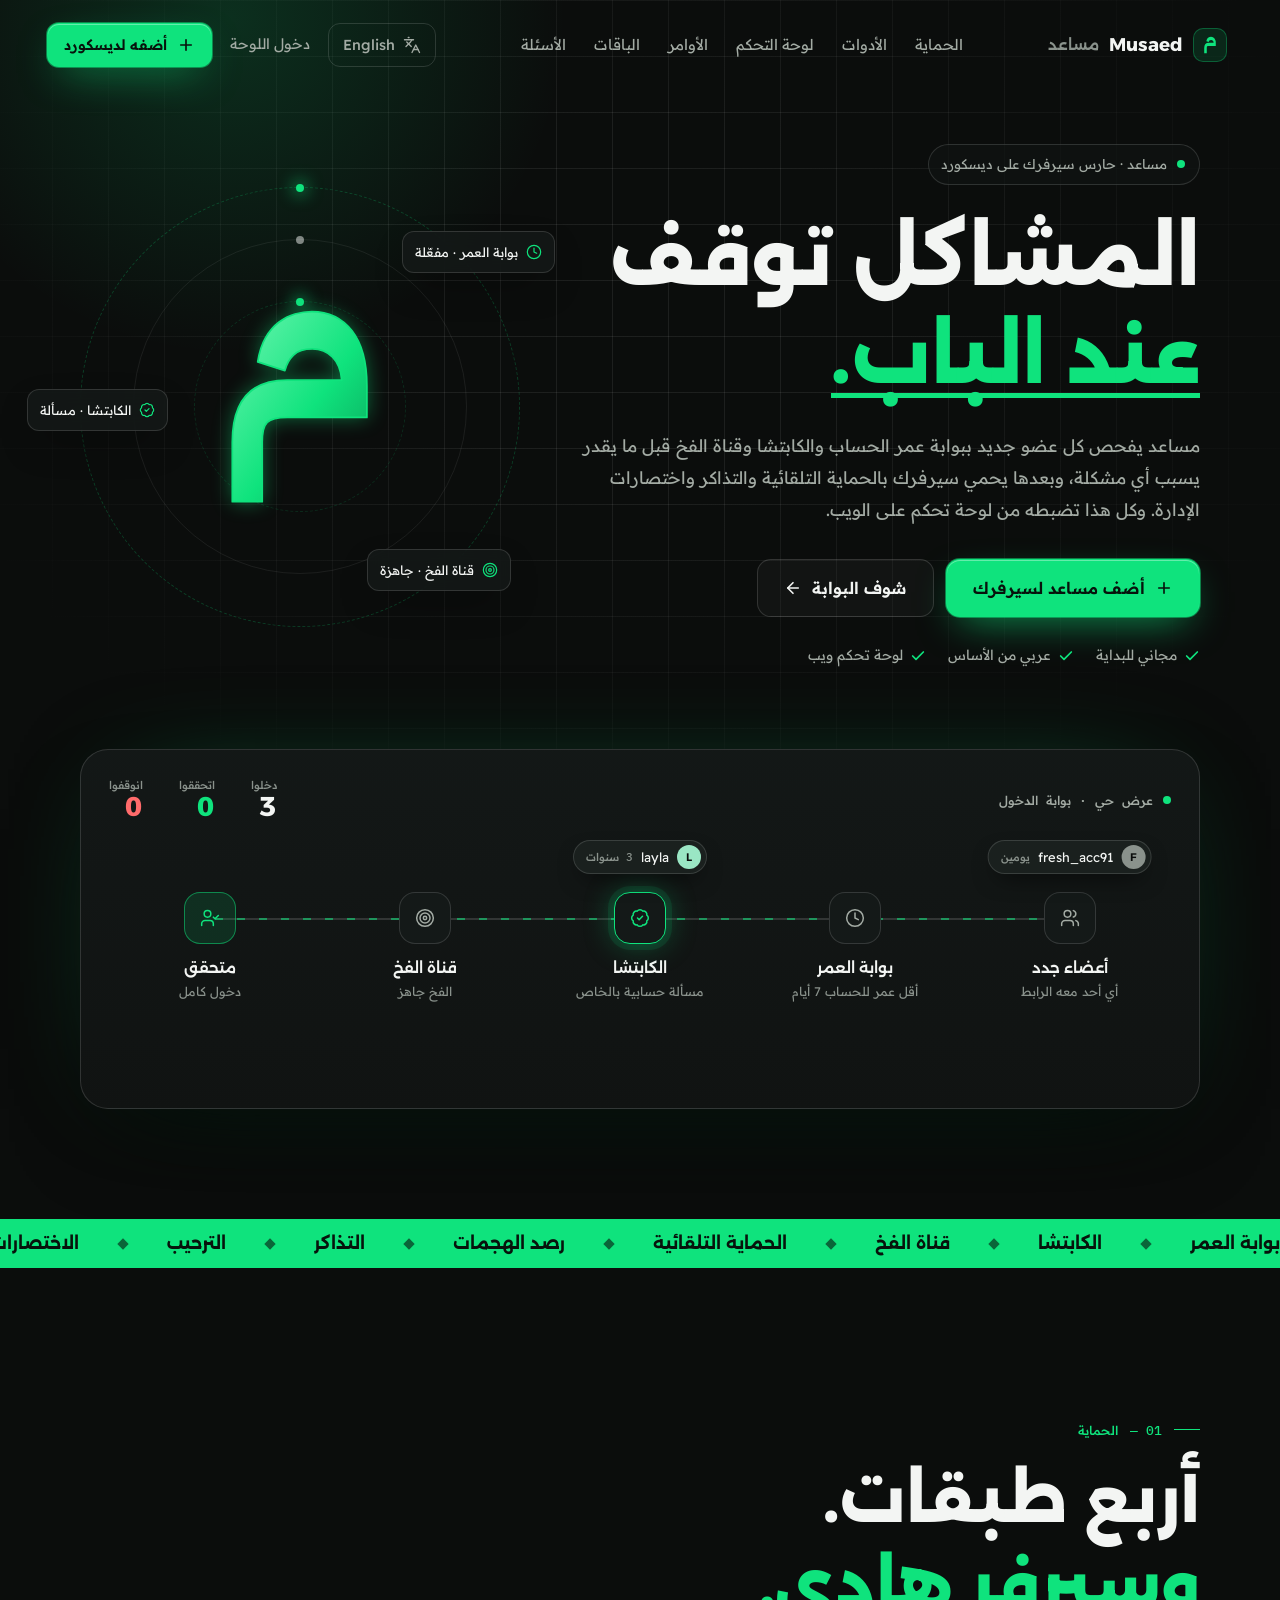
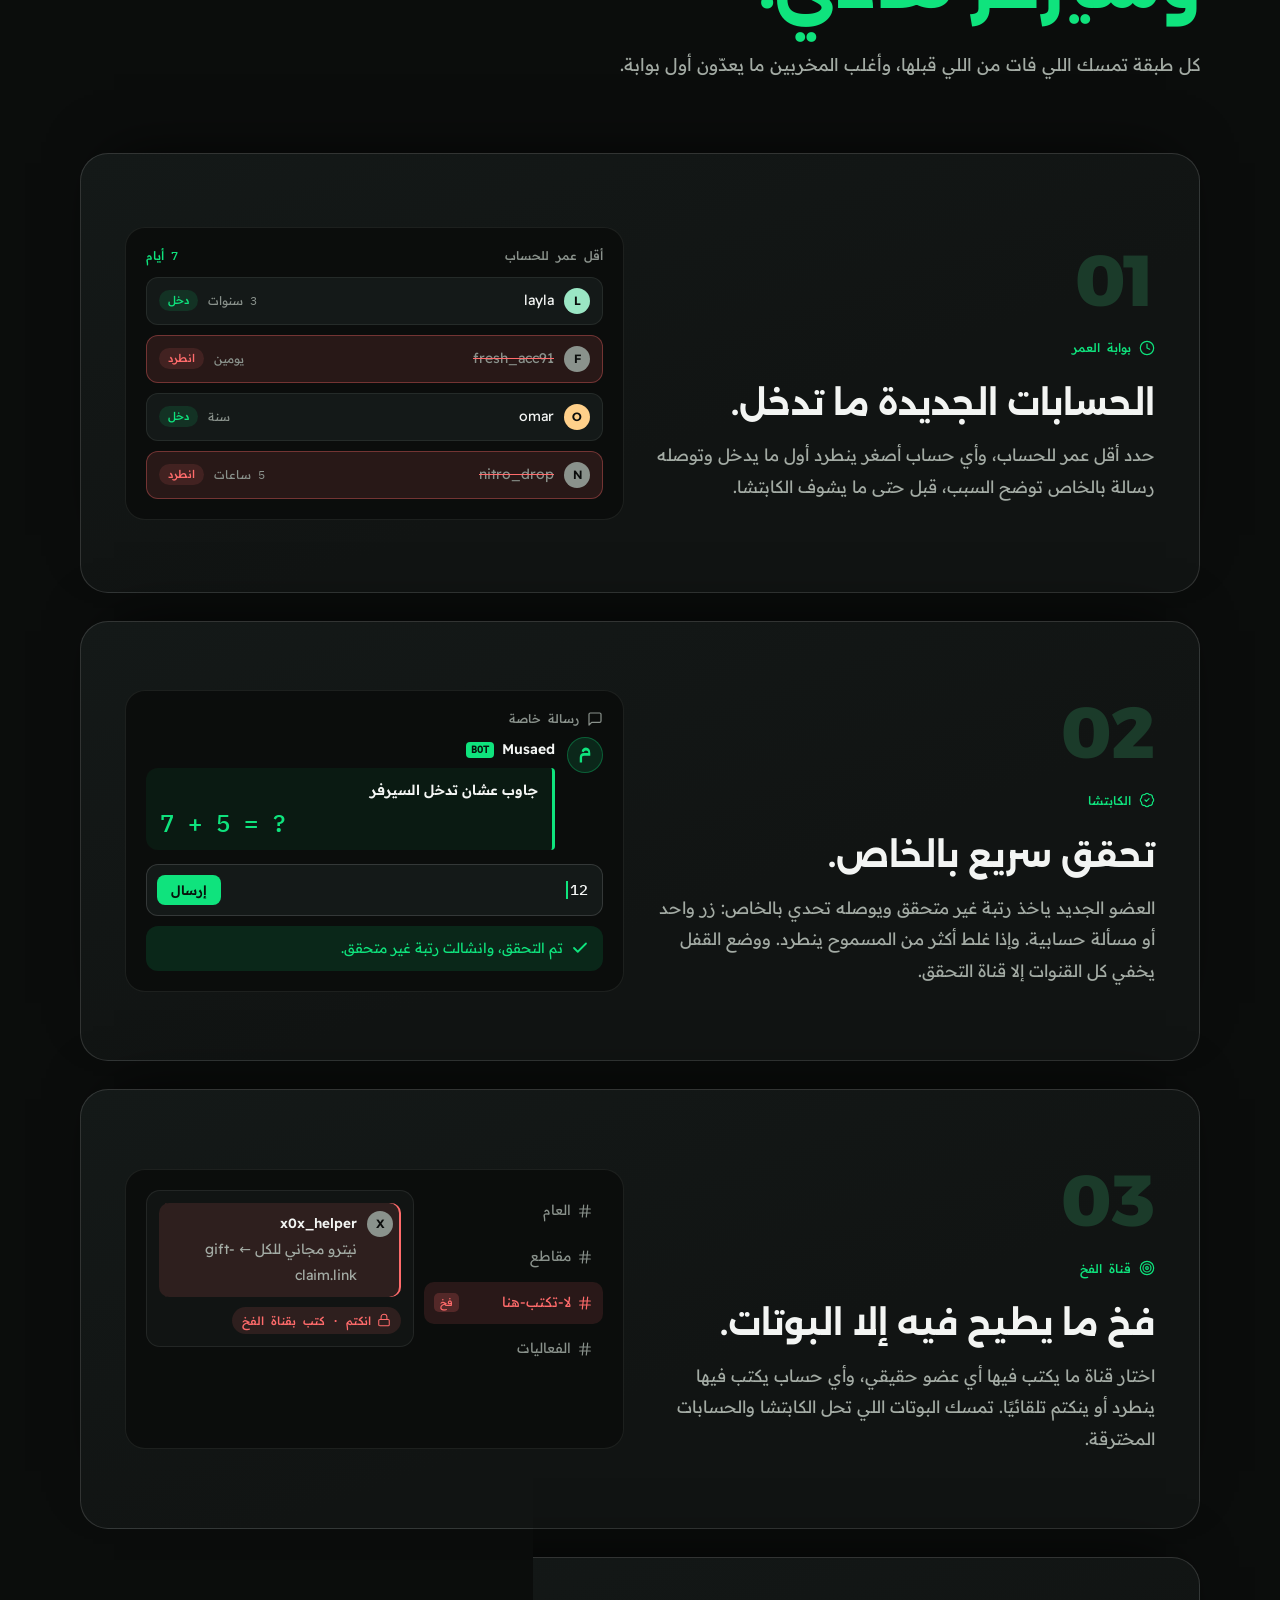
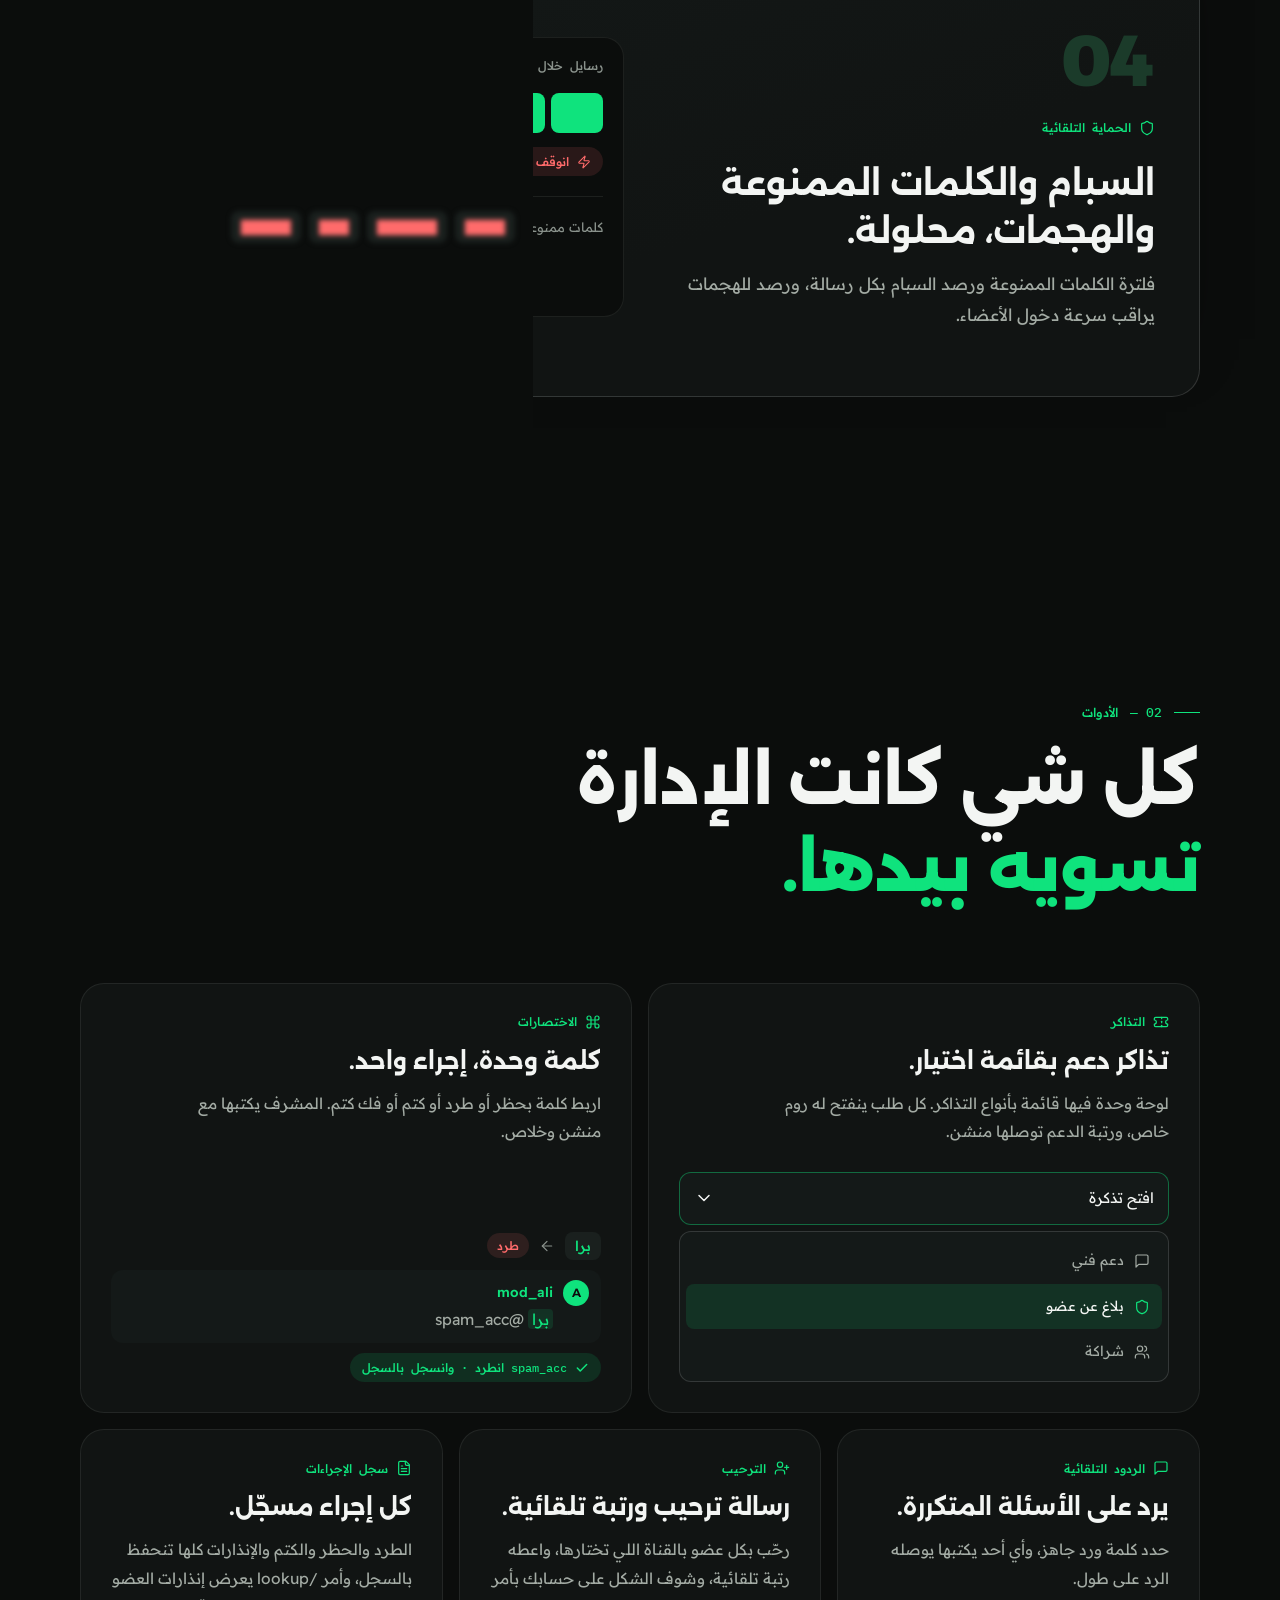
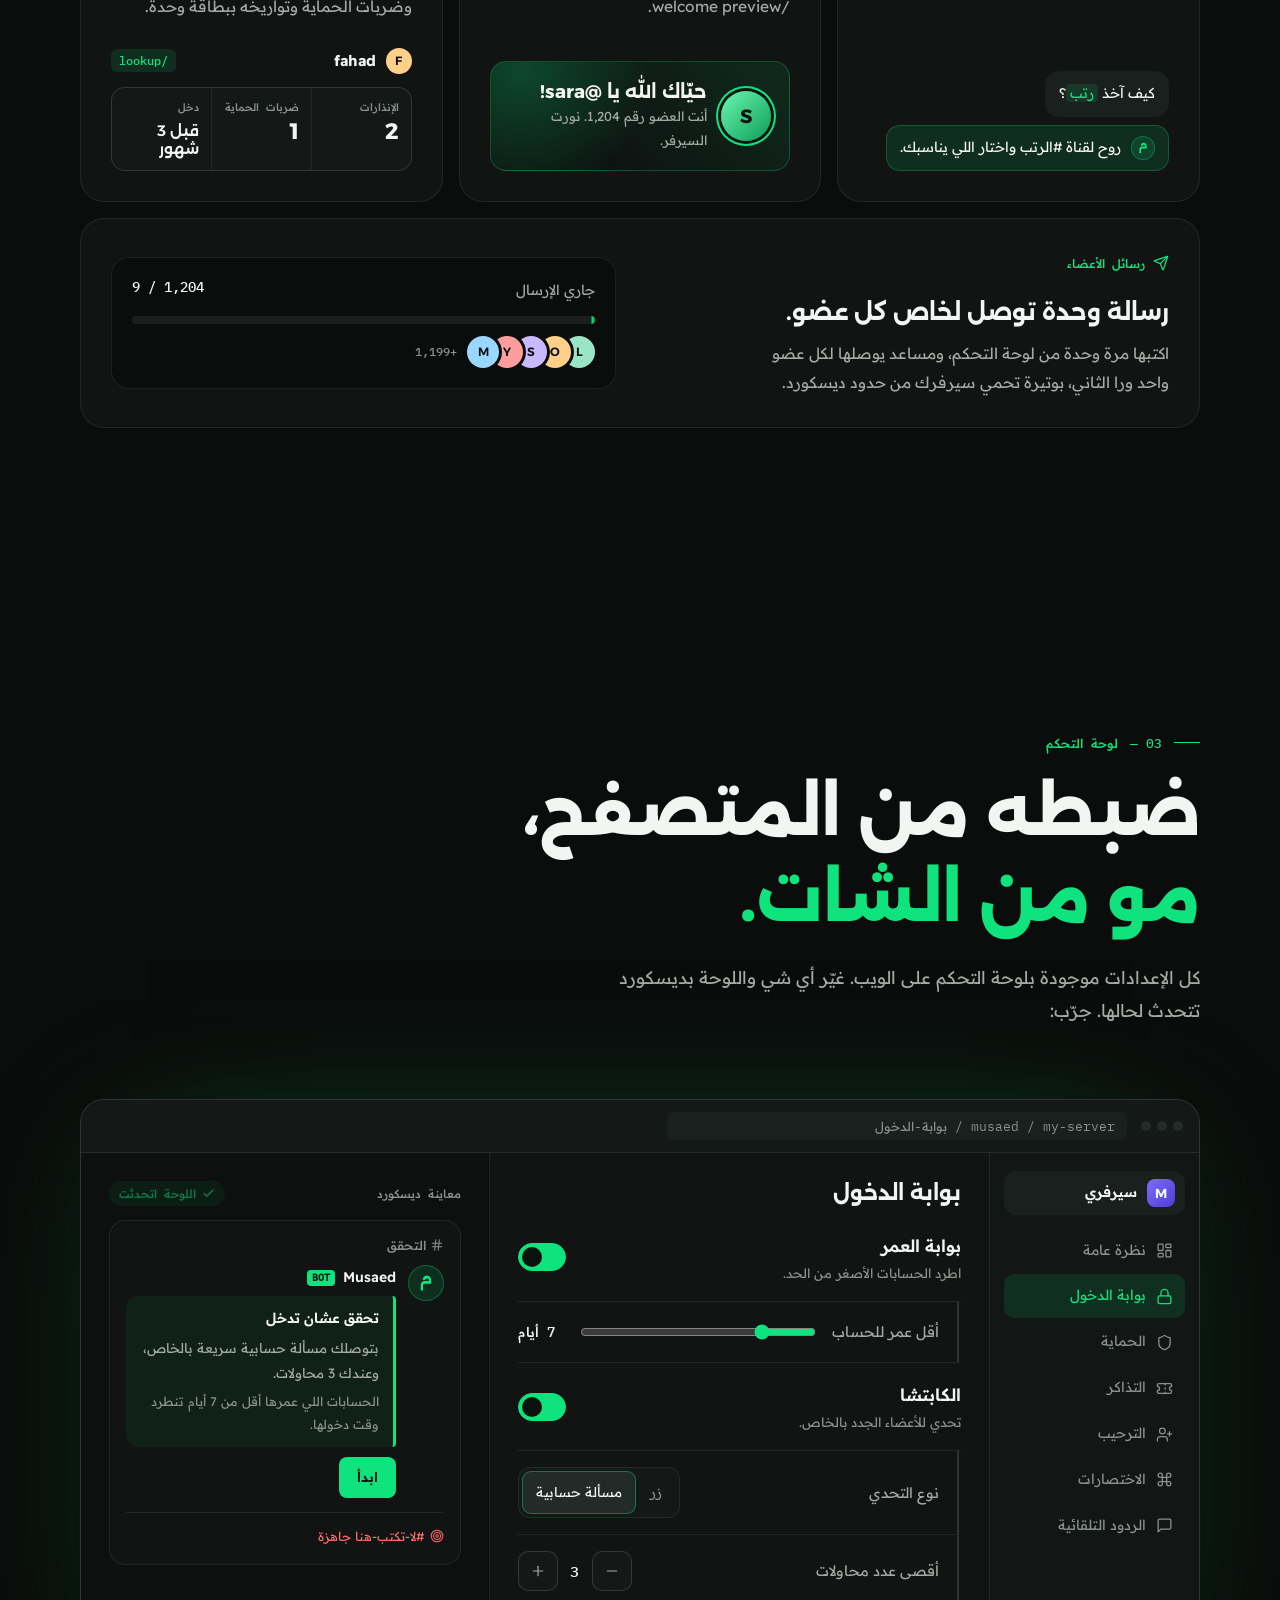
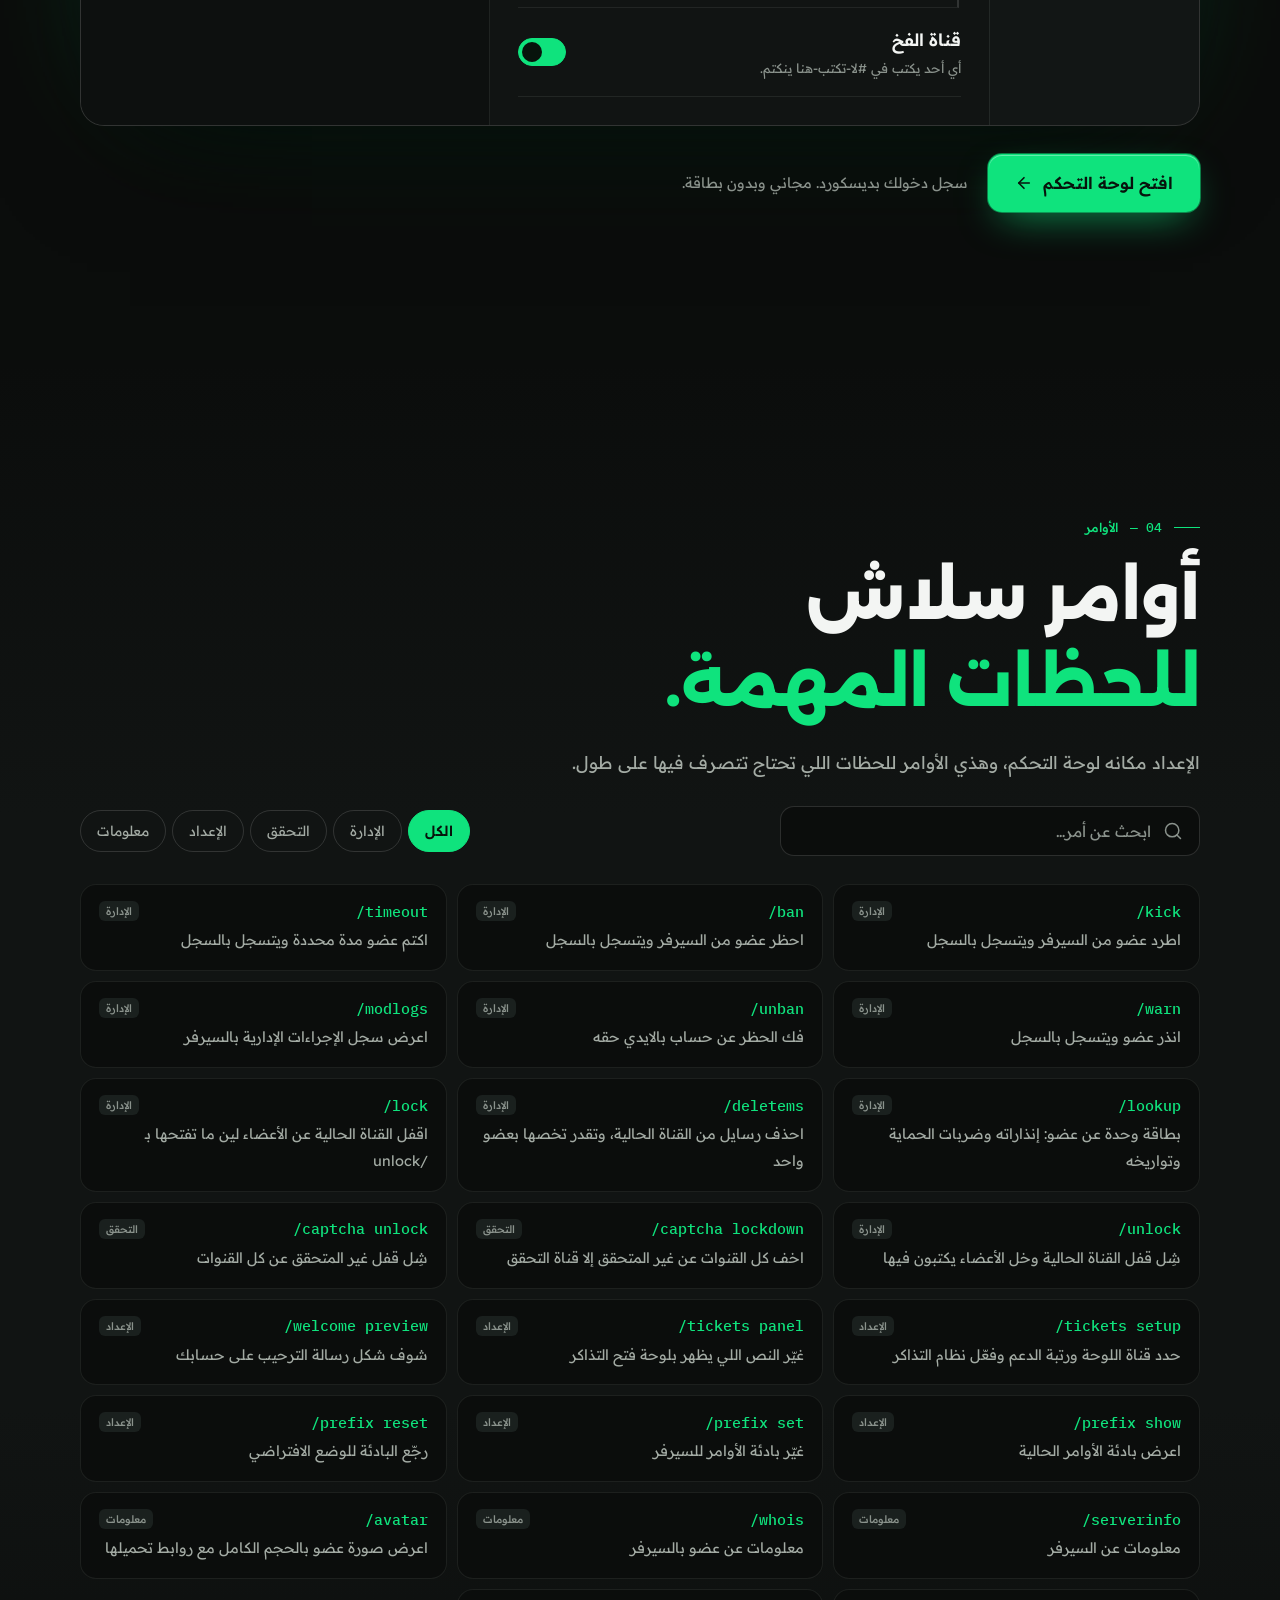
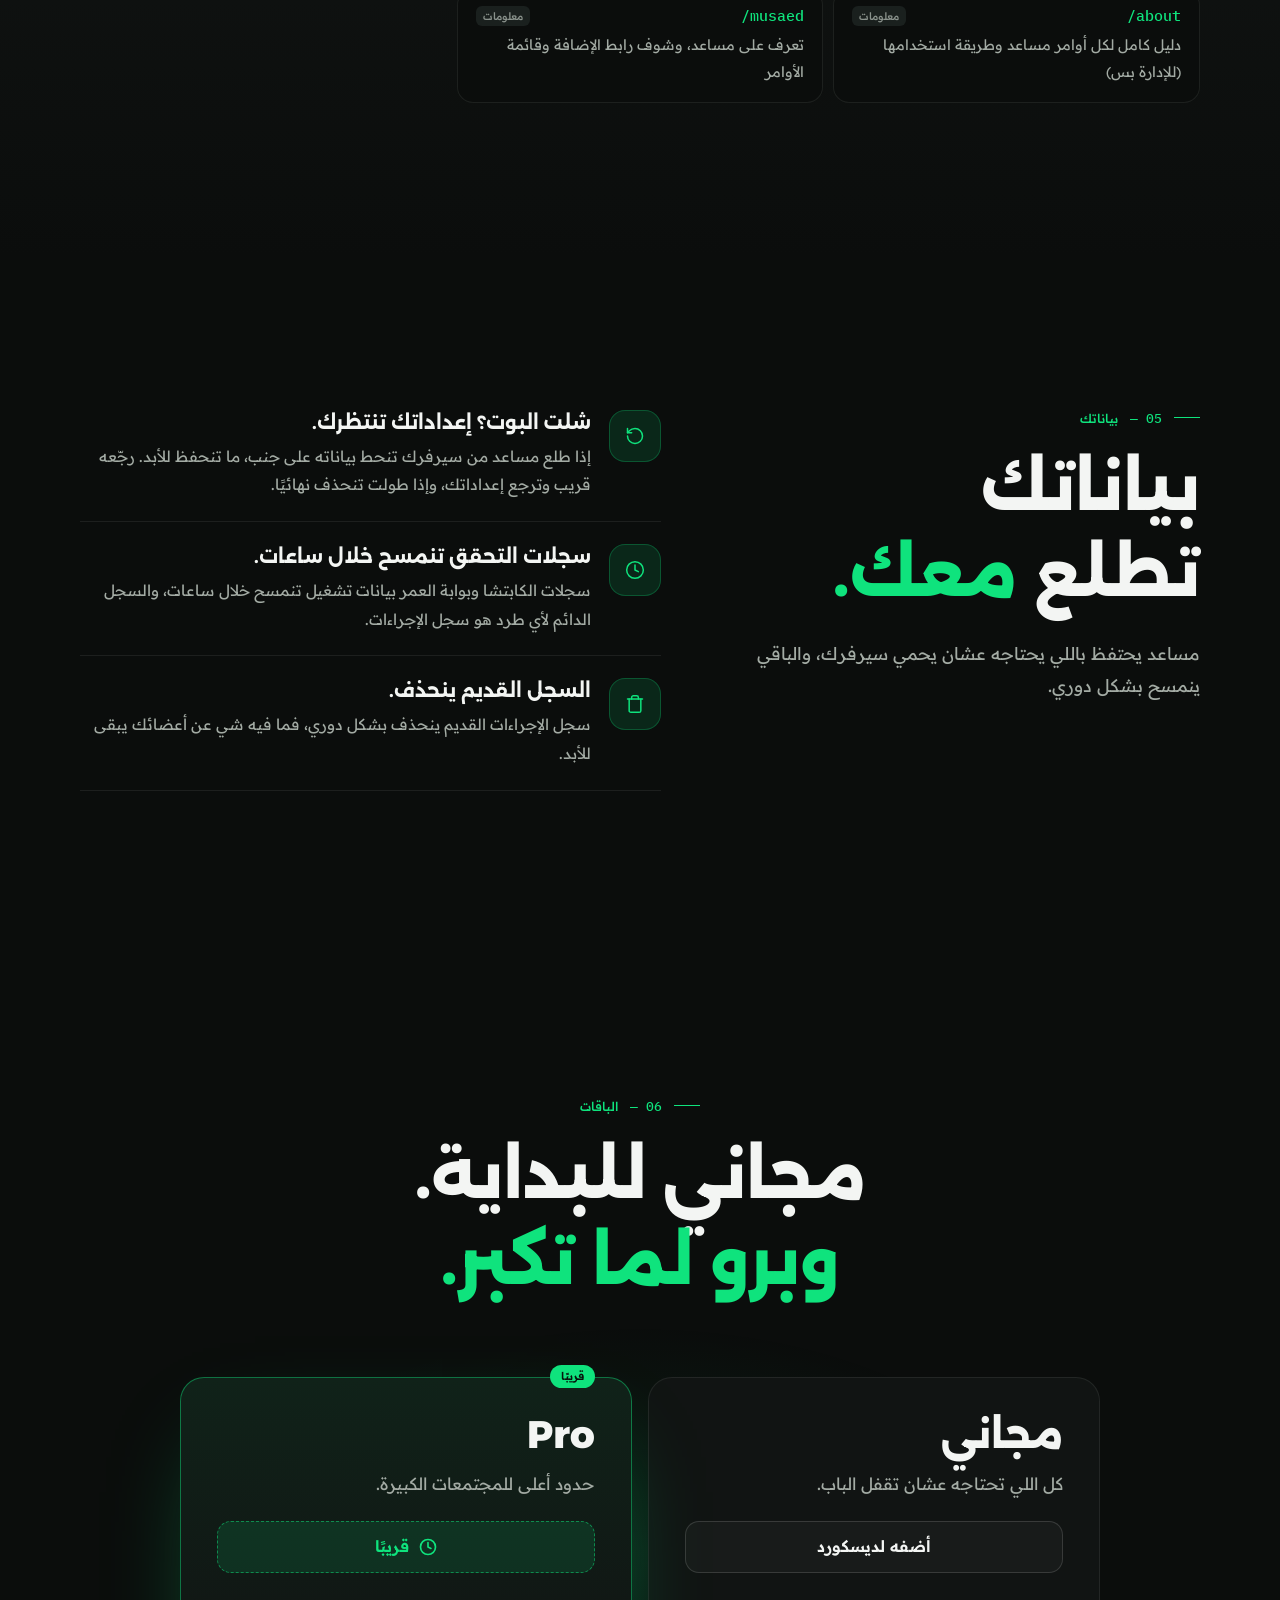
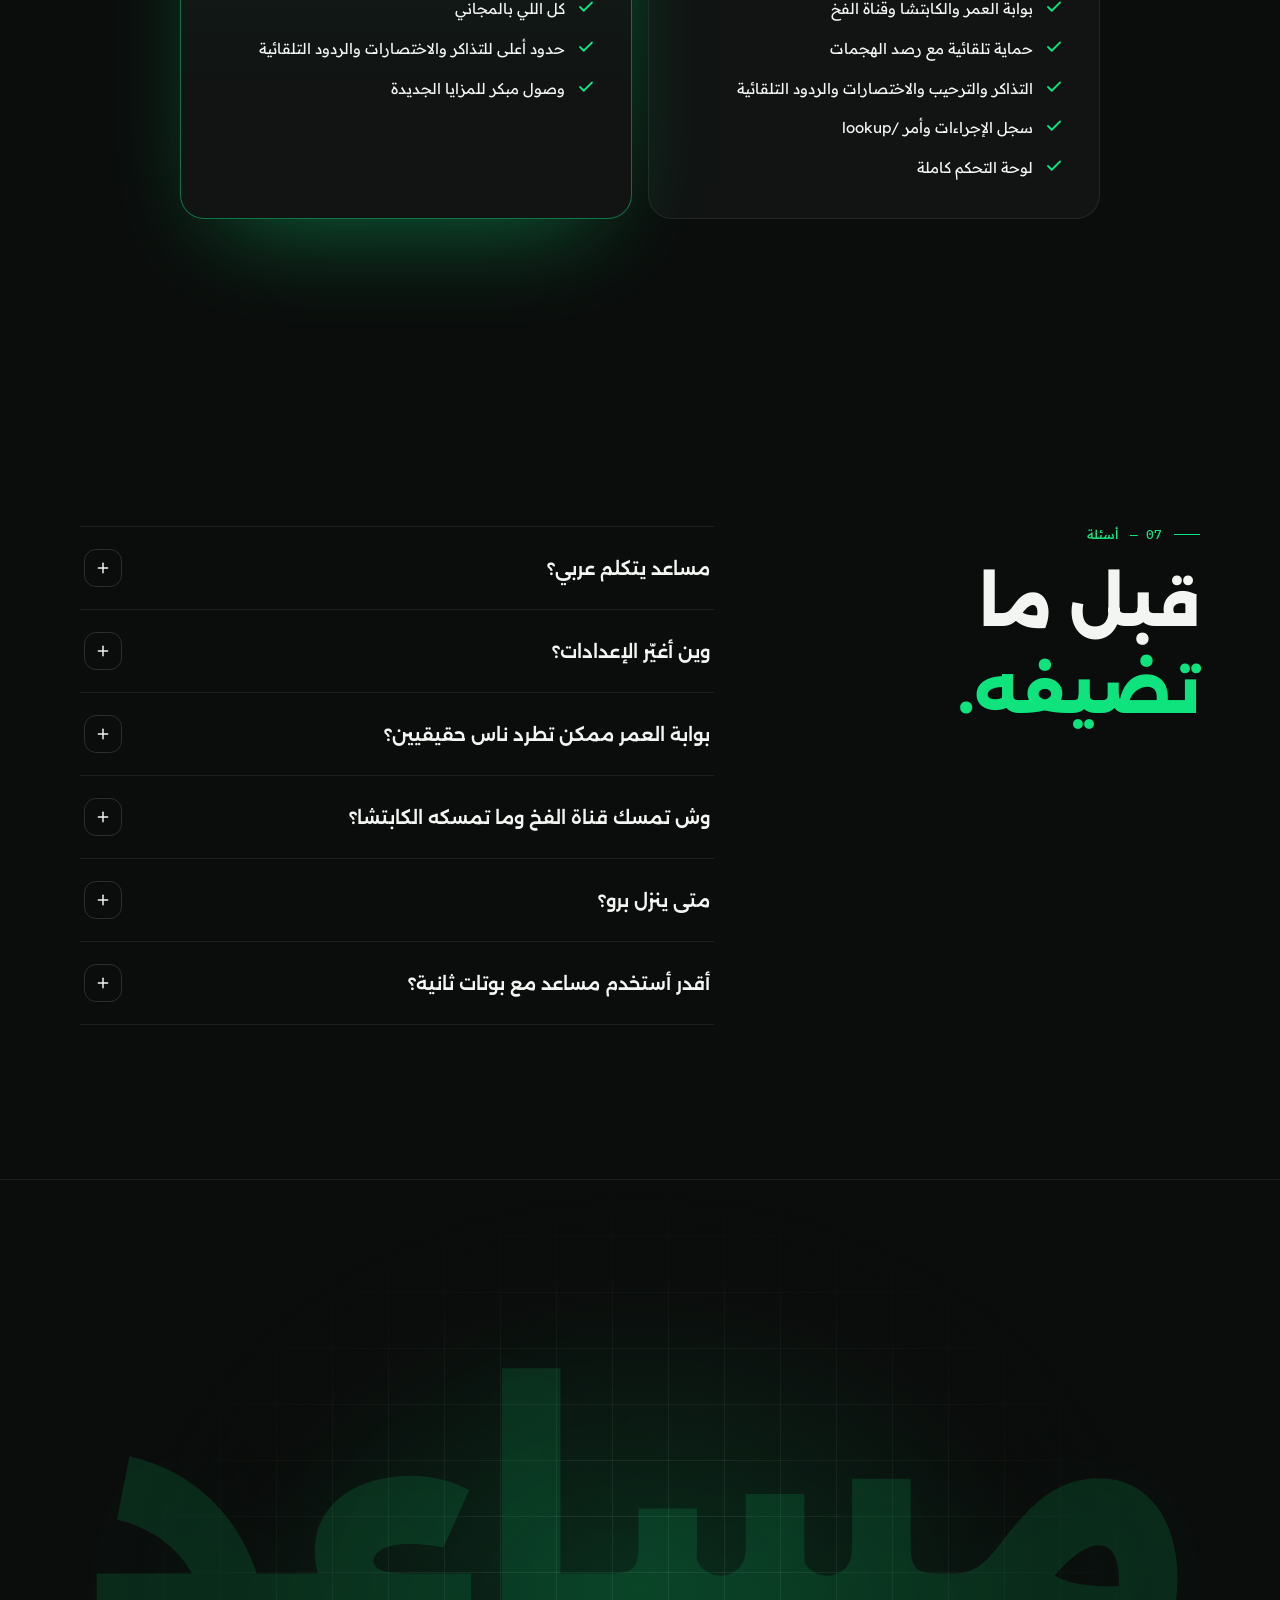
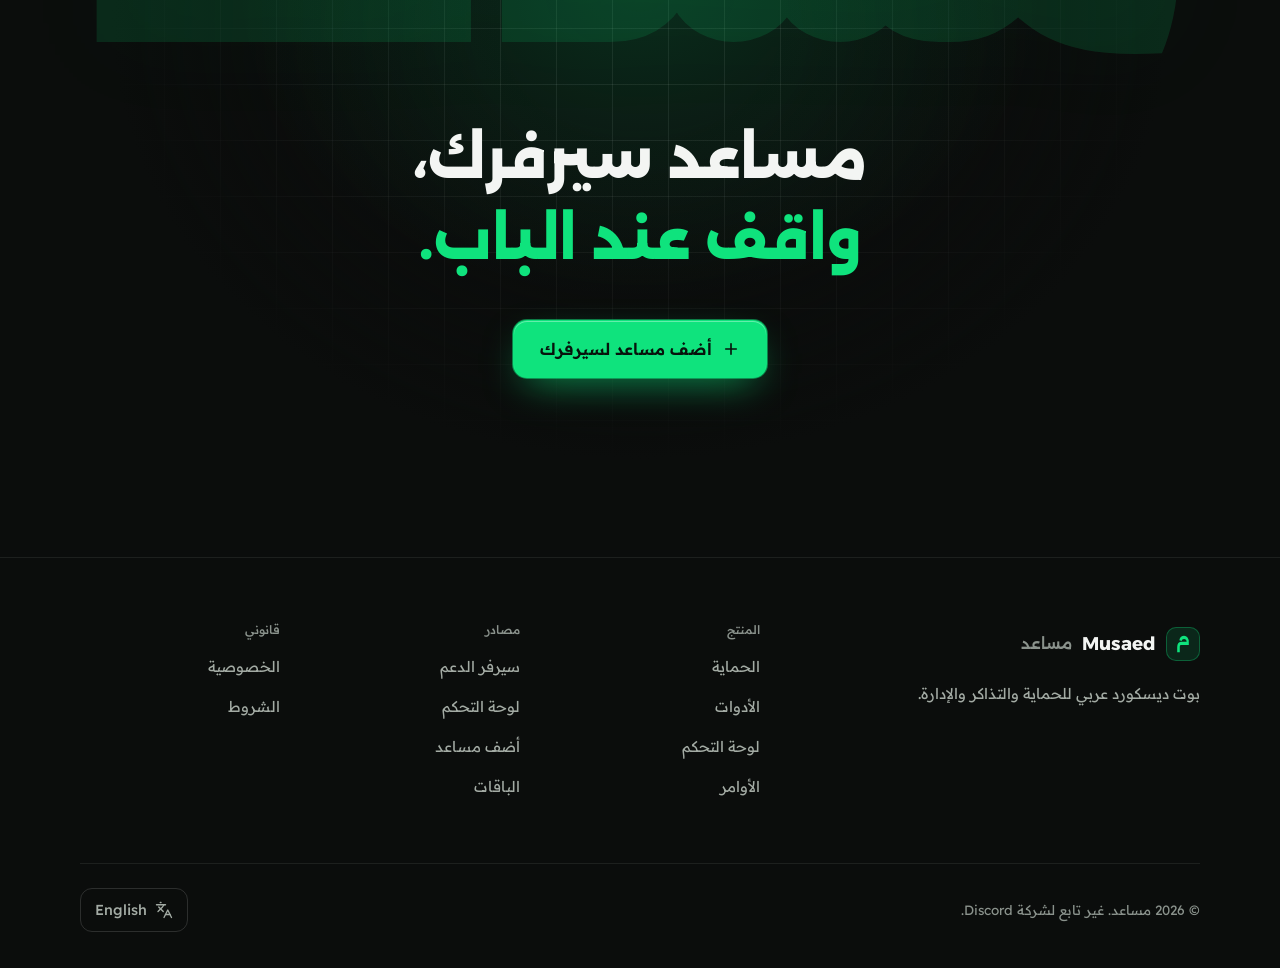
==== commit 3f28509e: "Fix the hero grid and the finale fill on iPhone On a real iPhone the page was flat black and the big" ====
--- a/index.html
+++ b/index.html
@@ -23,7 +23,7 @@
   <link rel="apple-touch-icon" href="assets/Pics/musaed-avatar.png">
   <link rel="preload" href="assets/fonts/alexandria-arabic.woff2" as="font" type="font/woff2" crossorigin>
   <link rel="preload" href="assets/fonts/readexpro-arabic.woff2" as="font" type="font/woff2" crossorigin>
-  <link rel="stylesheet" href="assets/css/styles.css?v=5">
+  <link rel="stylesheet" href="assets/css/styles.css?v=6">
   <script type="application/ld+json">
 {
   "@context": "https://schema.org",
@@ -688,7 +688,7 @@
     <section class="finale" aria-labelledby="finale-title">
       <div class="finale-bg" aria-hidden="true"><div class="grid"></div></div>
       <div class="wrap finale-in">
-        <p class="finale-ar reveal" lang="ar" aria-hidden="true">مساعد</p>
+        <p class="finale-ar reveal" lang="ar" aria-hidden="true" data-word="مساعد">مساعد</p>
         <h2 class="finale-title reveal" id="finale-title" data-i18n="fin.title">Your server's helper, <em>standing at the door.</em></h2>
         <div class="reveal">
           <a class="btn btn-primary btn-lg" href="https://discord.com/oauth2/authorize?client_id=1341863717247258655&amp;permissions=8&amp;integration_type=0&amp;scope=bot+applications.commands" target="_blank" rel="noopener"><svg class="i" aria-hidden="true"><use href="#i-plus"/></svg><span data-i18n="cta.addLong">Add Musaed to your server</span></a>
--- a/assets/css/styles.css
+++ b/assets/css/styles.css
@@ -244,19 +244,27 @@
   padding: clamp(120px, 16vh, 170px) 0 clamp(72px, 9vw, 110px);
 }
 .hero-bg { position: absolute; inset: 0; z-index: -1; pointer-events: none; }
+/* The grid's edges fade under an overlay in the page colour, not a mask-image:
+   on a real iPhone the masked grid painted as nothing at all. Every grid sits
+   on the plain body background, so a --bg overlay looks the same as the mask
+   did. --fade is the overlay; each use sets its own shape. */
 .grid {
+  --fade: radial-gradient(ellipse 75% 60% at 50% 25%, transparent 25%, var(--bg) 75%);
   position: absolute; inset: 0;
   background-image: linear-gradient(var(--line) 1px, transparent 1px), linear-gradient(90deg, var(--line) 1px, transparent 1px);
   background-size: 56px 56px; background-position: center top;
-  -webkit-mask-image: radial-gradient(ellipse 75% 60% at 50% 25%, #000 25%, transparent 75%);
-  mask-image: radial-gradient(ellipse 75% 60% at 50% 25%, #000 25%, transparent 75%);
-}
-.hero .grid::after {
-  content: ''; position: absolute; inset: 0;
-  background-image: linear-gradient(rgba(15, 227, 125, .35) 1px, transparent 1px), linear-gradient(90deg, rgba(15, 227, 125, .35) 1px, transparent 1px);
-  background-size: 56px 56px; background-position: center top;
-  -webkit-mask-image: radial-gradient(220px circle at var(--mx, -500px) var(--my, -500px), #000, transparent 70%);
-  mask-image: radial-gradient(220px circle at var(--mx, -500px) var(--my, -500px), #000, transparent 70%);
+}
+.grid::after { content: ''; position: absolute; inset: 0; background: var(--fade); }
+/* The pointer glow is desktop-only (main.js only tracks a fine pointer), so it
+   keeps its mask and never ships to a phone. ::before, so the fade covers it. */
+@media (hover: hover) and (pointer: fine) {
+  .hero .grid::before {
+    content: ''; position: absolute; inset: 0;
+    background-image: linear-gradient(rgba(15, 227, 125, .35) 1px, transparent 1px), linear-gradient(90deg, rgba(15, 227, 125, .35) 1px, transparent 1px);
+    background-size: 56px 56px; background-position: center top;
+    -webkit-mask-image: radial-gradient(220px circle at var(--mx, -500px) var(--my, -500px), #000, transparent 70%);
+    mask-image: radial-gradient(220px circle at var(--mx, -500px) var(--my, -500px), #000, transparent 70%);
+  }
 }
 .scan {
   position: absolute; left: 0; right: 0; top: 0; height: 1px;
@@ -871,17 +879,27 @@
 /* ---------- Finale ---------- */
 .finale { position: relative; isolation: isolate; overflow: hidden; text-align: center; padding: clamp(100px, 14vw, 180px) 0; border-top: 1px solid var(--line); }
 .finale-bg { position: absolute; inset: 0; z-index: -1; }
-.finale-bg .grid { -webkit-mask-image: radial-gradient(ellipse 55% 60% at 50% 45%, #000 20%, transparent 75%); mask-image: radial-gradient(ellipse 55% 60% at 50% 45%, #000 20%, transparent 75%); }
+.finale-bg .grid { --fade: radial-gradient(ellipse 55% 60% at 50% 45%, transparent 20%, var(--bg) 75%); }
 .finale-bg::after { content: ''; position: absolute; inset: 0; background: radial-gradient(ellipse 45% 45% at 50% 42%, rgba(15, 227, 125, .14), transparent 70%); }
+/* Two solid copies of the word (from data-word) over the element's own
+   invisible text, which only holds the space: ::before is the dim one, faded
+   with opacity; ::after is the fill, revealed from the right by clip-path as
+   --fill goes 0 → 1. Not background-clip:text with an animated
+   background-size: iOS WebKit painted that once and never repainted it as
+   --fill changed, so on a phone the word stayed dim. And not a translucent
+   `color`: Alexandria's overlapping contours show through one (see
+   docs/claude/implementation-reference.md "Gotchas"); `opacity` flattens the
+   glyphs first, so they don't. */
 .finale-ar {
+  position: relative;
   direction: rtl; font: 900 clamp(6rem, 24vw, 19rem)/1.15 var(--f-display); letter-spacing: normal;
   color: transparent;
-  background:
-    linear-gradient(var(--accent), var(--accent)) no-repeat right center / calc(var(--fill, 0) * 100%) 100%,
-    linear-gradient(rgba(15, 227, 125, .13), rgba(15, 227, 125, .13));
-  -webkit-background-clip: text; background-clip: text;
   filter: drop-shadow(0 0 50px rgba(15, 227, 125, .2));
 }
+.finale-ar::before,
+.finale-ar::after { content: attr(data-word); position: absolute; inset: 0; color: var(--accent); }
+.finale-ar::before { opacity: .13; }
+.finale-ar::after { clip-path: inset(0 0 0 calc((1 - var(--fill, 0)) * 100%)); }
 .finale-title { font: 800 clamp(1.9rem, 4.4vw, 3.6rem)/1.12 var(--f-display); letter-spacing: -.035em; max-width: 19ch; margin: 8px auto 40px; text-wrap: balance; }
 html[lang="ar"] .finale-title { line-height: 1.45; }
 .finale-title em { font-style: normal; color: var(--accent); }
@@ -900,7 +918,7 @@
 
 /* ---------- 404 ---------- */
 .nf { min-height: 100svh; display: grid; place-items: center; position: relative; isolation: isolate; overflow: hidden; text-align: center; padding: 40px 16px; }
-.nf .hero-bg .grid { -webkit-mask-image: radial-gradient(ellipse 60% 60% at 50% 50%, #000 20%, transparent 75%); mask-image: radial-gradient(ellipse 60% 60% at 50% 50%, #000 20%, transparent 75%); }
+.nf .hero-bg .grid { --fade: radial-gradient(ellipse 60% 60% at 50% 50%, transparent 20%, var(--bg) 75%); }
 .nf-mark { width: 64px; height: 64px; margin: 0 auto 8px; color: var(--accent); filter: drop-shadow(0 0 30px rgba(15, 227, 125, .5)); }
 .nf-code { font: 900 clamp(6rem, 22vw, 14rem)/1 var(--f-display); letter-spacing: -.06em; color: #0e3824; }
 .nf h1 { font: 800 clamp(1.8rem, 4vw, 2.8rem)/1.2 var(--f-display); margin: 8px 0 6px; }
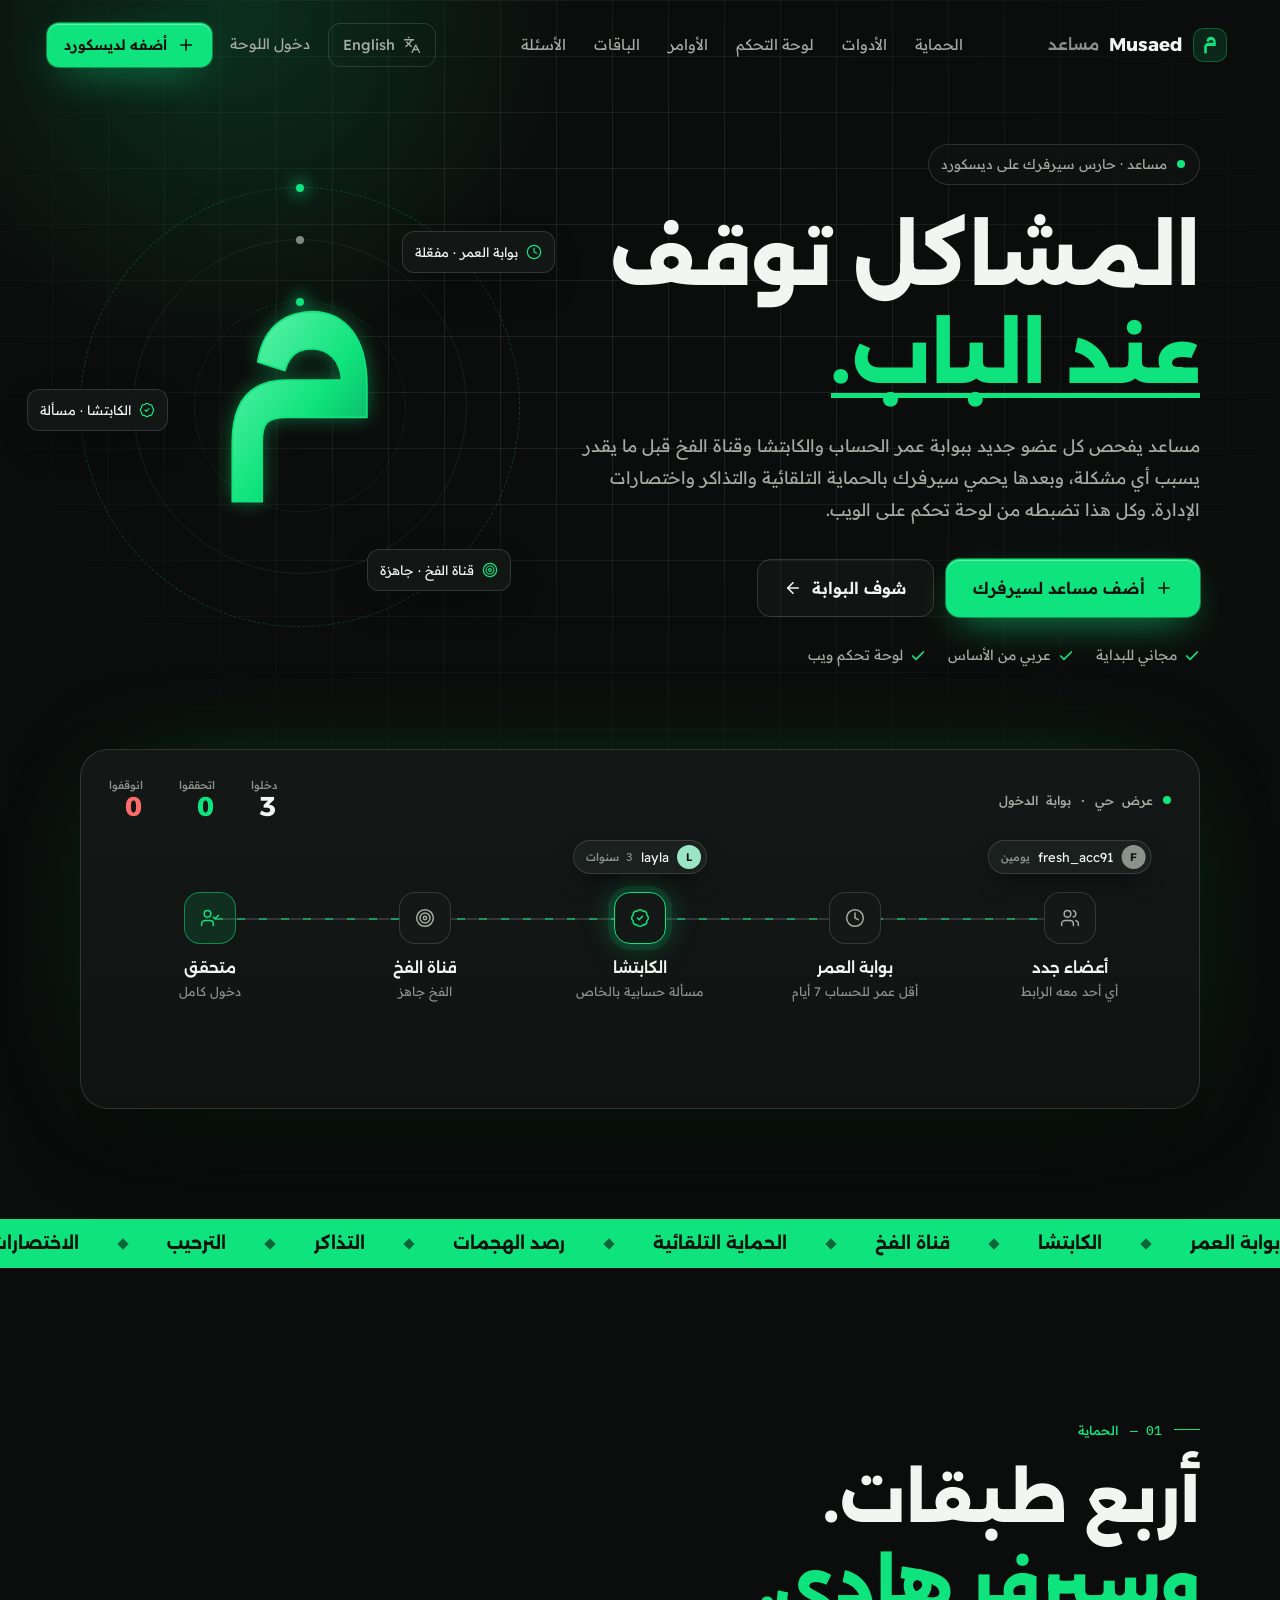
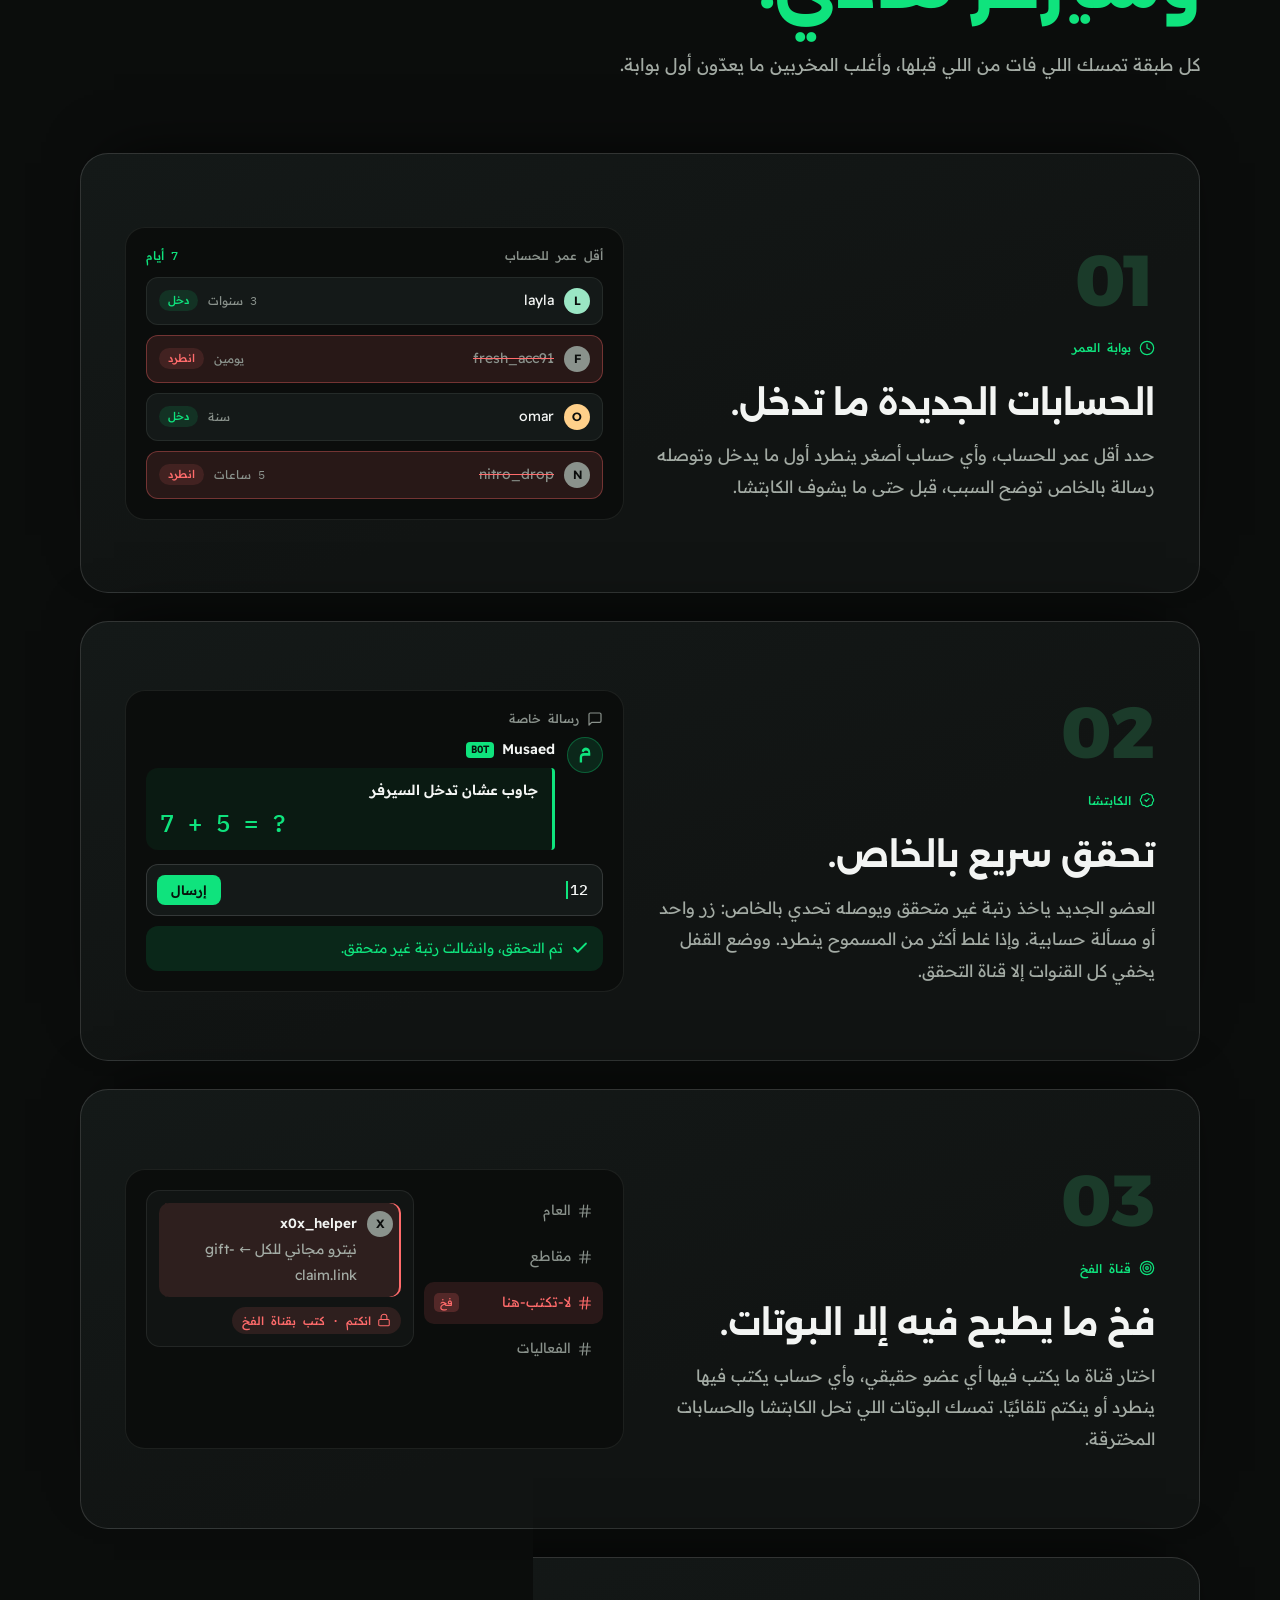
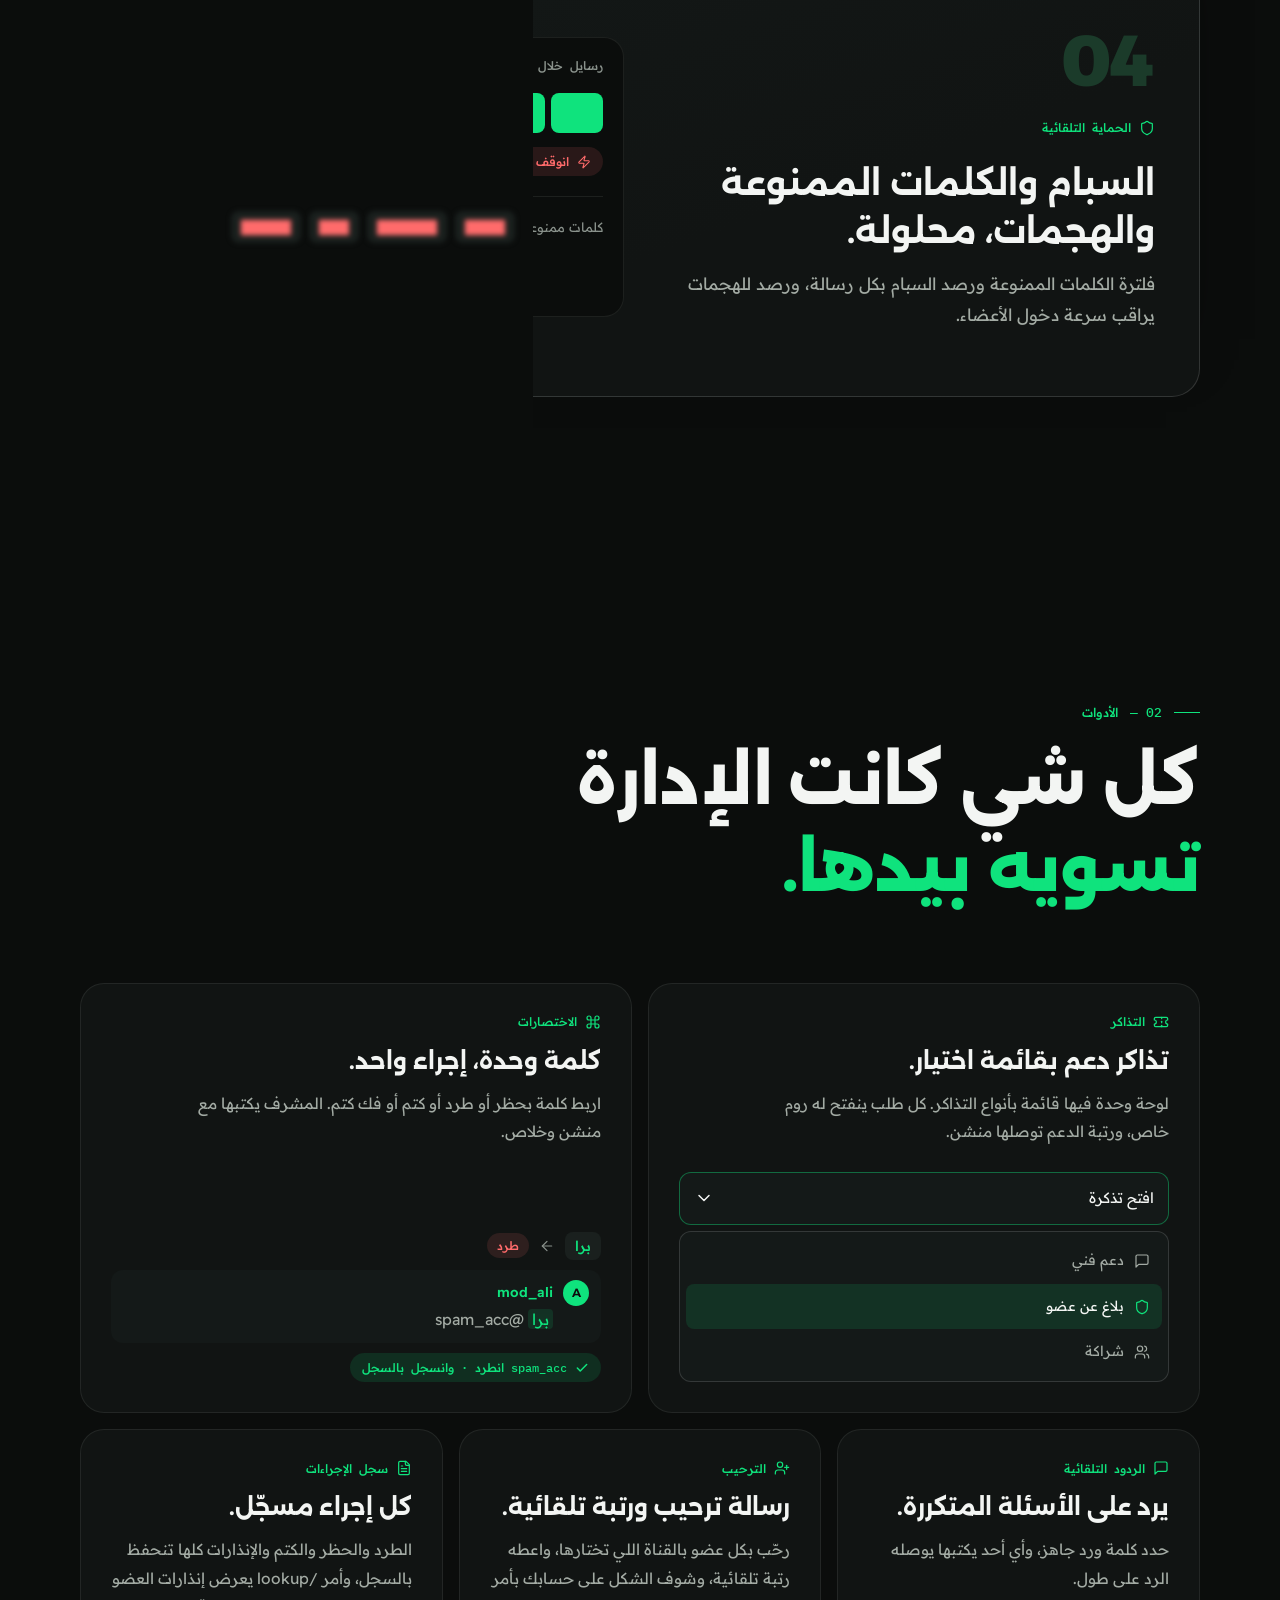
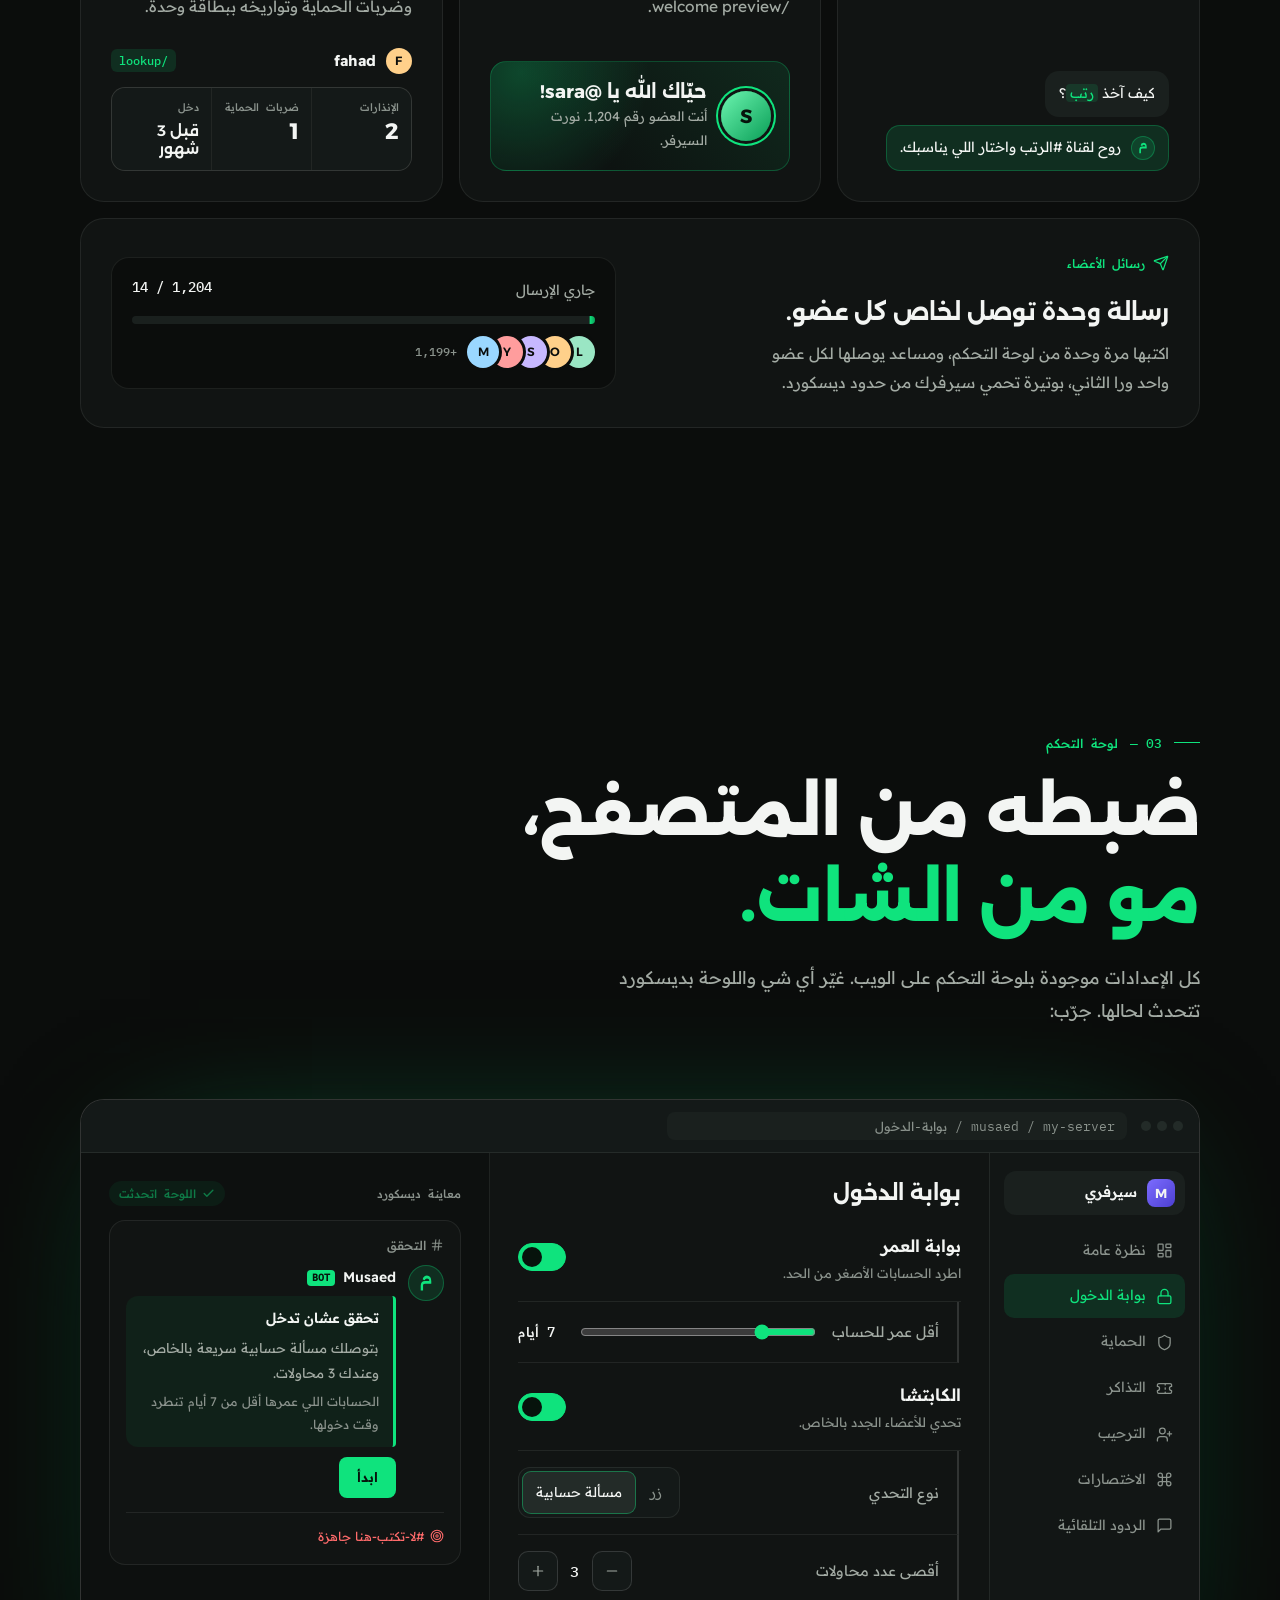
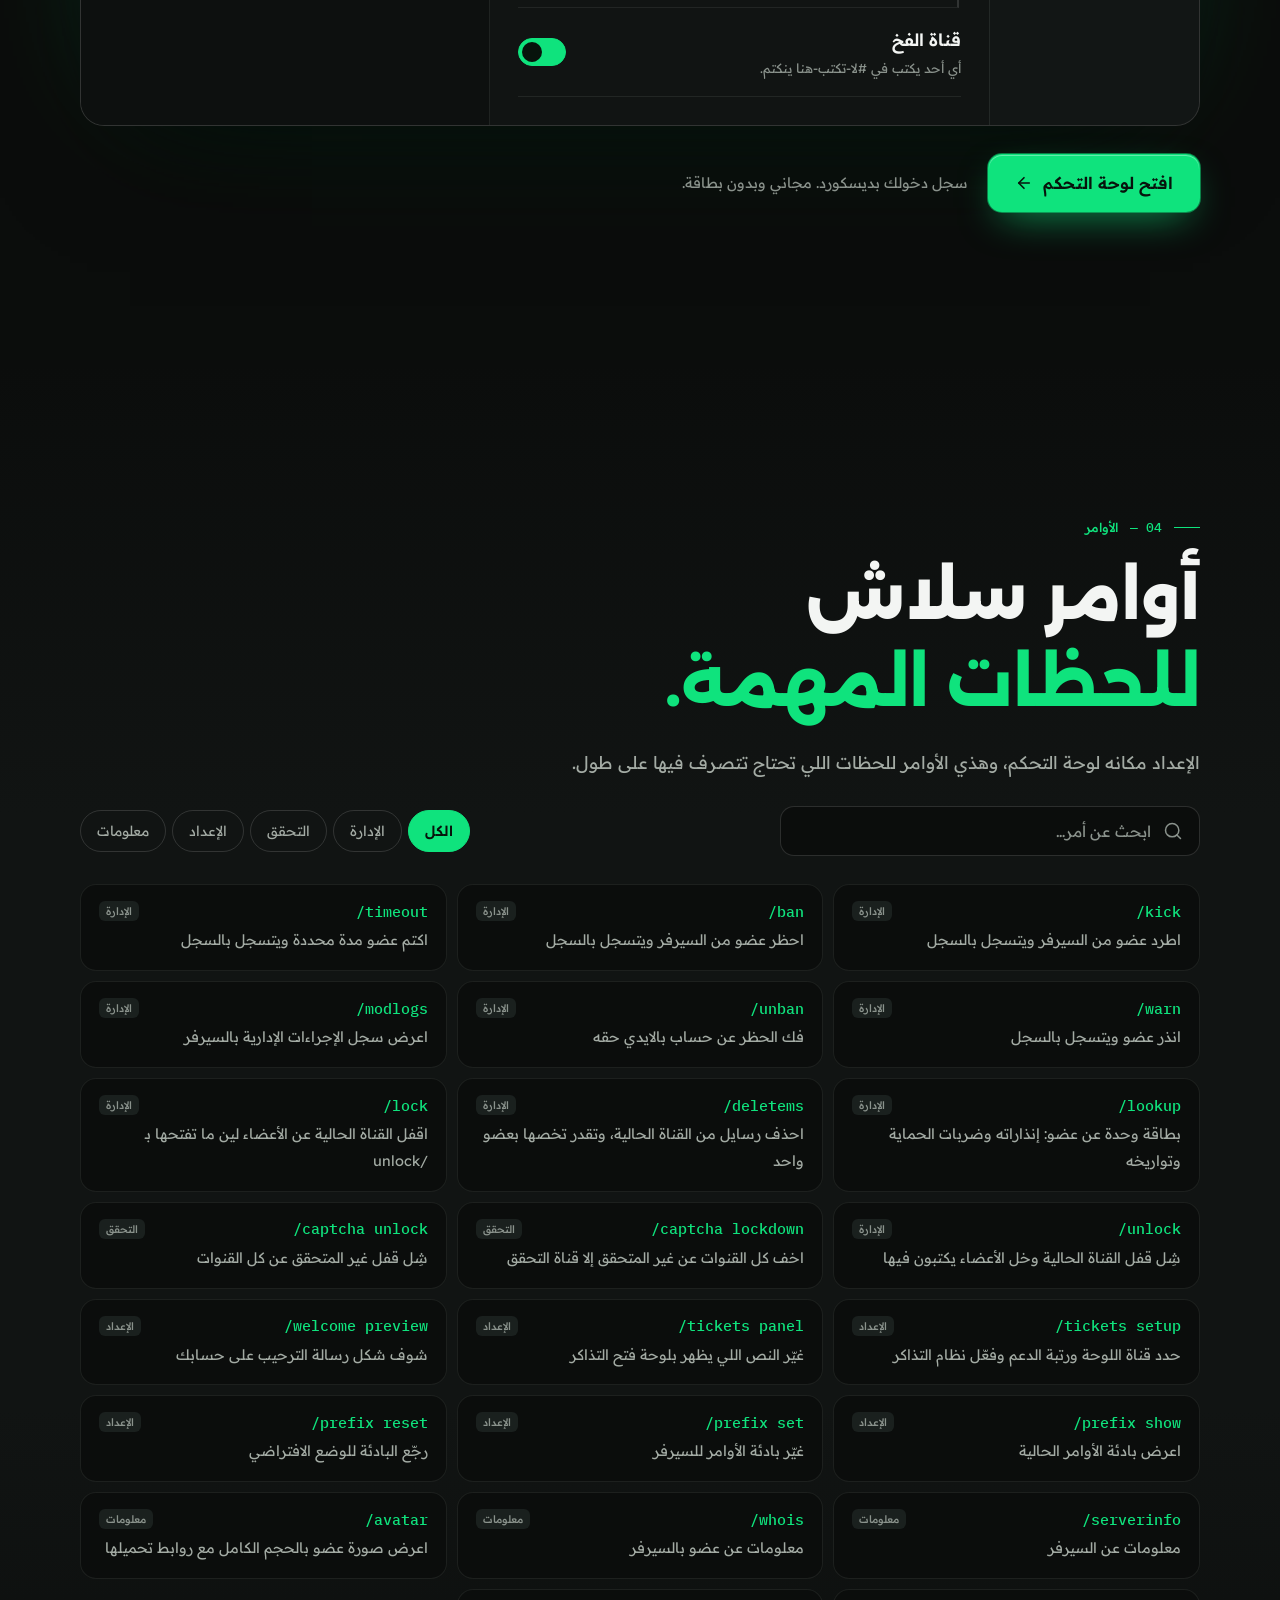
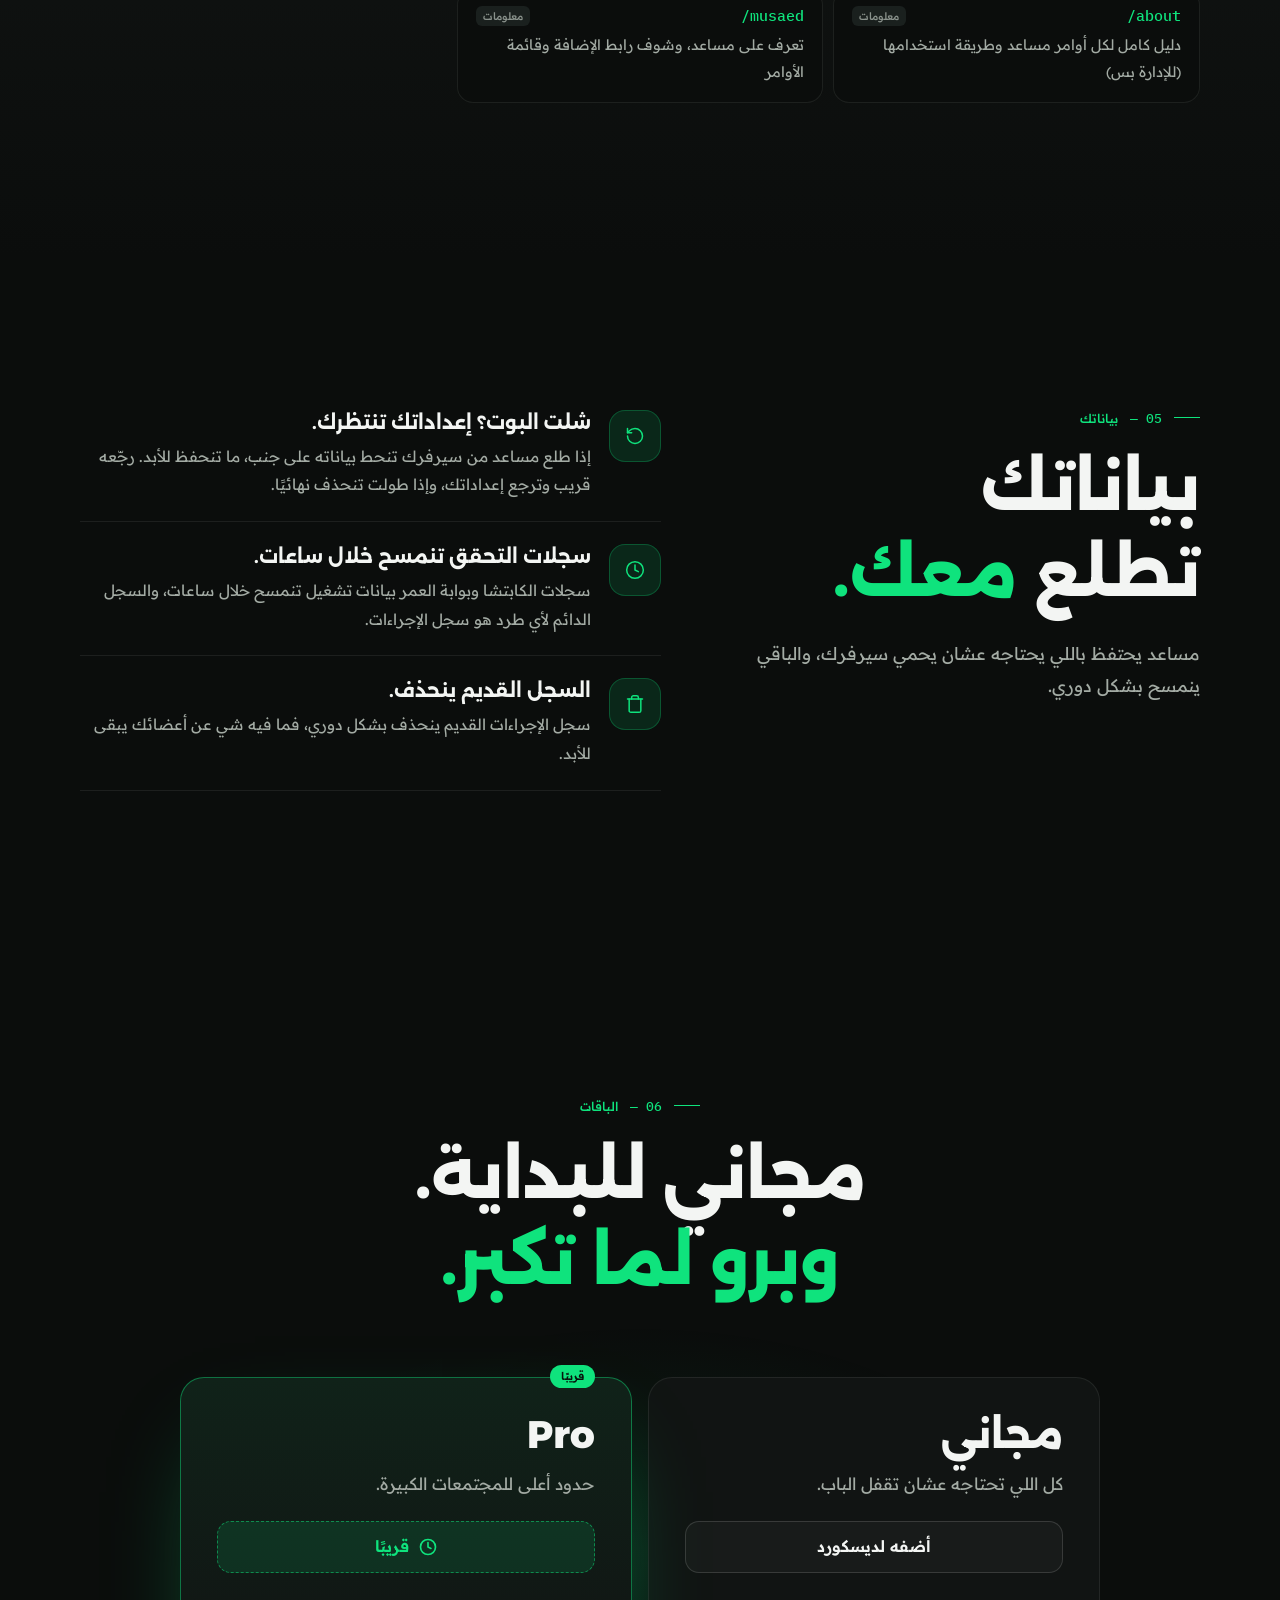
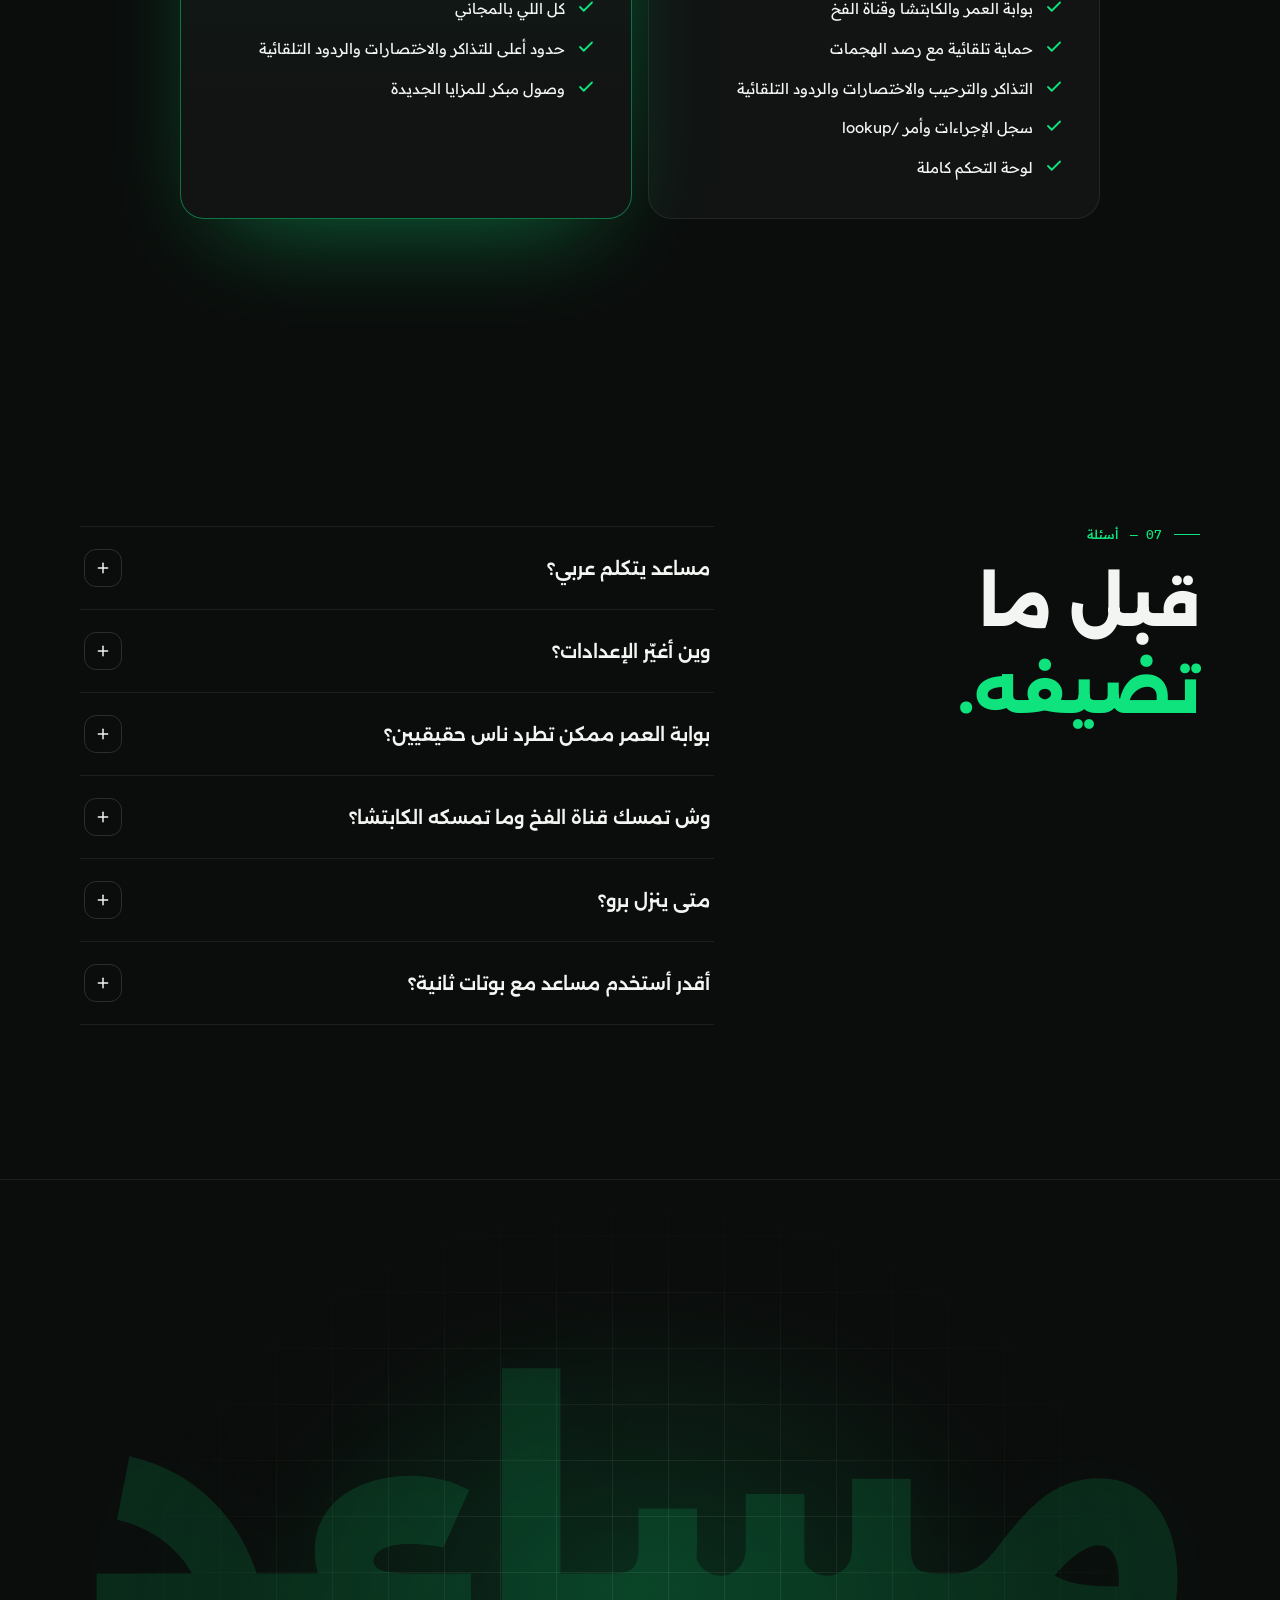
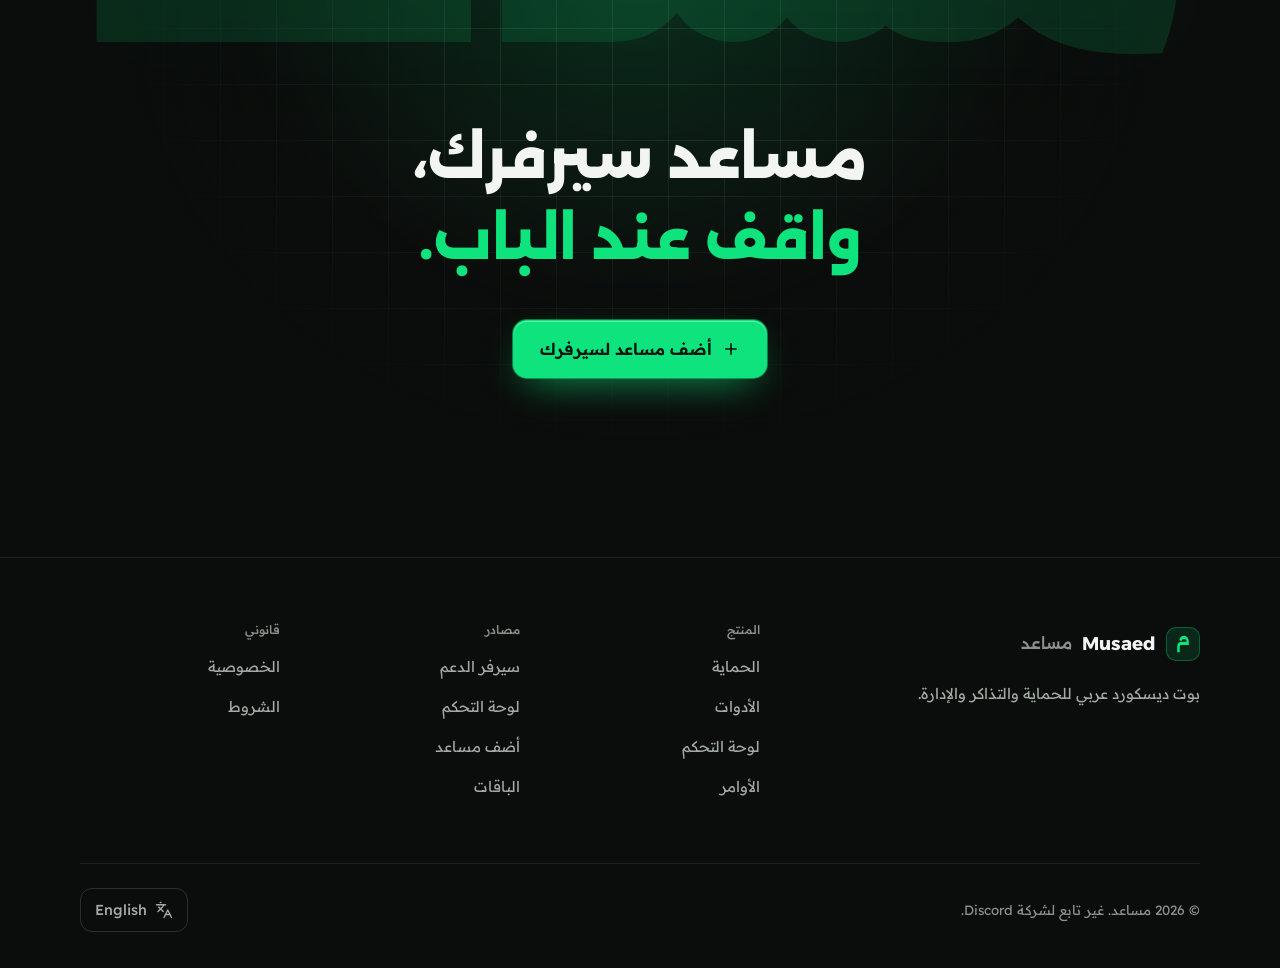
==== commit 320677cf: "Draw the grid as an SVG tile, and say what Musaed means in English The grid was still missing on a r" ====
--- a/index.html
+++ b/index.html
@@ -23,7 +23,7 @@
   <link rel="apple-touch-icon" href="assets/Pics/musaed-avatar.png">
   <link rel="preload" href="assets/fonts/alexandria-arabic.woff2" as="font" type="font/woff2" crossorigin>
   <link rel="preload" href="assets/fonts/readexpro-arabic.woff2" as="font" type="font/woff2" crossorigin>
-  <link rel="stylesheet" href="assets/css/styles.css?v=6">
+  <link rel="stylesheet" href="assets/css/styles.css?v=7">
   <script type="application/ld+json">
 {
   "@context": "https://schema.org",
@@ -220,7 +220,7 @@
       <div class="hero-bg" aria-hidden="true"><div class="grid"></div><div class="scan"></div><div class="aurora"></div></div>
       <div class="wrap hero-grid">
         <div class="hero-copy">
-          <p class="eyebrow-pill fade-up" style="--d:0ms"><span class="pulse" aria-hidden="true"></span><span data-i18n="hero.eyebrow">Musaed means “the helper” in Arabic</span></p>
+          <p class="eyebrow-pill fade-up" style="--d:0ms"><span class="pulse" aria-hidden="true"></span><span data-i18n="hero.eyebrow">Musaed · the helper guarding your server</span></p>
           <h1 class="display fade-up" style="--d:120ms" data-i18n="hero.title">Trouble stops <em>at the door.</em></h1>
           <p class="lede fade-up" style="--d:260ms" data-i18n="hero.sub">Musaed checks every new member through an age gate, a captcha and a honeypot before they can cause trouble, then keeps watch with automod, tickets and one-word mod shortcuts. All of it is set up from a web dashboard.</p>
           <div class="cta-row fade-up" style="--d:380ms">
--- a/assets/css/styles.css
+++ b/assets/css/styles.css
@@ -244,14 +244,18 @@
   padding: clamp(120px, 16vh, 170px) 0 clamp(72px, 9vw, 110px);
 }
 .hero-bg { position: absolute; inset: 0; z-index: -1; pointer-events: none; }
-/* The grid's edges fade under an overlay in the page colour, not a mask-image:
-   on a real iPhone the masked grid painted as nothing at all. Every grid sits
-   on the plain body background, so a --bg overlay looks the same as the mask
-   did. --fade is the overlay; each use sets its own shape. */
+/* The grid is one 56px SVG tile (a 1px line along its top and its left, in
+   --line's colour) repeated, and its edges fade under an overlay in the page
+   colour. Neither a mask-image nor 1px hard-stop linear-gradient tiles: on a
+   real iPhone the grid painted as nothing with either, while desktop engines,
+   Playwright's WebKit included, drew it fine. Every grid sits on the plain body
+   background, so a --bg overlay looks the same as a mask. --fade is the
+   overlay; each use sets its own shape. The SVG can't read var(--line), so its
+   stroke is --line spelled out (#f3f5f3 at .08) — change both together. */
 .grid {
   --fade: radial-gradient(ellipse 75% 60% at 50% 25%, transparent 25%, var(--bg) 75%);
   position: absolute; inset: 0;
-  background-image: linear-gradient(var(--line) 1px, transparent 1px), linear-gradient(90deg, var(--line) 1px, transparent 1px);
+  background-image: url("data:image/svg+xml,%3Csvg xmlns='http://www.w3.org/2000/svg' width='56' height='56'%3E%3Cpath d='M0 .5H56M.5 0V56' fill='none' stroke='%23f3f5f3' stroke-opacity='.08'/%3E%3C/svg%3E");
   background-size: 56px 56px; background-position: center top;
 }
 .grid::after { content: ''; position: absolute; inset: 0; background: var(--fade); }
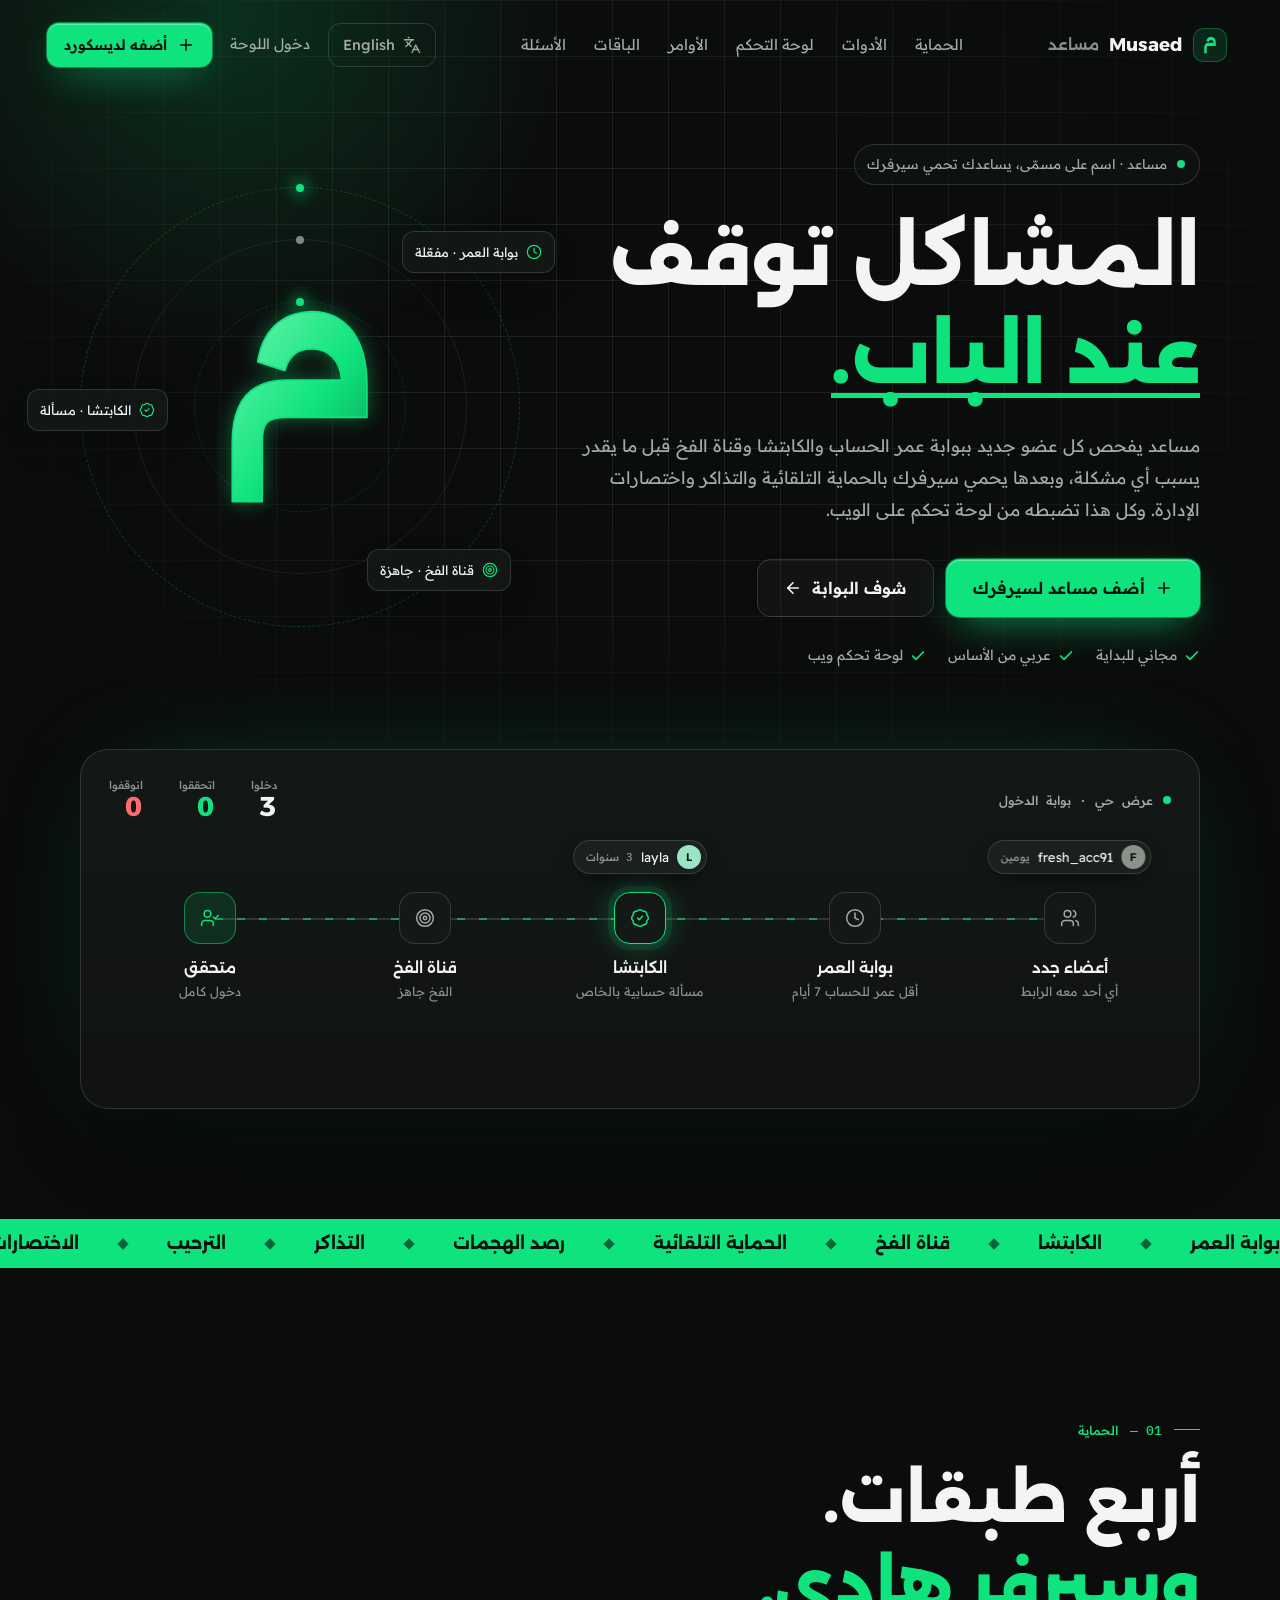
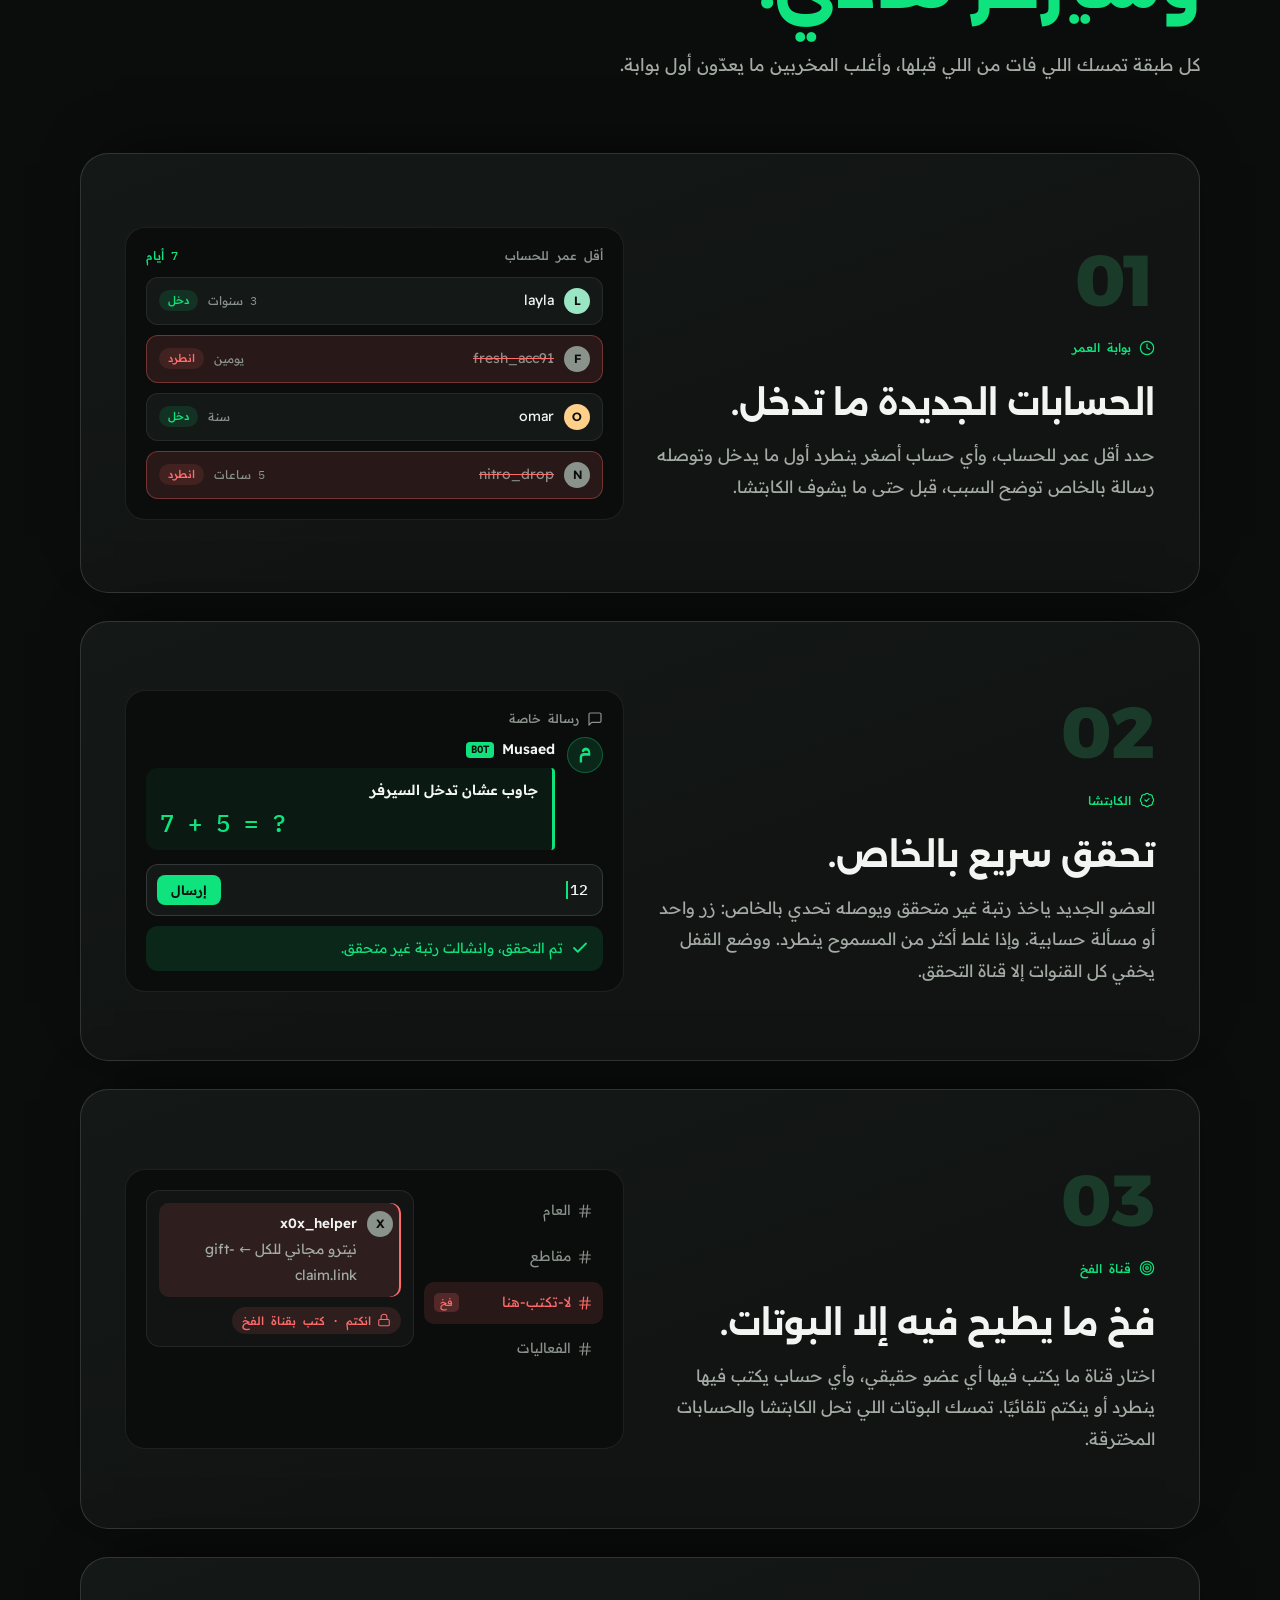
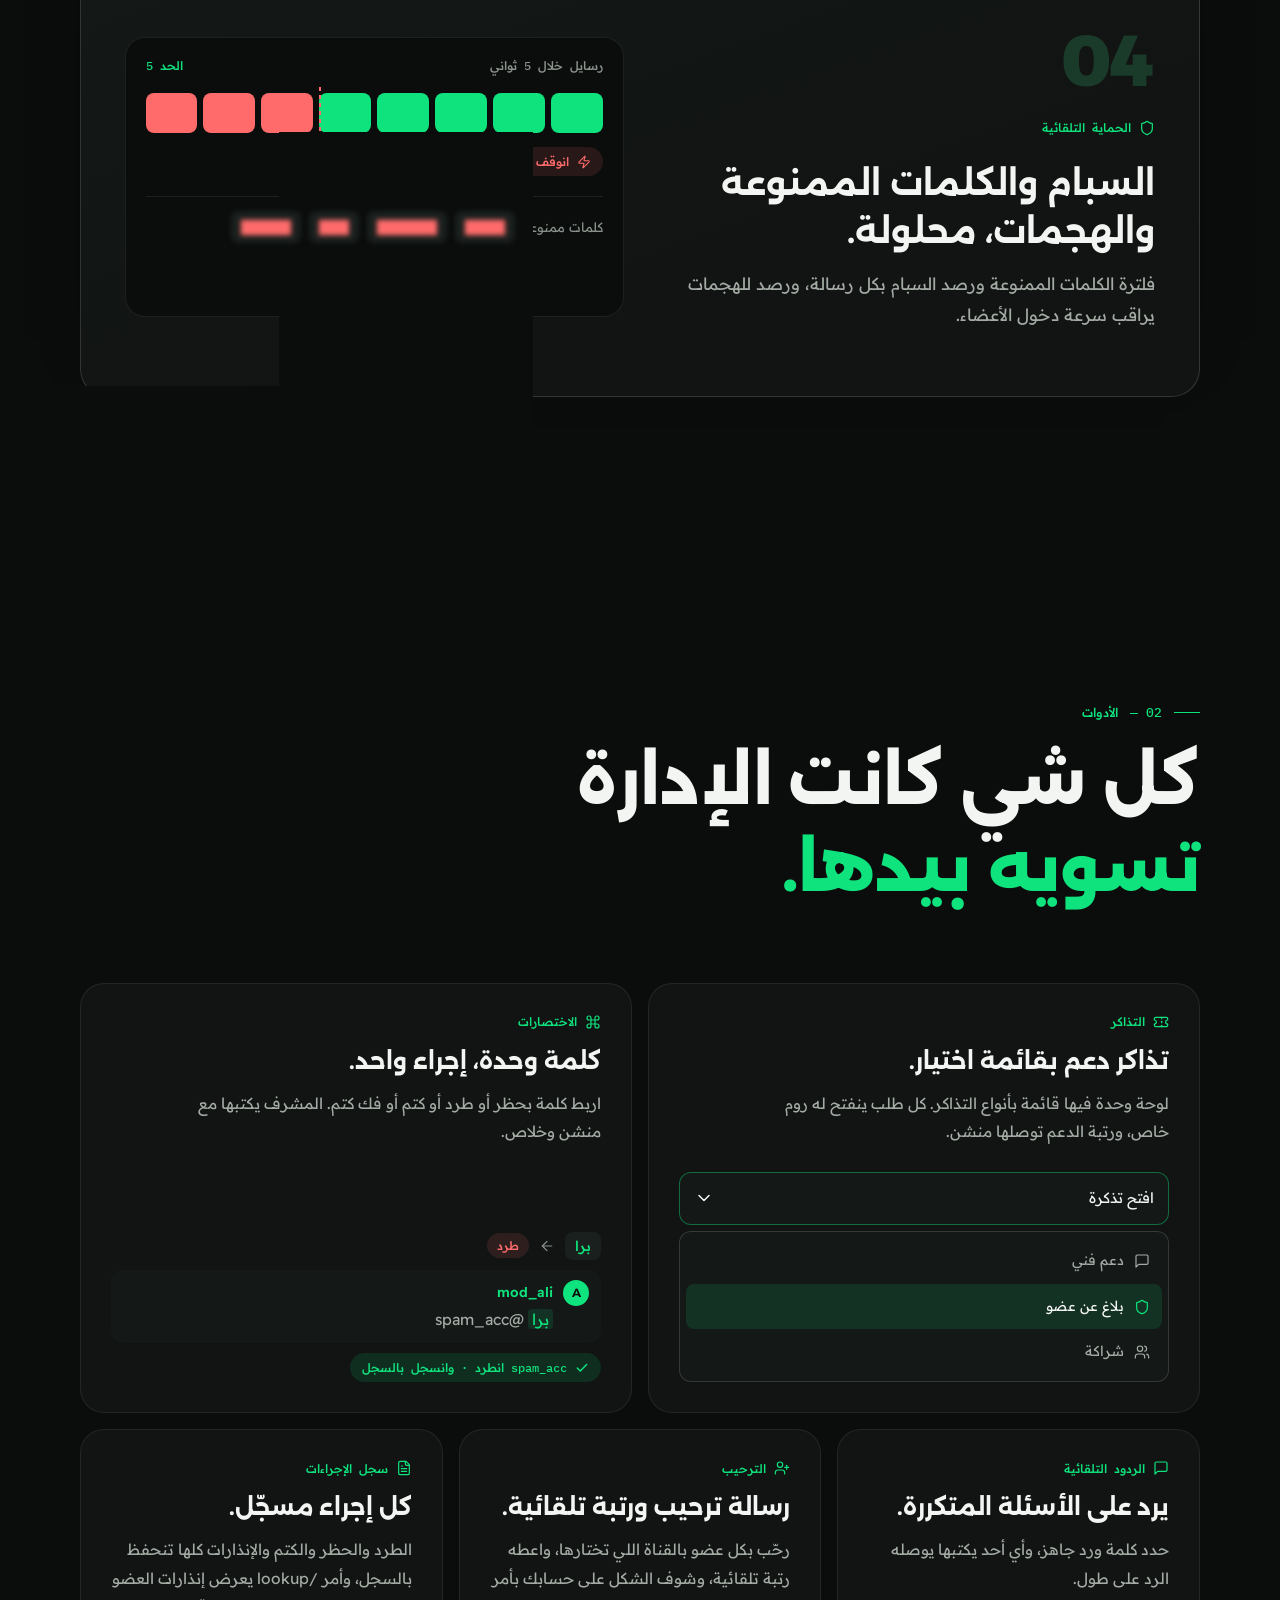
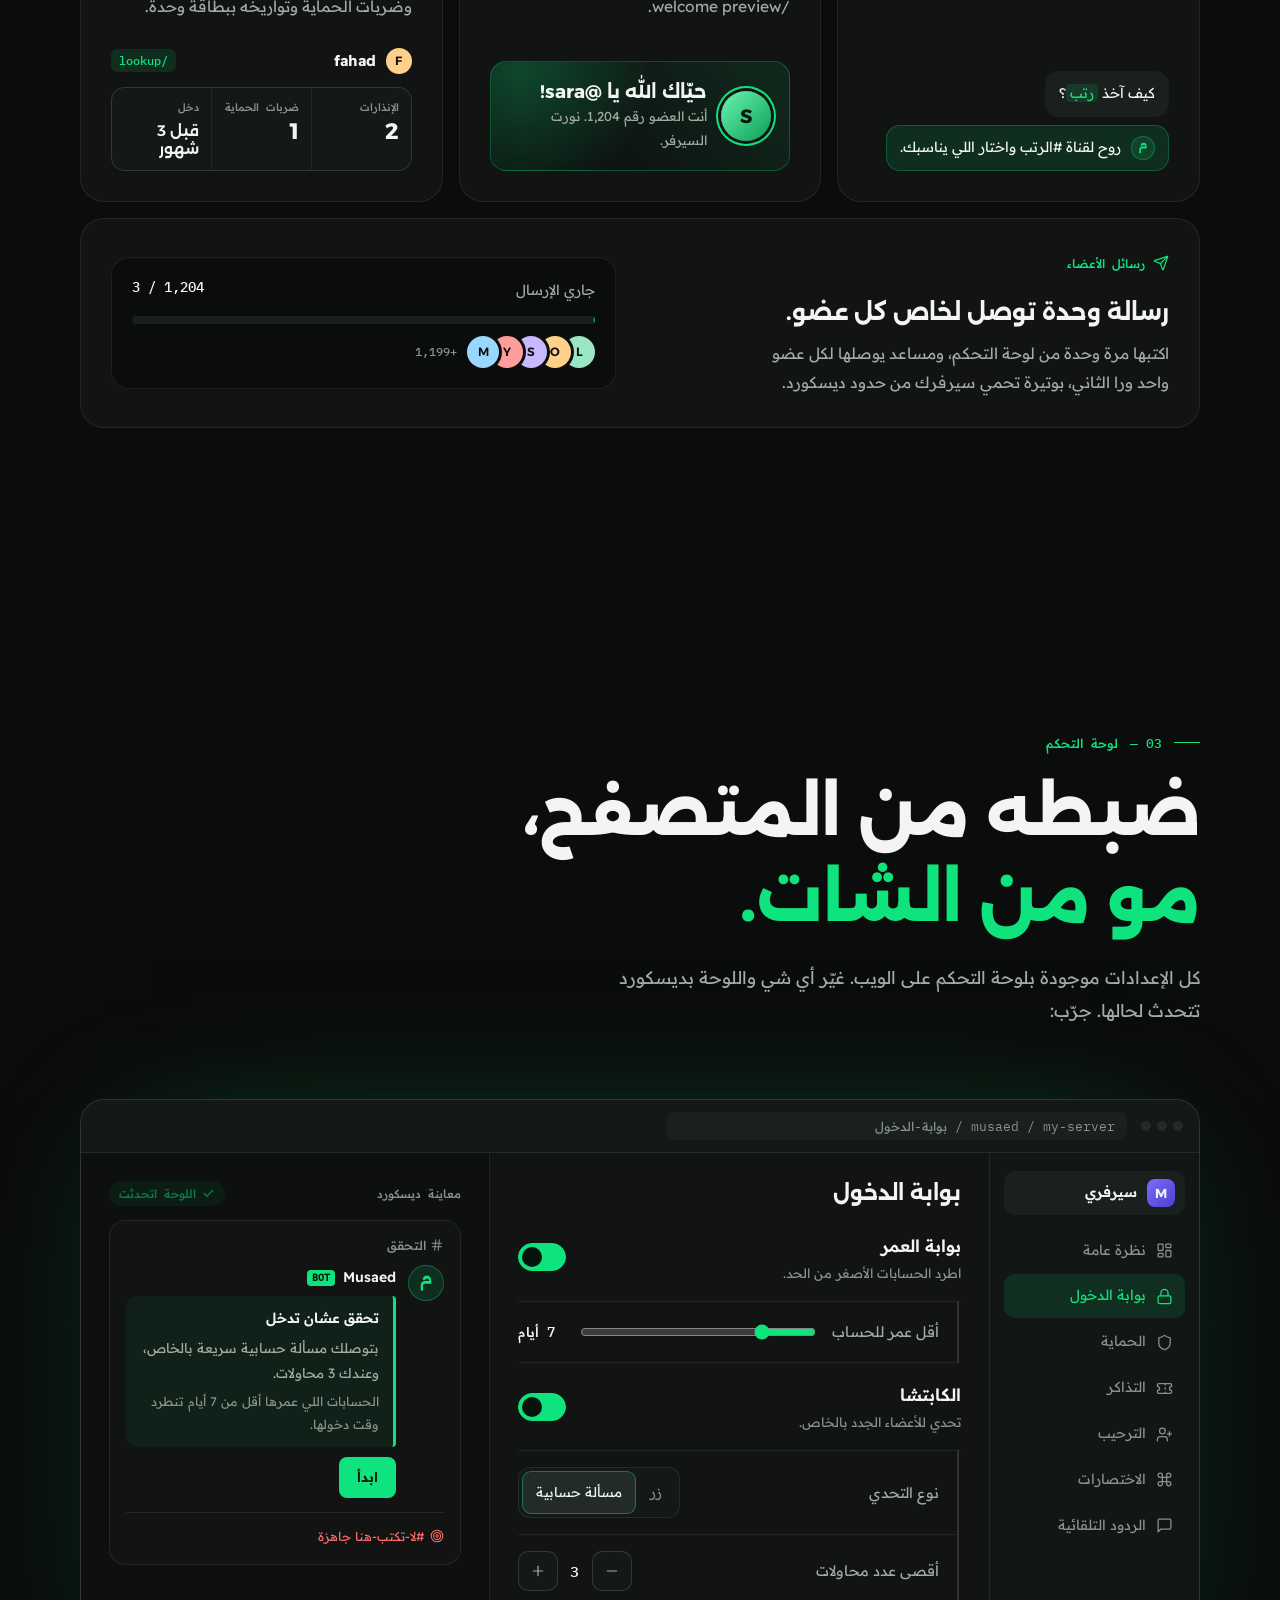
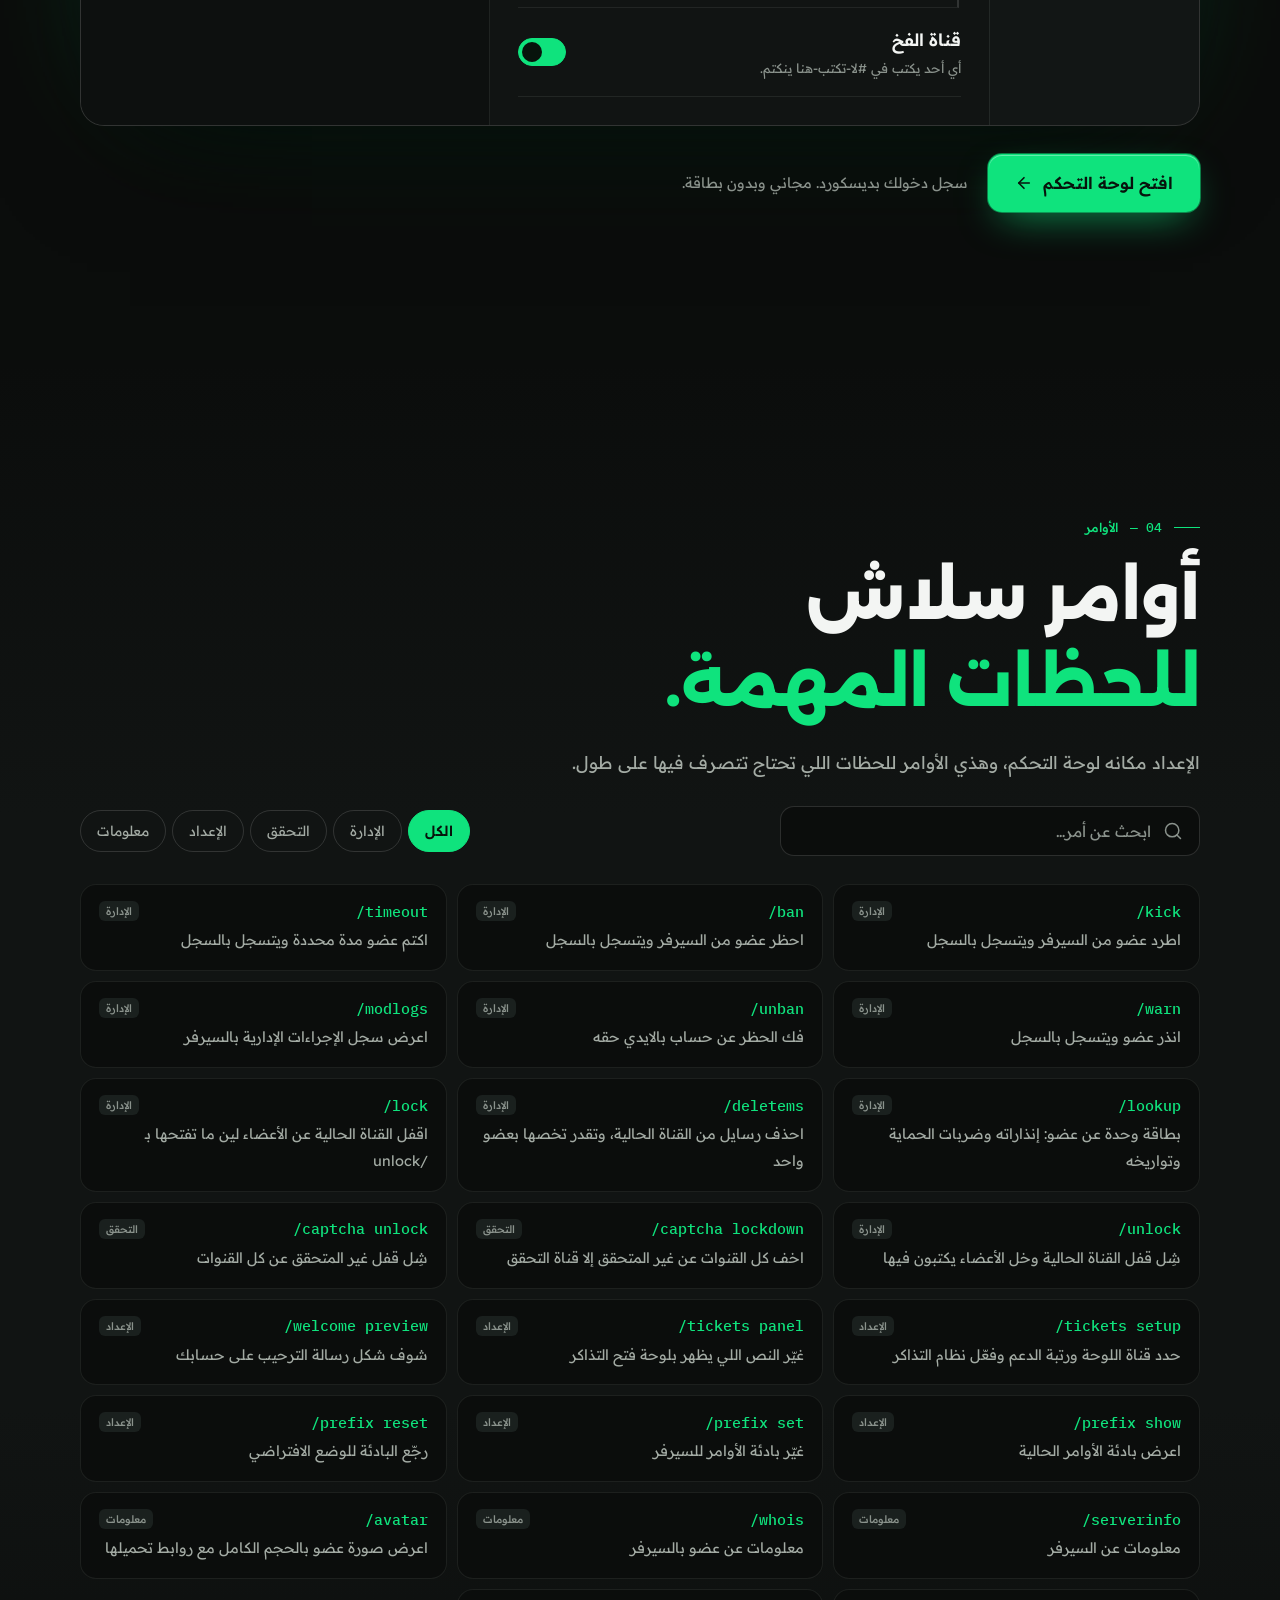
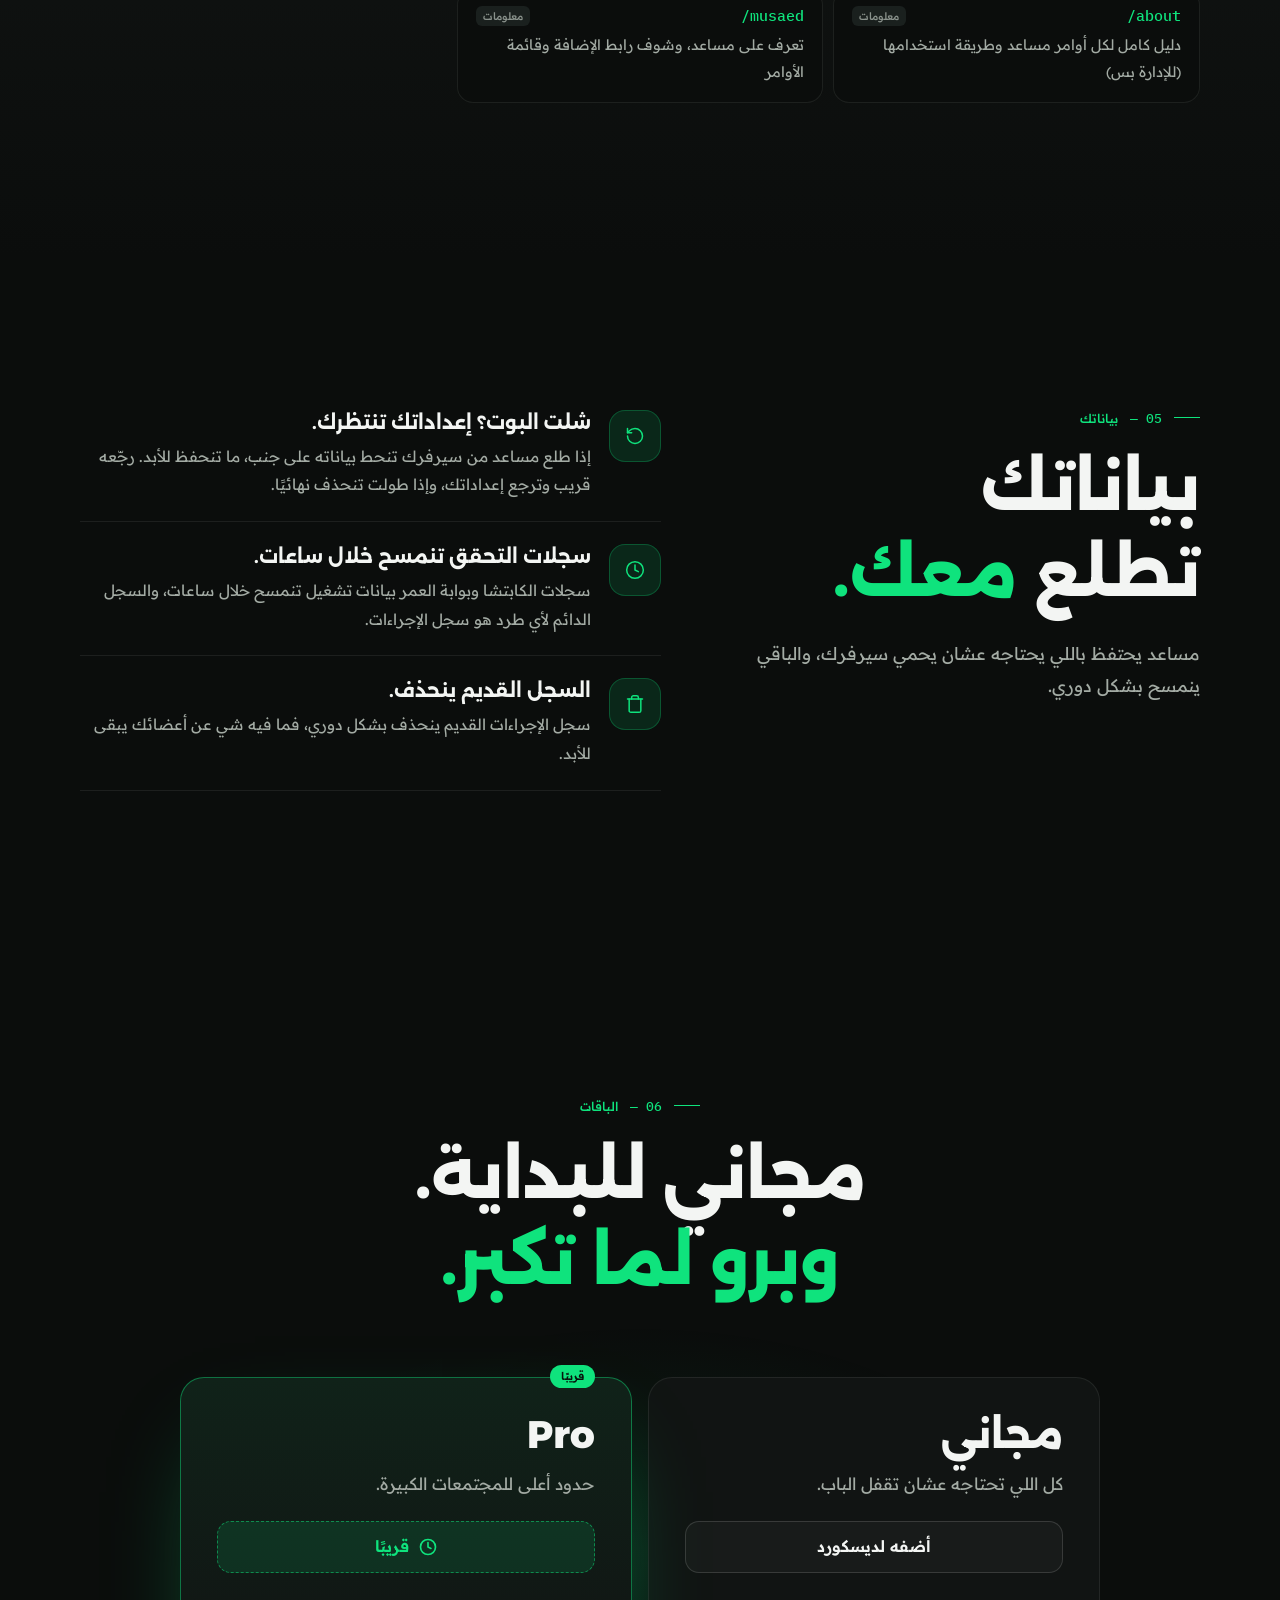
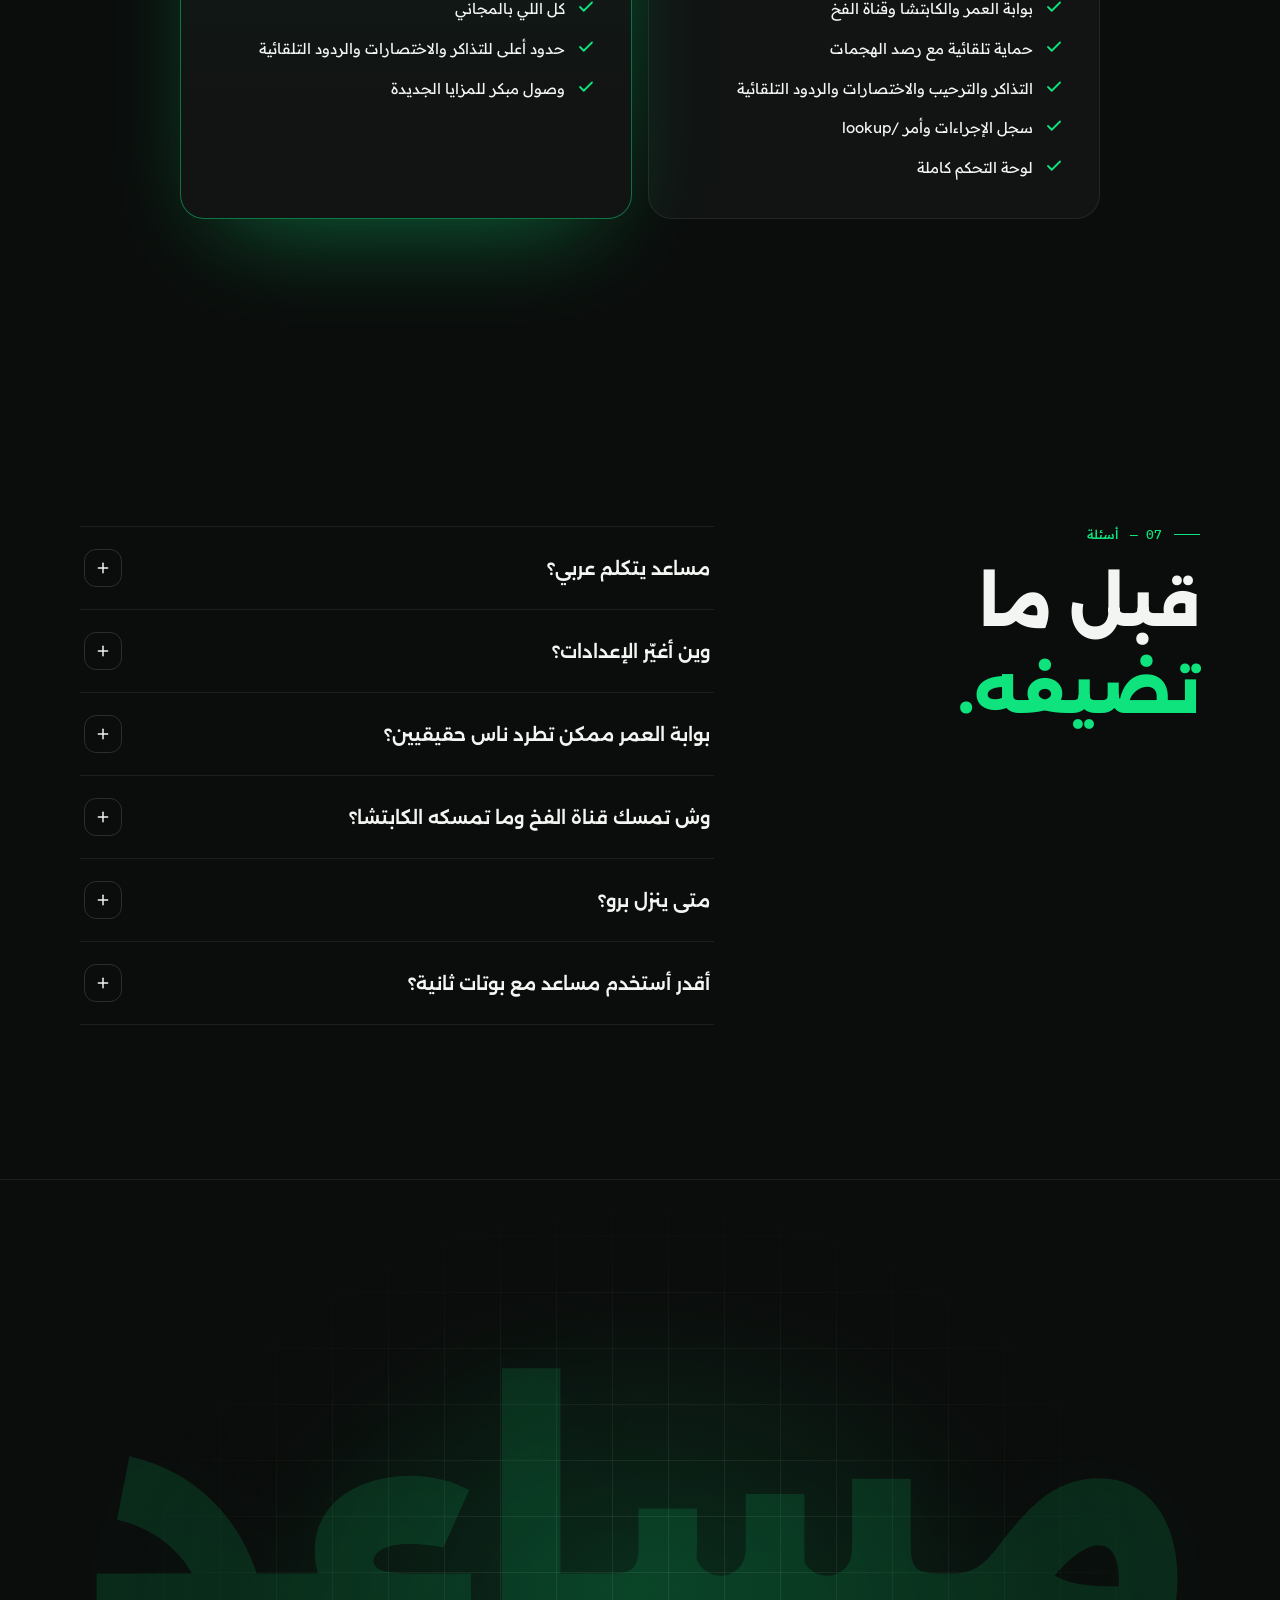
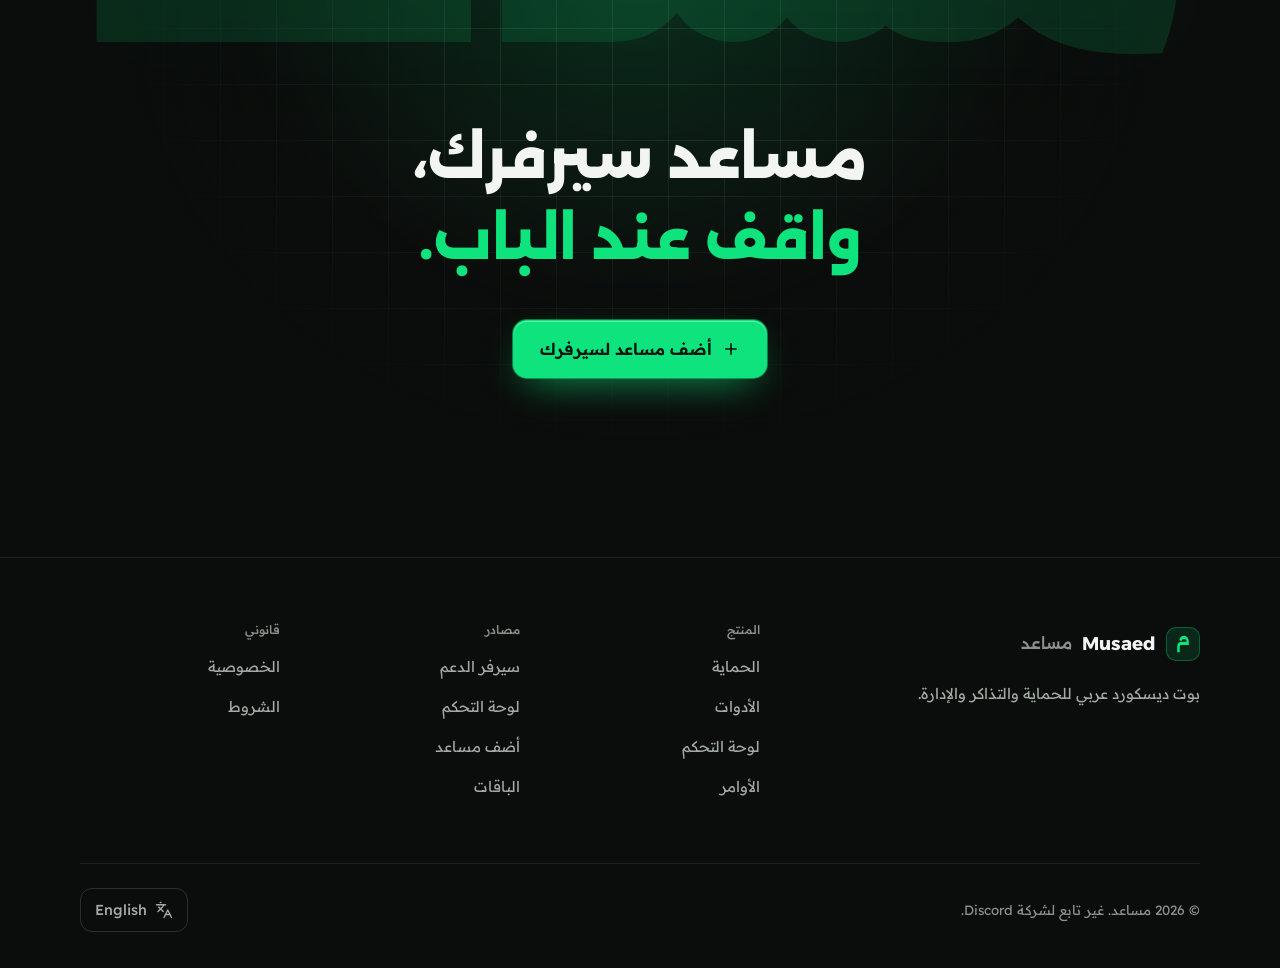
==== commit 4d97fe85: "Keep the English eyebrow; make the Arabic one say what the name means" ====
--- a/index.html
+++ b/index.html
@@ -137,7 +137,7 @@
       if (lang === 'ar') d.classList.add('i18n-pending');
     })();
   </script>
-  <script src="assets/js/i18n.js?v=1" defer></script>
+  <script src="assets/js/i18n.js?v=2" defer></script>
   <script src="assets/js/main.js?v=3" defer></script>
 </head>
 <body>
@@ -220,7 +220,7 @@
       <div class="hero-bg" aria-hidden="true"><div class="grid"></div><div class="scan"></div><div class="aurora"></div></div>
       <div class="wrap hero-grid">
         <div class="hero-copy">
-          <p class="eyebrow-pill fade-up" style="--d:0ms"><span class="pulse" aria-hidden="true"></span><span data-i18n="hero.eyebrow">Musaed · the helper guarding your server</span></p>
+          <p class="eyebrow-pill fade-up" style="--d:0ms"><span class="pulse" aria-hidden="true"></span><span data-i18n="hero.eyebrow">Musaed means “the helper” in Arabic</span></p>
           <h1 class="display fade-up" style="--d:120ms" data-i18n="hero.title">Trouble stops <em>at the door.</em></h1>
           <p class="lede fade-up" style="--d:260ms" data-i18n="hero.sub">Musaed checks every new member through an age gate, a captcha and a honeypot before they can cause trouble, then keeps watch with automod, tickets and one-word mod shortcuts. All of it is set up from a web dashboard.</p>
           <div class="cta-row fade-up" style="--d:380ms">
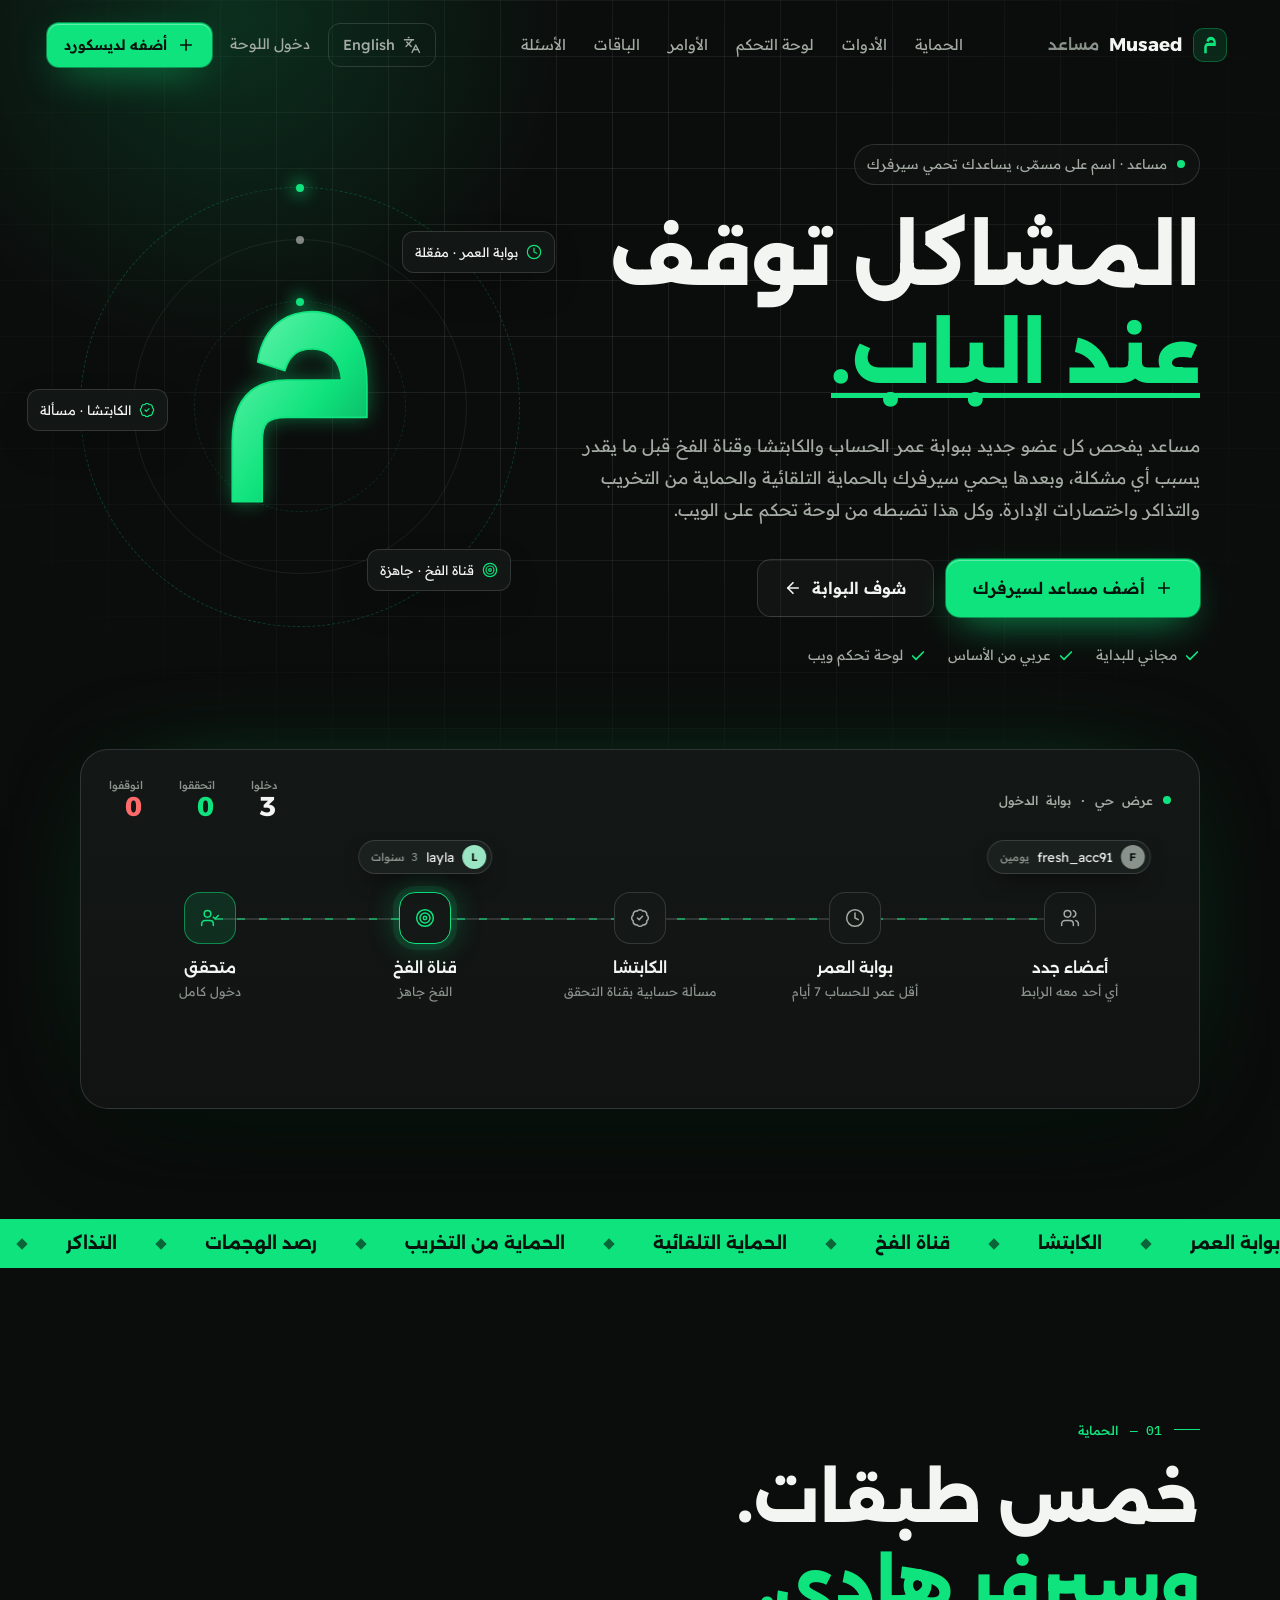
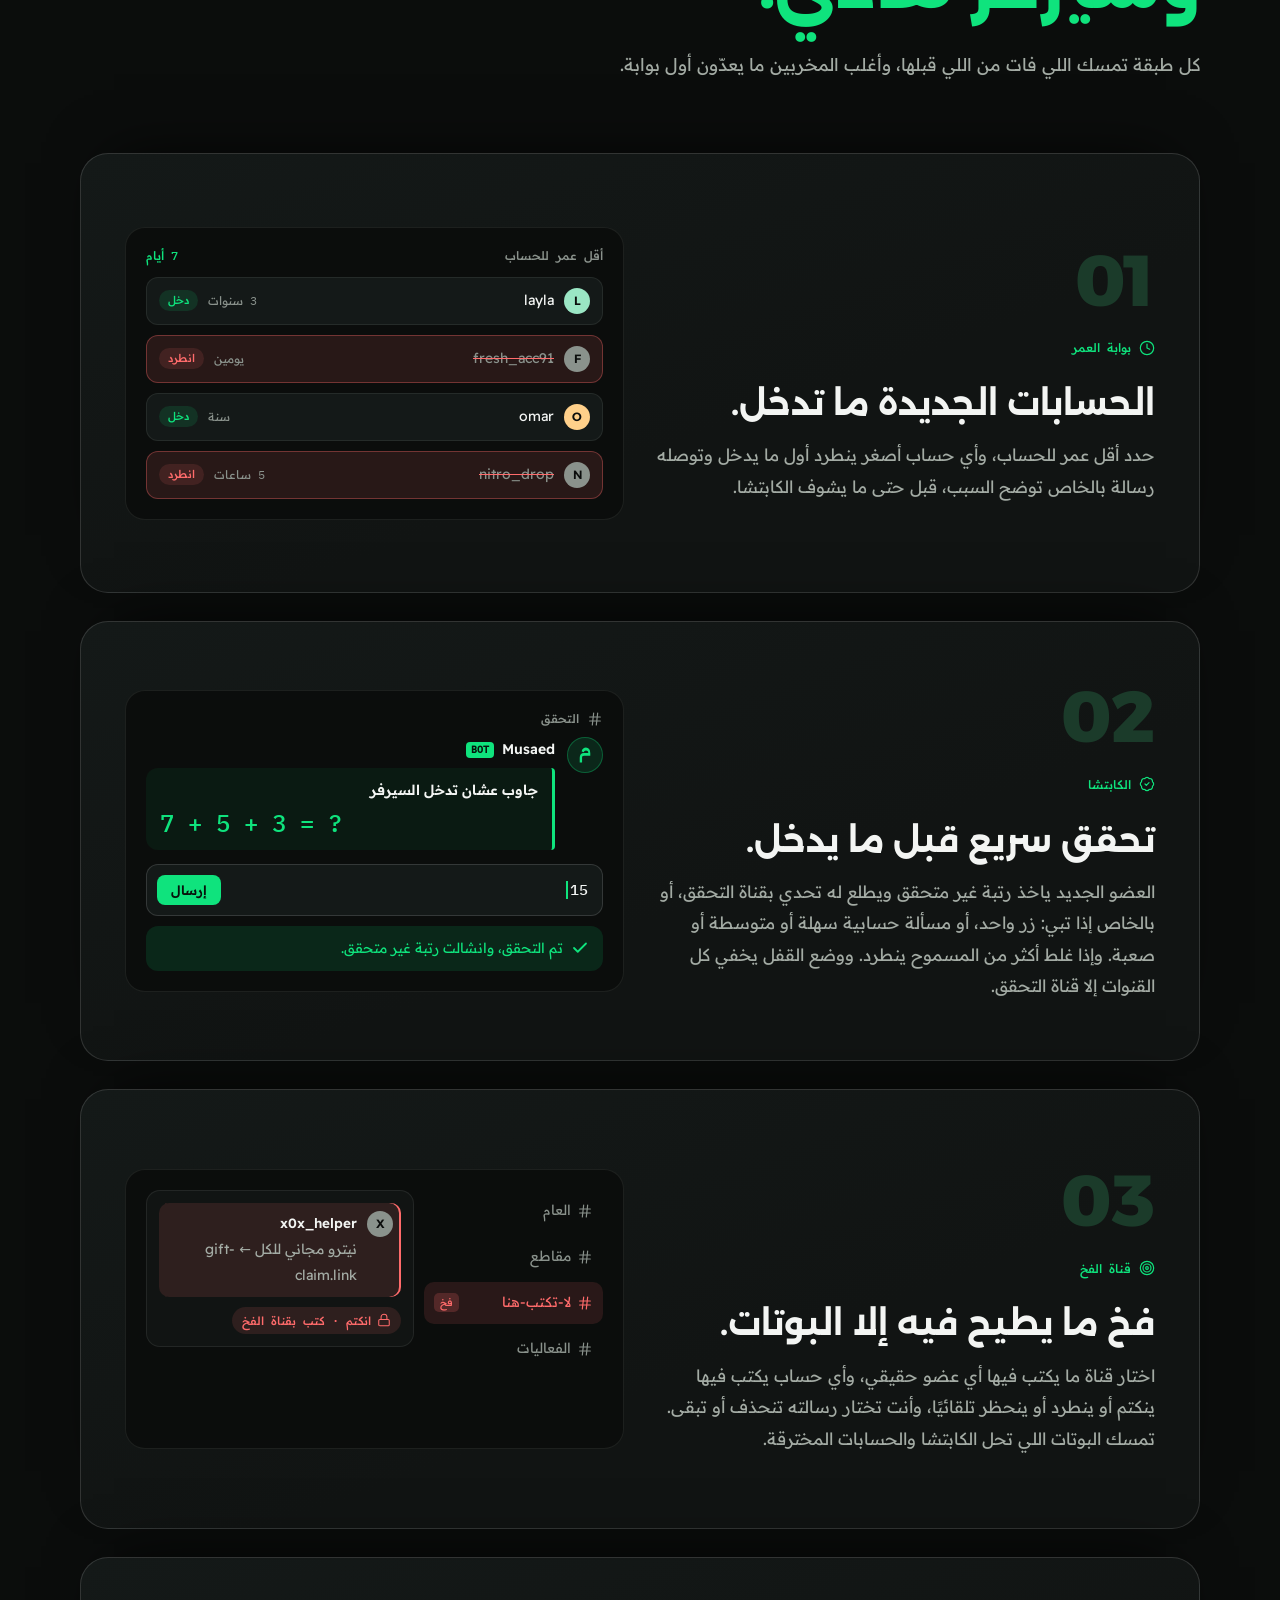
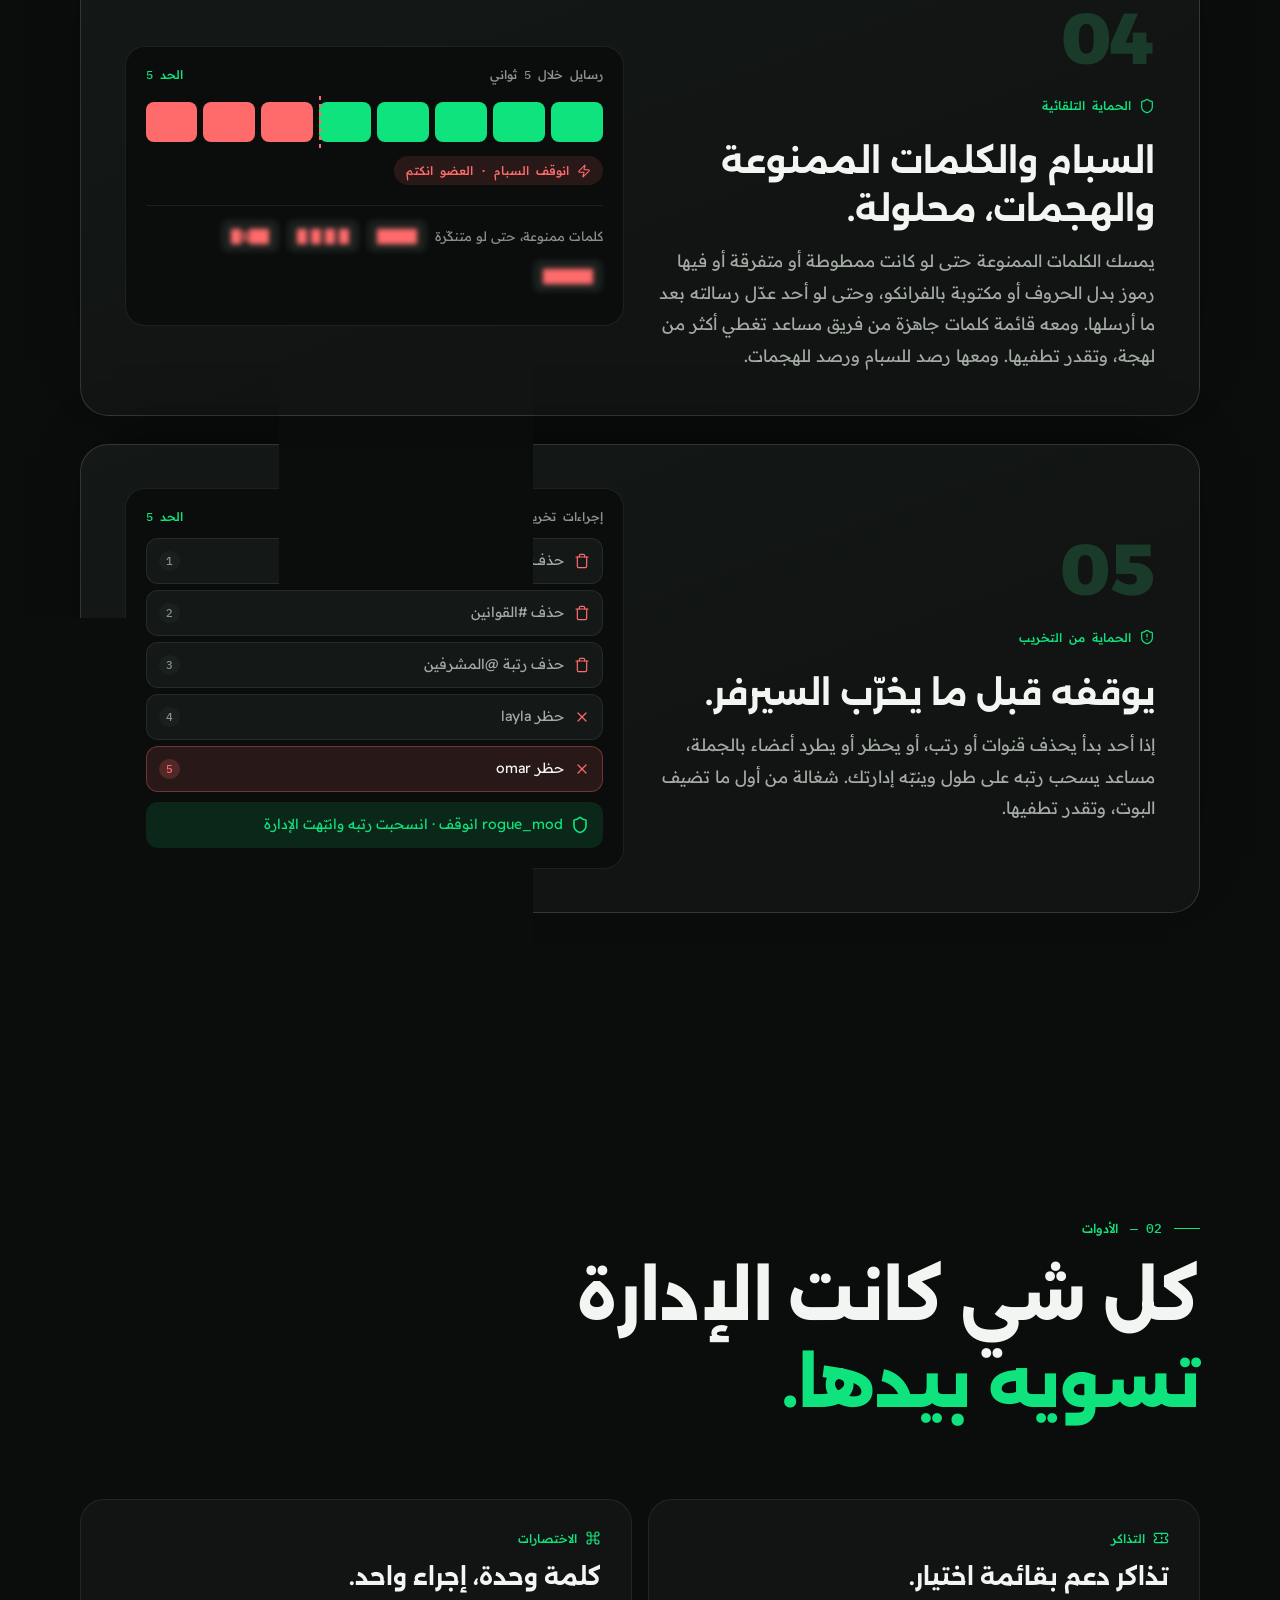
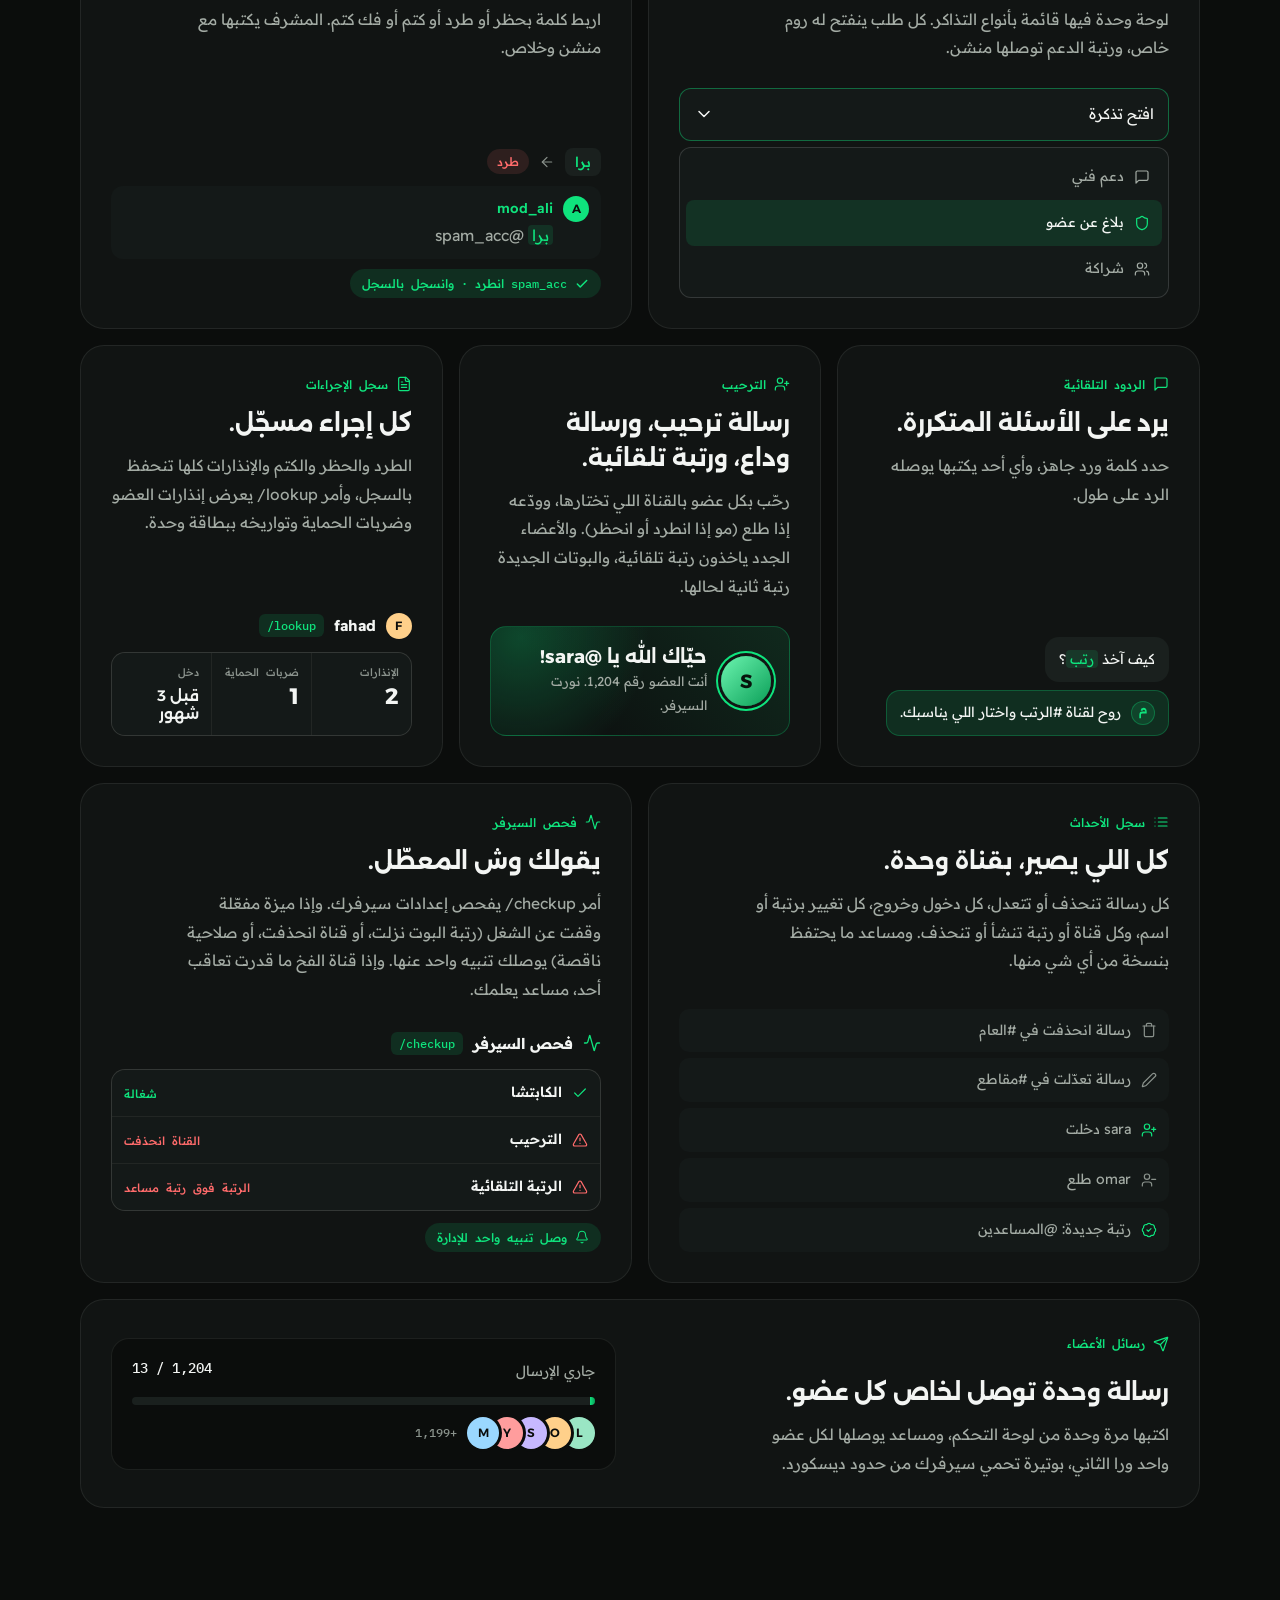
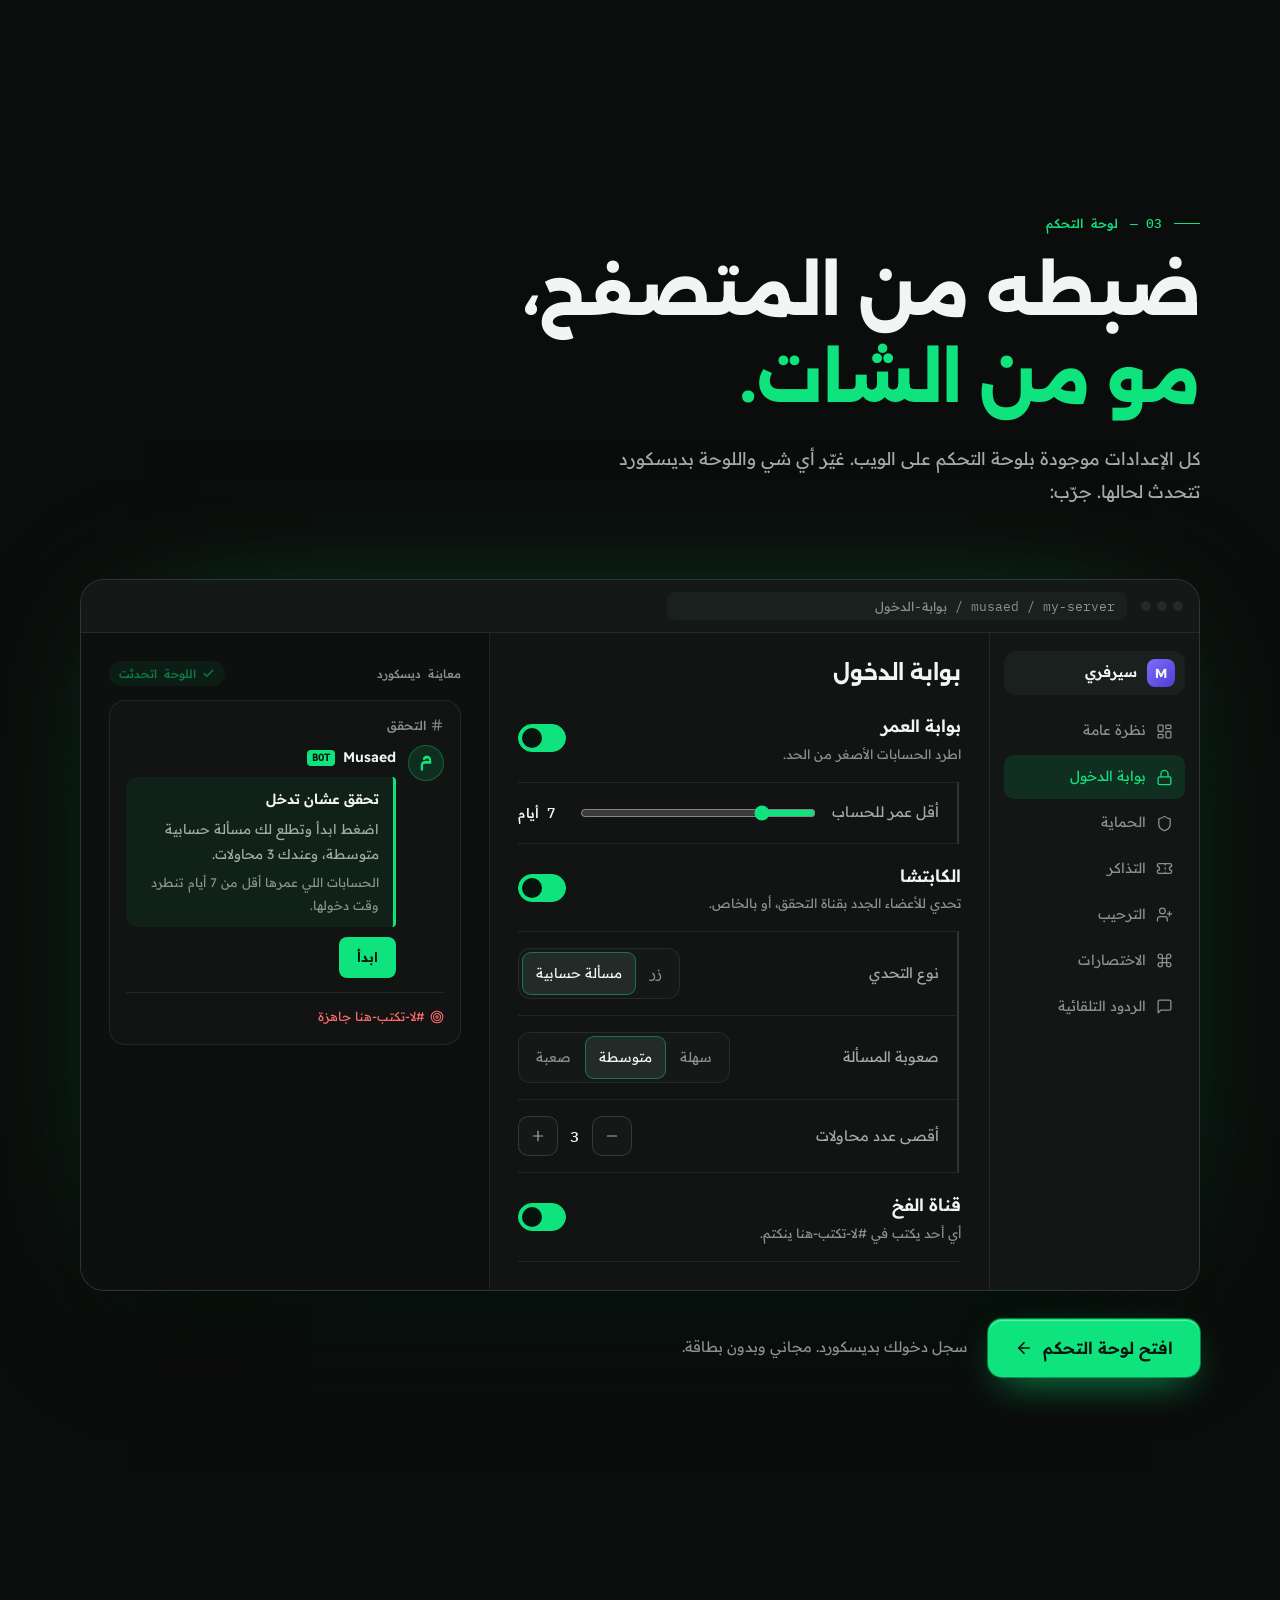
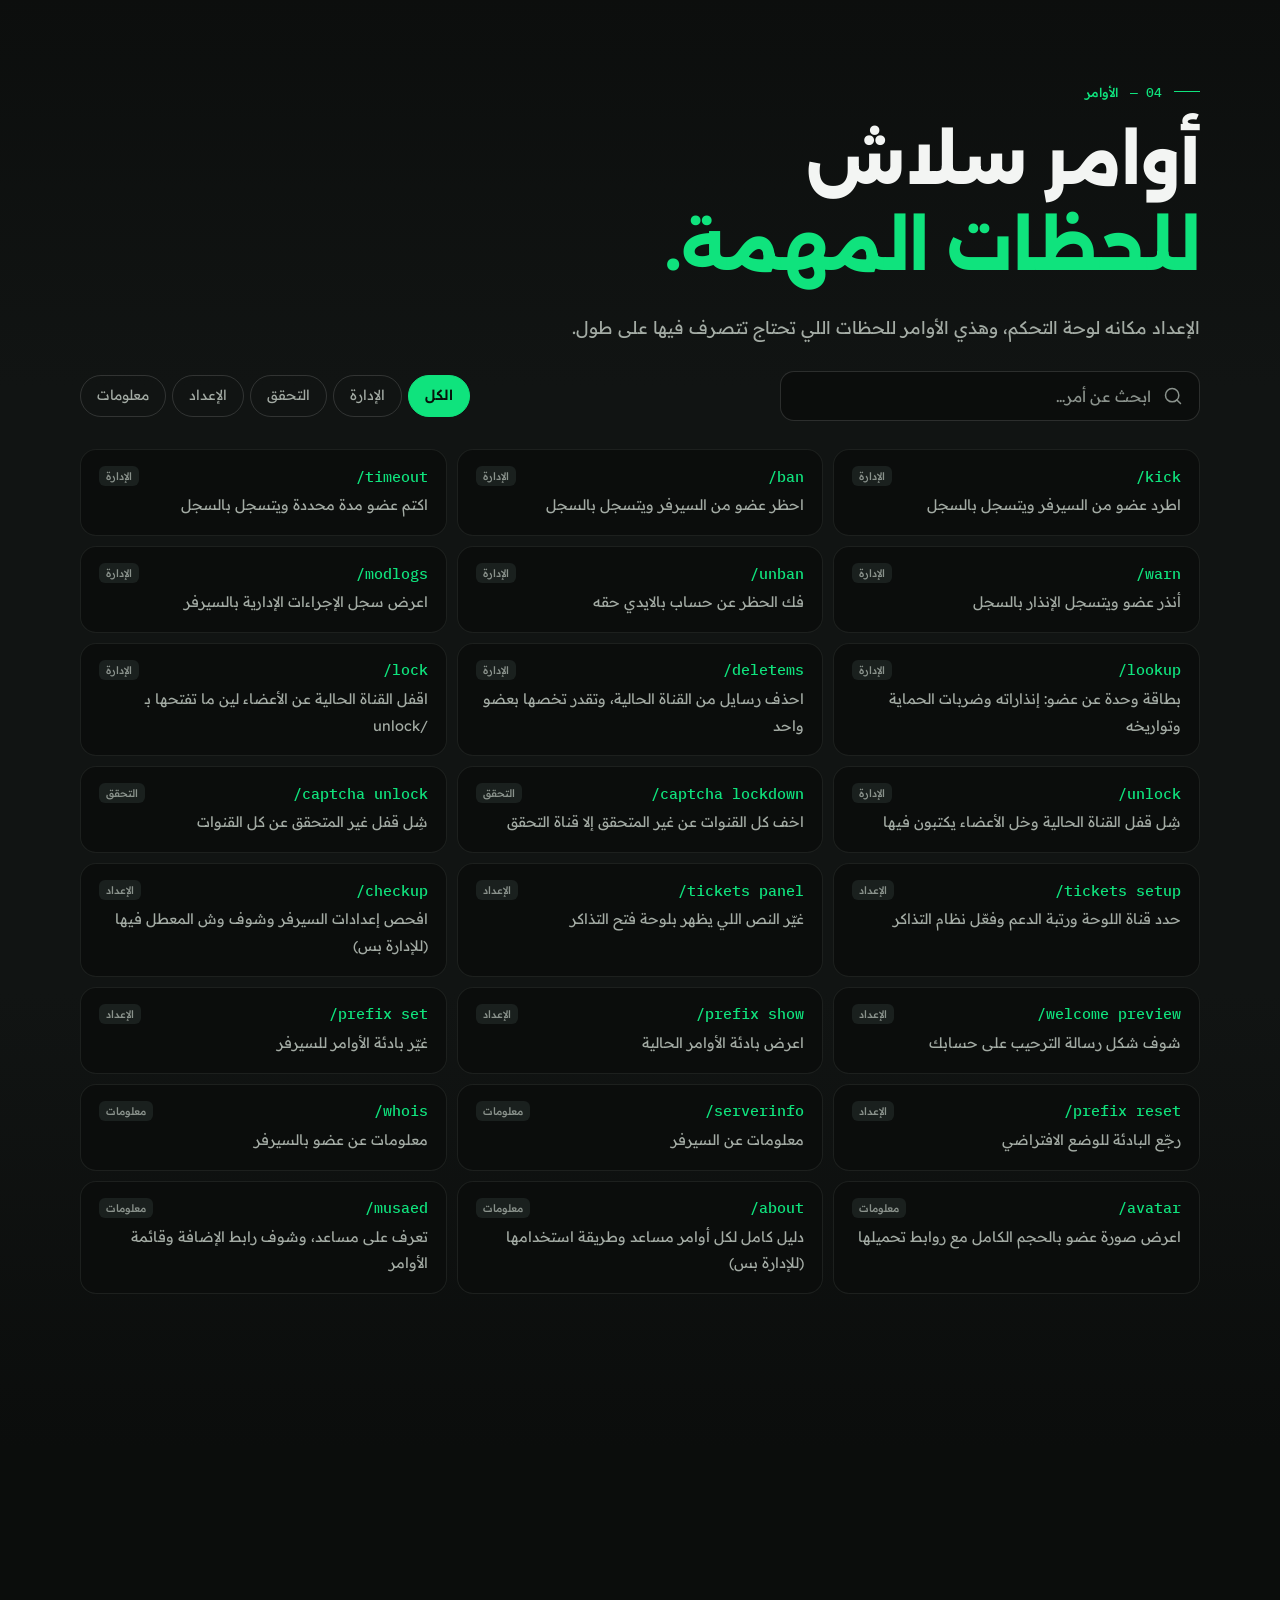
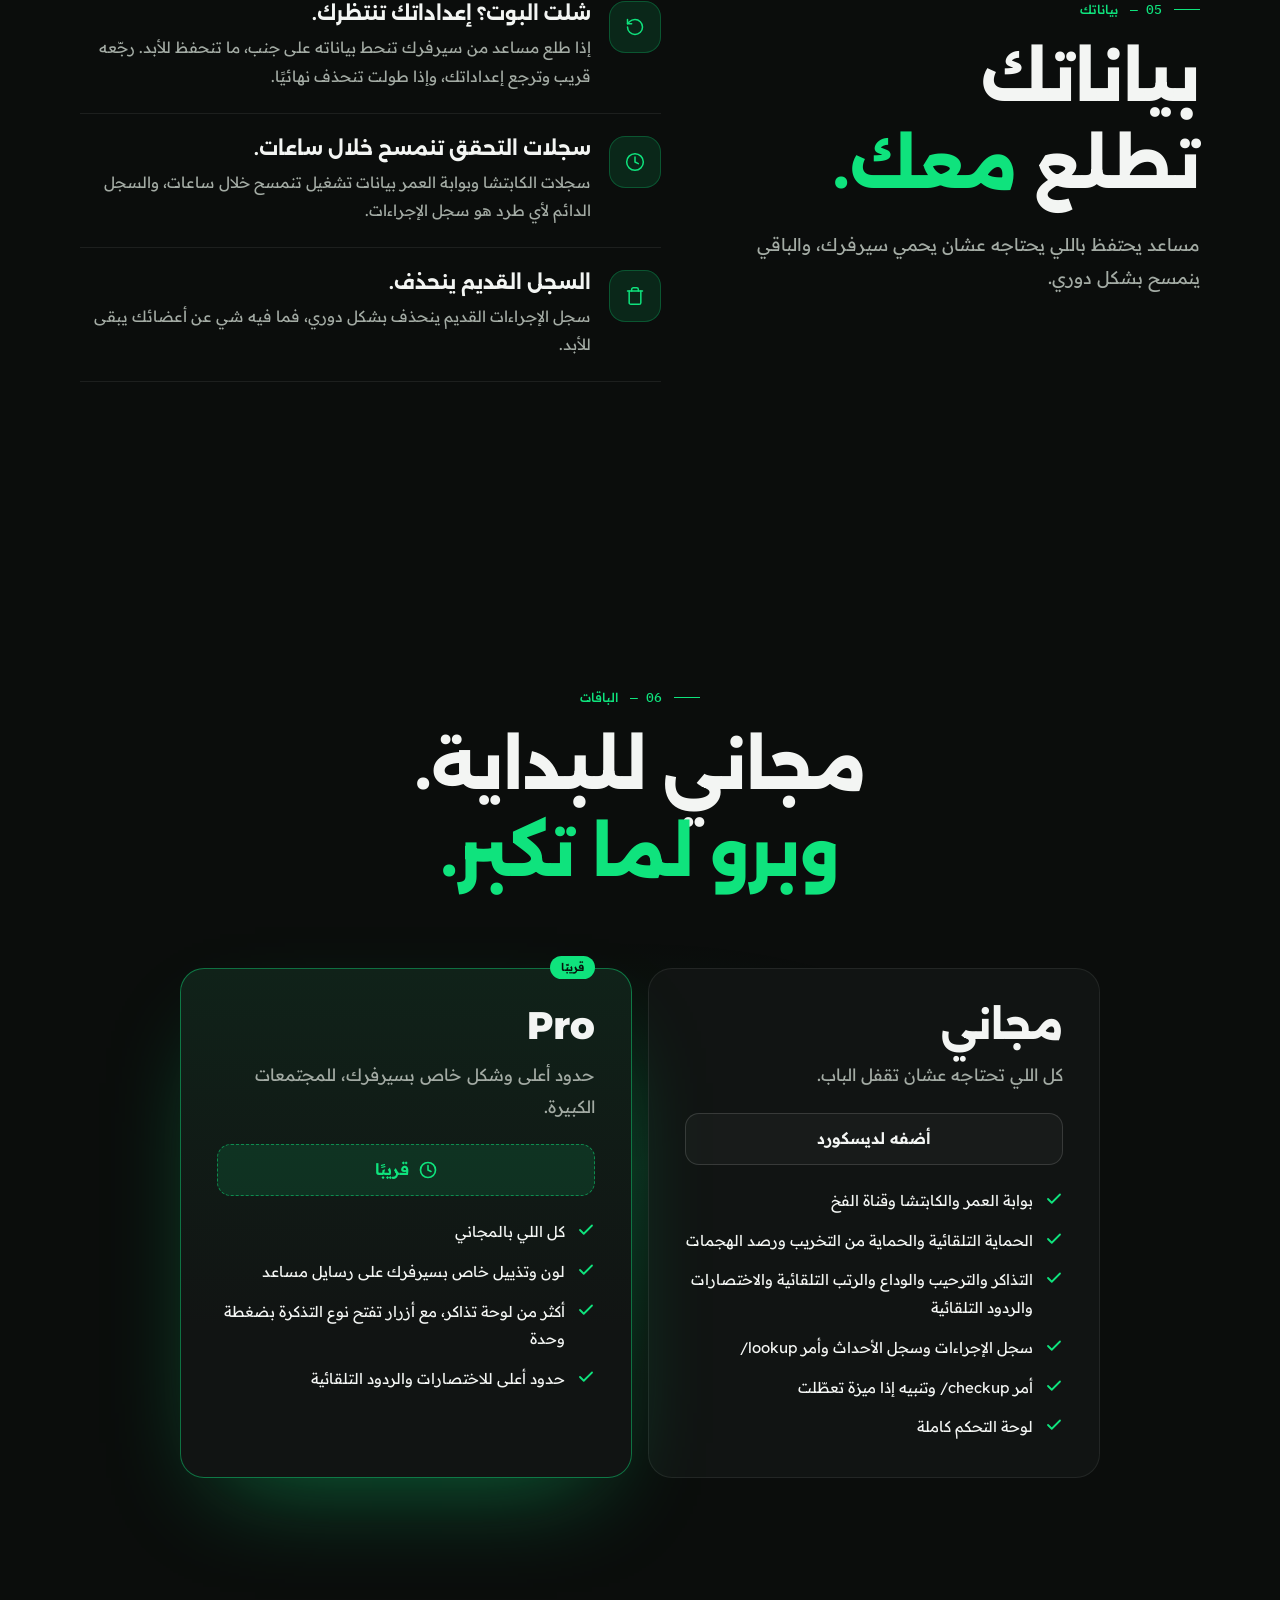
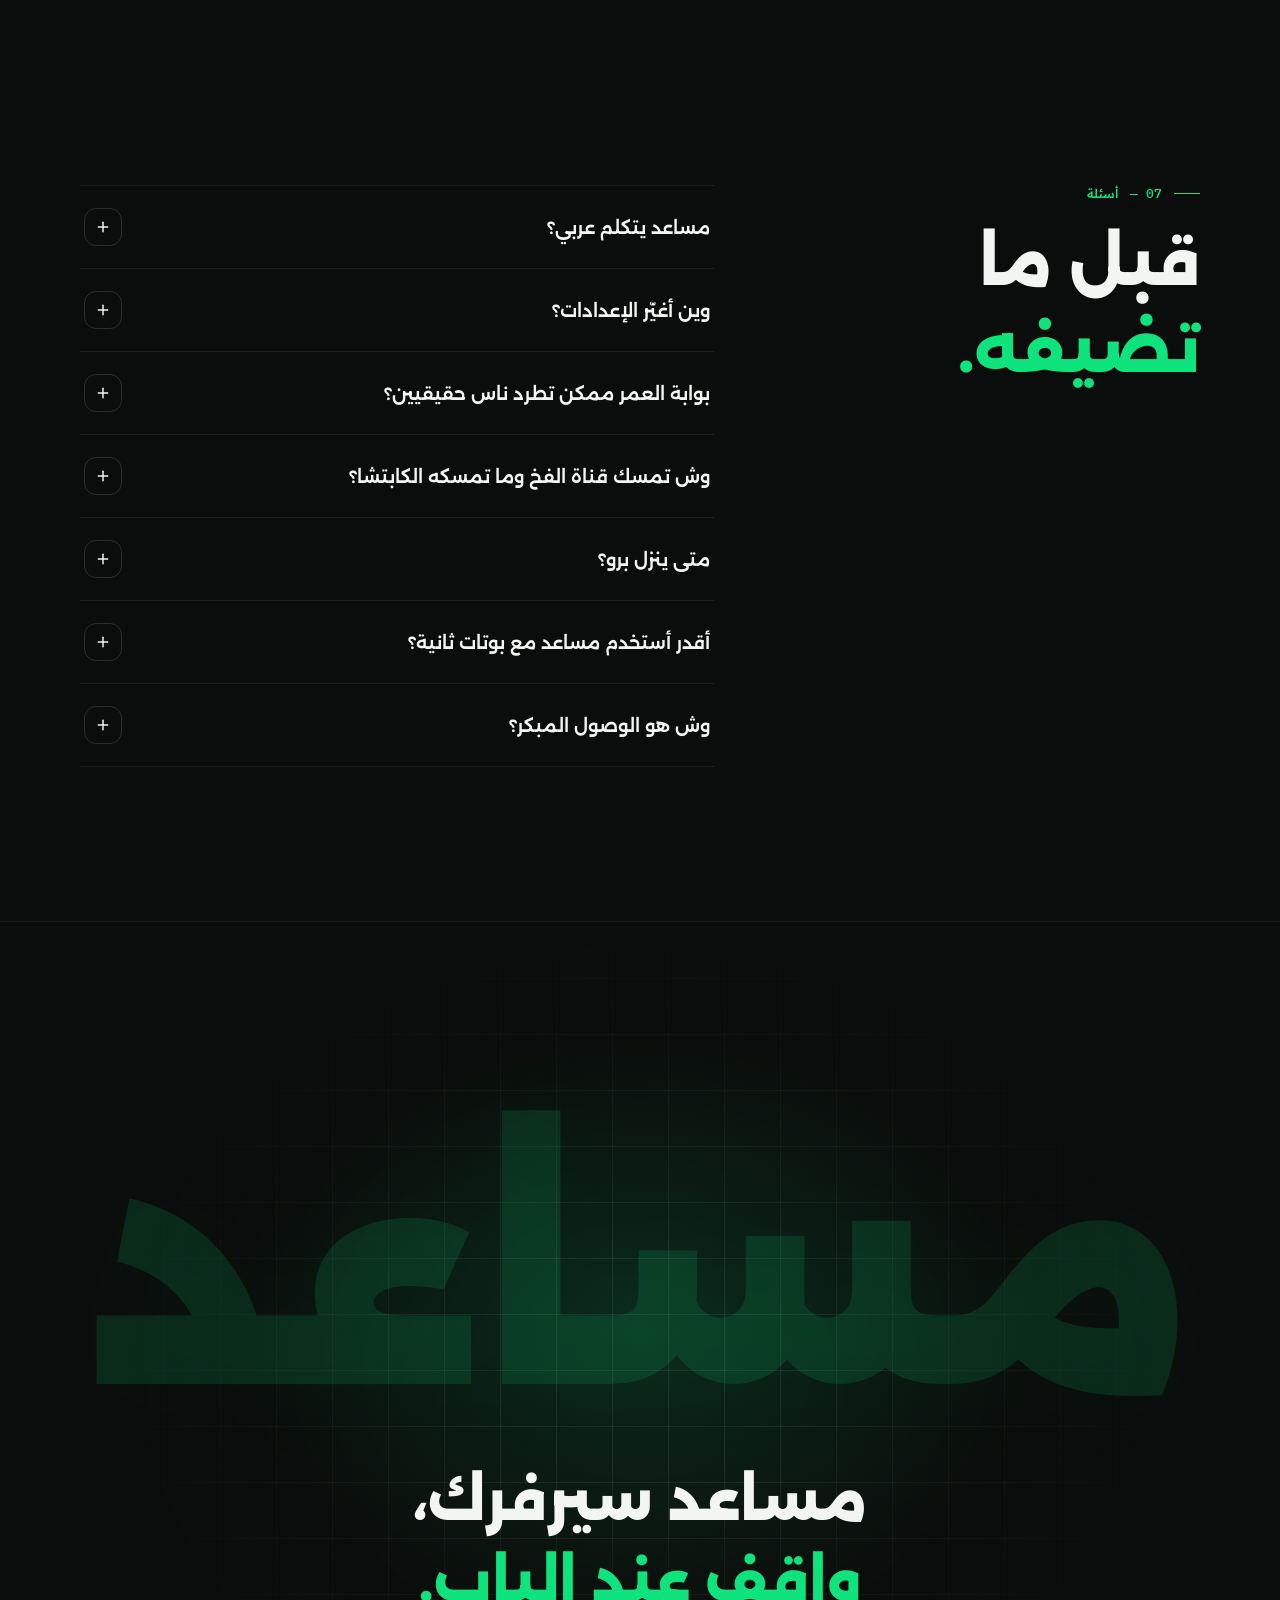
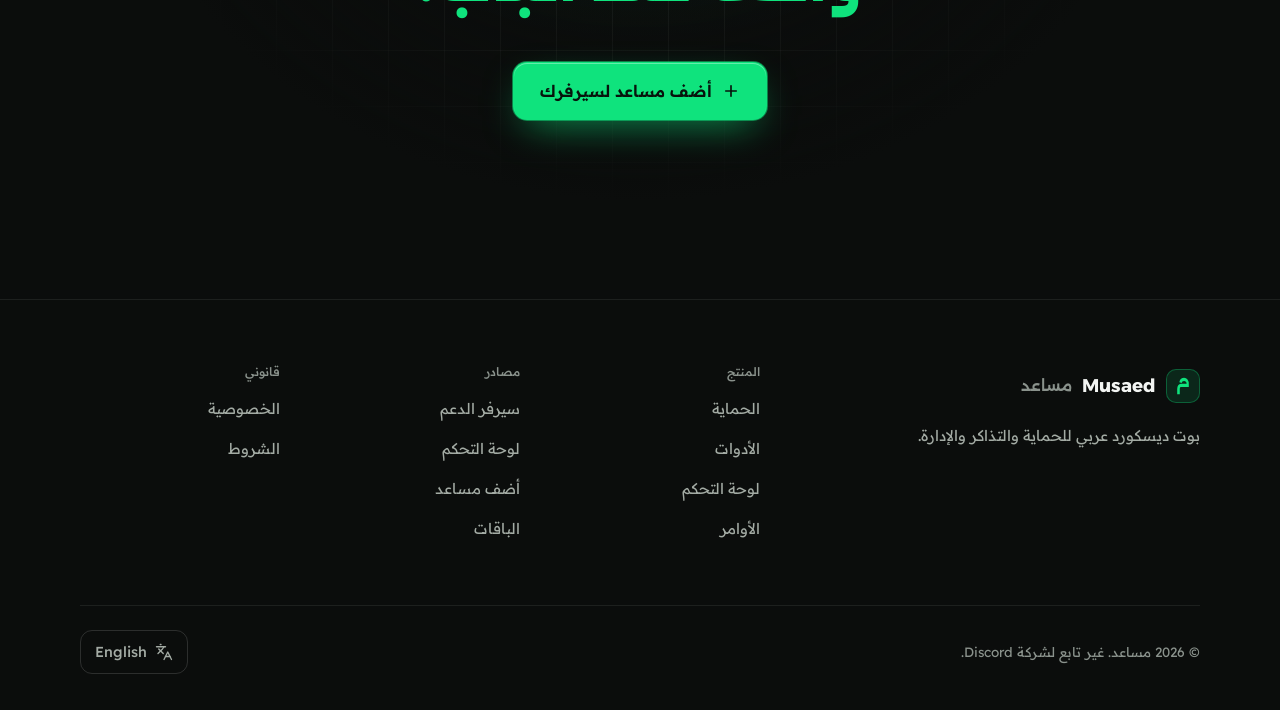
==== commit 584472e9: "Add anti-nuke, server log and checkup to the landing page; fix captcha, trap and automod copy A fift" ====
--- a/index.html
+++ b/index.html
@@ -4,7 +4,7 @@
   <meta charset="utf-8">
   <meta name="viewport" content="width=device-width, initial-scale=1">
   <title>مساعد — بوت ديسكورد اللي يحرس الباب</title>
-  <meta name="description" content="مساعد يفحص كل عضو جديد ببوابة عمر الحساب والكابتشا وقناة الفخ، ويحمي سيرفرك بالحماية التلقائية والتذاكر واختصارات الإدارة. عربي من الأساس، وتضبطه من لوحة تحكم على الويب.">
+  <meta name="description" content="مساعد يفحص كل عضو جديد ببوابة عمر الحساب والكابتشا وقناة الفخ، ويحمي سيرفرك من السبام والتخريب، ومعه التذاكر واختصارات الإدارة وسجل الأحداث. عربي من الأساس، وتضبطه من لوحة تحكم على الويب.">
   <meta name="theme-color" content="#0b0d0c">
   <meta property="og:locale" content="ar_SA">
   <meta property="og:locale:alternate" content="en_US">
@@ -23,7 +23,7 @@
   <link rel="apple-touch-icon" href="assets/Pics/musaed-avatar.png">
   <link rel="preload" href="assets/fonts/alexandria-arabic.woff2" as="font" type="font/woff2" crossorigin>
   <link rel="preload" href="assets/fonts/readexpro-arabic.woff2" as="font" type="font/woff2" crossorigin>
-  <link rel="stylesheet" href="assets/css/styles.css?v=7">
+  <link rel="stylesheet" href="assets/css/styles.css?v=8">
   <script type="application/ld+json">
 {
   "@context": "https://schema.org",
@@ -53,7 +53,7 @@
       "inLanguage": "ar",
       "applicationCategory": "BusinessApplication",
       "operatingSystem": "Discord",
-      "description": "مساعد يفحص كل عضو جديد ببوابة عمر الحساب والكابتشا وقناة الفخ، ويحمي سيرفرك بالحماية التلقائية والتذاكر واختصارات الإدارة. عربي من الأساس، وتضبطه من لوحة تحكم على الويب.",
+      "description": "مساعد يفحص كل عضو جديد ببوابة عمر الحساب والكابتشا وقناة الفخ، ويحمي سيرفرك من السبام والتخريب، ومعه التذاكر واختصارات الإدارة وسجل الأحداث. عربي من الأساس، وتضبطه من لوحة تحكم على الويب.",
       "image": "https://musaed.dev/assets/Pics/musaed-avatar.png",
       "isAccessibleForFree": true,
       "featureList": [
@@ -61,7 +61,11 @@
         "الكابتشا",
         "قناة الفخ",
         "الحماية التلقائية",
+        "الحماية من التخريب",
         "التذاكر",
+        "الترحيب والوداع والرتب التلقائية",
+        "سجل الأحداث",
+        "فحص السيرفر",
         "لوحة تحكم ويب"
       ],
       "publisher": { "@id": "https://musaed.dev/#org" }
@@ -108,7 +112,7 @@
           "name": "متى ينزل برو؟",
           "acceptedAnswer": {
             "@type": "Answer",
-            "text": "قريبًا. كل مزايا الباقة المجانية شغالة من اليوم، وبرو بيضيف حدود أعلى للسيرفرات الكبيرة. وبنعلن عن نزوله بسيرفر الدعم."
+            "text": "قريبًا. كل مزايا الباقة المجانية شغالة من اليوم، وبرو بيضيف حدود أعلى، ولون وتذييل خاص بسيرفرك على رسايل مساعد، وأكثر من لوحة تذاكر. وبنعلن عن نزوله بسيرفر الدعم."
           }
         },
         {
@@ -117,6 +121,14 @@
           "acceptedAnswer": {
             "@type": "Answer",
             "text": "أكيد. كل ميزة تنفعّل وتنطفي لحالها، فمساعد يحرس الباب وبوتاتك الثانية تكمل شغلها."
+          }
+        },
+        {
+          "@type": "Question",
+          "name": "وش هو الوصول المبكر؟",
+          "acceptedAnswer": {
+            "@type": "Answer",
+            "text": "طريقة يجرّب فيها السيرفر مزايا مساعد الجديدة قبل ما تنطلق للكل. ما يعطيك أكثر من برو، وما يرفع أي حد. والميزة اللي فيه ممكن تتغير أو تنشال، وممكن تصير مدفوعة بعدين. وبنعلن طريقة الانضمام بسيرفر الدعم."
           }
         }
       ]
@@ -137,8 +149,8 @@
       if (lang === 'ar') d.classList.add('i18n-pending');
     })();
   </script>
-  <script src="assets/js/i18n.js?v=2" defer></script>
-  <script src="assets/js/main.js?v=3" defer></script>
+  <script src="assets/js/i18n.js?v=4" defer></script>
+  <script src="assets/js/main.js?v=4" defer></script>
 </head>
 <body>
   <a class="skip" href="#main" data-i18n="skip">Skip to content</a>
@@ -172,6 +184,13 @@
     <symbol id="i-file" viewBox="0 0 24 24"><path d="M15 2H6a2 2 0 0 0-2 2v16a2 2 0 0 0 2 2h12a2 2 0 0 0 2-2V7Z"/><path d="M14 2v4a2 2 0 0 0 2 2h4"/><path d="M16 13H8"/><path d="M16 17H8"/><path d="M10 9H8"/></symbol>
     <symbol id="i-layout" viewBox="0 0 24 24"><rect width="7" height="9" x="3" y="3" rx="1"/><rect width="7" height="5" x="14" y="3" rx="1"/><rect width="7" height="9" x="14" y="12" rx="1"/><rect width="7" height="5" x="3" y="16" rx="1"/></symbol>
     <symbol id="i-chevron" viewBox="0 0 24 24"><path d="m6 9 6 6 6-6"/></symbol>
+    <symbol id="i-shieldalert" viewBox="0 0 24 24"><path d="M20 13c0 5-3.5 7.5-7.66 8.95a1 1 0 0 1-.67-.01C7.5 20.5 4 18 4 13V6a1 1 0 0 1 1-1c2 0 4.5-1.2 6.24-2.72a1.17 1.17 0 0 1 1.52 0C14.51 3.81 17 5 19 5a1 1 0 0 1 1 1z"/><path d="M12 8v4"/><path d="M12 16h.01"/></symbol>
+    <symbol id="i-list" viewBox="0 0 24 24"><path d="M3 6h.01"/><path d="M3 12h.01"/><path d="M3 18h.01"/><path d="M8 6h13"/><path d="M8 12h13"/><path d="M8 18h13"/></symbol>
+    <symbol id="i-activity" viewBox="0 0 24 24"><path d="M22 12h-2.48a2 2 0 0 0-1.93 1.46l-2.35 8.36a.25.25 0 0 1-.48 0L9.24 2.18a.25.25 0 0 0-.48 0l-2.35 8.36A2 2 0 0 1 4.49 12H2"/></symbol>
+    <symbol id="i-bell" viewBox="0 0 24 24"><path d="M10.268 21a2 2 0 0 0 3.464 0"/><path d="M3.262 15.326A1 1 0 0 0 4 17h16a1 1 0 0 0 .74-1.673C19.41 13.956 18 12.499 18 8A6 6 0 0 0 6 8c0 4.499-1.411 5.956-2.738 7.326"/></symbol>
+    <symbol id="i-alert" viewBox="0 0 24 24"><path d="m21.73 18-8-14a2 2 0 0 0-3.48 0l-8 14A2 2 0 0 0 4 21h16a2 2 0 0 0 1.73-3"/><path d="M12 9v4"/><path d="M12 17h.01"/></symbol>
+    <symbol id="i-userminus" viewBox="0 0 24 24"><path d="M16 21v-2a4 4 0 0 0-4-4H6a4 4 0 0 0-4 4v2"/><circle cx="9" cy="7" r="4"/><path d="M22 11h-6"/></symbol>
+    <symbol id="i-pencil" viewBox="0 0 24 24"><path d="M21.174 6.812a1 1 0 0 0-3.986-3.987L3.842 16.174a2 2 0 0 0-.5.83l-1.321 4.352a.5.5 0 0 0 .623.622l4.353-1.32a2 2 0 0 0 .83-.497z"/></symbol>
   </svg>
 
   <header class="nav" id="nav">
@@ -222,7 +241,7 @@
         <div class="hero-copy">
           <p class="eyebrow-pill fade-up" style="--d:0ms"><span class="pulse" aria-hidden="true"></span><span data-i18n="hero.eyebrow">Musaed means “the helper” in Arabic</span></p>
           <h1 class="display fade-up" style="--d:120ms" data-i18n="hero.title">Trouble stops <em>at the door.</em></h1>
-          <p class="lede fade-up" style="--d:260ms" data-i18n="hero.sub">Musaed checks every new member through an age gate, a captcha and a honeypot before they can cause trouble, then keeps watch with automod, tickets and one-word mod shortcuts. All of it is set up from a web dashboard.</p>
+          <p class="lede fade-up" style="--d:260ms" data-i18n="hero.sub">Musaed checks every new member through an age gate, a captcha and a honeypot before they can cause trouble, then keeps watch with automod, anti-nuke, tickets and one-word mod shortcuts. All of it is set up from a web dashboard.</p>
           <div class="cta-row fade-up" style="--d:380ms">
             <a class="btn btn-primary btn-lg" href="https://discord.com/oauth2/authorize?client_id=1341863717247258655&amp;permissions=8&amp;integration_type=0&amp;scope=bot+applications.commands" target="_blank" rel="noopener"><svg class="i" aria-hidden="true"><use href="#i-plus"/></svg><span data-i18n="cta.addLong">Add Musaed to your server</span></a>
             <a class="btn btn-ghost btn-lg" href="#gate"><span data-i18n="hero.cta2">Watch the gate</span><svg class="i i-arrow" aria-hidden="true"><use href="#i-arrow"/></svg></a>
@@ -276,7 +295,7 @@
             </div>
             <div class="station gate" data-station="captcha">
               <span class="node"><svg class="i"><use href="#i-badge"/></svg></span>
-              <div class="st-text"><b data-i18n="st.captcha">Captcha</b><small data-i18n="st.captchaSub">math question by DM</small><p class="gate-log" data-log="captcha"></p></div>
+              <div class="st-text"><b data-i18n="st.captcha">Captcha</b><small data-i18n="st.captchaSub">math question in #verify</small><p class="gate-log" data-log="captcha"></p></div>
             </div>
             <div class="station gate" data-station="honeypot">
               <span class="node"><svg class="i"><use href="#i-target"/></svg></span>
@@ -295,10 +314,10 @@
     <section class="ticker" aria-label="Features" data-i18n-attr="aria-label:ticker.aria">
       <div class="ticker-track">
         <ul>
-          <li data-i18n="tk.1">Age gate</li><li data-i18n="tk.2">Captcha</li><li data-i18n="tk.3">Honeypot</li><li data-i18n="tk.4">AutoMod</li><li data-i18n="tk.5">Raid detection</li><li data-i18n="tk.6">Tickets</li><li data-i18n="tk.7">Welcome</li><li data-i18n="tk.8">Shortcuts</li><li data-i18n="tk.9">Auto-responses</li><li data-i18n="tk.10">Mod logs</li><li data-i18n="tk.11">Member DMs</li><li data-i18n="tk.12">Web dashboard</li>
+          <li data-i18n="tk.1">Age gate</li><li data-i18n="tk.2">Captcha</li><li data-i18n="tk.3">Honeypot</li><li data-i18n="tk.4">AutoMod</li><li data-i18n="tk.13">Anti-nuke</li><li data-i18n="tk.5">Raid detection</li><li data-i18n="tk.6">Tickets</li><li data-i18n="tk.7">Welcome</li><li data-i18n="tk.8">Shortcuts</li><li data-i18n="tk.9">Auto-responses</li><li data-i18n="tk.10">Mod logs</li><li data-i18n="tk.14">Server log</li><li data-i18n="tk.15">Server checkup</li><li data-i18n="tk.11">Member DMs</li><li data-i18n="tk.12">Web dashboard</li>
         </ul>
         <ul aria-hidden="true">
-          <li data-i18n="tk.1">Age gate</li><li data-i18n="tk.2">Captcha</li><li data-i18n="tk.3">Honeypot</li><li data-i18n="tk.4">AutoMod</li><li data-i18n="tk.5">Raid detection</li><li data-i18n="tk.6">Tickets</li><li data-i18n="tk.7">Welcome</li><li data-i18n="tk.8">Shortcuts</li><li data-i18n="tk.9">Auto-responses</li><li data-i18n="tk.10">Mod logs</li><li data-i18n="tk.11">Member DMs</li><li data-i18n="tk.12">Web dashboard</li>
+          <li data-i18n="tk.1">Age gate</li><li data-i18n="tk.2">Captcha</li><li data-i18n="tk.3">Honeypot</li><li data-i18n="tk.4">AutoMod</li><li data-i18n="tk.13">Anti-nuke</li><li data-i18n="tk.5">Raid detection</li><li data-i18n="tk.6">Tickets</li><li data-i18n="tk.7">Welcome</li><li data-i18n="tk.8">Shortcuts</li><li data-i18n="tk.9">Auto-responses</li><li data-i18n="tk.10">Mod logs</li><li data-i18n="tk.14">Server log</li><li data-i18n="tk.15">Server checkup</li><li data-i18n="tk.11">Member DMs</li><li data-i18n="tk.12">Web dashboard</li>
         </ul>
       </div>
     </section>
@@ -308,7 +327,7 @@
       <div class="wrap">
         <div class="sec-head reveal">
           <p class="eyebrow">01 — <span data-i18n="prot.eyebrow">Protection</span></p>
-          <h2 class="h2" data-i18n="prot.title">Four layers. <em>One quiet server.</em></h2>
+          <h2 class="h2" data-i18n="prot.title">Five layers. <em>One quiet server.</em></h2>
           <p class="sec-sub" data-i18n="prot.sub">Each layer catches what slipped past the one before it. Most raiders never make it past the first.</p>
         </div>
 
@@ -335,22 +354,22 @@
             <div class="layer-copy">
               <span class="layer-n">02</span>
               <span class="tag"><svg class="i" aria-hidden="true"><use href="#i-badge"/></svg><span data-i18n="l2.tag">Captcha</span></span>
-              <h3 data-i18n="l2.title">A quick check in their DMs.</h3>
-              <p data-i18n="l2.desc">New members get an Unverified role and a challenge by DM: one button, or a math question. Too many wrong answers and they're out. Lockdown hides every channel except verification.</p>
+              <h3 data-i18n="l2.title">A quick check before they get in.</h3>
+              <p data-i18n="l2.desc">New members get an Unverified role and a challenge in the verification channel, or by DM if you choose: one button, or a math question at easy, medium or hard. Too many wrong answers and they're out. Lockdown hides every channel except verification.</p>
             </div>
             <div class="layer-vis vis-dm" aria-hidden="true">
-              <div class="dm-head"><svg class="i"><use href="#i-message"/></svg><span data-i18n="l2.dm">Direct message</span></div>
+              <div class="dm-head"><svg class="i"><use href="#i-hash"/></svg><span data-i18n="l2.dm">verify</span></div>
               <div class="dm-msg">
                 <span class="bot-av"><svg><use href="#glyph"/></svg></span>
                 <div>
                   <p class="dm-meta"><b>Musaed</b><span class="badge">BOT</span></p>
                   <div class="embed">
                     <strong data-i18n="l2.q">Answer to get into the server</strong>
-                    <span class="math">7 + 5 = ?</span>
+                    <span class="math">7 + 5 + 3 = ?</span>
                   </div>
                 </div>
               </div>
-              <div class="dm-input"><span class="typed">12</span><span class="caret"></span><span class="dm-send" data-i18n="l2.submit">Submit</span></div>
+              <div class="dm-input"><span class="typed">15</span><span class="caret"></span><span class="dm-send" data-i18n="l2.submit">Submit</span></div>
               <div class="dm-result"><svg class="i"><use href="#i-check"/></svg><span data-i18n="l2.ok">Verified. Unverified role removed.</span></div>
             </div>
           </article>
@@ -361,7 +380,7 @@
               <span class="layer-n">03</span>
               <span class="tag"><svg class="i" aria-hidden="true"><use href="#i-target"/></svg><span data-i18n="l3.tag">Honeypot</span></span>
               <h3 data-i18n="l3.title">A trap only bots fall into.</h3>
-              <p data-i18n="l3.desc">Pick one channel no real member would post in. Any account that writes there is kicked or timed out automatically. It catches captcha-solving bots and hijacked accounts.</p>
+              <p data-i18n="l3.desc">Pick one channel no real member would post in. Any account that writes there is muted, kicked or banned automatically, and you choose whether its message is deleted or stays. It catches captcha-solving bots and hijacked accounts.</p>
             </div>
             <div class="layer-vis vis-honey" aria-hidden="true">
               <ul class="chans">
@@ -383,7 +402,7 @@
               <span class="layer-n">04</span>
               <span class="tag"><svg class="i" aria-hidden="true"><use href="#i-shield"/></svg><span data-i18n="l4.tag">AutoMod</span></span>
               <h3 data-i18n="l4.title">Spam, banned words and raids, handled.</h3>
-              <p data-i18n="l4.desc">Banned-word filtering and spam detection on every message, plus raid detection that watches how fast people join.</p>
+              <p data-i18n="l4.desc">Banned words are caught even stretched out, spaced apart, swapped for symbols or typed in Arabizi, and in messages edited after sending. A ready-made list from the Musaed team covers several dialects, and you can turn it off. Spam detection and raid detection run alongside.</p>
             </div>
             <div class="layer-vis vis-auto" aria-hidden="true">
               <div class="vis-top"><span data-i18n="l4.window">Messages in 5 seconds</span><b data-i18n="l4.limit">limit 5</b></div>
@@ -393,9 +412,30 @@
               </div>
               <div class="auto-chip"><svg class="i"><use href="#i-zap"/></svg><span data-i18n="l4.muted">Spam stopped · member timed out</span></div>
               <div class="words">
-                <span data-i18n="l4.words">Banned words</span>
-                <em>████</em><em>██████</em><em>███</em><em>█████</em>
-              </div>
+                <span data-i18n="l4.words">Banned words, even disguised</span>
+                <em>████</em><em>█ █ █ █</em><em>██$█</em><em>█████</em>
+              </div>
+            </div>
+          </article>
+
+          <!-- Layer 5: Anti-nuke. Threshold matches the bot's default: 5 destructive actions in 60 seconds. -->
+          <article class="layer reveal" style="--n:4">
+            <div class="layer-copy">
+              <span class="layer-n">05</span>
+              <span class="tag"><svg class="i" aria-hidden="true"><use href="#i-shieldalert"/></svg><span data-i18n="l5.tag">Anti-nuke</span></span>
+              <h3 data-i18n="l5.title">Stopped before the server is gone.</h3>
+              <p data-i18n="l5.desc">If someone starts deleting channels or roles, or mass-banning or mass-kicking members, Musaed removes their roles right away and alerts your staff. It's on from the moment you add the bot, and you can turn it off.</p>
+            </div>
+            <div class="layer-vis vis-nuke" aria-hidden="true">
+              <div class="vis-top"><span data-i18n="l5.window">Destructive actions in 60 seconds</span><b data-i18n="l5.limit">limit 5</b></div>
+              <ol class="audit">
+                <li style="--i:0"><svg class="i"><use href="#i-trash"/></svg><span data-i18n="l5.a1">deleted #general</span><b>1</b></li>
+                <li style="--i:1"><svg class="i"><use href="#i-trash"/></svg><span data-i18n="l5.a2">deleted #rules</span><b>2</b></li>
+                <li style="--i:2"><svg class="i"><use href="#i-trash"/></svg><span data-i18n="l5.a3">deleted the @Mods role</span><b>3</b></li>
+                <li style="--i:3"><svg class="i"><use href="#i-x"/></svg><span data-i18n="l5.a4">banned layla</span><b>4</b></li>
+                <li style="--i:4" class="hit"><svg class="i"><use href="#i-x"/></svg><span data-i18n="l5.a5">banned omar</span><b>5</b></li>
+              </ol>
+              <div class="nuke-stop"><svg class="i"><use href="#i-shield"/></svg><span data-i18n="l5.stop">rogue_mod stopped · roles removed, staff alerted</span></div>
             </div>
           </article>
         </div>
@@ -448,8 +488,8 @@
 
           <article class="card c-welcome reveal">
             <span class="tag"><svg class="i" aria-hidden="true"><use href="#i-userplus"/></svg><span data-i18n="t4.tag">Welcome</span></span>
-            <h3 data-i18n="t4.title">A welcome message and a starting role.</h3>
-            <p data-i18n="t4.desc">Greet every member in the channel you pick, give them a role automatically, and check how it looks with /welcome preview.</p>
+            <h3 data-i18n="t4.title">Welcome message, goodbye message and auto-role.</h3>
+            <p data-i18n="t4.desc">Greet every member in the channel you pick, and say goodbye when they leave (not when they're kicked or banned). New members get one role automatically, new bots a separate one.</p>
             <div class="vis-welcome" aria-hidden="true">
               <span class="w-av">S</span>
               <div><b data-i18n="t4.hi">Welcome, @sara!</b><small data-i18n="t4.num">You're member #1,204. Glad you're here.</small></div>
@@ -467,6 +507,34 @@
                 <div><dt data-i18n="t5.strikes">AutoMod strikes</dt><dd>1</dd></div>
                 <div><dt data-i18n="t5.joined">Joined</dt><dd data-i18n="t5.when">3 months ago</dd></div>
               </dl>
+            </div>
+          </article>
+
+          <article class="card c-log reveal">
+            <span class="tag"><svg class="i" aria-hidden="true"><use href="#i-list"/></svg><span data-i18n="t7.tag">Server log</span></span>
+            <h3 data-i18n="t7.title">Everything that happens, in one channel.</h3>
+            <p data-i18n="t7.desc">Every deleted or edited message, every join and leave, every role or nickname change, and every channel or role created or deleted. Musaed keeps no copy of any of it.</p>
+            <ul class="vis-log" aria-hidden="true">
+              <li style="--i:0"><svg class="i"><use href="#i-trash"/></svg><span data-i18n="t7.l1">Message deleted in #general</span></li>
+              <li style="--i:1"><svg class="i"><use href="#i-pencil"/></svg><span data-i18n="t7.l2">Message edited in #clips</span></li>
+              <li style="--i:2" class="in-ok"><svg class="i"><use href="#i-userplus"/></svg><span data-i18n="t7.l3">sara joined</span></li>
+              <li style="--i:3"><svg class="i"><use href="#i-userminus"/></svg><span data-i18n="t7.l4">omar left</span></li>
+              <li style="--i:4" class="in-ok"><svg class="i"><use href="#i-badge"/></svg><span data-i18n="t7.l5">@Helpers role created</span></li>
+            </ul>
+          </article>
+
+          <article class="card c-check reveal">
+            <span class="tag"><svg class="i" aria-hidden="true"><use href="#i-activity"/></svg><span data-i18n="t8.tag">Server checkup</span></span>
+            <h3 data-i18n="t8.title">Tells you what's broken.</h3>
+            <p data-i18n="t8.desc">/checkup checks your server's setup. If a feature you turned on stops working (the bot's role got moved down, a channel was deleted, a permission is missing), Musaed sends you one alert about it. And if the trap channel couldn't punish someone, it lets you know.</p>
+            <div class="vis-check" aria-hidden="true">
+              <div class="lk-head"><svg class="i"><use href="#i-activity"/></svg><b data-i18n="t8.head">Server checkup</b><code>/checkup</code></div>
+              <ul>
+                <li class="ok"><svg class="i"><use href="#i-check"/></svg><b data-i18n="t8.f1">Captcha</b><span data-i18n="t8.fine">working</span></li>
+                <li class="bad"><svg class="i"><use href="#i-alert"/></svg><b data-i18n="t8.f2">Welcome</b><span data-i18n="t8.why2">channel was deleted</span></li>
+                <li class="bad"><svg class="i"><use href="#i-alert"/></svg><b data-i18n="t8.f3">Auto-role</b><span data-i18n="t8.why3">role is above Musaed's</span></li>
+              </ul>
+              <div class="chk-alert"><svg class="i"><use href="#i-bell"/></svg><span data-i18n="t8.alert">One alert sent to your admins</span></div>
             </div>
           </article>
 
@@ -527,7 +595,7 @@
               </div>
 
               <div class="setting">
-                <div class="set-text"><b id="lbl-cap" data-i18n="dash.captcha">Captcha</b><small data-i18n="dash.captchaSub">Challenge new members by DM.</small></div>
+                <div class="set-text"><b id="lbl-cap" data-i18n="dash.captcha">Captcha</b><small data-i18n="dash.captchaSub">Challenge new members in #verify, or by DM.</small></div>
                 <button type="button" class="switch" role="switch" aria-checked="true" aria-labelledby="lbl-cap" data-toggle="captcha"></button>
               </div>
               <div class="setting sub" data-dep="captcha">
@@ -535,6 +603,14 @@
                 <div class="seg" role="radiogroup" aria-labelledby="lbl-type">
                   <label><input type="radio" name="ctype" value="button"><span data-i18n="dash.button">Button</span></label>
                   <label><input type="radio" name="ctype" value="math" checked><span data-i18n="dash.math">Math question</span></label>
+                </div>
+              </div>
+              <div class="setting sub" data-dep="captcha" data-diff-row>
+                <span id="lbl-diff" data-i18n="dash.diff">Math difficulty</span>
+                <div class="seg" role="radiogroup" aria-labelledby="lbl-diff">
+                  <label><input type="radio" name="cdiff" value="easy"><span data-i18n="dash.easy">Easy</span></label>
+                  <label><input type="radio" name="cdiff" value="medium" checked><span data-i18n="dash.medium">Medium</span></label>
+                  <label><input type="radio" name="cdiff" value="hard"><span data-i18n="dash.hard">Hard</span></label>
                 </div>
               </div>
               <div class="setting sub" data-dep="captcha">
@@ -645,21 +721,23 @@
             <a class="btn btn-ghost" href="https://discord.com/oauth2/authorize?client_id=1341863717247258655&amp;permissions=8&amp;integration_type=0&amp;scope=bot+applications.commands" target="_blank" rel="noopener"><span data-i18n="cta.add">Add to Discord</span></a>
             <ul>
               <li><svg class="i" aria-hidden="true"><use href="#i-check"/></svg><span data-i18n="plans.f1">Age gate, captcha and honeypot</span></li>
-              <li><svg class="i" aria-hidden="true"><use href="#i-check"/></svg><span data-i18n="plans.f2">AutoMod with raid detection</span></li>
-              <li><svg class="i" aria-hidden="true"><use href="#i-check"/></svg><span data-i18n="plans.f3">Tickets, welcome, shortcuts and auto-responses</span></li>
-              <li><svg class="i" aria-hidden="true"><use href="#i-check"/></svg><span data-i18n="plans.f4">Mod logs and /lookup</span></li>
+              <li><svg class="i" aria-hidden="true"><use href="#i-check"/></svg><span data-i18n="plans.f2">AutoMod, anti-nuke and raid detection</span></li>
+              <li><svg class="i" aria-hidden="true"><use href="#i-check"/></svg><span data-i18n="plans.f3">Tickets, welcome and goodbye, auto-roles, shortcuts and auto-responses</span></li>
+              <li><svg class="i" aria-hidden="true"><use href="#i-check"/></svg><span data-i18n="plans.f4">Mod logs, the server log and /lookup</span></li>
+              <li><svg class="i" aria-hidden="true"><use href="#i-check"/></svg><span data-i18n="plans.f6">/checkup and alerts when a feature breaks</span></li>
               <li><svg class="i" aria-hidden="true"><use href="#i-check"/></svg><span data-i18n="plans.f5">The full web dashboard</span></li>
             </ul>
           </article>
           <article class="plan pro reveal">
             <span class="ribbon" data-i18n="plans.ribbon">Coming soon</span>
             <h3>Pro</h3>
-            <p class="plan-for" data-i18n="plans.proFor">Higher limits for bigger communities.</p>
+            <p class="plan-for" data-i18n="plans.proFor">Higher limits and your own look, for bigger communities.</p>
             <span class="btn btn-soon" role="button" aria-disabled="true"><svg class="i" aria-hidden="true"><use href="#i-clock"/></svg><span data-i18n="plans.proCta">Coming soon</span></span>
             <ul>
               <li><svg class="i" aria-hidden="true"><use href="#i-check"/></svg><span data-i18n="plans.p1">Everything in Free</span></li>
-              <li><svg class="i" aria-hidden="true"><use href="#i-check"/></svg><span data-i18n="plans.p2">Higher allowances for tickets, shortcuts and auto-responses</span></li>
-              <li><svg class="i" aria-hidden="true"><use href="#i-check"/></svg><span data-i18n="plans.p3">Early access to new features</span></li>
+              <li><svg class="i" aria-hidden="true"><use href="#i-check"/></svg><span data-i18n="plans.p4">Your server's own colour and footer on Musaed's messages</span></li>
+              <li><svg class="i" aria-hidden="true"><use href="#i-check"/></svg><span data-i18n="plans.p5">More than one ticket panel, with buttons that open a ticket type in one click</span></li>
+              <li><svg class="i" aria-hidden="true"><use href="#i-check"/></svg><span data-i18n="plans.p2">Higher allowances for shortcuts and auto-responses</span></li>
             </ul>
           </article>
         </div>
@@ -678,8 +756,9 @@
           <details><summary><span data-i18n="faq.q2">Where do I change settings?</span><span class="pm" aria-hidden="true"><svg class="i"><use href="#i-plus"/></svg></span></summary><p data-i18n="faq.a2">In the <a href="https://dashboard.musaed.dev/auth/login" target="_blank" rel="noopener">web dashboard</a>. Sign in with Discord, pick your server, and every feature has its own page. Ticket and verification panels in Discord update on their own when you save.</p></details>
           <details><summary><span data-i18n="faq.q3">Will the age gate kick real people?</span><span class="pm" aria-hidden="true"><svg class="i"><use href="#i-plus"/></svg></span></summary><p data-i18n="faq.a3">Only accounts younger than the minimum you choose, and only when they join. They get a DM explaining why, so a real person knows to come back once their account is old enough.</p></details>
           <details><summary><span data-i18n="faq.q4">What does the honeypot catch that the captcha doesn't?</span><span class="pm" aria-hidden="true"><svg class="i"><use href="#i-plus"/></svg></span></summary><p data-i18n="faq.a4">Accounts that already passed verification: captcha-solving bots, hijacked accounts, or anyone ignoring a channel labelled "don't post here". Unverified accounts can't even see the trap.</p></details>
-          <details><summary><span data-i18n="faq.q5">When is Pro coming?</span><span class="pm" aria-hidden="true"><svg class="i"><use href="#i-plus"/></svg></span></summary><p data-i18n="faq.a5">Soon. Everything in the free plan works today, and Pro will add higher limits for bigger servers. We'll announce the launch in the <a href="https://discord.gg/CcwRT6K5qv" target="_blank" rel="noopener">support server</a>.</p></details>
+          <details><summary><span data-i18n="faq.q5">When is Pro coming?</span><span class="pm" aria-hidden="true"><svg class="i"><use href="#i-plus"/></svg></span></summary><p data-i18n="faq.a5">Soon. Everything in the free plan works today. Pro will add higher limits, your server's own colour and footer on Musaed's messages, and more than one ticket panel. We'll announce the launch in the <a href="https://discord.gg/CcwRT6K5qv" target="_blank" rel="noopener">support server</a>.</p></details>
           <details><summary><span data-i18n="faq.q6">Can I use Musaed with other bots?</span><span class="pm" aria-hidden="true"><svg class="i"><use href="#i-plus"/></svg></span></summary><p data-i18n="faq.a6">Yes. Every feature can be turned on or off by itself, so Musaed can guard the door while your other bots keep their jobs.</p></details>
+          <details><summary><span data-i18n="faq.q7">What is Early Access?</span><span class="pm" aria-hidden="true"><svg class="i"><use href="#i-plus"/></svg></span></summary><p data-i18n="faq.a7">A way for a server to try new Musaed features before they launch for everyone. It never gives more than Pro and never raises a limit. A feature in it can change or be removed, and it can become paid later. We'll announce how to join in the <a href="https://discord.gg/CcwRT6K5qv" target="_blank" rel="noopener">support server</a>.</p></details>
         </div>
       </div>
     </section>
--- a/assets/css/styles.css
+++ b/assets/css/styles.css
@@ -522,7 +522,7 @@
   display: grid; gap: 10px; align-content: start; min-height: 280px;
 }
 .vis-top { display: flex; justify-content: space-between; gap: 12px; font: 500 12px var(--f-mono); color: var(--mute); margin-bottom: 4px; }
-.vis-top b { color: var(--accent); font-weight: 500; }
+.vis-top b { color: var(--accent); font-weight: 500; white-space: nowrap; }
 
 .age-row {
   display: grid; grid-template-columns: 26px minmax(0, 1fr) auto auto; gap: 10px; align-items: center;
@@ -550,7 +550,7 @@
 }
 [dir="rtl"] .embed { border-radius: 12px 4px 4px 12px; }
 .embed strong { font-weight: 600; }
-.math { font: 500 1.5rem/1.3 var(--f-mono); color: var(--accent); direction: ltr; unicode-bidi: isolate; text-align: start; }
+.math { font: 500 clamp(1.15rem, 5vw, 1.5rem)/1.3 var(--f-mono); white-space: nowrap; color: var(--accent); direction: ltr; unicode-bidi: isolate; text-align: start; }
 .dm-input {
   display: flex; align-items: center; gap: 2px; padding: 10px 10px 10px 14px; margin-top: 4px;
   border-radius: 12px; background: var(--bg-2); border: 1px solid var(--line-2); font: 500 15px var(--f-mono);
@@ -611,6 +611,23 @@
 .words { display: flex; flex-wrap: wrap; align-items: center; gap: 8px; margin-top: 10px; padding-top: 14px; border-top: 1px solid var(--line); font-size: 13px; color: var(--mute); }
 .words em { font-style: normal; padding: 4px 10px; border-radius: 8px; background: var(--bg-3); color: var(--danger); filter: blur(2.5px); }
 
+.audit { list-style: none; display: grid; gap: 6px; }
+.audit li {
+  display: grid; grid-template-columns: 16px minmax(0, 1fr) auto; gap: 10px; align-items: center;
+  padding: 9px 12px; border-radius: 12px; background: var(--bg-2); border: 1px solid var(--line); font-size: 14px; color: var(--dim);
+}
+.audit .i { width: 16px; height: 16px; color: var(--danger); }
+.audit span { overflow: hidden; text-overflow: ellipsis; white-space: nowrap; }
+.audit b { font: 500 11px var(--f-mono); color: var(--mute); min-width: 3ch; text-align: center; padding: 3px 7px; border-radius: 999px; background: var(--bg-3); }
+.audit li.hit { background: var(--danger-soft); border-color: rgba(255, 107, 107, .35); color: var(--text); }
+.audit li.hit b { color: var(--danger); background: rgba(255, 107, 107, .2); }
+.js .audit li { opacity: 0; transform: translateY(-6px); transition: opacity .4s var(--ease-expo), transform .4s var(--ease-expo); transition-delay: calc(var(--i) * 220ms + 200ms); }
+.js .layer.in .audit li { opacity: 1; transform: none; }
+.nuke-stop { display: flex; align-items: center; gap: 8px; padding: 10px 14px; border-radius: 12px; font-size: 14px; background: var(--accent-soft); color: var(--accent); }
+.nuke-stop .i { width: 18px; height: 18px; flex: none; stroke-width: 2.2; }
+.js .nuke-stop { opacity: 0; transform: translateY(8px); transition: opacity .5s var(--ease-expo) 1.6s, transform .5s var(--ease-expo) 1.6s; }
+.js .layer.in .nuke-stop { opacity: 1; transform: none; }
+
 /* ---------- Bento ---------- */
 .bento { display: grid; gap: 16px; grid-template-columns: 1fr; }
 @media (min-width: 768px) { .bento { grid-template-columns: repeat(2, 1fr); } }
@@ -618,6 +635,7 @@
   .bento { grid-template-columns: repeat(6, 1fr); }
   .c-tickets, .c-short { grid-column: span 3; }
   .c-auto, .c-welcome, .c-lookup { grid-column: span 2; }
+  .c-log, .c-check { grid-column: span 3; }
   .bento .card.c-dms { grid-column: span 6; display: grid; grid-template-columns: 1fr 1fr; align-items: center; gap: 48px; }
 }
 @media (min-width: 768px) and (max-width: 1099px) { .c-dms { grid-column: span 2; } }
@@ -635,7 +653,7 @@
 .card h3 { font: 700 clamp(1.3rem, 1.8vw, 1.55rem)/1.2 var(--f-display); letter-spacing: -.025em; margin: 14px 0 10px; text-wrap: balance; }
 html[lang="ar"] .card h3 { line-height: 1.5; }
 .card p { color: var(--dim); font-size: 15.5px; max-width: 46ch; }
-.card > .vis-ticket, .card > .vis-short, .card > .vis-auto-r, .card > .vis-lookup { margin-top: auto; padding-top: 26px; }
+.card > .vis-ticket, .card > .vis-short, .card > .vis-auto-r, .card > .vis-lookup, .card > .vis-log, .card > .vis-check { margin-top: auto; padding-top: 26px; }
 
 .vis-ticket .select {
   display: flex; align-items: center; justify-content: space-between; padding: 12px 14px; border-radius: 12px;
@@ -691,12 +709,34 @@
 
 .vis-lookup { display: grid; gap: 12px; }
 .lk-head { display: flex; align-items: center; gap: 10px; font-size: 15px; }
-.lk-head code { margin-inline-start: auto; font: 500 12px var(--f-mono); color: var(--accent); padding: 4px 8px; border-radius: 6px; background: var(--accent-soft); }
+.lk-head code { direction: ltr; unicode-bidi: isolate; margin-inline-start: auto; font: 500 12px var(--f-mono); color: var(--accent); padding: 4px 8px; border-radius: 6px; background: var(--accent-soft); }
 .vis-lookup dl { display: grid; grid-template-columns: repeat(3, 1fr); gap: 1px; border-radius: 14px; overflow: hidden; background: var(--line); border: 1px solid var(--line); }
 .vis-lookup dl div { padding: 12px; background: var(--bg-2); }
 .vis-lookup dt { font: 500 10.5px var(--f-mono); letter-spacing: .08em; text-transform: uppercase; color: var(--mute); }
 .vis-lookup dd { margin: 4px 0 0; font: 700 1.4rem/1.2 var(--f-display); }
 .vis-lookup div:last-child dd { font-size: .95rem; font-weight: 600; margin-top: 8px; }
+
+.vis-log { list-style: none; display: grid; gap: 6px; }
+.vis-log li { display: flex; align-items: center; gap: 10px; min-width: 0; padding: 9px 12px; border-radius: 10px; background: var(--bg-2); font-size: 14px; color: var(--dim); }
+.vis-log li span { overflow: hidden; text-overflow: ellipsis; white-space: nowrap; }
+.vis-log .i { width: 16px; height: 16px; flex: none; color: var(--mute); }
+.vis-log .in-ok .i { color: var(--accent); }
+.js .vis-log li { opacity: 0; transform: translateY(6px); transition: opacity .4s var(--ease-expo), transform .4s var(--ease-expo); transition-delay: calc(var(--i) * 120ms + 250ms); }
+.js .card.in .vis-log li { opacity: 1; transform: none; }
+
+.vis-check { display: grid; gap: 12px; }
+.vis-check .lk-head .i { width: 18px; height: 18px; color: var(--accent); }
+.vis-check ul { list-style: none; display: grid; gap: 1px; border-radius: 14px; overflow: hidden; background: var(--line); border: 1px solid var(--line); }
+.vis-check li { display: grid; grid-template-columns: 16px auto minmax(0, 1fr); align-items: center; gap: 10px; padding: 10px 12px; background: var(--bg-2); font-size: 14px; }
+.vis-check li b { font-weight: 600; }
+.vis-check li .i { width: 16px; height: 16px; }
+.vis-check li span { justify-self: end; text-align: end; font: 500 11.5px var(--f-mono); overflow: hidden; text-overflow: ellipsis; white-space: nowrap; max-width: 100%; }
+.vis-check li.ok .i, .vis-check li.ok span { color: var(--accent); }
+.vis-check li.bad .i, .vis-check li.bad span { color: var(--danger); }
+.chk-alert { display: inline-flex; align-items: center; gap: 8px; justify-self: start; padding: 7px 12px; border-radius: 999px; font: 500 12px var(--f-mono); color: var(--accent); background: var(--accent-soft); }
+.chk-alert .i { width: 14px; height: 14px; }
+.js .chk-alert { opacity: 0; transform: translateY(6px); transition: opacity .45s var(--ease-expo) 1s, transform .45s var(--ease-expo) 1s; }
+.js .card.in .chk-alert { opacity: 1; transform: none; }
 
 .vis-dms { display: grid; gap: 12px; padding: 20px; margin-top: 26px; border-radius: 18px; background: var(--bg); border: 1px solid var(--line); }
 @media (min-width: 1100px) { .vis-dms { margin-top: 0; } }
